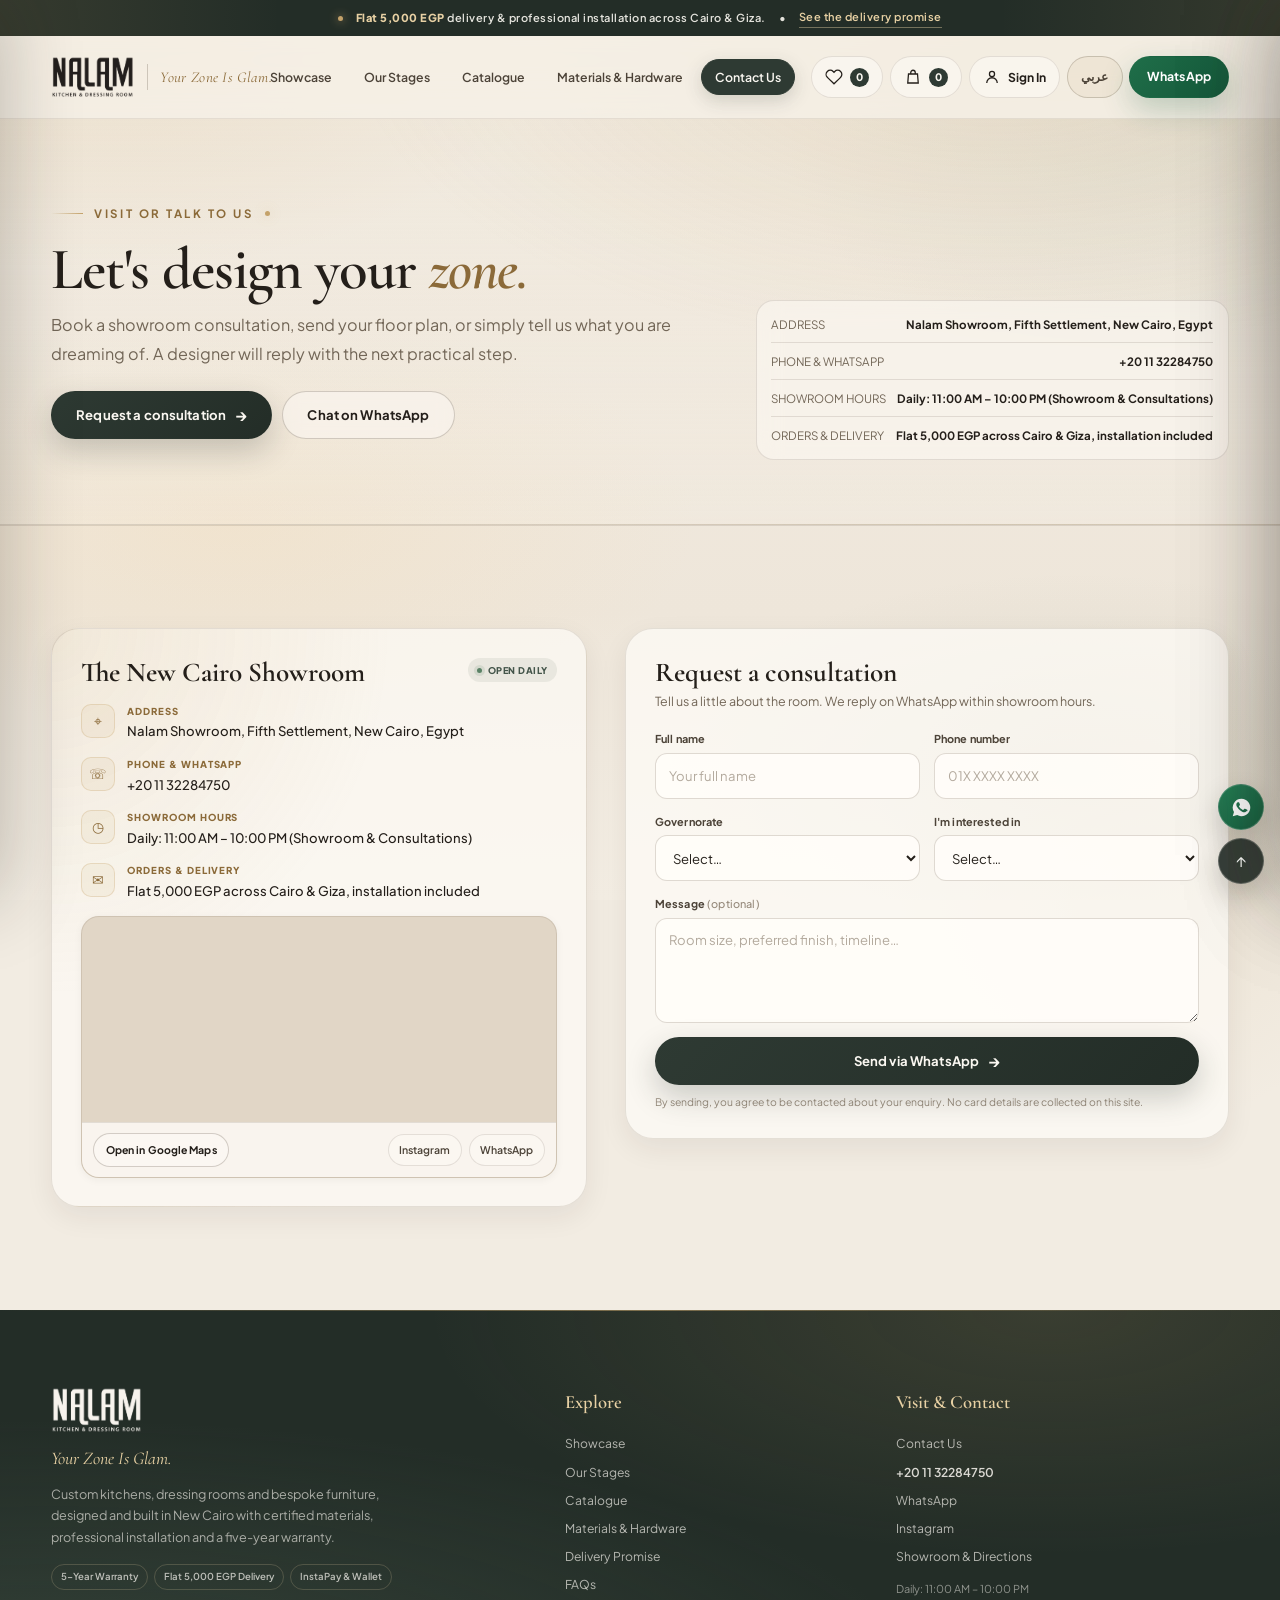
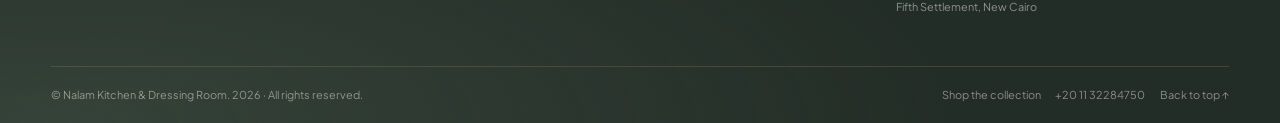
==== contact.html @ b8d56fd1 "Last Sync: 2026-11-21 04:11 (Mobile)" ====
<!DOCTYPE html>
<html lang="en" dir="ltr">
<head>
  <meta charset="UTF-8">
  <meta name="viewport" content="width=device-width, initial-scale=1.0">
  <title>Contact &amp; Showroom Consultation — Nalam New Cairo</title>
  <meta name="description" content="Visit the Nalam New Cairo showroom in Fifth Settlement or book a kitchen, dressing room and bespoke furniture consultation. Call, message on WhatsApp, or send your floor plan.">
  <meta name="robots" content="index, follow">
  <meta name="theme-color" content="#F2ECE2">
  <link rel="canonical" href="https://mody13255.github.io/Nalam-website/">
  <link rel="icon" type="image/png" href="assets/logo.png">
  <link rel="apple-touch-icon" href="assets/logo.png">
  <link rel="preconnect" href="https://fonts.googleapis.com">
  <link rel="preconnect" href="https://fonts.gstatic.com" crossorigin>
  <link href="https://fonts.googleapis.com/css2?family=Amiri:wght@400;700&family=Cairo:wght@400;500;600;700;800&family=Cormorant+Garamond:ital,wght@0,500;0,600;0,700;1,400;1,500;1,600&family=Plus+Jakarta+Sans:wght@400;500;600;700;800&display=swap" rel="stylesheet">
  <link rel="stylesheet" href="css/style.css">

  <meta property="og:type" content="website">
  <meta property="og:site_name" content="Nalam Kitchen &amp; Dressing Room">
  <meta property="og:locale" content="en_US">
  <meta property="og:locale:alternate" content="ar_EG">
  <meta property="og:title" content="Contact Nalam — New Cairo Showroom &amp; Consultations">
  <meta property="og:description" content="Book a private material consultation, see certified finishes in person, or send your dimensions on WhatsApp. Nalam, Fifth Settlement, New Cairo.">
  <meta property="og:url" content="https://mody13255.github.io/Nalam-website/">
  <meta property="og:image" content="https://mody13255.github.io/Nalam-website/assets/og-nalam.jpg">
  <meta property="og:image:secure_url" content="https://mody13255.github.io/Nalam-website/assets/og-nalam.jpg">
  <meta property="og:image:width" content="1200">
  <meta property="og:image:height" content="630">
  <meta property="og:image:alt" content="Nalam completed sage green kitchen with marble island and warm lighting in New Cairo">
  <meta property="og:phone_number" content="+20 11 32284750">
  <meta name="twitter:card" content="summary_large_image">
  <meta name="twitter:title" content="Contact Nalam — New Cairo Showroom">
  <meta name="twitter:description" content="Bespoke kitchens, dressing rooms and custom furniture. Visit our Fifth Settlement showroom or talk to a designer on WhatsApp.">
  <meta name="twitter:image" content="https://mody13255.github.io/Nalam-website/assets/og-nalam.jpg">
  <meta name="twitter:image:alt" content="Nalam completed sage green kitchen with marble island and warm lighting">

  <script>
    !function(f,b,e,v,n,t,s){if(f.fbq)return;n=f.fbq=function(){n.callMethod?n.callMethod.apply(n,arguments):n.queue.push(arguments)};if(!f._fbq)f._fbq=n;n.push=n;n.loaded=!0;n.version='2.0';n.queue=[];t=b.createElement(e);t.async=!0;t.src=v;s=b.getElementsByTagName(e)[0];s.parentNode.insertBefore(t,s)}(window,document,'script','https://connect.facebook.net/en_US/fbevents.js');
    window.NALAM_META_PIXEL_ID = 'YOUR_PIXEL_ID_HERE';
    window.NALAM_PIXEL_READY = false;
    if (window.NALAM_META_PIXEL_ID && window.NALAM_META_PIXEL_ID !== 'YOUR_PIXEL_ID_HERE') {
      fbq('init', window.NALAM_META_PIXEL_ID);
      fbq('track', 'PageView');
      window.NALAM_PIXEL_READY = true;
    }
  </script>

  <script type="application/ld+json">
  {
    "@context": "https://schema.org",
    "@type": "ContactPage",
    "name": "Contact Nalam Kitchen & Dressing Room",
    "url": "https://mody13255.github.io/Nalam-website/contact.html",
    "mainEntity": {
      "@type": "FurnitureStore",
      "name": "Nalam Kitchen & Dressing Room",
      "alternateName": "نالام",
      "image": "https://mody13255.github.io/Nalam-website/assets/og-nalam.jpg",
      "telephone": "+201132284750",
      "priceRange": "EGP 7,800 – EGP 189,000",
      "address": {
        "@type": "PostalAddress",
        "addressLocality": "New Cairo",
        "addressRegion": "Cairo Governorate",
        "addressCountry": "EG"
      },
      "openingHoursSpecification": {
        "@type": "OpeningHoursSpecification",
        "dayOfWeek": ["Monday", "Tuesday", "Wednesday", "Thursday", "Friday", "Saturday", "Sunday"],
        "opens": "11:00",
        "closes": "22:00"
      }
    }
  }
  </script>
</head>
<body data-page="contact"
      data-title-ar="تواصل مع نالام — معرض القاهرة الجديدة والاستشارات"
      data-description-ar="زر معرض نالام في التجمع الخامس بالقاهرة الجديدة أو احجز استشارة مطابخ ودريسينج روم وأثاث مخصص. اتصل أو راسلنا على واتساب أو أرسل مخططك."
      data-description-en="Visit the Nalam New Cairo showroom in Fifth Settlement or book a kitchen, dressing room and bespoke furniture consultation. Call, message on WhatsApp, or send your floor plan.">

  <a class="skip-link" href="#main">Skip to content</a>

  <header class="site-header" id="top">
    <div class="announcement">
      <div class="container announcement-inner">
        <span class="announcement-dot" aria-hidden="true"></span>
        <span data-i18n="announcement_text"><strong>Flat 5,000 EGP</strong> delivery &amp; professional installation across Cairo &amp; Giza.</span>
        <span class="desktop-only" aria-hidden="true">•</span>
        <a href="index.html#delivery" class="announcement-link" data-i18n="announcement_link">See the delivery promise</a>
      </div>
    </div>
    <div class="container header-inner">
      <div class="header-start">
        <button type="button" class="menu-btn" id="mobileMenuBtn" aria-label="Open menu" aria-expanded="false" aria-controls="mobileDrawer">
          <span aria-hidden="true">☰</span>
        </button>
        <a href="index.html" class="brand-lockup" aria-label="Nalam home">
          <img src="assets/logo.png" alt="Nalam — Kitchen &amp; Dressing Room" class="brand-logo" width="433" height="220">
          <span class="brand-divider" aria-hidden="true"></span>
          <span class="brand-slogan">Your Zone Is Glam.</span>
        </a>
      </div>

      <nav aria-label="Primary navigation">
        <ul class="nav-links">
          <li><a href="index.html#showcase" data-nav="showcase" data-i18n="nav_showcase">Showcase</a></li>
          <li><a href="index.html#stages" data-nav="stages" data-i18n="nav_stages">Our Stages</a></li>
          <li><a href="index.html#catalogue" data-nav="catalogue" data-i18n="nav_catalogue">Catalogue</a></li>
          <li><a href="index.html#materials" data-nav="materials" data-i18n="nav_materials">Materials &amp; Hardware</a></li>
          <li><a href="#contact" class="active" data-nav="contact" data-i18n="nav_contact">Contact Us</a></li>
        </ul>
      </nav>

      <div class="header-actions">
        <button type="button" class="icon-btn" data-open-wishlist aria-label="Open wishlist">
          <svg class="icon" width="18" height="18" viewBox="0 0 24 24" fill="none" stroke="currentColor" stroke-width="1.7" aria-hidden="true"><path d="M20.8 4.6a5.5 5.5 0 0 0-7.8 0L12 5.7l-1.1-1.1a5.5 5.5 0 0 0-7.8 7.8l1.1 1.1L12 21l7.8-7.5 1.1-1.1a5.5 5.5 0 0 0-.1-7.8Z"/></svg>
          <span class="badge-count" data-wish-badge>0</span>
        </button>
        <button type="button" class="icon-btn" data-open-cart aria-label="Open shopping cart">
          <svg class="icon" width="18" height="18" viewBox="0 0 24 24" fill="none" stroke="currentColor" stroke-width="1.7" aria-hidden="true"><path d="M6 8h12l1 12H5L6 8Z"/><path d="M9 8V6a3 3 0 0 1 6 0v2"/></svg>
          <span class="badge-count" data-cart-badge>0</span>
        </button>
        <button type="button" class="icon-btn" data-open-auth aria-label="Open account">
          <svg class="icon" width="18" height="18" viewBox="0 0 24 24" fill="none" stroke="currentColor" stroke-width="1.7" aria-hidden="true"><circle cx="12" cy="8" r="3.4"/><path d="M5 20a7 7 0 0 1 14 0"/></svg>
          <span class="icon-btn-label" data-account-label>Sign In</span>
        </button>
        <button type="button" class="lang-toggle" data-lang-toggle aria-label="Switch language">
          <span data-i18n="lang_btn">عربي</span>
        </button>
        <a href="https://wa.me/201132284750" target="_blank" rel="noopener noreferrer" class="btn btn-wa header-wa" data-i18n="nav_wa">WhatsApp</a>
      </div>
    </div>
  </header>

  <div class="mobile-drawer-backdrop" id="mobileDrawerBackdrop"></div>
  <aside class="mobile-drawer" id="mobileDrawer" aria-label="Mobile navigation" aria-hidden="true">
    <div class="mobile-drawer-head">
      <img src="assets/logo.png" alt="Nalam" width="433" height="220">
      <button type="button" class="drawer-close" id="mobileDrawerCloseBtn" aria-label="Close menu">&times;</button>
    </div>
    <nav aria-label="Mobile primary navigation">
      <ul class="mobile-drawer-links">
        <li><a href="index.html#showcase" data-i18n="nav_showcase">Showcase</a></li>
        <li><a href="index.html#stages" data-i18n="nav_stages">Our Stages</a></li>
        <li><a href="index.html#catalogue" data-i18n="nav_catalogue">Catalogue</a></li>
        <li><a href="index.html#materials" data-i18n="nav_materials">Materials &amp; Hardware</a></li>
        <li><a href="index.html#delivery" data-i18n="nav_delivery">Delivery Promise</a></li>
        <li><a href="#contact" data-i18n="nav_contact">Contact Us</a></li>
      </ul>
    </nav>
    <div class="mobile-drawer-actions">
      <button type="button" class="btn btn-outline btn-block" data-open-auth>
        <span data-account-label>Sign In</span>
      </button>
      <button type="button" class="btn btn-outline btn-block" data-open-wishlist>
        <span data-i18n="nav_wishlist">Wishlist</span>
      </button>
      <a href="https://wa.me/201132284750" target="_blank" rel="noopener noreferrer" class="btn btn-wa btn-block" data-i18n="nav_wa">WhatsApp</a>
    </div>
    <div class="mobile-drawer-meta">
      <a href="tel:+201132284750" dir="ltr">+20 11 32284750</a>
      <span data-config-hours>Daily: 11:00 AM – 10:00 PM (Showroom &amp; Consultations)</span>
    </div>
  </aside>

  <main id="main">
    <section class="page-hero">
      <div class="container page-hero-grid">
        <div class="reveal">
          <div class="eyebrow" data-i18n="contact_eyebrow">VISIT OR TALK TO US</div>
          <h1 class="section-title" data-i18n="contact_title">Let's design your <em>zone.</em></h1>
          <p class="section-lead" data-i18n="contact_lead">Book a showroom consultation, send your floor plan, or simply tell us what you are dreaming of. A designer will reply with the next practical step.</p>
          <div class="hero-actions" style="margin-top: 1.4rem;">
            <a href="#contact-form" class="btn btn-primary">
              <span data-i18n="contact_form_title">Request a consultation</span>
              <span class="arrow" aria-hidden="true">→</span>
            </a>
            <a href="https://wa.me/201132284750" target="_blank" rel="noopener noreferrer" class="btn btn-outline" data-i18n="btn_wa_direct">Chat on WhatsApp</a>
          </div>
        </div>
        <div class="page-hero-meta reveal">
          <div class="page-hero-meta-item">
            <span data-i18n="showroom_address_label">ADDRESS</span>
            <strong data-i18n="showroom_address">Nalam Showroom, Fifth Settlement, New Cairo, Egypt</strong>
          </div>
          <div class="page-hero-meta-item">
            <span data-i18n="showroom_phone_label">PHONE &amp; WHATSAPP</span>
            <a href="tel:+201132284750" dir="ltr">+20 11 32284750</a>
          </div>
          <div class="page-hero-meta-item">
            <span data-i18n="showroom_hours_label">SHOWROOM HOURS</span>
            <strong data-i18n="showroom_hours">Daily: 11:00 AM – 10:00 PM (Showroom &amp; Consultations)</strong>
          </div>
          <div class="page-hero-meta-item">
            <span data-i18n="showroom_orders_label">ORDERS &amp; DELIVERY</span>
            <strong data-i18n="showroom_orders">Flat 5,000 EGP across Cairo &amp; Giza, installation included</strong>
          </div>
        </div>
      </div>
    </section>

    <section class="contact-section section-pad" id="contact">
      <div class="container">
        <div class="contact-grid">
          <div class="showroom-card reveal">
            <div class="showroom-top">
              <h3 data-i18n="showroom_title">The New Cairo Showroom</h3>
              <span class="showroom-open" data-i18n="showroom_open">Open daily</span>
            </div>
            <div class="showroom-item">
              <div class="showroom-icon" aria-hidden="true">⌖</div>
              <div>
                <h4 data-i18n="showroom_address_label">ADDRESS</h4>
                <p data-i18n="showroom_address">Nalam Showroom, Fifth Settlement, New Cairo, Egypt</p>
              </div>
            </div>
            <div class="showroom-item">
              <div class="showroom-icon" aria-hidden="true">☏</div>
              <div>
                <h4 data-i18n="showroom_phone_label">PHONE &amp; WHATSAPP</h4>
                <p><a href="tel:+201132284750" dir="ltr">+20 11 32284750</a></p>
              </div>
            </div>
            <div class="showroom-item">
              <div class="showroom-icon" aria-hidden="true">◷</div>
              <div>
                <h4 data-i18n="showroom_hours_label">SHOWROOM HOURS</h4>
                <p data-i18n="showroom_hours">Daily: 11:00 AM – 10:00 PM (Showroom &amp; Consultations)</p>
              </div>
            </div>
            <div class="showroom-item">
              <div class="showroom-icon" aria-hidden="true">✉</div>
              <div>
                <h4 data-i18n="showroom_orders_label">ORDERS &amp; DELIVERY</h4>
                <p data-i18n="showroom_orders">Flat 5,000 EGP across Cairo &amp; Giza, installation included</p>
              </div>
            </div>
            <div class="map-box">
              <iframe src="https://maps.google.com/maps?q=New%20Cairo,%20Cairo%20Governorate,%20Egypt&t=&amp;z=13&amp;ie=UTF8&amp;iwloc=&amp;output=embed" title="Nalam showroom location in New Cairo" loading="lazy" referrerpolicy="no-referrer-when-downgrade"></iframe>
              <div class="map-bar">
                <a href="https://maps.app.goo.gl/vt4eZUMmj4ZkwLQM6" target="_blank" rel="noopener noreferrer" class="btn btn-outline btn-sm" data-i18n="showroom_map_cta">Open in Google Maps</a>
                <div class="showroom-socials">
                  <a class="social-chip" href="https://www.instagram.com/nalam.kitchen.dressingroom/" target="_blank" rel="noopener noreferrer">Instagram</a>
                  <a class="social-chip" href="https://wa.me/201132284750" target="_blank" rel="noopener noreferrer">WhatsApp</a>
                </div>
              </div>
            </div>
          </div>

          <form class="contact-form reveal" id="contactForm" novalidate>
            <div class="contact-form-head" id="contact-form">
              <h3 data-i18n="contact_form_title">Request a consultation</h3>
              <p data-i18n="contact_form_sub">Tell us a little about the room. We reply on WhatsApp within showroom hours.</p>
            </div>
            <div class="form-grid">
              <div class="form-field">
                <label for="contactName" data-i18n="form_name">Full name</label>
                <input type="text" id="contactName" name="name" autocomplete="name" placeholder="Your full name" required>
                <span class="field-error" data-error-for="contactName"></span>
              </div>
              <div class="form-field">
                <label for="contactPhone" data-i18n="form_phone">Phone number</label>
                <input type="tel" id="contactPhone" name="phone" autocomplete="tel" inputmode="tel" placeholder="01X XXXX XXXX" dir="ltr" required>
                <span class="field-error" data-error-for="contactPhone"></span>
              </div>
              <div class="form-field">
                <label for="contactGov" data-i18n="form_governorate">Governorate</label>
                <select id="contactGov" name="governorate" required>
                  <option value="" data-i18n="form_select">Select…</option>
                  <option value="Cairo" data-i18n="gov_cairo">Cairo</option>
                  <option value="Giza" data-i18n="gov_giza">Giza</option>
                </select>
                <span class="field-error" data-error-for="contactGov"></span>
              </div>
              <div class="form-field">
                <label for="contactInterest" data-i18n="form_interest">I'm interested in</label>
                <select id="contactInterest" name="interest" required>
                  <option value="" data-i18n="form_select">Select…</option>
                  <option value="Kitchen" data-i18n="interest_kitchen">Kitchen</option>
                  <option value="Dressing room" data-i18n="interest_dressing">Dressing room</option>
                  <option value="Bedroom" data-i18n="interest_bedroom">Bedroom</option>
                  <option value="Full home" data-i18n="interest_full">Full home</option>
                  <option value="Other" data-i18n="interest_other">Other</option>
                </select>
                <span class="field-error" data-error-for="contactInterest"></span>
              </div>
              <div class="form-field full">
                <label for="contactMessage" data-i18n="form_message">Message <span>(optional)</span></label>
                <textarea id="contactMessage" name="message" placeholder="Room size, preferred finish, timeline…"></textarea>
              </div>
            </div>
            <button type="submit" class="btn btn-primary btn-block" style="margin-top: 0.9rem;">
              <span data-i18n="form_submit">Send via WhatsApp</span>
              <span class="arrow" aria-hidden="true">→</span>
            </button>
            <p class="form-note" style="margin-top: 0.55rem;" data-i18n="form_note">By sending, you agree to be contacted about your enquiry. No card details are collected on this site.</p>
            <div class="form-success" id="contactSuccess" role="status" data-i18n="form_success">Thank you — your message is ready in WhatsApp. Send it and our team will reply shortly.</div>
          </form>
        </div>
      </div>
    </section>
  </main>

  <footer class="site-footer">
    <div class="container footer-grid">
      <div class="footer-brand">
        <img src="assets/logo-light.png" alt="Nalam — Kitchen &amp; Dressing Room" class="footer-logo" width="433" height="220">
        <p class="footer-slogan">Your Zone Is Glam.</p>
        <p class="footer-desc" data-i18n="footer_desc">Custom kitchens, dressing rooms and bespoke furniture, designed and built in New Cairo with certified materials, professional installation and a five-year warranty.</p>
        <div class="footer-badges">
          <span class="footer-badge" data-i18n="footer_badge_1">5-Year Warranty</span>
          <span class="footer-badge" data-i18n="footer_badge_2">Flat 5,000 EGP Delivery</span>
          <span class="footer-badge" data-i18n="footer_badge_3">InstaPay &amp; Wallet</span>
        </div>
      </div>

      <div class="footer-col">
        <h4 data-i18n="footer_explore">Explore</h4>
        <div class="footer-links">
          <a href="index.html#showcase" data-i18n="nav_showcase">Showcase</a>
          <a href="index.html#stages" data-i18n="nav_stages">Our Stages</a>
          <a href="index.html#catalogue" data-i18n="nav_catalogue">Catalogue</a>
          <a href="index.html#materials" data-i18n="nav_materials">Materials &amp; Hardware</a>
          <a href="index.html#delivery" data-i18n="nav_delivery">Delivery Promise</a>
          <a href="index.html#faq" data-i18n="footer_faq">FAQs</a>
        </div>
      </div>

      <div class="footer-col">
        <h4 data-i18n="footer_visit">Visit &amp; Contact</h4>
        <div class="footer-links">
          <a href="#contact" data-i18n="nav_contact">Contact Us</a>
          <a href="tel:+201132284750" dir="ltr" class="tel-link">+20 11 32284750</a>
          <a href="https://wa.me/201132284750" target="_blank" rel="noopener noreferrer">WhatsApp</a>
          <a href="https://www.instagram.com/nalam.kitchen.dressingroom/" target="_blank" rel="noopener noreferrer">Instagram</a>
          <a href="contact.html" data-i18n="footer_showroom_page">Showroom &amp; Directions</a>
        </div>
        <p class="footer-hours" data-i18n="footer_hours">Daily: 11:00 AM – 10:00 PM<br>Fifth Settlement, New Cairo</p>
      </div>
    </div>
    <div class="container footer-bottom">
      <span>© <span data-i18n="footer_copyright_prefix">Nalam Kitchen &amp; Dressing Room.</span> <span id="footerYear">2026</span> · <span data-i18n="footer_copyright_suffix">All rights reserved.</span></span>
      <div class="footer-bottom-links">
        <a href="index.html#catalogue" data-i18n="footer_shop">Shop the collection</a>
        <a href="tel:+201132284750" dir="ltr">+20 11 32284750</a>
        <a href="#top" data-i18n="footer_back_top">Back to top ↑</a>
      </div>
    </div>
  </footer>

  <div class="side-drawer-backdrop" id="cartBackdrop" data-close-cart></div>
  <aside class="side-drawer" id="cartDrawer" role="dialog" aria-modal="true" aria-labelledby="cartDrawerTitle" aria-hidden="true">
    <div class="drawer-head">
      <div class="drawer-title-wrap">
        <div class="drawer-eyebrow" data-i18n="cart_eyebrow">YOUR SELECTION</div>
        <h3 id="cartDrawerTitle" data-i18n="cart_title">Shopping cart</h3>
        <span class="drawer-head-meta" id="cartHeadMeta">0 items · Cairo &amp; Giza delivery</span>
      </div>
      <button type="button" class="drawer-close" data-close-cart aria-label="Close cart">&times;</button>
    </div>

    <div class="drawer-scroll">
      <div class="drawer-section" id="cartItemsSection">
        <div class="drawer-section-head">
          <h4 data-i18n="cart_items_heading">YOUR PIECES</h4>
          <span id="cartItemsCount">0 items</span>
        </div>
        <div class="cart-items" id="cartItems"></div>
      </div>

      <div class="empty-state" id="cartEmptyState" hidden>
        <div class="empty-icon" aria-hidden="true">◇</div>
        <h4 data-i18n="cart_empty_title">Your cart is still empty.</h4>
        <p data-i18n="cart_empty_desc">Browse the collection and add a piece to begin. Delivery stays a flat 5,000 EGP whenever you are ready.</p>
        <button type="button" class="btn btn-primary btn-sm" data-close-cart data-scroll-catalogue data-i18n="cart_empty_cta">Explore the catalogue</button>
      </div>

      <form class="checkout-form" id="checkoutForm" novalidate hidden>
        <div class="checkout-block">
          <div class="checkout-step-head">
            <h4><span aria-hidden="true">1</span><span data-i18n="checkout_step_details">Delivery details</span></h4>
            <small data-i18n="checkout_required">All fields required</small>
          </div>
          <div class="checkout-fields">
            <div class="checkout-field full">
              <label for="checkoutName" data-i18n="checkout_name">Customer name</label>
              <input type="text" id="checkoutName" name="customerName" autocomplete="name" placeholder="Full name" required>
              <span class="field-error" data-error-for="checkoutName"></span>
            </div>
            <div class="checkout-field">
              <label for="checkoutPhone" data-i18n="checkout_phone">Phone number</label>
              <input type="tel" id="checkoutPhone" name="customerPhone" autocomplete="tel" inputmode="tel" placeholder="01X XXXX XXXX" dir="ltr" required>
              <span class="field-error" data-error-for="checkoutPhone"></span>
            </div>
            <div class="checkout-field">
              <label for="checkoutGov" data-i18n="checkout_gov">Governorate</label>
              <select id="checkoutGov" name="governorate" required>
                <option value="" data-i18n="form_select">Select…</option>
                <option value="Cairo" data-i18n="gov_cairo">Cairo</option>
                <option value="Giza" data-i18n="gov_giza">Giza</option>
              </select>
              <span class="field-error" data-error-for="checkoutGov"></span>
            </div>
            <div class="checkout-field">
              <label for="checkoutFloor" data-i18n="checkout_floor">Floor number <span>(installation logistics)</span></label>
              <select id="checkoutFloor" name="floor" required>
                <option value="" data-i18n="form_select">Select…</option>
                <option value="0">Ground</option>
                <option value="1">1</option>
                <option value="2">2</option>
                <option value="3">3</option>
                <option value="4">4</option>
                <option value="5">5</option>
                <option value="6">6</option>
                <option value="7">7</option>
                <option value="8">8</option>
                <option value="9">9</option>
                <option value="10">10</option>
                <option value="11">11</option>
                <option value="12">12</option>
              </select>
              <span class="field-error" data-error-for="checkoutFloor"></span>
            </div>
          </div>
          <div class="checkout-account-note" id="checkoutAccountNote">
            <span data-i18n="checkout_account_required">An account is required to confirm your order. Your cart is saved and resumes after sign-in.</span>
          </div>
        </div>

        <div class="checkout-block">
          <div class="checkout-step-head">
            <h4><span aria-hidden="true">2</span><span data-i18n="checkout_step_payment">Payment method</span></h4>
            <small data-i18n="checkout_no_card">No card details collected</small>
          </div>
          <div class="payment-options" role="radiogroup" aria-label="Payment method">
            <label class="payment-option">
              <input type="radio" name="paymentMethod" value="InstaPay" required>
              <span class="payment-card">
                <span class="payment-card-icon" aria-hidden="true">iP</span>
                <span>
                  <strong>InstaPay</strong>
                  <small data-i18n="payment_instapay_sub">Transfer to our InstaPay handle</small>
                </span>
              </span>
            </label>
            <label class="payment-option">
              <input type="radio" name="paymentMethod" value="Mobile Wallet" required>
              <span class="payment-card">
                <span class="payment-card-icon" aria-hidden="true">₪</span>
                <span>
                  <strong data-i18n="payment_wallet">Mobile Wallet</strong>
                  <small data-i18n="payment_wallet_sub">Send to our wallet number</small>
                </span>
              </span>
            </label>
          </div>
          <div class="instapay-box" id="paymentDetailsBox">
            <div class="instapay-row">
              <span data-i18n="payment_details_label">Payment details</span>
              <button type="button" class="copy-btn" data-copy-target="paymentDetailValue" data-i18n="copy">Copy</button>
            </div>
            <code id="paymentDetailValue">nalam@instapay</code>
            <p class="instapay-note" id="paymentDetailNote" data-i18n="payment_instapay_note">Send the total, then share the receipt on WhatsApp. We confirm your production slot the same day.</p>
          </div>
          <span class="field-error" data-error-for="paymentMethod"></span>
        </div>
      </form>
    </div>

    <div class="drawer-footer" id="cartFooter">
      <div class="flat-rate-badge" id="flatRateBadge">
        <span><strong data-i18n="delivery_badge_strong">Flat-Rate Delivery:</strong> <span data-i18n="delivery_badge_text">Same 5,000 EGP fee whether you order 1 item or a full room.</span></span>
      </div>
      <div class="summary-rows">
        <div class="summary-row"><span data-i18n="summary_items">Items</span><strong id="summaryItems">0 EGP</strong></div>
        <div class="summary-row"><span data-i18n="summary_delivery">Delivery</span><strong id="summaryDelivery">0 EGP</strong></div>
        <div class="summary-row total"><span data-i18n="summary_total">Total</span><span id="summaryTotal">0 EGP</span></div>
      </div>
      <p class="checkout-note" id="deliveryPromiseNote" data-i18n="delivery_note">Flat-rate 5,000 EGP delivery &amp; professional installation across anywhere in Cairo &amp; Giza (up to 2nd floor) applies to any order size, whether single pieces or full rooms.</p>
      <div class="checkout-success" id="checkoutSuccess" role="status"></div>
      <button type="button" class="btn btn-wa drawer-cta" id="confirmOrderBtn" hidden>
        <span data-i18n="checkout_confirm">Confirm Order &amp; Send via WhatsApp</span>
        <span class="arrow" aria-hidden="true">→</span>
      </button>
      <p class="secure-line" data-i18n="checkout_secure">Secure summary · payment confirmed by our team on WhatsApp</p>
    </div>
  </aside>

  <div class="side-drawer-backdrop" id="wishlistBackdrop" data-close-wishlist></div>
  <aside class="side-drawer" id="wishlistDrawer" role="dialog" aria-modal="true" aria-labelledby="wishlistDrawerTitle" aria-hidden="true">
    <div class="drawer-head">
      <div class="drawer-title-wrap">
        <div class="drawer-eyebrow" data-i18n="wishlist_eyebrow">SAVED FOR LATER</div>
        <h3 id="wishlistDrawerTitle" data-i18n="wishlist_title">Wishlist</h3>
        <span class="drawer-head-meta" id="wishlistHeadMeta">0 saved pieces</span>
      </div>
      <button type="button" class="drawer-close" data-close-wishlist aria-label="Close wishlist">&times;</button>
    </div>
    <div class="drawer-scroll">
      <div class="wishlist-items" id="wishlistItems"></div>
      <div class="empty-state" id="wishlistEmptyState" hidden>
        <div class="empty-icon" aria-hidden="true">♡</div>
        <h4 data-i18n="wishlist_empty_title">Nothing saved yet.</h4>
        <p data-i18n="wishlist_empty_desc">Tap the heart on any piece to keep it here while you decide.</p>
        <button type="button" class="btn btn-primary btn-sm" data-close-wishlist data-scroll-catalogue data-i18n="wishlist_empty_cta">Browse the collection</button>
      </div>
    </div>
    <div class="drawer-footer">
      <p class="checkout-note" data-i18n="wishlist_note">Saved pieces stay on this device. Add a piece to your cart whenever you are ready.</p>
      <button type="button" class="btn btn-primary drawer-cta" data-close-wishlist data-scroll-catalogue data-i18n="wishlist_cta">Continue browsing</button>
    </div>
  </aside>

  <div class="modal-backdrop" id="authModalBackdrop">
    <div class="auth-panel" role="dialog" aria-modal="true" aria-labelledby="authTitle">
      <button type="button" class="modal-close" data-close-auth aria-label="Close account window">&times;</button>
      <div class="auth-visual">
        <img src="assets/room-furnished.jpg" alt="Completed Nalam kitchen" class="auth-visual-bg" width="1280" height="720" loading="lazy">
        <div class="auth-visual-content">
          <img src="assets/logo-light.png" alt="Nalam" class="auth-visual-logo" width="433" height="220">
          <div>
            <h3 data-i18n="auth_visual_title">Your home, considered.</h3>
            <p data-i18n="auth_visual_desc">One account for your orders, delivery details and warranty record — kept quietly on this device.</p>
            <div class="auth-benefits">
              <span class="auth-benefit" data-i18n="auth_benefit_1">Resume your cart exactly where you left it</span>
              <span class="auth-benefit" data-i18n="auth_benefit_2">Keep your delivery and floor details ready</span>
              <span class="auth-benefit" data-i18n="auth_benefit_3">Access your order history and warranty record</span>
            </div>
          </div>
        </div>
      </div>

      <div class="auth-content">
        <div class="auth-mobile-logo"><img src="assets/logo.png" alt="Nalam" width="433" height="220"></div>

        <div id="authForms">
          <div class="auth-heading">
            <h2 id="authTitle" data-i18n="auth_title">Welcome back.</h2>
            <p id="authSubtitle" data-i18n="auth_subtitle">Sign in to confirm your order and keep your details in one place.</p>
          </div>
          <div class="auth-tabs" role="tablist" aria-label="Account access">
            <button type="button" class="auth-tab active" id="signInTab" role="tab" aria-selected="true" aria-controls="signInForm" data-auth-tab="signin" data-i18n="auth_tab_signin">Sign In</button>
            <button type="button" class="auth-tab" id="signUpTab" role="tab" aria-selected="false" aria-controls="signUpForm" data-auth-tab="signup" data-i18n="auth_tab_signup">Create Account</button>
          </div>
          <div class="auth-banner" id="authBanner" role="status"></div>

          <form class="auth-form" id="signInForm" novalidate>
            <div class="form-field full">
              <label for="signInEmail" data-i18n="auth_email">Email address</label>
              <input type="email" id="signInEmail" name="email" autocomplete="email" placeholder="you@example.com" required>
              <span class="field-error" data-error-for="signInEmail"></span>
            </div>
            <div class="form-field full">
              <label for="signInPassword" data-i18n="auth_password">Password</label>
              <div class="input-wrap">
                <input type="password" id="signInPassword" name="password" autocomplete="current-password" placeholder="Your password" required>
                <button type="button" class="toggle-pass" data-toggle-password="signInPassword" aria-label="Show password">Show</button>
              </div>
              <span class="field-error" data-error-for="signInPassword"></span>
            </div>
            <button type="submit" class="btn btn-primary btn-block full" data-i18n="auth_signin_cta">Sign In &amp; Continue</button>
            <p class="auth-footnote full" data-i18n="auth_footnote">This showroom website keeps accounts locally on your device. Your password is hashed before storage; never reuse a sensitive password.</p>
            <div class="auth-support">
              <span data-i18n="auth_support">Need help with your account?</span>
              <a href="https://wa.me/201132284750" target="_blank" rel="noopener noreferrer">WhatsApp</a>
            </div>
          </form>

          <form class="auth-form" id="signUpForm" novalidate hidden>
            <div class="form-field full">
              <label for="signUpName" data-i18n="auth_name">Full name</label>
              <input type="text" id="signUpName" name="name" autocomplete="name" placeholder="Your full name" required>
              <span class="field-error" data-error-for="signUpName"></span>
            </div>
            <div class="form-field">
              <label for="signUpPhone" data-i18n="auth_phone">Phone number</label>
              <input type="tel" id="signUpPhone" name="phone" autocomplete="tel" inputmode="tel" placeholder="01X XXXX XXXX" dir="ltr" required>
              <span class="field-error" data-error-for="signUpPhone"></span>
            </div>
            <div class="form-field">
              <label for="signUpGov" data-i18n="auth_gov">Governorate</label>
              <select id="signUpGov" name="governorate" required>
                <option value="" data-i18n="form_select">Select…</option>
                <option value="Cairo" data-i18n="gov_cairo">Cairo</option>
                <option value="Giza" data-i18n="gov_giza">Giza</option>
              </select>
              <span class="field-error" data-error-for="signUpGov"></span>
            </div>
            <div class="form-field full">
              <label for="signUpEmail" data-i18n="auth_email">Email address</label>
              <input type="email" id="signUpEmail" name="email" autocomplete="email" placeholder="you@example.com" required>
              <span class="field-error" data-error-for="signUpEmail"></span>
            </div>
            <div class="form-field">
              <label for="signUpPassword" data-i18n="auth_password">Password</label>
              <div class="input-wrap">
                <input type="password" id="signUpPassword" name="password" autocomplete="new-password" placeholder="At least 8 characters" required minlength="8">
                <button type="button" class="toggle-pass" data-toggle-password="signUpPassword" aria-label="Show password">Show</button>
              </div>
              <div class="password-meter"><span id="passwordMeter"></span></div>
              <span class="field-error" data-error-for="signUpPassword"></span>
            </div>
            <div class="form-field">
              <label for="signUpConfirm" data-i18n="auth_confirm">Confirm password</label>
              <div class="input-wrap">
                <input type="password" id="signUpConfirm" name="confirm" autocomplete="new-password" placeholder="Repeat password" required>
                <button type="button" class="toggle-pass" data-toggle-password="signUpConfirm" aria-label="Show password">Show</button>
              </div>
              <span class="field-error" data-error-for="signUpConfirm"></span>
            </div>
            <button type="submit" class="btn btn-gold btn-block full" data-i18n="auth_signup_cta">Create Account</button>
            <p class="auth-footnote full" data-i18n="auth_signup_note">By creating an account you agree to be contacted about your orders and consultations. No card details are stored.</p>
            <div class="auth-support">
              <span data-i18n="auth_support">Need help with your account?</span>
              <a href="tel:+201132284750" dir="ltr">+20 11 32284750</a>
            </div>
          </form>
        </div>

        <div id="profilePanel" hidden>
          <div class="profile-head">
            <div class="profile-avatar" id="profileAvatar" aria-hidden="true">N</div>
            <div>
              <h3 id="profileName">Nalam Customer</h3>
              <span id="profileEmail">you@example.com</span>
            </div>
          </div>
          <div class="profile-stats">
            <div class="profile-stat"><strong id="profileOrdersCount">0</strong><span data-i18n="profile_stat_orders">Orders</span></div>
            <div class="profile-stat"><strong id="profileWishCount">0</strong><span data-i18n="profile_stat_wishlist">Wishlist</span></div>
            <div class="profile-stat"><strong id="profileCartCount">0</strong><span data-i18n="profile_stat_cart">In cart</span></div>
          </div>
          <div class="profile-orders">
            <h4 data-i18n="profile_recent_orders">Recent orders</h4>
            <div id="profileOrdersList"></div>
          </div>
          <div class="profile-actions">
            <button type="button" class="btn btn-primary" data-open-cart data-close-auth data-i18n="profile_view_cart">View cart</button>
            <button type="button" class="btn btn-outline" data-open-wishlist data-close-auth data-i18n="profile_view_wishlist">Wishlist</button>
            <button type="button" class="btn btn-ghost" id="signOutBtn" data-i18n="profile_signout">Sign Out</button>
          </div>
        </div>
      </div>
    </div>
  </div>

  <div class="toast" id="toast" role="status" aria-live="polite"></div>

  <div class="floating-actions">
    <a class="float-btn float-wa" href="https://wa.me/201132284750" target="_blank" rel="noopener noreferrer" aria-label="Chat with Nalam on WhatsApp">
      <svg width="21" height="21" viewBox="0 0 24 24" fill="currentColor" aria-hidden="true"><path d="M12 2a10 10 0 0 0-8.6 15.1L2 22l5.1-1.3A10 10 0 1 0 12 2Zm5.3 14.2c-.2.6-1.2 1.2-1.7 1.2-.5.1-1 .1-1.6-.1-.4-.2-1-.4-1.7-.8-3-1.4-4.9-4.5-5-4.7-.1-.2-1.2-1.6-1.2-3 0-1.5.8-2.2 1.1-2.5.3-.3.6-.4.8-.4h.6c.2 0 .5-.1.7.5l.9 2.2c.1.2.1.4 0 .6l-.4.6-.5.5c-.1.2-.3.3-.1.6.2.3.8 1.4 1.8 2.3 1.3 1.1 2.3 1.5 2.6 1.6.3.1.5.1.7-.1l1-1.2c.2-.3.4-.2.7-.1l2.1 1c.3.2.5.2.6.4.1.1.1.8-.2 1.4Z"/></svg>
    </a>
    <button type="button" class="float-btn float-top" id="backToTop" aria-label="Back to top">↑</button>
  </div>

  <script src="js/products.js"></script>
  <script src="js/main.js"></script>
</body>
</html>
---- css/style.css ----
/* ==========================================================================
   NALAM — Pebble & Glow
   Custom kitchens, dressing rooms and bespoke furniture
   ========================================================================== */

:root {
  --pebble-50: #FAF7F1;
  --pebble-100: #F3EDE3;
  --pebble-150: #ECE4D7;
  --pebble-200: #E1D6C6;
  --pebble-300: #CFC0AB;
  --pebble-400: #B7A58D;
  --pebble-500: #9A8670;
  --pebble-600: #7A6753;
  --pebble-700: #5B4D3D;
  --pebble-800: #3B3228;
  --pebble-900: #241F1A;

  --sage-900: #232D27;
  --sage-800: #2E3A33;
  --sage-700: #44554A;
  --sage-600: #566B5C;
  --sage-500: #6C8271;
  --sage-200: #C7D2C8;
  --sage-100: #E4EAE4;

  --champagne: #C4A26A;
  --champagne-light: #E8D1A4;
  --champagne-dark: #8B6A39;

  --ink: #241F1A;
  --ink-soft: #4C4338;
  --ink-muted: #726657;
  --ink-faint: #968A7B;

  --surface: rgba(253, 250, 245, 0.78);
  --surface-solid: #FCF9F4;
  --surface-deep: rgba(236, 228, 215, 0.72);
  --line: rgba(74, 60, 45, 0.13);
  --line-strong: rgba(74, 60, 45, 0.23);
  --line-light: rgba(255, 251, 244, 0.16);

  --glow-warm: rgba(205, 166, 102, 0.34);
  --glow-sage: rgba(95, 119, 100, 0.22);
  --glow-cream: rgba(255, 240, 210, 0.55);

  --shadow-xs: 0 2px 8px rgba(45, 35, 24, 0.05);
  --shadow-sm: 0 10px 28px rgba(45, 35, 24, 0.07);
  --shadow-md: 0 20px 50px rgba(45, 35, 24, 0.1);
  --shadow-lg: 0 34px 80px rgba(45, 35, 24, 0.14);
  --shadow-glow: 0 24px 70px rgba(173, 135, 76, 0.22);

  --radius-xs: 8px;
  --radius-sm: 12px;
  --radius-md: 18px;
  --radius-lg: 28px;
  --radius-xl: 38px;
  --radius-pill: 999px;

  --font-serif: 'Cormorant Garamond', Georgia, 'Times New Roman', serif;
  --font-sans: 'Plus Jakarta Sans', -apple-system, BlinkMacSystemFont, 'Segoe UI', sans-serif;
  --font-ar: 'Cairo', 'Tajawal', sans-serif;
  --font-ar-serif: 'Amiri', 'Cairo', serif;

  --announcement-h: 36px;
  --nav-h: 82px;
  --header-h: calc(var(--announcement-h) + var(--nav-h));

  --ease: cubic-bezier(0.22, 1, 0.36, 1);
  --ease-soft: cubic-bezier(0.4, 0, 0.2, 1);
  --transition: 0.35s var(--ease);
}

*,
*::before,
*::after {
  box-sizing: border-box;
  margin: 0;
  padding: 0;
}

[hidden] {
  display: none !important;
}

html {
  scroll-behavior: smooth;
  scroll-padding-top: calc(var(--header-h) + 18px);
  font-size: 16px;
  background: var(--pebble-100);
  color: var(--ink);
  -webkit-text-size-adjust: 100%;
}

body {
  font-family: var(--font-sans);
  color: var(--ink);
  line-height: 1.65;
  overflow-x: hidden;
  -webkit-font-smoothing: antialiased;
  text-rendering: optimizeLegibility;
  background-color: #F2ECE2;
  background-image:
    radial-gradient(ellipse 55% 40% at 8% 4%, rgba(225, 199, 158, 0.5), transparent 65%),
    radial-gradient(ellipse 45% 38% at 92% 16%, rgba(118, 143, 122, 0.16), transparent 68%),
    radial-gradient(ellipse 52% 34% at 18% 58%, rgba(244, 219, 179, 0.32), transparent 70%),
    radial-gradient(ellipse 46% 32% at 84% 86%, rgba(112, 133, 114, 0.13), transparent 70%),
    linear-gradient(180deg, #F6F1E8 0%, #F1EADF 35%, #EEE6DA 68%, #F4EEE4 100%);
  background-attachment: fixed;
}

html[dir="rtl"] body {
  font-family: var(--font-ar);
}

html[dir="rtl"] h1,
html[dir="rtl"] h2,
html[dir="rtl"] h3,
html[dir="rtl"] h4,
html[dir="rtl"] .serif {
  font-family: var(--font-ar-serif);
  letter-spacing: 0;
}

::selection {
  background: var(--sage-700);
  color: var(--pebble-50);
}

img,
video,
svg {
  max-width: 100%;
  display: block;
}

img {
  color: transparent;
}

a {
  color: inherit;
  text-decoration: none;
}

button,
input,
select,
textarea {
  font: inherit;
  color: inherit;
}

button {
  background: none;
  border: 0;
}

ul,
ol {
  list-style: none;
}

:focus-visible {
  outline: 3px solid rgba(86, 107, 92, 0.62);
  outline-offset: 3px;
  border-radius: 4px;
}

.sr-only {
  position: absolute !important;
  width: 1px;
  height: 1px;
  padding: 0;
  margin: -1px;
  overflow: hidden;
  clip: rect(0, 0, 0, 0);
  white-space: nowrap;
  border: 0;
}

.skip-link {
  position: fixed;
  top: 12px;
  inset-inline-start: 16px;
  z-index: 3000;
  padding: 0.7rem 1.2rem;
  border-radius: var(--radius-pill);
  background: var(--sage-900);
  color: var(--pebble-50);
  font-size: 0.84rem;
  font-weight: 700;
  transform: translateY(-160%);
  transition: transform var(--transition);
}

.skip-link:focus {
  transform: translateY(0);
}

.container {
  width: min(1280px, 92%);
  margin-inline: auto;
}

.container.narrow {
  width: min(1020px, 92%);
}

#main {
  position: relative;
  z-index: 1;
}

.site-footer {
  position: relative;
  z-index: 1;
}

.section-pad {
  padding-block: clamp(4.5rem, 8vw, 8rem);
}

.section-tight {
  padding-block: clamp(2.5rem, 5vw, 4.5rem);
}

.serif {
  font-family: var(--font-serif);
}

.eyebrow {
  display: inline-flex;
  align-items: center;
  gap: 0.7rem;
  margin-bottom: 1rem;
  color: var(--champagne-dark);
  font-size: 0.72rem;
  font-weight: 700;
  letter-spacing: 0.22em;
  text-transform: uppercase;
}

.eyebrow::before {
  content: '';
  width: 32px;
  height: 1px;
  background: linear-gradient(90deg, transparent, var(--champagne));
}

.eyebrow::after {
  content: '';
  width: 5px;
  height: 5px;
  border-radius: 50%;
  background: var(--champagne);
  box-shadow: 0 0 12px var(--glow-warm);
}

html[dir="rtl"] .eyebrow {
  letter-spacing: 0.03em;
  font-size: 0.82rem;
  text-transform: none;
}

.section-header {
  max-width: 690px;
  margin-bottom: clamp(2.4rem, 4vw, 3.6rem);
}

.section-header.centered {
  margin-inline: auto;
  text-align: center;
}

.section-header.centered .eyebrow {
  justify-content: center;
}

.section-title {
  font-family: var(--font-serif);
  font-size: clamp(2.3rem, 4.6vw, 4rem);
  font-weight: 600;
  line-height: 1.04;
  letter-spacing: -0.02em;
  color: var(--ink);
  margin-bottom: 0.9rem;
  text-wrap: balance;
}

.section-title em {
  color: var(--champagne-dark);
  font-style: italic;
}

.section-lead {
  max-width: 620px;
  color: var(--ink-muted);
  font-size: 1.01rem;
  line-height: 1.78;
}

.section-header.centered .section-lead {
  margin-inline: auto;
}

.section-kicker {
  font-size: 0.8rem;
  color: var(--ink-muted);
}

/* ==========================================================================
   Buttons and shared controls
   ========================================================================== */
.btn {
  position: relative;
  display: inline-flex;
  align-items: center;
  justify-content: center;
  gap: 0.55rem;
  min-height: 48px;
  padding: 0.78rem 1.5rem;
  border: 1px solid transparent;
  border-radius: var(--radius-pill);
  font-size: 0.82rem;
  font-weight: 700;
  letter-spacing: 0.01em;
  line-height: 1.1;
  cursor: pointer;
  overflow: hidden;
  isolation: isolate;
  transition: transform var(--transition), box-shadow var(--transition), background var(--transition), border-color var(--transition), color var(--transition);
  white-space: nowrap;
}

.btn::after {
  content: '';
  position: absolute;
  inset: 0;
  z-index: -1;
  background: linear-gradient(115deg, transparent 20%, rgba(255, 255, 255, 0.26) 48%, transparent 72%);
  transform: translateX(-130%);
  transition: transform 0.8s var(--ease);
}

.btn:hover::after {
  transform: translateX(130%);
}

.btn:hover {
  transform: translateY(-2px);
}

.btn:active {
  transform: translateY(0) scale(0.985);
}

.btn-primary {
  background: linear-gradient(135deg, var(--sage-800) 0%, var(--sage-900) 100%);
  color: var(--pebble-50);
  box-shadow: 0 12px 30px rgba(35, 45, 39, 0.22);
}

.btn-primary:hover {
  box-shadow: 0 18px 40px rgba(35, 45, 39, 0.3), 0 0 30px rgba(196, 162, 106, 0.14);
}

.btn-gold {
  background: linear-gradient(135deg, var(--champagne-light) 0%, var(--champagne) 48%, #B08C55 100%);
  color: #2A241C;
  box-shadow: 0 12px 30px rgba(173, 135, 76, 0.28);
}

.btn-gold:hover {
  box-shadow: 0 18px 42px rgba(173, 135, 76, 0.38);
}

.btn-outline {
  background: rgba(253, 250, 245, 0.52);
  border-color: var(--line-strong);
  color: var(--ink);
  backdrop-filter: blur(8px);
}

.btn-outline:hover {
  border-color: var(--champagne);
  background: rgba(255, 252, 247, 0.88);
  box-shadow: 0 12px 30px rgba(173, 135, 76, 0.14);
}

.btn-ghost {
  background: transparent;
  color: var(--ink-soft);
  border-color: transparent;
}

.btn-ghost:hover {
  background: rgba(255, 252, 247, 0.62);
}

.btn-wa {
  background: linear-gradient(135deg, #1F6E49 0%, #15583A 100%);
  color: #FFFFFF;
  box-shadow: 0 12px 30px rgba(21, 88, 58, 0.24);
}

.btn-wa:hover {
  background: linear-gradient(135deg, #258057 0%, #176141 100%);
  box-shadow: 0 18px 40px rgba(21, 88, 58, 0.32);
}

.btn-sm {
  min-height: 40px;
  padding: 0.55rem 1rem;
  font-size: 0.76rem;
}

.btn-block {
  width: 100%;
}

.btn[disabled],
.btn.is-disabled {
  opacity: 0.48;
  cursor: not-allowed;
  transform: none !important;
  box-shadow: none !important;
}

.btn[disabled]::after,
.btn.is-disabled::after {
  display: none;
}

.btn .arrow {
  font-size: 1rem;
  line-height: 1;
  transition: transform var(--transition);
}

.btn:hover .arrow {
  transform: translateX(3px);
}

html[dir="rtl"] .btn:hover .arrow {
  transform: translateX(-3px);
}

.icon-btn {
  position: relative;
  display: inline-flex;
  align-items: center;
  justify-content: center;
  gap: 0.4rem;
  height: 42px;
  min-width: 42px;
  padding: 0 0.85rem;
  border-radius: var(--radius-pill);
  border: 1px solid var(--line);
  background: rgba(253, 250, 245, 0.62);
  color: var(--ink);
  font-size: 0.76rem;
  font-weight: 700;
  cursor: pointer;
  transition: var(--transition);
}

.icon-btn:hover {
  border-color: var(--champagne);
  background: var(--surface-solid);
  box-shadow: var(--shadow-xs);
  transform: translateY(-1px);
}

.icon-btn .icon {
  font-size: 1rem;
  line-height: 1;
}

.badge-count {
  display: inline-flex;
  align-items: center;
  justify-content: center;
  min-width: 19px;
  height: 19px;
  padding: 0 5px;
  border-radius: var(--radius-pill);
  background: var(--sage-800);
  color: var(--pebble-50);
  font-size: 0.65rem;
  font-weight: 800;
  line-height: 1;
  transition: background var(--transition);
}

.badge-count.has-items {
  background: linear-gradient(135deg, var(--champagne-dark), var(--champagne));
  color: #231D16;
}

.badge-count.bump {
  animation: badgePop 0.45s var(--ease);
}

@keyframes badgePop {
  0% { transform: scale(1); }
  45% { transform: scale(1.38); }
  100% { transform: scale(1); }
}

/* ==========================================================================
   Header, announcement bar and navigation
   ========================================================================== */
.site-header {
  position: fixed;
  inset-inline: 0;
  top: 0;
  z-index: 1000;
  background: rgba(246, 241, 232, 0.82);
  border-bottom: 1px solid rgba(111, 94, 74, 0.12);
  backdrop-filter: blur(22px) saturate(130%);
  -webkit-backdrop-filter: blur(22px) saturate(130%);
  transition: box-shadow var(--transition), background var(--transition);
}

.site-header.is-scrolled {
  background: rgba(248, 244, 236, 0.94);
  box-shadow: 0 14px 40px rgba(45, 35, 24, 0.09);
}

.announcement {
  height: var(--announcement-h);
  background:
    linear-gradient(90deg, rgba(196, 162, 106, 0.12), transparent 22%, transparent 78%, rgba(196, 162, 106, 0.12)),
    var(--sage-900);
  color: rgba(250, 247, 241, 0.9);
}

.announcement-inner {
  height: 100%;
  display: flex;
  align-items: center;
  justify-content: center;
  gap: 0.8rem;
  font-size: 0.69rem;
  font-weight: 600;
  letter-spacing: 0.045em;
  text-align: center;
}

.announcement strong {
  color: var(--champagne-light);
  font-weight: 800;
}

.announcement-dot {
  width: 5px;
  height: 5px;
  border-radius: 50%;
  background: var(--champagne);
  box-shadow: 0 0 10px var(--champagne);
  flex-shrink: 0;
}

.announcement-link {
  color: var(--champagne-light);
  border-bottom: 1px solid rgba(232, 209, 164, 0.42);
  padding-bottom: 1px;
}

.announcement-link:hover {
  color: #FFFFFF;
}

.header-inner {
  height: var(--nav-h);
  display: flex;
  align-items: center;
  justify-content: space-between;
  gap: 1rem;
}

.header-start {
  display: flex;
  align-items: center;
  gap: 0.7rem;
  min-width: 0;
}

.brand-lockup {
  display: flex;
  align-items: center;
  gap: 0.8rem;
  flex-shrink: 0;
}

.brand-logo {
  height: 42px;
  width: auto;
  object-fit: contain;
}

.brand-divider {
  width: 1px;
  height: 26px;
  background: var(--line-strong);
}

.brand-slogan {
  font-family: var(--font-serif);
  font-style: italic;
  font-size: 0.94rem;
  letter-spacing: 0.02em;
  color: var(--champagne-dark);
  white-space: nowrap;
}

.nav-links {
  display: flex;
  align-items: center;
  gap: 0.28rem;
}

.nav-links a {
  display: inline-flex;
  align-items: center;
  min-height: 36px;
  padding: 0.42rem 0.8rem;
  border: 1px solid transparent;
  border-radius: var(--radius-pill);
  color: var(--ink-soft);
  font-size: 0.77rem;
  font-weight: 600;
  white-space: nowrap;
  transition: var(--transition);
}

.nav-links a:hover {
  color: var(--ink);
  background: rgba(255, 252, 247, 0.64);
  border-color: var(--line);
  transform: translateY(-1px);
}

.nav-links a.active {
  background: var(--sage-800);
  border-color: var(--sage-800);
  color: var(--pebble-50);
  box-shadow: 0 6px 18px rgba(46, 58, 51, 0.18);
}

.header-actions {
  display: flex;
  align-items: center;
  gap: 0.4rem;
  flex-shrink: 0;
}

.lang-toggle {
  display: inline-flex;
  align-items: center;
  justify-content: center;
  height: 42px;
  padding: 0 0.85rem;
  border-radius: var(--radius-pill);
  border: 1px solid var(--line-strong);
  background: rgba(196, 162, 106, 0.1);
  color: var(--ink-soft);
  font-size: 0.75rem;
  font-weight: 800;
  cursor: pointer;
  transition: var(--transition);
}

.lang-toggle:hover {
  border-color: var(--champagne);
  background: rgba(196, 162, 106, 0.18);
}

.header-wa {
  min-height: 42px;
  padding: 0.55rem 1.05rem;
  font-size: 0.77rem;
}

.menu-btn {
  display: none;
  width: 42px;
  height: 42px;
  align-items: center;
  justify-content: center;
  border: 1px solid var(--line-strong);
  border-radius: 50%;
  background: rgba(253, 250, 245, 0.64);
  color: var(--ink);
  font-size: 1.1rem;
  cursor: pointer;
  transition: var(--transition);
}

.menu-btn:hover {
  background: var(--surface-solid);
  border-color: var(--champagne);
}

/* Mobile drawer */
.mobile-drawer-backdrop {
  position: fixed;
  inset: 0;
  z-index: 1080;
  background: rgba(24, 20, 16, 0.52);
  backdrop-filter: blur(6px);
  opacity: 0;
  pointer-events: none;
  transition: opacity 0.3s ease;
}

.mobile-drawer-backdrop.open {
  opacity: 1;
  pointer-events: auto;
}

.mobile-drawer {
  position: fixed;
  top: 0;
  inset-inline-start: 0;
  bottom: 0;
  z-index: 1090;
  width: min(350px, 88vw);
  padding: 1.25rem 1.3rem 2rem;
  background:
    radial-gradient(ellipse at 15% 0%, rgba(196, 162, 106, 0.22), transparent 55%),
    linear-gradient(180deg, #F8F3EA 0%, #EDE4D6 100%);
  border-inline-end: 1px solid var(--line-strong);
  box-shadow: 24px 0 70px rgba(35, 28, 20, 0.24);
  display: flex;
  flex-direction: column;
  gap: 1.15rem;
  overflow-y: auto;
  transform: translateX(-105%);
  transition: transform 0.38s var(--ease);
}

html[dir="rtl"] .mobile-drawer {
  transform: translateX(105%);
}

.mobile-drawer.open {
  transform: translateX(0);
}

.mobile-drawer-head {
  display: flex;
  align-items: center;
  justify-content: space-between;
  padding-bottom: 0.9rem;
  border-bottom: 1px solid var(--line);
}

.mobile-drawer-head img {
  height: 36px;
  width: auto;
}

.mobile-drawer-links {
  display: flex;
  flex-direction: column;
  gap: 0.4rem;
}

.mobile-drawer-links a {
  display: flex;
  align-items: center;
  justify-content: space-between;
  padding: 0.75rem 0.9rem;
  border: 1px solid var(--line);
  border-radius: var(--radius-sm);
  background: rgba(253, 250, 245, 0.68);
  font-size: 0.9rem;
  font-weight: 600;
  color: var(--ink);
  transition: var(--transition);
}

.mobile-drawer-links a::after {
  content: '→';
  color: var(--champagne-dark);
  font-size: 0.9rem;
}

html[dir="rtl"] .mobile-drawer-links a::after {
  content: '←';
}

.mobile-drawer-links a:hover,
.mobile-drawer-links a.active {
  border-color: var(--champagne);
  background: var(--surface-solid);
}

.mobile-drawer-actions {
  display: flex;
  flex-direction: column;
  gap: 0.55rem;
  margin-top: auto;
  padding-top: 1rem;
  border-top: 1px solid var(--line);
}

.mobile-drawer-meta {
  display: flex;
  flex-direction: column;
  gap: 0.35rem;
  font-size: 0.78rem;
  color: var(--ink-muted);
}

.mobile-drawer-meta a {
  color: var(--ink);
  font-weight: 600;
}

.drawer-close {
  width: 40px;
  height: 40px;
  border: 1px solid var(--line-strong);
  border-radius: 50%;
  background: rgba(253, 250, 245, 0.7);
  color: var(--ink);
  font-size: 1.35rem;
  line-height: 1;
  cursor: pointer;
  display: grid;
  place-items: center;
  transition: var(--transition);
}

.drawer-close:hover {
  background: var(--sage-800);
  border-color: var(--sage-800);
  color: var(--pebble-50);
  transform: rotate(90deg);
}

/* ==========================================================================
   Hero — split scroll story
   ========================================================================== */
.hero-scroll-track {
  position: relative;
  height: 360vh;
}

.hero-sticky {
  position: sticky;
  top: 0;
  min-height: 100vh;
  min-height: 100svh;
  display: flex;
  align-items: center;
  padding-top: calc(var(--header-h) + 2.4rem);
  padding-bottom: 2.6rem;
  overflow: hidden;
}

.hero-sticky::before {
  content: '';
  position: absolute;
  top: 18%;
  inset-inline-end: -10%;
  width: 54vw;
  height: 54vw;
  max-width: 760px;
  max-height: 760px;
  border-radius: 50%;
  background: radial-gradient(circle, rgba(196, 162, 106, 0.25), rgba(196, 162, 106, 0.06) 42%, transparent 68%);
  filter: blur(18px);
  animation: driftGlow 14s ease-in-out infinite alternate;
  pointer-events: none;
}

.hero-sticky::after {
  content: '';
  position: absolute;
  bottom: -18%;
  inset-inline-start: -12%;
  width: 46vw;
  height: 46vw;
  max-width: 640px;
  max-height: 640px;
  border-radius: 50%;
  background: radial-gradient(circle, rgba(86, 107, 92, 0.18), transparent 66%);
  filter: blur(22px);
  animation: driftGlow 18s ease-in-out infinite alternate-reverse;
  pointer-events: none;
}

@keyframes driftGlow {
  from { transform: translate3d(0, -2%, 0) scale(1); }
  to { transform: translate3d(-3%, 4%, 0) scale(1.08); }
}

.hero-shell {
  position: relative;
  z-index: 2;
  width: min(1280px, 92%);
  margin-inline: auto;
}

.hero-grid {
  display: grid;
  grid-template-columns: minmax(0, 0.92fr) minmax(0, 1.08fr);
  gap: clamp(2rem, 5vw, 5.5rem);
  align-items: center;
}

.hero-copy {
  max-width: 560px;
}

.hero-title {
  font-family: var(--font-serif);
  font-size: clamp(3rem, 5.8vw, 5.8rem);
  font-weight: 600;
  line-height: 0.91;
  letter-spacing: -0.035em;
  color: var(--ink);
  margin-bottom: 1rem;
  text-wrap: balance;
}

.hero-title em {
  display: block;
  color: var(--champagne-dark);
  font-style: italic;
  font-weight: 500;
  background: linear-gradient(110deg, var(--champagne-dark) 5%, #9A7B47 38%, #D9BC86 62%, var(--champagne-dark) 95%);
  -webkit-background-clip: text;
  background-clip: text;
  -webkit-text-fill-color: transparent;
}

.hero-lead {
  max-width: 470px;
  color: var(--ink-muted);
  font-size: 0.95rem;
  line-height: 1.8;
  margin-bottom: 1.45rem;
}

.hero-chapters {
  position: relative;
  min-height: 132px;
  margin-bottom: 1.35rem;
  border-inline-start: 1px solid var(--line-strong);
  padding-inline-start: 1.05rem;
}

.hero-chapter {
  position: absolute;
  inset: 0;
  display: flex;
  gap: 0.85rem;
  opacity: 0;
  visibility: hidden;
  transform: translateY(12px);
  transition: opacity 0.45s var(--ease), transform 0.45s var(--ease), visibility 0.45s;
}

.hero-chapter.active {
  opacity: 1;
  visibility: visible;
  transform: translateY(0);
}

.chapter-index {
  flex-shrink: 0;
  width: 34px;
  height: 34px;
  display: grid;
  place-items: center;
  border: 1px solid var(--line-strong);
  border-radius: 50%;
  background: rgba(253, 250, 245, 0.56);
  color: var(--champagne-dark);
  font-family: var(--font-serif);
  font-size: 0.92rem;
  font-weight: 700;
  line-height: 1;
}

.hero-chapter.active .chapter-index {
  background: var(--sage-800);
  border-color: var(--sage-800);
  color: var(--champagne-light);
  box-shadow: 0 0 0 5px rgba(86, 107, 92, 0.1);
}

.chapter-body h2 {
  font-family: var(--font-serif);
  font-size: 1.38rem;
  font-weight: 700;
  line-height: 1.2;
  color: var(--ink);
  margin-bottom: 0.3rem;
}

.chapter-body p {
  max-width: 390px;
  color: var(--ink-muted);
  font-size: 0.83rem;
  line-height: 1.65;
}

.hero-actions {
  display: flex;
  flex-wrap: wrap;
  gap: 0.65rem;
  margin-bottom: 1.3rem;
}

.trust-chips {
  display: flex;
  flex-wrap: wrap;
  gap: 0.5rem 0.8rem;
}

.trust-chip {
  display: inline-flex;
  align-items: center;
  gap: 0.4rem;
  font-size: 0.7rem;
  font-weight: 600;
  color: var(--ink-muted);
  letter-spacing: 0.015em;
}

.trust-chip::before {
  content: '';
  width: 6px;
  height: 6px;
  border-radius: 50%;
  background: var(--champagne);
  box-shadow: 0 0 0 3px rgba(196, 162, 106, 0.12);
}

.hero-media {
  position: relative;
  min-width: 0;
}

.hero-media::before {
  content: '';
  position: absolute;
  inset: -7% -5% -7% -5%;
  border: 1px solid rgba(196, 162, 106, 0.25);
  border-radius: calc(var(--radius-xl) + 12px);
  transform: rotate(1.6deg);
  pointer-events: none;
}

.room-stage-frame {
  position: relative;
  aspect-ratio: 16 / 9;
  border-radius: var(--radius-xl);
  overflow: hidden;
  background: #E5DAC9;
  border: 1px solid rgba(255, 252, 246, 0.68);
  box-shadow:
    0 38px 90px rgba(44, 34, 23, 0.24),
    0 0 0 1px rgba(196, 162, 106, 0.12),
    0 0 70px rgba(196, 162, 106, 0.12);
  isolation: isolate;
}

.room-stage-frame::after {
  content: '';
  position: absolute;
  inset: 0;
  z-index: 8;
  pointer-events: none;
  background:
    linear-gradient(180deg, rgba(26, 22, 17, 0.24) 0%, transparent 22%, transparent 64%, rgba(26, 22, 17, 0.46) 100%);
}

.room-layer {
  position: absolute;
  inset: 0;
  width: 100%;
  height: 100%;
  object-fit: cover;
  opacity: 0;
  transform: scale(1.025);
  transition: opacity 0.72s var(--ease), transform 0.95s var(--ease);
  will-change: opacity, transform;
}

.room-layer.base-layer {
  opacity: 1;
  transform: scale(1);
}

.room-layer.visible {
  opacity: 1;
  transform: scale(1);
}

.room-layer[data-stage="1"] { z-index: 2; }
.room-layer[data-stage="2"] { z-index: 3; }
.room-layer[data-stage="3"] { z-index: 4; }
.room-layer[data-stage="4"] { z-index: 5; }
.room-layer[data-stage="5"] { z-index: 6; }

.stage-badge,
.stage-location {
  position: absolute;
  top: 1rem;
  z-index: 10;
  display: inline-flex;
  align-items: center;
  gap: 0.42rem;
  padding: 0.4rem 0.72rem;
  border: 1px solid rgba(255, 251, 244, 0.2);
  border-radius: var(--radius-pill);
  background: rgba(28, 24, 19, 0.52);
  color: rgba(255, 251, 244, 0.92);
  font-size: 0.64rem;
  font-weight: 700;
  letter-spacing: 0.08em;
  text-transform: uppercase;
  backdrop-filter: blur(10px);
}

.stage-badge {
  inset-inline-start: 1rem;
}

.stage-badge::before {
  content: '';
  width: 6px;
  height: 6px;
  border-radius: 50%;
  background: var(--champagne-light);
  box-shadow: 0 0 10px var(--champagne);
  animation: livePulse 2.2s ease-in-out infinite;
}

@keyframes livePulse {
  0%, 100% { opacity: 0.45; transform: scale(0.8); }
  50% { opacity: 1; transform: scale(1.15); }
}

.stage-location {
  inset-inline-end: 1rem;
  letter-spacing: 0.04em;
  text-transform: none;
  font-weight: 600;
}

.stage-caption {
  position: absolute;
  inset-inline: 1rem;
  bottom: 1.45rem;
  z-index: 10;
  display: flex;
  align-items: flex-end;
  justify-content: space-between;
  gap: 1rem;
  color: #FFFDF9;
}

.stage-caption-kicker {
  display: block;
  font-size: 0.6rem;
  font-weight: 700;
  letter-spacing: 0.18em;
  text-transform: uppercase;
  color: rgba(232, 209, 164, 0.9);
  margin-bottom: 0.2rem;
}

.stage-caption-title {
  display: block;
  font-family: var(--font-serif);
  font-size: clamp(1.05rem, 1.8vw, 1.45rem);
  font-weight: 600;
  line-height: 1.15;
  text-shadow: 0 2px 15px rgba(0, 0, 0, 0.28);
}

.stage-counter {
  font-family: var(--font-serif);
  font-size: 1.05rem;
  letter-spacing: 0.06em;
  color: var(--champagne-light);
  white-space: nowrap;
}

.stage-progress {
  position: absolute;
  inset-inline: 0;
  bottom: 0;
  z-index: 11;
  height: 4px;
  background: rgba(255, 251, 244, 0.18);
}

.stage-progress-fill {
  height: 100%;
  width: 0;
  background: linear-gradient(90deg, var(--champagne-dark), var(--champagne), var(--champagne-light));
  box-shadow: 0 0 16px rgba(232, 209, 164, 0.65);
  transition: width 0.14s linear;
}

.hero-stage-dots {
  position: absolute;
  top: 50%;
  inset-inline-start: -2.15rem;
  transform: translateY(-50%);
  z-index: 12;
  display: flex;
  flex-direction: column;
  gap: 0.55rem;
}

.stage-dot {
  position: relative;
  width: 8px;
  height: 8px;
  border-radius: 50%;
  border: 1px solid rgba(91, 77, 61, 0.35);
  background: rgba(253, 250, 245, 0.7);
  cursor: pointer;
  transition: var(--transition);
}

.stage-dot::after {
  content: '';
  position: absolute;
  inset: -7px;
  border-radius: 50%;
}

.stage-dot:hover {
  border-color: var(--champagne-dark);
  transform: scale(1.2);
}

.stage-dot.active {
  background: var(--champagne-dark);
  border-color: var(--champagne-dark);
  box-shadow: 0 0 0 4px rgba(196, 162, 106, 0.18), 0 0 16px rgba(196, 162, 106, 0.42);
}

.hero-scroll-cue {
  position: absolute;
  bottom: 1.25rem;
  inset-inline-start: 50%;
  z-index: 3;
  transform: translateX(-50%);
  display: inline-flex;
  align-items: center;
  gap: 0.55rem;
  color: var(--ink-muted);
  font-size: 0.66rem;
  font-weight: 600;
  letter-spacing: 0.1em;
  text-transform: uppercase;
  white-space: nowrap;
}

html[dir="rtl"] .hero-scroll-cue {
  transform: translateX(50%);
}

.hero-scroll-cue::before {
  content: '';
  width: 30px;
  height: 1px;
  background: linear-gradient(90deg, transparent, var(--champagne));
  animation: cueSlide 2s ease-in-out infinite;
}

@keyframes cueSlide {
  0%, 100% { transform: scaleX(0.5); opacity: 0.4; }
  50% { transform: scaleX(1); opacity: 1; }
}

/* ==========================================================================
   Trust strip
   ========================================================================== */
.trust-strip {
  position: relative;
  z-index: 3;
  margin-top: -1px;
  border-block: 1px solid var(--line);
  background: rgba(253, 250, 245, 0.62);
  backdrop-filter: blur(14px);
}

.trust-strip-inner {
  display: grid;
  grid-template-columns: repeat(4, 1fr);
  gap: 0;
}

.trust-item {
  display: flex;
  align-items: center;
  gap: 0.85rem;
  padding: 1.3rem 1.5rem;
  border-inline-end: 1px solid var(--line);
}

.trust-item:first-child {
  border-inline-start: 1px solid var(--line);
}

.trust-icon {
  width: 38px;
  height: 38px;
  flex-shrink: 0;
  display: grid;
  place-items: center;
  border-radius: 50%;
  border: 1px solid rgba(196, 162, 106, 0.34);
  background: radial-gradient(circle at 35% 30%, #FBF4E7, rgba(196, 162, 106, 0.16));
  color: var(--champagne-dark);
  font-family: var(--font-serif);
  font-size: 1rem;
  font-weight: 700;
  box-shadow: inset 0 1px 0 rgba(255, 255, 255, 0.8);
}

.trust-copy {
  display: flex;
  flex-direction: column;
  gap: 0.1rem;
  min-width: 0;
}

.trust-copy strong {
  font-size: 0.8rem;
  font-weight: 800;
  color: var(--ink);
  line-height: 1.3;
}

.trust-copy span {
  font-size: 0.68rem;
  color: var(--ink-muted);
  line-height: 1.4;
}

/* ==========================================================================
   Craft process with sticky imagery
   ========================================================================== */
.process-section {
  position: relative;
  overflow: hidden;
}

.process-section::before {
  content: '';
  position: absolute;
  top: 10%;
  inset-inline-start: -14%;
  width: 46vw;
  height: 46vw;
  max-width: 620px;
  max-height: 620px;
  border-radius: 50%;
  background: radial-gradient(circle, rgba(196, 162, 106, 0.16), transparent 66%);
  pointer-events: none;
}

.process-layout {
  position: relative;
  display: grid;
  grid-template-columns: 0.94fr 1.06fr;
  gap: clamp(2rem, 6vw, 6rem);
  align-items: start;
}

.process-visual {
  position: sticky;
  top: calc(var(--header-h) + 2rem);
  min-width: 0;
}

.process-visual-frame {
  position: relative;
  aspect-ratio: 4 / 5;
  max-height: 76vh;
  border-radius: var(--radius-xl);
  overflow: hidden;
  background: #DED2C0;
  border: 1px solid rgba(255, 252, 246, 0.65);
  box-shadow: var(--shadow-lg), 0 0 60px rgba(196, 162, 106, 0.1);
}

.process-visual-frame::after {
  content: '';
  position: absolute;
  inset: 0;
  background: linear-gradient(180deg, transparent 52%, rgba(28, 23, 18, 0.65) 100%);
  pointer-events: none;
}

.process-image {
  position: absolute;
  inset: 0;
  width: 100%;
  height: 100%;
  object-fit: cover;
  opacity: 0;
  transform: scale(1.04);
  transition: opacity 0.65s var(--ease), transform 0.9s var(--ease);
}

.process-image.active {
  opacity: 1;
  transform: scale(1);
}

.process-visual-badge {
  position: absolute;
  top: 1rem;
  inset-inline-start: 1rem;
  z-index: 3;
  padding: 0.38rem 0.72rem;
  border-radius: var(--radius-pill);
  border: 1px solid rgba(255, 251, 244, 0.2);
  background: rgba(28, 24, 19, 0.52);
  color: var(--champagne-light);
  font-size: 0.64rem;
  font-weight: 700;
  letter-spacing: 0.1em;
  text-transform: uppercase;
  backdrop-filter: blur(8px);
}

.process-visual-caption {
  position: absolute;
  inset-inline: 1.15rem;
  bottom: 1.2rem;
  z-index: 3;
  color: #FFFDF9;
}

.process-visual-caption strong {
  display: block;
  font-family: var(--font-serif);
  font-size: 1.4rem;
  font-weight: 600;
  line-height: 1.2;
}

.process-visual-caption span {
  font-size: 0.72rem;
  color: rgba(255, 251, 244, 0.7);
}

.process-steps {
  display: flex;
  flex-direction: column;
}

.process-step {
  min-height: 48vh;
  padding: 2rem 0;
  display: flex;
  flex-direction: column;
  justify-content: center;
  border-bottom: 1px solid var(--line);
  transition: opacity 0.4s ease;
}

.process-step:last-child {
  border-bottom: 0;
}

.step-number {
  display: inline-flex;
  align-items: center;
  gap: 0.65rem;
  font-size: 0.68rem;
  font-weight: 800;
  letter-spacing: 0.18em;
  text-transform: uppercase;
  color: var(--champagne-dark);
  margin-bottom: 0.85rem;
}

.step-number::after {
  content: '';
  width: 28px;
  height: 1px;
  background: var(--line-strong);
}

.process-step h3 {
  font-family: var(--font-serif);
  font-size: clamp(1.8rem, 2.8vw, 2.7rem);
  font-weight: 650;
  line-height: 1.08;
  color: var(--ink);
  margin-bottom: 0.65rem;
}

.process-step p {
  max-width: 480px;
  color: var(--ink-muted);
  font-size: 0.94rem;
  line-height: 1.8;
}

.step-tags {
  display: flex;
  flex-wrap: wrap;
  gap: 0.4rem;
  margin-top: 1.05rem;
}

.step-tag {
  padding: 0.28rem 0.66rem;
  border: 1px solid rgba(196, 162, 106, 0.26);
  border-radius: var(--radius-pill);
  background: rgba(196, 162, 106, 0.08);
  color: var(--champagne-dark);
  font-size: 0.68rem;
  font-weight: 700;
}

.spotlight {
  position: relative;
  margin-top: clamp(3rem, 6vw, 5.5rem);
  display: grid;
  grid-template-columns: 0.82fr 1.18fr;
  gap: clamp(1.8rem, 4vw, 4rem);
  align-items: center;
  padding: clamp(1.5rem, 4vw, 3.2rem);
  border-radius: var(--radius-xl);
  background:
    radial-gradient(ellipse at 88% 12%, rgba(196, 162, 106, 0.18), transparent 44%),
    radial-gradient(ellipse at 10% 88%, rgba(86, 107, 92, 0.28), transparent 52%),
    var(--sage-900);
  color: var(--pebble-50);
  box-shadow: 0 40px 90px rgba(30, 36, 31, 0.26);
  overflow: hidden;
}

.spotlight::before {
  content: '';
  position: absolute;
  inset: 0;
  border: 1px solid rgba(232, 209, 164, 0.16);
  border-radius: inherit;
  pointer-events: none;
}

.spotlight-video-wrap {
  position: relative;
  width: 100%;
  max-width: 320px;
  aspect-ratio: 9 / 14;
  max-height: 470px;
  margin-inline: auto;
  border-radius: var(--radius-lg);
  overflow: hidden;
  border: 1px solid rgba(232, 209, 164, 0.28);
  background: #16120F;
  box-shadow: 0 25px 60px rgba(0, 0, 0, 0.3);
}

.spotlight-video-wrap::after {
  content: '';
  position: absolute;
  inset: 0;
  box-shadow: inset 0 0 50px rgba(0, 0, 0, 0.2);
  pointer-events: none;
}

.spotlight-video-wrap video {
  width: 100%;
  height: 100%;
  object-fit: cover;
}

.spotlight-content {
  position: relative;
  z-index: 2;
}

.spotlight-content .eyebrow {
  color: var(--champagne-light);
}

.spotlight-content .eyebrow::before {
  background: linear-gradient(90deg, transparent, var(--champagne-light));
}

.spotlight-content h3 {
  font-family: var(--font-serif);
  font-size: clamp(1.9rem, 3.2vw, 2.9rem);
  font-weight: 600;
  line-height: 1.08;
  color: #FFFDF9;
  margin-bottom: 0.9rem;
}

.spotlight-quote {
  color: rgba(250, 247, 241, 0.78);
  font-size: 0.92rem;
  line-height: 1.8;
  border-inline-start: 2px solid var(--champagne);
  padding-inline-start: 1rem;
  margin-bottom: 0.85rem;
}

.spotlight-credit {
  color: var(--champagne-light);
  font-size: 0.72rem;
  font-weight: 700;
  margin-bottom: 1.35rem;
}

.spotlight-photos {
  display: grid;
  grid-template-columns: 1fr 1fr;
  gap: 0.8rem;
}

.spotlight-photo {
  position: relative;
  aspect-ratio: 4 / 3;
  border-radius: var(--radius-sm);
  overflow: hidden;
  border: 1px solid rgba(232, 209, 164, 0.2);
  cursor: zoom-in;
}

.spotlight-photo img {
  width: 100%;
  height: 100%;
  object-fit: cover;
  transition: transform 0.65s var(--ease);
}

.spotlight-photo:hover img {
  transform: scale(1.06);
}

.spotlight-photo::after {
  content: 'View';
  position: absolute;
  inset-inline-end: 0.55rem;
  bottom: 0.55rem;
  padding: 0.18rem 0.5rem;
  border-radius: var(--radius-pill);
  background: rgba(28, 23, 18, 0.62);
  color: #FFFDF9;
  font-size: 0.6rem;
  font-weight: 700;
  letter-spacing: 0.04em;
  opacity: 0;
  transition: opacity var(--transition);
}

.spotlight-photo:hover::after {
  opacity: 1;
}

/* ==========================================================================
   Catalogue
   ========================================================================== */
.catalogue-section {
  position: relative;
}

.catalogue-section::before {
  content: '';
  position: absolute;
  top: 8%;
  inset-inline-end: -12%;
  width: 42vw;
  height: 42vw;
  max-width: 600px;
  max-height: 600px;
  border-radius: 50%;
  background: radial-gradient(circle, rgba(95, 119, 100, 0.13), transparent 68%);
  pointer-events: none;
}

.catalogue-toolbar {
  position: sticky;
  top: calc(var(--header-h) + 0.85rem);
  z-index: 40;
  display: flex;
  flex-wrap: wrap;
  align-items: center;
  justify-content: space-between;
  gap: 0.8rem;
  margin-bottom: 1.5rem;
  padding: 0.5rem;
  border: 1px solid rgba(111, 94, 74, 0.16);
  border-radius: var(--radius-pill);
  background: rgba(248, 244, 236, 0.86);
  backdrop-filter: blur(18px) saturate(130%);
  box-shadow: 0 12px 34px rgba(45, 35, 24, 0.07);
}

.filter-bar {
  display: flex;
  gap: 0.3rem;
  overflow-x: auto;
  scrollbar-width: none;
  max-width: 100%;
  padding: 0.1rem;
}

.filter-bar::-webkit-scrollbar {
  display: none;
}

.filter-tab {
  display: inline-flex;
  align-items: center;
  gap: 0.35rem;
  padding: 0.5rem 0.9rem;
  border: 1px solid transparent;
  border-radius: var(--radius-pill);
  color: var(--ink-muted);
  font-size: 0.74rem;
  font-weight: 700;
  white-space: nowrap;
  cursor: pointer;
  transition: var(--transition);
}

.filter-tab:hover {
  color: var(--ink);
  background: rgba(255, 252, 247, 0.8);
  border-color: var(--line);
}

.filter-tab.active {
  background: var(--sage-800);
  border-color: var(--sage-800);
  color: var(--pebble-50);
  box-shadow: 0 6px 18px rgba(46, 58, 51, 0.18);
}

.filter-count {
  font-size: 0.62rem;
  opacity: 0.62;
}

.catalogue-note {
  display: inline-flex;
  align-items: center;
  gap: 0.4rem;
  padding-inline-end: 0.8rem;
  color: var(--ink-muted);
  font-size: 0.68rem;
  font-weight: 600;
  white-space: nowrap;
}

.catalogue-note strong {
  color: var(--champagne-dark);
}

.catalogue-grid {
  display: grid;
  grid-template-columns: repeat(3, minmax(0, 1fr));
  gap: clamp(1rem, 2vw, 1.6rem);
}

.product-card {
  position: relative;
  display: flex;
  flex-direction: column;
  overflow: hidden;
  border: 1px solid rgba(111, 94, 74, 0.14);
  border-radius: var(--radius-lg);
  background: rgba(253, 250, 245, 0.82);
  box-shadow: var(--shadow-sm);
  transition: transform var(--transition), box-shadow var(--transition), border-color var(--transition);
}

.product-card::before {
  content: '';
  position: absolute;
  inset: 0;
  z-index: 0;
  border-radius: inherit;
  background: radial-gradient(circle at 50% 0%, rgba(196, 162, 106, 0.1), transparent 45%);
  opacity: 0;
  transition: opacity var(--transition);
  pointer-events: none;
}

.product-card:hover {
  transform: translateY(-7px);
  border-color: rgba(196, 162, 106, 0.55);
  box-shadow: var(--shadow-md), 0 0 45px rgba(196, 162, 106, 0.12);
}

.product-card:hover::before {
  opacity: 1;
}

.product-media {
  position: relative;
  aspect-ratio: 4 / 3;
  overflow: hidden;
  background:
    radial-gradient(circle at 30% 20%, rgba(255, 250, 240, 0.9), transparent 50%),
    linear-gradient(145deg, #E7DDCE 0%, #D7C8B2 100%);
  cursor: pointer;
  isolation: isolate;
}

.product-media::after {
  content: '';
  position: absolute;
  inset: 0;
  z-index: 2;
  background: linear-gradient(180deg, rgba(35, 29, 23, 0.02) 45%, rgba(35, 29, 23, 0.2) 100%);
  pointer-events: none;
}

.product-img {
  width: 100%;
  height: 100%;
  object-fit: cover;
  transition: transform 0.8s var(--ease), opacity 0.4s ease;
}

.product-card:hover .product-img {
  transform: scale(1.055);
}

.product-badges {
  position: absolute;
  top: 0.8rem;
  inset-inline-start: 0.8rem;
  z-index: 4;
  display: flex;
  flex-wrap: wrap;
  gap: 0.35rem;
}

.product-cat-badge,
.product-code-badge {
  display: inline-flex;
  align-items: center;
  padding: 0.28rem 0.62rem;
  border-radius: var(--radius-pill);
  background: rgba(250, 247, 241, 0.88);
  color: var(--ink-soft);
  font-size: 0.58rem;
  font-weight: 800;
  letter-spacing: 0.08em;
  text-transform: uppercase;
  backdrop-filter: blur(8px);
  border: 1px solid rgba(255, 252, 247, 0.5);
}

.product-code-badge {
  background: rgba(35, 29, 23, 0.48);
  color: rgba(250, 247, 241, 0.9);
  border-color: rgba(255, 251, 244, 0.16);
  letter-spacing: 0.04em;
}

.product-wish {
  position: absolute;
  top: 0.75rem;
  inset-inline-end: 0.75rem;
  z-index: 5;
  width: 38px;
  height: 38px;
  display: grid;
  place-items: center;
  border: 1px solid rgba(255, 252, 247, 0.55);
  border-radius: 50%;
  background: rgba(250, 247, 241, 0.82);
  color: var(--ink-soft);
  font-size: 1.05rem;
  cursor: pointer;
  backdrop-filter: blur(8px);
  transition: var(--transition);
}

.product-wish:hover {
  background: #FFFDF9;
  transform: scale(1.08);
  box-shadow: 0 8px 20px rgba(45, 35, 24, 0.14);
}

.product-wish.saved {
  background: var(--sage-800);
  border-color: var(--sage-800);
  color: var(--champagne-light);
}

.product-wish.pop {
  animation: heartPop 0.42s var(--ease);
}

@keyframes heartPop {
  0% { transform: scale(1); }
  40% { transform: scale(1.24); }
  100% { transform: scale(1); }
}

.product-angles {
  position: absolute;
  inset-inline-end: 0.8rem;
  bottom: 0.8rem;
  z-index: 4;
  padding: 0.22rem 0.56rem;
  border-radius: var(--radius-pill);
  background: rgba(35, 29, 23, 0.62);
  color: rgba(250, 247, 241, 0.9);
  font-size: 0.6rem;
  font-weight: 600;
  backdrop-filter: blur(8px);
}

.product-body {
  position: relative;
  z-index: 1;
  display: flex;
  flex-direction: column;
  flex: 1;
  padding: 1.15rem 1.2rem 1.25rem;
}

.product-category-line {
  display: flex;
  align-items: center;
  justify-content: space-between;
  gap: 0.5rem;
  margin-bottom: 0.35rem;
  color: var(--champagne-dark);
  font-size: 0.62rem;
  font-weight: 800;
  letter-spacing: 0.12em;
  text-transform: uppercase;
}

.product-category-line span:last-child {
  color: var(--ink-faint);
  letter-spacing: 0.04em;
  font-weight: 600;
}

.product-title {
  font-family: var(--font-serif);
  font-size: clamp(1.25rem, 1.8vw, 1.5rem);
  font-weight: 650;
  line-height: 1.15;
  color: var(--ink);
  margin-bottom: 0.3rem;
  cursor: pointer;
  transition: color var(--transition);
}

.product-title:hover {
  color: var(--champagne-dark);
}

.product-dims {
  color: var(--champagne-dark);
  font-size: 0.72rem;
  font-weight: 700;
  margin-bottom: 0.5rem;
}

.product-spec {
  display: -webkit-box;
  -webkit-line-clamp: 2;
  -webkit-box-orient: vertical;
  overflow: hidden;
  color: var(--ink-muted);
  font-size: 0.79rem;
  line-height: 1.62;
  flex: 1;
}

.product-footer {
  display: flex;
  align-items: flex-end;
  justify-content: space-between;
  gap: 0.65rem;
  margin-top: 0.9rem;
  padding-top: 0.8rem;
  border-top: 1px solid var(--line);
}

.product-price-label {
  display: block;
  color: var(--ink-faint);
  font-size: 0.58rem;
  font-weight: 700;
  letter-spacing: 0.1em;
  text-transform: uppercase;
}

.product-price-val {
  color: var(--ink);
  font-size: 1.12rem;
  font-weight: 800;
  letter-spacing: -0.01em;
}

.product-actions {
  display: flex;
  gap: 0.45rem;
  margin-top: 0.85rem;
}

.product-actions .btn {
  flex: 1;
  min-height: 38px;
  padding: 0.48rem 0.7rem;
  font-size: 0.7rem;
}

.product-actions .btn-wish {
  flex: 0 0 auto;
  min-width: 40px;
  padding-inline: 0.7rem;
}

.catalogue-footnote {
  display: flex;
  flex-wrap: wrap;
  align-items: center;
  justify-content: center;
  gap: 0.5rem 1.1rem;
  margin-top: 2.2rem;
  color: var(--ink-muted);
  font-size: 0.72rem;
  text-align: center;
}

.catalogue-footnote span {
  display: inline-flex;
  align-items: center;
  gap: 0.4rem;
}

.catalogue-footnote span::before {
  content: '';
  width: 4px;
  height: 4px;
  border-radius: 50%;
  background: var(--champagne);
}

/* ==========================================================================
   Materials and warranty
   ========================================================================== */
.materials-section {
  position: relative;
  border-block: 1px solid var(--line);
  background:
    radial-gradient(ellipse at 85% 10%, rgba(196, 162, 106, 0.12), transparent 46%),
    linear-gradient(180deg, rgba(236, 228, 215, 0.72) 0%, rgba(243, 237, 227, 0.58) 100%);
}

.materials-grid {
  display: grid;
  grid-template-columns: repeat(6, minmax(0, 1fr));
  gap: 0.9rem;
}

.material-card {
  position: relative;
  grid-column: span 2;
  display: flex;
  flex-direction: column;
  min-height: 205px;
  padding: 1.35rem;
  border: 1px solid rgba(111, 94, 74, 0.16);
  border-radius: var(--radius-lg);
  background:
    radial-gradient(ellipse at 100% 0%, rgba(196, 162, 106, 0.13), transparent 54%),
    rgba(253, 250, 245, 0.72);
  box-shadow: var(--shadow-xs);
  overflow: hidden;
  transition: transform var(--transition), box-shadow var(--transition), border-color var(--transition);
}

.material-card:nth-child(1),
.material-card:nth-child(2) {
  grid-column: span 3;
}

.material-card:hover {
  transform: translateY(-4px);
  border-color: rgba(196, 162, 106, 0.45);
  box-shadow: var(--shadow-sm);
}

.material-num {
  position: absolute;
  top: 0.55rem;
  inset-inline-end: 0.95rem;
  font-family: var(--font-serif);
  font-size: 3.7rem;
  font-weight: 600;
  line-height: 1;
  color: rgba(111, 94, 74, 0.07);
  pointer-events: none;
}

.material-scope {
  align-self: flex-start;
  margin-bottom: 0.8rem;
  padding: 0.22rem 0.6rem;
  border: 1px solid rgba(196, 162, 106, 0.3);
  border-radius: var(--radius-pill);
  background: rgba(196, 162, 106, 0.09);
  color: var(--champagne-dark);
  font-size: 0.58rem;
  font-weight: 800;
  letter-spacing: 0.09em;
  text-transform: uppercase;
}

.material-card h3 {
  position: relative;
  z-index: 1;
  font-family: var(--font-serif);
  font-size: 1.34rem;
  font-weight: 650;
  line-height: 1.15;
  color: var(--ink);
  margin-bottom: 0.45rem;
}

.material-card p {
  position: relative;
  z-index: 1;
  color: var(--ink-muted);
  font-size: 0.79rem;
  line-height: 1.65;
}

.warranty-strip {
  margin-top: 2rem;
  display: grid;
  grid-template-columns: repeat(3, 1fr);
  gap: 0;
  border-radius: var(--radius-lg);
  background:
    radial-gradient(ellipse at 15% 0%, rgba(196, 162, 106, 0.17), transparent 45%),
    var(--sage-900);
  color: var(--pebble-50);
  overflow: hidden;
  box-shadow: var(--shadow-md);
}

.warranty-item {
  padding: 1.35rem 1.5rem;
  border-inline-end: 1px solid rgba(232, 209, 164, 0.14);
}

.warranty-item:last-child {
  border-inline-end: 0;
}

.warranty-item strong {
  display: block;
  margin-bottom: 0.2rem;
  color: var(--champagne-light);
  font-family: var(--font-serif);
  font-size: 1.22rem;
  font-weight: 600;
}

.warranty-item span {
  color: rgba(250, 247, 241, 0.64);
  font-size: 0.72rem;
}

/* ==========================================================================
   Delivery promise
   ========================================================================== */
.delivery-section {
  position: relative;
}

.delivery-panel {
  position: relative;
  display: grid;
  grid-template-columns: 1.06fr 0.94fr;
  gap: clamp(1.8rem, 5vw, 4.5rem);
  align-items: center;
  padding: clamp(1.5rem, 5vw, 4rem);
  border-radius: var(--radius-xl);
  background:
    radial-gradient(ellipse at 88% 10%, rgba(196, 162, 106, 0.2), transparent 42%),
    radial-gradient(ellipse at 3% 95%, rgba(95, 119, 100, 0.35), transparent 52%),
    var(--sage-900);
  color: var(--pebble-50);
  overflow: hidden;
  box-shadow: 0 36px 90px rgba(30, 36, 31, 0.22);
}

.delivery-panel::before {
  content: '';
  position: absolute;
  inset: 0;
  border: 1px solid rgba(232, 209, 164, 0.19);
  border-radius: inherit;
  pointer-events: none;
}

.delivery-panel .eyebrow {
  color: var(--champagne-light);
}

.delivery-panel .eyebrow::before {
  background: linear-gradient(90deg, transparent, var(--champagne-light));
}

.delivery-panel h2 {
  font-family: var(--font-serif);
  font-size: clamp(2.1rem, 4vw, 3.5rem);
  font-weight: 600;
  line-height: 1.03;
  color: #FFFDF9;
  margin-bottom: 0.9rem;
  text-wrap: balance;
}

.delivery-panel h2 em {
  color: var(--champagne-light);
  font-style: italic;
}

.delivery-note {
  max-width: 560px;
  color: rgba(250, 247, 241, 0.7);
  font-size: 0.88rem;
  line-height: 1.8;
  margin-bottom: 1.3rem;
}

.delivery-list {
  display: grid;
  gap: 0.55rem;
  margin-bottom: 1.5rem;
}

.delivery-list li {
  display: flex;
  align-items: flex-start;
  gap: 0.55rem;
  color: rgba(250, 247, 241, 0.75);
  font-size: 0.8rem;
  line-height: 1.5;
}

.delivery-list li::before {
  content: '';
  flex-shrink: 0;
  width: 14px;
  height: 14px;
  margin-top: 0.14rem;
  border-radius: 50%;
  border: 1px solid rgba(232, 209, 164, 0.45);
  background:
    radial-gradient(circle at 50% 50%, var(--champagne) 0 2px, transparent 2.5px);
}

.delivery-card {
  position: relative;
  padding: 1.65rem;
  border: 1px solid rgba(232, 209, 164, 0.25);
  border-radius: var(--radius-lg);
  background: rgba(250, 247, 241, 0.07);
  backdrop-filter: blur(16px);
  box-shadow: inset 0 1px 0 rgba(255, 255, 255, 0.09);
}

.delivery-card-label {
  display: flex;
  align-items: center;
  justify-content: space-between;
  gap: 0.6rem;
  margin-bottom: 0.45rem;
  color: var(--champagne-light);
  font-size: 0.62rem;
  font-weight: 800;
  letter-spacing: 0.16em;
  text-transform: uppercase;
}

.delivery-card-label span {
  padding: 0.18rem 0.48rem;
  border-radius: var(--radius-pill);
  background: rgba(196, 162, 106, 0.18);
  font-size: 0.55rem;
  letter-spacing: 0.06em;
}

.delivery-price {
  display: flex;
  align-items: baseline;
  gap: 0.45rem;
  margin-bottom: 0.25rem;
  color: #FFFDF9;
  font-weight: 800;
}

.delivery-price strong {
  font-size: clamp(2.5rem, 5vw, 3.9rem);
  line-height: 1;
  letter-spacing: -0.05em;
}

.delivery-price span {
  color: var(--champagne-light);
  font-size: 0.9rem;
}

.delivery-card-sub {
  color: rgba(250, 247, 241, 0.58);
  font-size: 0.74rem;
  margin-bottom: 1.1rem;
}

.delivery-card-list {
  display: grid;
  gap: 0.5rem;
  padding-top: 0.95rem;
  border-top: 1px solid rgba(232, 209, 164, 0.16);
  margin-bottom: 1.2rem;
}

.delivery-card-list li {
  display: flex;
  align-items: center;
  justify-content: space-between;
  gap: 0.6rem;
  color: rgba(250, 247, 241, 0.7);
  font-size: 0.72rem;
}

.delivery-card-list li strong {
  color: var(--champagne-light);
  font-weight: 700;
}

.delivery-card .btn {
  width: 100%;
}

/* ==========================================================================
   FAQ
   ========================================================================== */
.faq-section {
  position: relative;
}

.faq-grid {
  display: grid;
  grid-template-columns: 0.72fr 1.28fr;
  gap: clamp(1.8rem, 5vw, 4.5rem);
  align-items: start;
}

.faq-intro {
  position: sticky;
  top: calc(var(--header-h) + 2rem);
}

.faq-intro .section-header {
  margin-bottom: 1.25rem;
}

.faq-contact {
  display: inline-flex;
  align-items: center;
  gap: 0.6rem;
  padding: 0.7rem 0.95rem;
  border: 1px solid var(--line-strong);
  border-radius: var(--radius-sm);
  background: rgba(253, 250, 245, 0.58);
  color: var(--ink-soft);
  font-size: 0.76rem;
  font-weight: 600;
}

.faq-contact strong {
  color: var(--ink);
}

.faq-list {
  display: flex;
  flex-direction: column;
  gap: 0.55rem;
}

.faq-item {
  border: 1px solid var(--line);
  border-radius: var(--radius-md);
  background: rgba(253, 250, 245, 0.7);
  overflow: hidden;
  transition: border-color var(--transition), background var(--transition), box-shadow var(--transition);
}

.faq-item[open] {
  border-color: rgba(196, 162, 106, 0.5);
  background: rgba(255, 252, 247, 0.9);
  box-shadow: var(--shadow-sm);
}

.faq-item summary {
  position: relative;
  display: flex;
  align-items: center;
  justify-content: space-between;
  gap: 1rem;
  padding: 1.05rem 1.2rem;
  color: var(--ink);
  font-size: 0.86rem;
  font-weight: 700;
  cursor: pointer;
  list-style: none;
}

.faq-item summary::-webkit-details-marker {
  display: none;
}

.faq-icon {
  position: relative;
  flex-shrink: 0;
  width: 22px;
  height: 22px;
  border: 1px solid var(--line-strong);
  border-radius: 50%;
  transition: transform 0.3s var(--ease), background var(--transition), border-color var(--transition);
}

.faq-icon::before,
.faq-icon::after {
  content: '';
  position: absolute;
  top: 50%;
  left: 50%;
  width: 8px;
  height: 1px;
  background: var(--champagne-dark);
  transform: translate(-50%, -50%);
}

.faq-icon::after {
  transform: translate(-50%, -50%) rotate(90deg);
}

.faq-item[open] .faq-icon {
  transform: rotate(45deg);
  background: var(--sage-800);
  border-color: var(--sage-800);
}

.faq-item[open] .faq-icon::before,
.faq-item[open] .faq-icon::after {
  background: var(--champagne-light);
}

.faq-answer {
  padding: 0 1.2rem 1.15rem;
  color: var(--ink-muted);
  font-size: 0.82rem;
  line-height: 1.75;
}

/* ==========================================================================
   Contact and showroom
   ========================================================================== */
.contact-section {
  position: relative;
  border-top: 1px solid var(--line);
}

.contact-section::before {
  content: '';
  position: absolute;
  top: 10%;
  inset-inline-end: -10%;
  width: 42vw;
  height: 42vw;
  max-width: 600px;
  max-height: 600px;
  border-radius: 50%;
  background: radial-gradient(circle, rgba(196, 162, 106, 0.13), transparent 68%);
  pointer-events: none;
}

.contact-grid {
  display: grid;
  grid-template-columns: 0.94fr 1.06fr;
  gap: clamp(1.4rem, 3vw, 2.6rem);
  align-items: start;
}

.showroom-card {
  position: relative;
  display: flex;
  flex-direction: column;
  gap: 1rem;
  padding: clamp(1.3rem, 2.5vw, 1.8rem);
  border: 1px solid rgba(111, 94, 74, 0.16);
  border-radius: var(--radius-lg);
  background:
    radial-gradient(ellipse at 0% 0%, rgba(196, 162, 106, 0.15), transparent 45%),
    rgba(253, 250, 245, 0.74);
  box-shadow: var(--shadow-sm);
}

.showroom-top {
  display: flex;
  align-items: flex-start;
  justify-content: space-between;
  gap: 1rem;
}

.showroom-top h3 {
  font-family: var(--font-serif);
  font-size: 1.7rem;
  font-weight: 650;
  line-height: 1.1;
}

.showroom-open {
  display: inline-flex;
  align-items: center;
  gap: 0.35rem;
  padding: 0.28rem 0.58rem;
  border-radius: var(--radius-pill);
  background: rgba(86, 107, 92, 0.1);
  color: var(--sage-700);
  font-size: 0.58rem;
  font-weight: 800;
  letter-spacing: 0.05em;
  text-transform: uppercase;
  white-space: nowrap;
}

.showroom-open::before {
  content: '';
  width: 5px;
  height: 5px;
  border-radius: 50%;
  background: #5B8266;
  box-shadow: 0 0 0 3px rgba(91, 130, 102, 0.14);
}

.showroom-item {
  display: flex;
  align-items: flex-start;
  gap: 0.75rem;
}

.showroom-icon {
  flex-shrink: 0;
  width: 34px;
  height: 34px;
  display: grid;
  place-items: center;
  border: 1px solid rgba(196, 162, 106, 0.28);
  border-radius: 10px;
  background: rgba(196, 162, 106, 0.09);
  color: var(--champagne-dark);
  font-size: 0.9rem;
}

.showroom-item h4 {
  margin-bottom: 0.1rem;
  color: var(--champagne-dark);
  font-size: 0.6rem;
  font-weight: 800;
  letter-spacing: 0.1em;
  text-transform: uppercase;
}

.showroom-item p,
.showroom-item a {
  color: var(--ink);
  font-size: 0.82rem;
  font-weight: 500;
  line-height: 1.5;
}

.showroom-item a:hover {
  color: var(--champagne-dark);
}

.map-box {
  border: 1px solid rgba(111, 94, 74, 0.16);
  border-radius: var(--radius-md);
  overflow: hidden;
  background: #E1D6C6;
  box-shadow: var(--shadow-xs);
}

.map-box iframe {
  display: block;
  width: 100%;
  height: 205px;
  border: 0;
  filter: saturate(0.82) contrast(0.94);
}

.map-bar {
  display: flex;
  flex-wrap: wrap;
  align-items: center;
  justify-content: space-between;
  gap: 0.45rem;
  padding: 0.6rem 0.7rem;
  border-top: 1px solid var(--line);
  background: rgba(253, 250, 245, 0.86);
}

.map-bar .btn {
  min-height: 34px;
  padding: 0.4rem 0.72rem;
  font-size: 0.66rem;
}

.showroom-socials {
  display: flex;
  gap: 0.45rem;
}

.social-chip {
  display: inline-flex;
  align-items: center;
  gap: 0.35rem;
  padding: 0.38rem 0.65rem;
  border: 1px solid var(--line);
  border-radius: var(--radius-pill);
  background: rgba(253, 250, 245, 0.55);
  color: var(--ink-soft);
  font-size: 0.66rem;
  font-weight: 600;
  transition: var(--transition);
}

.social-chip:hover {
  border-color: var(--champagne);
  background: var(--surface-solid);
}

.contact-form {
  position: relative;
  padding: clamp(1.3rem, 2.5vw, 1.8rem);
  border: 1px solid rgba(111, 94, 74, 0.16);
  border-radius: var(--radius-lg);
  background: rgba(253, 250, 245, 0.78);
  box-shadow: var(--shadow-sm);
}

.contact-form-head {
  margin-bottom: 1.15rem;
}

.contact-form-head h3 {
  font-family: var(--font-serif);
  font-size: 1.7rem;
  font-weight: 650;
  line-height: 1.1;
  margin-bottom: 0.2rem;
}

.contact-form-head p {
  color: var(--ink-muted);
  font-size: 0.78rem;
}

.form-grid {
  display: grid;
  grid-template-columns: 1fr 1fr;
  gap: 0.85rem;
}

.form-field {
  display: flex;
  flex-direction: column;
  gap: 0.3rem;
  min-width: 0;
}

.form-field.full {
  grid-column: 1 / -1;
}

.form-field label,
.checkout-field label {
  color: var(--ink-soft);
  font-size: 0.68rem;
  font-weight: 700;
  letter-spacing: 0.015em;
}

.form-field label span,
.checkout-field label span {
  color: var(--ink-faint);
  font-weight: 500;
}

.form-field input,
.form-field select,
.form-field textarea,
.checkout-field input,
.checkout-field select {
  width: 100%;
  min-height: 46px;
  padding: 0.68rem 0.8rem;
  border: 1px solid rgba(111, 94, 74, 0.22);
  border-radius: var(--radius-sm);
  background: rgba(255, 253, 249, 0.9);
  color: var(--ink);
  font-size: 0.82rem;
  transition: border-color var(--transition), box-shadow var(--transition), background var(--transition);
}

.form-field textarea {
  min-height: 105px;
  resize: vertical;
}

.form-field input::placeholder,
.form-field textarea::placeholder,
.checkout-field input::placeholder {
  color: var(--ink-faint);
  opacity: 0.72;
}

.form-field input:focus,
.form-field select:focus,
.form-field textarea:focus,
.checkout-field input:focus,
.checkout-field select:focus {
  outline: none;
  border-color: var(--champagne);
  background: #FFFFFF;
  box-shadow: 0 0 0 4px rgba(196, 162, 106, 0.13);
}

.form-field input.invalid,
.form-field select.invalid,
.form-field textarea.invalid,
.checkout-field input.invalid,
.checkout-field select.invalid {
  border-color: #A3483E;
  background: rgba(163, 72, 62, 0.04);
}

.field-error {
  display: none;
  color: #963E35;
  font-size: 0.65rem;
  line-height: 1.35;
}

.field-error.show {
  display: block;
}

.form-note {
  color: var(--ink-faint);
  font-size: 0.65rem;
  line-height: 1.5;
}

.form-success {
  display: none;
  align-items: flex-start;
  gap: 0.6rem;
  margin-top: 0.85rem;
  padding: 0.75rem 0.85rem;
  border: 1px solid rgba(86, 107, 92, 0.3);
  border-radius: var(--radius-sm);
  background: rgba(86, 107, 92, 0.08);
  color: var(--sage-700);
  font-size: 0.72rem;
  font-weight: 600;
}

.form-success.show {
  display: flex;
}

.form-success::before {
  content: '✓';
  flex-shrink: 0;
  width: 20px;
  height: 20px;
  display: grid;
  place-items: center;
  border-radius: 50%;
  background: var(--sage-700);
  color: #FFF;
  font-size: 0.66rem;
}

/* ==========================================================================
   Footer
   ========================================================================== */
.site-footer {
  position: relative;
  overflow: hidden;
  padding-top: clamp(3.2rem, 6vw, 5rem);
  background:
    radial-gradient(ellipse at 82% 0%, rgba(196, 162, 106, 0.14), transparent 42%),
    radial-gradient(ellipse at 4% 100%, rgba(86, 107, 92, 0.35), transparent 52%),
    var(--sage-900);
  color: var(--pebble-50);
}

.site-footer::before {
  content: '';
  position: absolute;
  top: 0;
  inset-inline: 0;
  height: 1px;
  background: linear-gradient(90deg, transparent, var(--champagne), transparent);
  opacity: 0.55;
}

.footer-grid {
  display: grid;
  grid-template-columns: 1.35fr 0.8fr 1fr;
  gap: clamp(1.8rem, 5vw, 4.5rem);
  padding-bottom: clamp(2.2rem, 4vw, 3.4rem);
}

.footer-logo {
  height: 46px;
  width: auto;
  margin-bottom: 0.7rem;
}

.footer-slogan {
  margin-bottom: 0.65rem;
  color: var(--champagne-light);
  font-family: var(--font-serif);
  font-style: italic;
  font-size: 1.12rem;
}

.footer-desc {
  max-width: 370px;
  color: rgba(250, 247, 241, 0.62);
  font-size: 0.79rem;
  line-height: 1.7;
}

.footer-badges {
  display: flex;
  flex-wrap: wrap;
  gap: 0.4rem;
  margin-top: 1rem;
}

.footer-badge {
  padding: 0.25rem 0.55rem;
  border: 1px solid rgba(232, 209, 164, 0.2);
  border-radius: var(--radius-pill);
  color: rgba(250, 247, 241, 0.7);
  font-size: 0.6rem;
  font-weight: 600;
}

.footer-col h4 {
  margin-bottom: 1rem;
  color: var(--champagne-light);
  font-family: var(--font-serif);
  font-size: 1.17rem;
  font-weight: 600;
}

.footer-links {
  display: flex;
  flex-direction: column;
  gap: 0.5rem;
}

.footer-links a {
  display: inline-flex;
  align-items: center;
  gap: 0.4rem;
  color: rgba(250, 247, 241, 0.68);
  font-size: 0.76rem;
  transition: color var(--transition), transform var(--transition);
}

.footer-links a:hover {
  color: var(--champagne-light);
  transform: translateX(3px);
}

html[dir="rtl"] .footer-links a:hover {
  transform: translateX(-3px);
}

.footer-links .tel-link {
  direction: ltr;
  unicode-bidi: embed;
  color: rgba(250, 247, 241, 0.85);
  font-weight: 600;
}

.footer-hours {
  margin-top: 0.9rem;
  color: rgba(250, 247, 241, 0.5);
  font-size: 0.68rem;
  line-height: 1.6;
}

.footer-bottom {
  display: flex;
  flex-wrap: wrap;
  align-items: center;
  justify-content: space-between;
  gap: 0.7rem;
  padding-block: 1.2rem;
  border-top: 1px solid rgba(232, 209, 164, 0.14);
  color: rgba(250, 247, 241, 0.48);
  font-size: 0.68rem;
}

.footer-bottom-links {
  display: flex;
  flex-wrap: wrap;
  align-items: center;
  gap: 0.9rem;
}

.footer-bottom-links a:hover {
  color: var(--champagne-light);
}

/* ==========================================================================
   Modals — product quick view and account
   ========================================================================== */
.modal-backdrop {
  position: fixed;
  inset: 0;
  z-index: 1200;
  display: none;
  align-items: center;
  justify-content: center;
  padding: 1.1rem;
  overflow-y: auto;
  background: rgba(24, 20, 16, 0.66);
  backdrop-filter: blur(10px);
  -webkit-backdrop-filter: blur(10px);
}

.modal-backdrop.open {
  display: flex;
  animation: backdropIn 0.25s ease both;
}

@keyframes backdropIn {
  from { opacity: 0; }
  to { opacity: 1; }
}

.modal-panel {
  position: relative;
  width: min(1080px, 100%);
  max-height: 92vh;
  max-height: 92svh;
  margin: auto;
  overflow-y: auto;
  border: 1px solid rgba(255, 252, 247, 0.62);
  border-radius: var(--radius-xl);
  background: var(--surface-solid);
  box-shadow: 0 44px 110px rgba(0, 0, 0, 0.34);
  animation: panelIn 0.42s var(--ease) both;
}

@keyframes panelIn {
  from { opacity: 0; transform: translateY(24px) scale(0.98); }
  to { opacity: 1; transform: translateY(0) scale(1); }
}

.modal-close {
  position: absolute;
  top: 0.9rem;
  inset-inline-end: 0.9rem;
  z-index: 30;
  width: 40px;
  height: 40px;
  display: grid;
  place-items: center;
  border: 1px solid rgba(111, 94, 74, 0.2);
  border-radius: 50%;
  background: rgba(250, 247, 241, 0.9);
  color: var(--ink);
  font-size: 1.25rem;
  line-height: 1;
  cursor: pointer;
  backdrop-filter: blur(8px);
  transition: var(--transition);
}

.modal-close:hover {
  background: var(--sage-800);
  border-color: var(--sage-800);
  color: var(--pebble-50);
  transform: rotate(90deg);
}

.product-modal-panel {
  display: grid;
  grid-template-columns: 1.04fr 0.96fr;
}

.product-gallery {
  display: flex;
  flex-direction: column;
  gap: 0.75rem;
  padding: 1.2rem;
  background:
    radial-gradient(ellipse at 15% 8%, rgba(196, 162, 106, 0.22), transparent 46%),
    linear-gradient(180deg, #EDE4D6 0%, #F7F1E7 100%);
}

.modal-main {
  position: relative;
  aspect-ratio: 4 / 3;
  overflow: hidden;
  border: 1px solid rgba(111, 94, 74, 0.16);
  border-radius: var(--radius-lg);
  background: #DED2C0;
  cursor: zoom-in;
}

.modal-main img {
  width: 100%;
  height: 100%;
  object-fit: cover;
  transition: transform 0.7s var(--ease);
}

.modal-main:hover img {
  transform: scale(1.025);
}

.modal-angle {
  position: absolute;
  inset-inline-start: 0.7rem;
  bottom: 0.7rem;
  z-index: 2;
  padding: 0.28rem 0.62rem;
  border-radius: var(--radius-pill);
  background: rgba(28, 24, 19, 0.68);
  color: #FFFDF9;
  font-size: 0.62rem;
  font-weight: 600;
  backdrop-filter: blur(6px);
}

.modal-thumbs {
  display: grid;
  grid-template-columns: repeat(4, 1fr);
  gap: 0.5rem;
}

.modal-thumb {
  position: relative;
  padding: 0;
  border: 2px solid transparent;
  border-radius: 10px;
  overflow: hidden;
  background: #E3D8C8;
  cursor: pointer;
  transition: var(--transition);
}

.modal-thumb img {
  width: 100%;
  aspect-ratio: 4 / 3;
  object-fit: cover;
}

.modal-thumb span {
  display: block;
  padding: 0.22rem 0.15rem;
  background: rgba(250, 247, 241, 0.92);
  color: var(--ink-muted);
  font-size: 0.53rem;
  font-weight: 600;
  line-height: 1.2;
  white-space: nowrap;
  overflow: hidden;
  text-overflow: ellipsis;
}

.modal-thumb.active {
  border-color: var(--champagne);
  box-shadow: 0 5px 16px rgba(196, 162, 106, 0.24);
}

.product-details {
  display: flex;
  flex-direction: column;
  gap: 0.8rem;
  padding: 1.7rem 1.6rem;
}

.modal-category {
  color: var(--champagne-dark);
  font-size: 0.62rem;
  font-weight: 800;
  letter-spacing: 0.14em;
  text-transform: uppercase;
}

.product-details h2 {
  padding-inline-end: 1.6rem;
  font-family: var(--font-serif);
  font-size: clamp(1.7rem, 3vw, 2.3rem);
  font-weight: 650;
  line-height: 1.08;
  color: var(--ink);
}

.modal-price-row {
  display: flex;
  align-items: baseline;
  justify-content: space-between;
  gap: 0.6rem;
  padding: 0.8rem 0.9rem;
  border: 1px solid rgba(196, 162, 106, 0.28);
  border-radius: var(--radius-sm);
  background: rgba(196, 162, 106, 0.09);
}

.modal-price-row span {
  color: var(--ink-muted);
  font-size: 0.68rem;
  font-weight: 600;
}

.modal-price {
  color: var(--ink);
  font-size: 1.42rem;
  font-weight: 800;
  letter-spacing: -0.02em;
}

.modal-actions {
  display: flex;
  align-items: stretch;
  gap: 0.5rem;
}

.qty-control {
  display: inline-flex;
  align-items: center;
  gap: 0.1rem;
  flex-shrink: 0;
  padding: 0.22rem;
  border: 1px solid var(--line-strong);
  border-radius: var(--radius-pill);
  background: rgba(255, 253, 249, 0.8);
}

.qty-btn {
  width: 30px;
  height: 30px;
  display: grid;
  place-items: center;
  border-radius: 50%;
  color: var(--ink-soft);
  font-size: 1rem;
  font-weight: 600;
  line-height: 1;
  cursor: pointer;
  transition: var(--transition);
}

.qty-btn:hover {
  background: var(--sage-800);
  color: var(--pebble-50);
}

.qty-value {
  min-width: 24px;
  text-align: center;
  color: var(--ink);
  font-size: 0.78rem;
  font-weight: 700;
}

.modal-actions .btn {
  flex: 1;
}

.modal-specs {
  display: flex;
  flex-direction: column;
  gap: 0.42rem;
  padding: 0.85rem 0;
  border-block: 1px solid var(--line);
}

.modal-specs li {
  display: grid;
  grid-template-columns: 92px minmax(0, 1fr);
  gap: 0.55rem;
  color: var(--ink-muted);
  font-size: 0.74rem;
  line-height: 1.55;
}

.modal-specs strong {
  color: var(--ink-soft);
  font-size: 0.66rem;
  font-weight: 800;
  letter-spacing: 0.02em;
}

.modal-delivery {
  display: flex;
  align-items: flex-start;
  gap: 0.55rem;
  padding: 0.65rem 0.7rem;
  border-radius: var(--radius-sm);
  background: rgba(86, 107, 92, 0.08);
  color: var(--sage-700);
  font-size: 0.68rem;
  line-height: 1.5;
}

.modal-delivery::before {
  content: '✦';
  flex-shrink: 0;
  color: var(--champagne-dark);
}

.modal-support {
  display: flex;
  flex-wrap: wrap;
  align-items: center;
  justify-content: space-between;
  gap: 0.5rem;
  color: var(--ink-muted);
  font-size: 0.68rem;
}

.modal-support a {
  color: var(--ink);
  font-weight: 700;
  border-bottom: 1px solid rgba(111, 94, 74, 0.28);
}

.modal-support a:hover {
  color: var(--champagne-dark);
}

/* Auth modal */
.auth-panel {
  position: relative;
  display: grid;
  grid-template-columns: 0.84fr 1.16fr;
  width: min(940px, 100%);
  max-height: 92vh;
  max-height: 92svh;
  margin: auto;
  overflow: hidden;
  border: 1px solid rgba(255, 252, 247, 0.62);
  border-radius: var(--radius-xl);
  background: var(--surface-solid);
  box-shadow: 0 44px 110px rgba(0, 0, 0, 0.34);
  animation: panelIn 0.42s var(--ease) both;
}

.auth-visual {
  position: relative;
  min-height: 600px;
  overflow: hidden;
  background: var(--sage-900);
}

.auth-visual-bg {
  position: absolute;
  inset: 0;
  width: 100%;
  height: 100%;
  object-fit: cover;
  opacity: 0.68;
}

.auth-visual::after {
  content: '';
  position: absolute;
  inset: 0;
  background:
    linear-gradient(180deg, rgba(22, 19, 15, 0.18) 0%, rgba(22, 19, 15, 0.26) 38%, rgba(22, 19, 15, 0.86) 100%),
    radial-gradient(ellipse at 85% 10%, rgba(196, 162, 106, 0.24), transparent 48%);
}

.auth-visual-content {
  position: absolute;
  inset: 0;
  z-index: 2;
  display: flex;
  flex-direction: column;
  justify-content: space-between;
  padding: 1.7rem;
  color: #FFFDF9;
}

.auth-visual-logo {
  height: 40px;
  width: auto;
}

.auth-visual-content h3 {
  margin-bottom: 0.5rem;
  font-family: var(--font-serif);
  font-size: 2.1rem;
  font-weight: 600;
  line-height: 1.05;
  color: #FFFDF9;
}

.auth-visual-content p {
  color: rgba(250, 247, 241, 0.68);
  font-size: 0.78rem;
  line-height: 1.65;
}

.auth-benefits {
  display: grid;
  gap: 0.55rem;
  margin-top: 1.1rem;
}

.auth-benefit {
  display: flex;
  align-items: flex-start;
  gap: 0.55rem;
  color: rgba(250, 247, 241, 0.72);
  font-size: 0.72rem;
  line-height: 1.45;
}

.auth-benefit::before {
  content: '✓';
  flex-shrink: 0;
  width: 17px;
  height: 17px;
  display: grid;
  place-items: center;
  border: 1px solid rgba(232, 209, 164, 0.36);
  border-radius: 50%;
  color: var(--champagne-light);
  font-size: 0.56rem;
}

.auth-content {
  position: relative;
  padding: 1.9rem 1.8rem;
  overflow-y: auto;
}

.auth-mobile-logo {
  display: none;
  margin-bottom: 0.9rem;
}

.auth-mobile-logo img {
  height: 34px;
  width: auto;
}

.auth-heading {
  margin-bottom: 1.1rem;
}

.auth-heading h2 {
  font-family: var(--font-serif);
  font-size: 1.95rem;
  font-weight: 650;
  line-height: 1.1;
  color: var(--ink);
  margin-bottom: 0.25rem;
}

.auth-heading p {
  color: var(--ink-muted);
  font-size: 0.78rem;
  line-height: 1.55;
}

.auth-tabs {
  display: grid;
  grid-template-columns: 1fr 1fr;
  gap: 0.25rem;
  margin-bottom: 1.15rem;
  padding: 0.25rem;
  border: 1px solid var(--line);
  border-radius: var(--radius-pill);
  background: rgba(236, 228, 215, 0.55);
}

.auth-tab {
  min-height: 38px;
  padding: 0.4rem 0.7rem;
  border-radius: var(--radius-pill);
  color: var(--ink-muted);
  font-size: 0.75rem;
  font-weight: 700;
  cursor: pointer;
  transition: var(--transition);
}

.auth-tab:hover {
  color: var(--ink);
}

.auth-tab.active {
  background: var(--sage-800);
  color: var(--pebble-50);
  box-shadow: 0 5px 15px rgba(46, 58, 51, 0.18);
}

.auth-banner {
  display: none;
  margin-bottom: 0.9rem;
  padding: 0.65rem 0.8rem;
  border: 1px solid rgba(196, 162, 106, 0.34);
  border-radius: var(--radius-sm);
  background: rgba(196, 162, 106, 0.09);
  color: var(--ink-soft);
  font-size: 0.72rem;
  line-height: 1.5;
}

.auth-banner.show {
  display: block;
}

.auth-banner.error {
  border-color: rgba(163, 72, 62, 0.32);
  background: rgba(163, 72, 62, 0.06);
  color: #8E3B33;
}

.auth-form {
  display: grid;
  grid-template-columns: 1fr 1fr;
  gap: 0.75rem;
}

.auth-form .full {
  grid-column: 1 / -1;
}

.input-wrap {
  position: relative;
}

.input-wrap input {
  padding-inline-end: 2.6rem;
}

.toggle-pass {
  position: absolute;
  top: 50%;
  inset-inline-end: 0.45rem;
  transform: translateY(-50%);
  width: 30px;
  height: 30px;
  display: grid;
  place-items: center;
  border-radius: 50%;
  color: var(--ink-muted);
  font-size: 0.72rem;
  cursor: pointer;
  transition: var(--transition);
}

.toggle-pass:hover {
  background: var(--pebble-150);
  color: var(--ink);
}

.form-field .password-meter {
  height: 4px;
  margin-top: 0.2rem;
  border-radius: var(--radius-pill);
  background: rgba(111, 94, 74, 0.1);
  overflow: hidden;
}

.password-meter span {
  display: block;
  width: 0;
  height: 100%;
  border-radius: inherit;
  background: #A3483E;
  transition: width 0.3s ease, background 0.3s ease;
}

.password-meter span.medium {
  background: var(--champagne);
}

.password-meter span.strong {
  background: var(--sage-500);
}

.auth-footnote {
  grid-column: 1 / -1;
  color: var(--ink-faint);
  font-size: 0.65rem;
  line-height: 1.55;
}

.auth-footnote a {
  color: var(--ink-soft);
  text-decoration: underline;
  text-underline-offset: 2px;
}

.auth-support {
  grid-column: 1 / -1;
  display: flex;
  align-items: center;
  justify-content: center;
  gap: 0.4rem;
  padding-top: 0.7rem;
  border-top: 1px solid var(--line);
  color: var(--ink-muted);
  font-size: 0.68rem;
  text-align: center;
}

.auth-support a {
  color: var(--ink);
  font-weight: 700;
}

.auth-support a:hover {
  color: var(--champagne-dark);
}

.profile-head {
  display: flex;
  align-items: center;
  gap: 0.8rem;
  margin-bottom: 1.1rem;
}

.profile-avatar {
  width: 52px;
  height: 52px;
  display: grid;
  place-items: center;
  border-radius: 50%;
  background: linear-gradient(135deg, var(--sage-700), var(--sage-900));
  color: var(--champagne-light);
  font-family: var(--font-serif);
  font-size: 1.4rem;
  font-weight: 700;
  box-shadow: 0 0 0 5px rgba(86, 107, 92, 0.08);
}

.profile-head h3 {
  font-family: var(--font-serif);
  font-size: 1.5rem;
  font-weight: 650;
  line-height: 1.1;
}

.profile-head span {
  color: var(--ink-muted);
  font-size: 0.7rem;
}

.profile-stats {
  display: grid;
  grid-template-columns: repeat(3, 1fr);
  gap: 0.45rem;
  margin-bottom: 1rem;
}

.profile-stat {
  padding: 0.65rem 0.5rem;
  border: 1px solid var(--line);
  border-radius: var(--radius-sm);
  background: rgba(236, 228, 215, 0.4);
  text-align: center;
}

.profile-stat strong {
  display: block;
  color: var(--ink);
  font-family: var(--font-serif);
  font-size: 1.3rem;
  line-height: 1;
}

.profile-stat span {
  color: var(--ink-muted);
  font-size: 0.58rem;
  font-weight: 600;
}

.profile-orders {
  margin-bottom: 1rem;
}

.profile-orders h4 {
  margin-bottom: 0.4rem;
  color: var(--ink-soft);
  font-size: 0.68rem;
  font-weight: 800;
  letter-spacing: 0.06em;
  text-transform: uppercase;
}

.order-mini {
  display: flex;
  align-items: center;
  justify-content: space-between;
  gap: 0.6rem;
  padding: 0.5rem 0.6rem;
  border-bottom: 1px solid var(--line);
  font-size: 0.68rem;
}

.order-mini:last-child {
  border-bottom: 0;
}

.order-mini strong {
  color: var(--ink);
  font-weight: 700;
}

.order-mini span {
  color: var(--ink-muted);
}

.profile-empty {
  padding: 0.6rem;
  border: 1px dashed var(--line-strong);
  border-radius: var(--radius-sm);
  color: var(--ink-faint);
  font-size: 0.68rem;
  text-align: center;
}

.profile-actions {
  display: flex;
  gap: 0.5rem;
}

.profile-actions .btn {
  flex: 1;
}

/* ==========================================================================
   Cart, wishlist and checkout drawer
   ========================================================================== */
.side-drawer-backdrop {
  position: fixed;
  inset: 0;
  z-index: 1150;
  background: rgba(24, 20, 16, 0.56);
  backdrop-filter: blur(7px);
  opacity: 0;
  pointer-events: none;
  transition: opacity 0.3s ease;
}

.side-drawer-backdrop.open {
  opacity: 1;
  pointer-events: auto;
}

.side-drawer {
  position: fixed;
  top: 0;
  inset-inline-end: 0;
  bottom: 0;
  z-index: 1160;
  display: flex;
  flex-direction: column;
  width: min(560px, 100vw);
  border-inline-start: 1px solid rgba(111, 94, 74, 0.17);
  background:
    radial-gradient(ellipse at 100% 0%, rgba(196, 162, 106, 0.15), transparent 34%),
    linear-gradient(180deg, #FAF6EF 0%, #F1E9DD 100%);
  box-shadow: -30px 0 90px rgba(35, 28, 20, 0.26);
  transform: translateX(105%);
  transition: transform 0.42s var(--ease);
}

html[dir="rtl"] .side-drawer {
  transform: translateX(-105%);
}

.side-drawer.open {
  transform: translateX(0);
}

.drawer-head {
  flex-shrink: 0;
  display: flex;
  align-items: flex-start;
  justify-content: space-between;
  gap: 1rem;
  padding: 1.15rem 1.3rem 0.95rem;
  border-bottom: 1px solid var(--line);
  background: rgba(250, 247, 241, 0.62);
  backdrop-filter: blur(14px);
}

.drawer-title-wrap {
  min-width: 0;
}

.drawer-eyebrow {
  display: flex;
  align-items: center;
  gap: 0.4rem;
  margin-bottom: 0.15rem;
  color: var(--champagne-dark);
  font-size: 0.58rem;
  font-weight: 800;
  letter-spacing: 0.14em;
  text-transform: uppercase;
}

.drawer-eyebrow::before {
  content: '';
  width: 16px;
  height: 1px;
  background: var(--champagne);
}

.drawer-head h3 {
  font-family: var(--font-serif);
  font-size: 1.65rem;
  font-weight: 650;
  line-height: 1.1;
  color: var(--ink);
}

.drawer-head-meta {
  color: var(--ink-muted);
  font-size: 0.66rem;
}

.drawer-scroll {
  flex: 1;
  min-height: 0;
  overflow-y: auto;
  overscroll-behavior: contain;
  padding: 1rem 1.3rem 1.3rem;
}

.drawer-section {
  margin-bottom: 1rem;
}

.drawer-section-head {
  display: flex;
  align-items: center;
  justify-content: space-between;
  gap: 0.6rem;
  margin-bottom: 0.55rem;
}

.drawer-section-head h4 {
  color: var(--ink-soft);
  font-size: 0.64rem;
  font-weight: 800;
  letter-spacing: 0.1em;
  text-transform: uppercase;
}

.drawer-section-head span {
  color: var(--ink-faint);
  font-size: 0.62rem;
}

.cart-items {
  display: flex;
  flex-direction: column;
  gap: 0.55rem;
}

.drawer-item {
  display: grid;
  grid-template-columns: 78px minmax(0, 1fr);
  gap: 0.75rem;
  padding: 0.65rem;
  border: 1px solid rgba(111, 94, 74, 0.13);
  border-radius: var(--radius-md);
  background: rgba(255, 253, 249, 0.78);
  box-shadow: 0 4px 14px rgba(45, 35, 24, 0.03);
  transition: border-color var(--transition), box-shadow var(--transition);
}

.drawer-item:hover {
  border-color: rgba(196, 162, 106, 0.35);
  box-shadow: var(--shadow-xs);
}

.drawer-item-img {
  width: 78px;
  height: 78px;
  border-radius: 10px;
  overflow: hidden;
  background: #E3D8C8;
}

.drawer-item-img img {
  width: 100%;
  height: 100%;
  object-fit: cover;
}

.drawer-item-main {
  min-width: 0;
  display: flex;
  flex-direction: column;
  gap: 0.2rem;
}

.drawer-item-title {
  display: -webkit-box;
  -webkit-line-clamp: 2;
  -webkit-box-orient: vertical;
  overflow: hidden;
  color: var(--ink);
  font-family: var(--font-serif);
  font-size: 1.02rem;
  font-weight: 650;
  line-height: 1.15;
}

.drawer-item-meta {
  color: var(--ink-muted);
  font-size: 0.62rem;
}

.drawer-item-price {
  color: var(--champagne-dark);
  font-size: 0.76rem;
  font-weight: 800;
}

.drawer-item-controls {
  display: flex;
  align-items: center;
  justify-content: space-between;
  gap: 0.5rem;
  margin-top: 0.3rem;
}

.drawer-item-controls .qty-control {
  padding: 0.1rem;
}

.drawer-item-controls .qty-btn {
  width: 25px;
  height: 25px;
  font-size: 0.85rem;
}

.remove-link {
  color: #8E3B33;
  font-size: 0.62rem;
  font-weight: 700;
  text-decoration: underline;
  text-underline-offset: 2px;
  cursor: pointer;
}

.remove-link:hover {
  color: #6F2B25;
}

.empty-state {
  display: flex;
  flex-direction: column;
  align-items: center;
  justify-content: center;
  gap: 0.55rem;
  padding: 2.5rem 1.2rem;
  text-align: center;
}

.empty-icon {
  width: 66px;
  height: 66px;
  display: grid;
  place-items: center;
  border: 1px solid rgba(196, 162, 106, 0.32);
  border-radius: 50%;
  background: radial-gradient(circle at 35% 28%, #FFFDF9, rgba(196, 162, 106, 0.14));
  color: var(--champagne-dark);
  font-size: 1.4rem;
  box-shadow: 0 0 0 9px rgba(196, 162, 106, 0.06);
}

.empty-state h4 {
  font-family: var(--font-serif);
  font-size: 1.3rem;
  font-weight: 650;
  color: var(--ink);
}

.empty-state p {
  max-width: 300px;
  color: var(--ink-muted);
  font-size: 0.76rem;
  line-height: 1.6;
}

.empty-state .btn {
  margin-top: 0.3rem;
}

/* Checkout form */
.checkout-form {
  display: flex;
  flex-direction: column;
  gap: 0.7rem;
}

.checkout-block {
  padding: 0.9rem;
  border: 1px solid rgba(111, 94, 74, 0.13);
  border-radius: var(--radius-md);
  background: rgba(255, 253, 249, 0.64);
}

.checkout-step-head {
  display: flex;
  align-items: center;
  justify-content: space-between;
  gap: 0.6rem;
  margin-bottom: 0.65rem;
}

.checkout-step-head h4 {
  display: flex;
  align-items: center;
  gap: 0.45rem;
  color: var(--ink);
  font-size: 0.72rem;
  font-weight: 800;
}

.checkout-step-head h4 span {
  width: 20px;
  height: 20px;
  display: grid;
  place-items: center;
  border: 1px solid rgba(196, 162, 106, 0.34);
  border-radius: 50%;
  color: var(--champagne-dark);
  font-family: var(--font-serif);
  font-size: 0.62rem;
}

.checkout-step-head small {
  color: var(--ink-faint);
  font-size: 0.58rem;
}

.checkout-fields {
  display: grid;
  grid-template-columns: 1fr 1fr;
  gap: 0.55rem;
}

.checkout-field {
  display: flex;
  flex-direction: column;
  gap: 0.22rem;
  min-width: 0;
}

.checkout-field.full {
  grid-column: 1 / -1;
}

.checkout-field input,
.checkout-field select {
  min-height: 42px;
  padding: 0.55rem 0.65rem;
  font-size: 0.76rem;
  border-radius: 10px;
}

.checkout-field label {
  font-size: 0.62rem;
}

.checkout-field .field-error {
  font-size: 0.58rem;
}

.checkout-account-note {
  display: flex;
  align-items: flex-start;
  gap: 0.5rem;
  margin-top: 0.55rem;
  padding: 0.5rem 0.6rem;
  border-radius: 8px;
  background: rgba(86, 107, 92, 0.07);
  color: var(--sage-700);
  font-size: 0.61rem;
  line-height: 1.5;
}

.checkout-account-note.is-guest {
  background: rgba(196, 162, 106, 0.09);
  color: var(--pebble-700);
}

.checkout-account-note::before {
  content: '◈';
  color: var(--champagne-dark);
  flex-shrink: 0;
}

.payment-options {
  display: grid;
  grid-template-columns: 1fr 1fr;
  gap: 0.45rem;
}

.payment-option {
  position: relative;
  cursor: pointer;
}

.payment-option input {
  position: absolute;
  opacity: 0;
  pointer-events: none;
}

.payment-card {
  display: flex;
  align-items: flex-start;
  gap: 0.5rem;
  height: 100%;
  padding: 0.65rem;
  border: 1px solid rgba(111, 94, 74, 0.17);
  border-radius: 10px;
  background: rgba(255, 253, 249, 0.8);
  transition: var(--transition);
}

.payment-option:hover .payment-card {
  border-color: rgba(196, 162, 106, 0.45);
}

.payment-option input:checked + .payment-card {
  border-color: var(--sage-700);
  background: rgba(86, 107, 92, 0.08);
  box-shadow: 0 0 0 2px rgba(86, 107, 92, 0.08);
}

.payment-option input:focus-visible + .payment-card {
  outline: 3px solid rgba(86, 107, 92, 0.45);
  outline-offset: 2px;
}

.payment-card-icon {
  flex-shrink: 0;
  width: 27px;
  height: 27px;
  display: grid;
  place-items: center;
  border-radius: 7px;
  background: rgba(196, 162, 106, 0.14);
  color: var(--champagne-dark);
  font-size: 0.72rem;
  font-weight: 800;
}

.payment-card strong {
  display: block;
  color: var(--ink);
  font-size: 0.68rem;
  font-weight: 800;
  line-height: 1.25;
}

.payment-card small {
  display: block;
  color: var(--ink-muted);
  font-size: 0.55rem;
  line-height: 1.35;
}

.instapay-box {
  margin-top: 0.55rem;
  padding: 0.55rem 0.65rem;
  border: 1px dashed rgba(196, 162, 106, 0.45);
  border-radius: 9px;
  background: rgba(196, 162, 106, 0.06);
}

.instapay-row {
  display: flex;
  align-items: center;
  justify-content: space-between;
  gap: 0.5rem;
}

.instapay-row code {
  color: var(--ink);
  font-family: var(--font-sans);
  font-size: 0.7rem;
  font-weight: 700;
}

.copy-btn {
  padding: 0.22rem 0.5rem;
  border: 1px solid rgba(139, 106, 57, 0.35);
  border-radius: 6px;
  color: var(--champagne-dark);
  font-size: 0.6rem;
  font-weight: 700;
  cursor: pointer;
  transition: var(--transition);
}

.copy-btn:hover {
  background: var(--champagne-dark);
  color: #FFF;
}

.instapay-note {
  margin-top: 0.3rem;
  color: var(--ink-muted);
  font-size: 0.56rem;
  line-height: 1.4;
}

.drawer-footer {
  flex-shrink: 0;
  padding: 0.9rem 1.3rem 1.05rem;
  border-top: 1px solid var(--line);
  background: rgba(250, 247, 241, 0.9);
  backdrop-filter: blur(16px);
  box-shadow: 0 -12px 35px rgba(45, 35, 24, 0.05);
}

.flat-rate-badge {
  display: none;
  align-items: flex-start;
  gap: 0.45rem;
  margin-bottom: 0.55rem;
  padding: 0.5rem 0.6rem;
  border: 1px solid rgba(196, 162, 106, 0.36);
  border-radius: 9px;
  background:
    linear-gradient(110deg, rgba(196, 162, 106, 0.14), rgba(255, 251, 244, 0.55));
  color: var(--pebble-700);
  font-size: 0.6rem;
  line-height: 1.45;
}

.flat-rate-badge.show {
  display: flex;
  animation: badgeGlowIn 0.4s var(--ease) both;
}

.flat-rate-badge::before {
  content: '✦';
  color: var(--champagne-dark);
  flex-shrink: 0;
}

.flat-rate-badge strong {
  color: var(--ink);
  font-weight: 800;
}

@keyframes badgeGlowIn {
  from { opacity: 0; transform: translateY(5px); }
  to { opacity: 1; transform: translateY(0); }
}

.summary-rows {
  display: flex;
  flex-direction: column;
  gap: 0.22rem;
  margin-bottom: 0.5rem;
}

.summary-row {
  display: flex;
  align-items: center;
  justify-content: space-between;
  gap: 1rem;
  color: var(--ink-muted);
  font-size: 0.68rem;
}

.summary-row strong {
  color: var(--ink-soft);
  font-size: 0.7rem;
  font-weight: 700;
  white-space: nowrap;
}

.summary-row.total {
  margin-top: 0.2rem;
  padding-top: 0.5rem;
  border-top: 1px solid var(--line);
  color: var(--ink);
  font-size: 0.8rem;
  font-weight: 700;
}

.summary-row.total span:last-child {
  color: var(--ink);
  font-size: 1.14rem;
  font-weight: 800;
  letter-spacing: -0.02em;
}

.checkout-note {
  margin-bottom: 0.55rem;
  color: var(--ink-faint);
  font-size: 0.56rem;
  line-height: 1.5;
}

.checkout-note strong {
  color: var(--champagne-dark);
}

.drawer-cta {
  width: 100%;
  min-height: 47px;
  font-size: 0.77rem;
}

.secure-line {
  display: flex;
  align-items: center;
  justify-content: center;
  gap: 0.35rem;
  margin-top: 0.4rem;
  color: var(--ink-faint);
  font-size: 0.55rem;
  text-align: center;
}

.secure-line::before {
  content: '⌁';
  color: var(--sage-500);
}

.checkout-success {
  display: none;
  align-items: flex-start;
  gap: 0.5rem;
  margin-bottom: 0.55rem;
  padding: 0.65rem;
  border: 1px solid rgba(86, 107, 92, 0.3);
  border-radius: 9px;
  background: rgba(86, 107, 92, 0.08);
  color: var(--sage-700);
  font-size: 0.62rem;
  line-height: 1.5;
}

.checkout-success.show {
  display: flex;
  animation: badgeGlowIn 0.4s var(--ease) both;
}

.checkout-success::before {
  content: '✓';
  flex-shrink: 0;
  width: 18px;
  height: 18px;
  display: grid;
  place-items: center;
  border-radius: 50%;
  background: var(--sage-700);
  color: #FFF;
  font-size: 0.58rem;
}

.drawer-footer.is-empty .checkout-form,
.drawer-footer.is-empty .flat-rate-badge,
.drawer-footer.is-empty .secure-line {
  display: none;
}

.drawer-footer.is-empty .checkout-note {
  margin-bottom: 0;
}

/* Wishlist drawer */
.wishlist-items {
  display: flex;
  flex-direction: column;
  gap: 0.55rem;
}

/* ==========================================================================
   Zoom, toast, floating actions
   ========================================================================== */
.zoom-modal {
  position: fixed;
  inset: 0;
  z-index: 1300;
  display: none;
  align-items: center;
  justify-content: center;
  padding: 1.3rem;
  background: rgba(18, 15, 12, 0.92);
  backdrop-filter: blur(8px);
}

.zoom-modal.open {
  display: flex;
  animation: backdropIn 0.25s ease both;
}

.zoom-inner {
  position: relative;
  max-width: min(1100px, 94vw);
  max-height: 92vh;
}

.zoom-inner img {
  max-height: 88vh;
  max-width: 92vw;
  border-radius: var(--radius-md);
  box-shadow: 0 30px 90px rgba(0, 0, 0, 0.5);
  object-fit: contain;
}

.zoom-close {
  position: absolute;
  top: -0.8rem;
  inset-inline-end: -0.8rem;
  z-index: 2;
  width: 38px;
  height: 38px;
  display: grid;
  place-items: center;
  border: 1px solid rgba(255, 251, 244, 0.3);
  border-radius: 50%;
  background: rgba(35, 29, 23, 0.9);
  color: #FFF;
  font-size: 1.2rem;
  cursor: pointer;
}

.zoom-close:hover {
  background: var(--champagne-dark);
}

.toast {
  position: fixed;
  bottom: 5.4rem;
  inset-inline-start: 50%;
  z-index: 1400;
  display: flex;
  align-items: center;
  gap: 0.55rem;
  max-width: min(440px, 92vw);
  padding: 0.7rem 1rem;
  border: 1px solid rgba(232, 209, 164, 0.3);
  border-radius: var(--radius-pill);
  background: rgba(35, 45, 39, 0.96);
  color: var(--pebble-50);
  font-size: 0.72rem;
  font-weight: 600;
  text-align: center;
  box-shadow: 0 18px 50px rgba(0, 0, 0, 0.28);
  transform: translate(-50%, 16px);
  opacity: 0;
  pointer-events: none;
  transition: opacity 0.3s ease, transform 0.3s var(--ease);
  backdrop-filter: blur(12px);
}

html[dir="rtl"] .toast {
  transform: translate(50%, 16px);
}

.toast::before {
  content: '✦';
  color: var(--champagne-light);
  flex-shrink: 0;
}

.toast.show {
  opacity: 1;
  transform: translate(-50%, 0);
}

html[dir="rtl"] .toast.show {
  transform: translate(50%, 0);
}

.floating-actions {
  position: fixed;
  inset-inline-end: 1rem;
  bottom: 1rem;
  z-index: 900;
  display: flex;
  flex-direction: column;
  align-items: flex-end;
  gap: 0.5rem;
}

.float-btn {
  width: 46px;
  height: 46px;
  display: grid;
  place-items: center;
  border: 1px solid rgba(255, 251, 244, 0.22);
  border-radius: 50%;
  color: #FFF;
  font-size: 1rem;
  cursor: pointer;
  box-shadow: 0 12px 28px rgba(35, 28, 20, 0.2);
  transition: transform var(--transition), box-shadow var(--transition), opacity var(--transition);
}

.float-btn:hover {
  transform: translateY(-3px) scale(1.04);
  box-shadow: 0 18px 36px rgba(35, 28, 20, 0.28);
}

.float-wa {
  background: linear-gradient(135deg, #258057, #176141);
  border-color: rgba(255, 255, 255, 0.18);
  font-size: 1.12rem;
}

.float-top {
  background: rgba(35, 45, 39, 0.9);
  opacity: 0;
  pointer-events: none;
}

.float-top.show {
  opacity: 1;
  pointer-events: auto;
}

/* ==========================================================================
   Reveal animation primitives
   ========================================================================== */
.reveal {
  opacity: 0;
  transform: translateY(26px);
  transition: opacity 0.75s var(--ease), transform 0.75s var(--ease);
  transition-delay: var(--reveal-delay, 0ms);
}

.reveal.is-visible {
  opacity: 1;
  transform: translateY(0);
}

.reveal-scale {
  transform: translateY(26px) scale(0.975);
}

.reveal-scale.is-visible {
  transform: translateY(0) scale(1);
}

img[loading="lazy"] {
  content-visibility: auto;
}

/* ==========================================================================
   Contact page hero
   ========================================================================== */
.page-hero {
  position: relative;
  padding-top: calc(var(--header-h) + clamp(3rem, 6vw, 5rem));
  padding-bottom: clamp(2.4rem, 5vw, 4rem);
  border-bottom: 1px solid var(--line);
  background:
    radial-gradient(ellipse at 78% 8%, rgba(196, 162, 106, 0.18), transparent 46%),
    linear-gradient(180deg, rgba(236, 228, 215, 0.58) 0%, rgba(246, 241, 232, 0.18) 100%);
}

.page-hero-grid {
  display: grid;
  grid-template-columns: 1.15fr 0.85fr;
  gap: clamp(1.8rem, 5vw, 4.5rem);
  align-items: end;
}

.page-hero .section-title {
  max-width: 720px;
  margin-bottom: 0.7rem;
}

.page-hero .section-lead {
  max-width: 620px;
}

.page-hero-meta {
  display: grid;
  gap: 0.55rem;
  padding: 0.9rem;
  border: 1px solid var(--line);
  border-radius: var(--radius-md);
  background: rgba(253, 250, 245, 0.55);
  backdrop-filter: blur(12px);
}

.page-hero-meta-item {
  display: flex;
  align-items: center;
  justify-content: space-between;
  gap: 0.7rem;
  padding-bottom: 0.5rem;
  border-bottom: 1px solid var(--line);
  font-size: 0.72rem;
}

.page-hero-meta-item:last-child {
  padding-bottom: 0;
  border-bottom: 0;
}

.page-hero-meta-item span {
  color: var(--ink-muted);
}

.page-hero-meta-item strong,
.page-hero-meta-item a {
  color: var(--ink);
  font-weight: 700;
}

/* ==========================================================================
   Responsive layout
   ========================================================================== */
@media (max-width: 1240px) {
  .brand-slogan,
  .brand-divider {
    display: none;
  }

  .header-actions {
    gap: 0.3rem;
  }

  .header-wa {
    padding-inline: 0.85rem;
  }

  .hero-stage-dots {
    inset-inline-start: -1.45rem;
  }
}

@media (max-width: 1150px) {
  .nav-links {
    display: none;
  }

  .menu-btn {
    display: inline-flex;
  }

  .header-wa {
    display: none;
  }

  .header-inner {
    gap: 0.6rem;
  }

  .hero-grid {
    gap: 2.4rem;
  }

  .materials-grid {
    grid-template-columns: repeat(3, minmax(0, 1fr));
  }

  .material-card,
  .material-card:nth-child(1),
  .material-card:nth-child(2) {
    grid-column: span 1;
  }

  .footer-grid {
    grid-template-columns: 1.2fr 0.8fr 1fr;
    gap: 2rem;
  }
}

@media (max-width: 1024px) {
  :root {
    --announcement-h: 34px;
    --nav-h: 70px;
  }

  .announcement-inner {
    font-size: 0.64rem;
    gap: 0.5rem;
  }

  .brand-logo {
    height: 38px;
  }

  .header-actions .icon-btn-label {
    display: none;
  }

  .hero-scroll-track {
    height: 305vh;
  }

  .hero-sticky {
    padding-top: calc(var(--header-h) + 1.1rem);
    padding-bottom: 1.2rem;
  }

  .hero-grid {
    grid-template-columns: 1fr;
    gap: 1.05rem;
  }

  .hero-media {
    order: -1;
    width: 100%;
    max-width: 700px;
    margin-inline: auto;
  }

  .hero-media::before {
    inset: -5% -3%;
  }

  .hero-copy {
    max-width: 700px;
    width: 100%;
    margin-inline: auto;
  }

  .hero-title {
    font-size: clamp(2.4rem, 7vw, 3.8rem);
    margin-bottom: 0.5rem;
  }

  .hero-lead {
    display: none;
  }

  .hero-eyebrow {
    margin-bottom: 0.55rem;
  }

  .hero-chapters {
    min-height: 102px;
    margin-bottom: 0.85rem;
  }

  .chapter-body h2 {
    font-size: 1.2rem;
  }

  .chapter-body p {
    font-size: 0.76rem;
    line-height: 1.55;
  }

  .hero-actions {
    margin-bottom: 0;
  }

  .trust-chips {
    display: none;
  }

  .hero-stage-dots,
  .hero-scroll-cue {
    display: none;
  }

  .stage-caption {
    bottom: 1rem;
  }

  .stage-badge,
  .stage-location {
    top: 0.75rem;
    font-size: 0.56rem;
    padding: 0.3rem 0.6rem;
  }

  .stage-badge {
    inset-inline-start: 0.75rem;
  }

  .stage-location {
    inset-inline-end: 0.75rem;
  }

  .trust-strip-inner {
    grid-template-columns: 1fr 1fr;
  }

  .trust-item {
    border-bottom: 1px solid var(--line);
  }

  .trust-item:nth-child(odd) {
    border-inline-start: 1px solid var(--line);
  }

  .trust-item:nth-child(even) {
    border-inline-end: 1px solid var(--line);
  }

  .trust-item:nth-child(3),
  .trust-item:nth-child(4) {
    border-bottom: 0;
  }

  .process-layout {
    grid-template-columns: 1fr;
    gap: 1.4rem;
  }

  .process-visual {
    position: relative;
    top: auto;
    width: 100%;
    max-width: 540px;
    margin-inline: auto;
  }

  .process-visual-frame {
    aspect-ratio: 16 / 11;
    max-height: none;
  }

  .process-image {
    object-position: center 35%;
  }

  .process-step {
    min-height: auto;
    padding: 1.5rem 0;
  }

  .process-step h3 {
    font-size: clamp(1.6rem, 4vw, 2.2rem);
  }

  .process-step p {
    font-size: 0.85rem;
  }

  .spotlight {
    grid-template-columns: 0.8fr 1.2fr;
  }

  .spotlight-video-wrap {
    max-width: 270px;
  }

  .catalogue-grid {
    grid-template-columns: repeat(2, minmax(0, 1fr));
  }

  .catalogue-toolbar {
    border-radius: var(--radius-md);
    padding: 0.45rem;
  }

  .catalogue-note {
    display: none;
  }

  .delivery-panel {
    grid-template-columns: 1fr;
  }

  .delivery-card {
    max-width: 560px;
  }

  .faq-grid {
    grid-template-columns: 1fr;
  }

  .faq-intro {
    position: static;
  }

  .contact-grid {
    grid-template-columns: 1fr;
  }

  .showroom-card {
    order: 1;
  }

  .contact-form {
    order: 0;
  }

  .footer-grid {
    grid-template-columns: 1fr 1fr;
  }

  .footer-brand {
    grid-column: 1 / -1;
  }

  .footer-desc {
    max-width: 560px;
  }

  .product-modal-panel {
    grid-template-columns: 1fr;
  }

  .product-gallery {
    padding: 0.9rem;
  }

  .modal-main {
    aspect-ratio: 16 / 10;
  }

  .product-details {
    padding: 1.35rem;
  }

  .auth-panel {
    grid-template-columns: 0.72fr 1.28fr;
  }

  .auth-visual {
    min-height: 540px;
  }

  .auth-visual-content h3 {
    font-size: 1.7rem;
  }

  .page-hero-grid {
    grid-template-columns: 1fr;
    align-items: start;
  }

  .page-hero-meta {
    max-width: 560px;
  }
}

@media (max-width: 860px) {
  .spotlight {
    grid-template-columns: 1fr;
  }

  .spotlight-video-wrap {
    max-width: 300px;
  }

  .spotlight-content {
    text-align: center;
  }

  .spotlight-content .eyebrow {
    justify-content: center;
  }

  .spotlight-quote {
    border-inline-start: 0;
    border-top: 1px solid rgba(232, 209, 164, 0.24);
    padding-inline-start: 0;
    padding-top: 0.8rem;
    max-width: 580px;
    margin-inline: auto;
  }

  .auth-panel {
    grid-template-columns: 1fr;
    width: min(600px, 100%);
  }

  .auth-visual {
    display: none;
  }

  .auth-content {
    padding: 1.7rem 1.5rem;
  }

  .auth-mobile-logo {
    display: block;
  }

  .warranty-strip {
    grid-template-columns: 1fr;
  }

  .warranty-item {
    border-inline-end: 0;
    border-bottom: 1px solid rgba(232, 209, 164, 0.14);
  }

  .warranty-item:last-child {
    border-bottom: 0;
  }

  .materials-grid {
    grid-template-columns: repeat(2, minmax(0, 1fr));
  }

  .material-card:nth-child(1),
  .material-card:nth-child(2) {
    grid-column: span 2;
  }

  .page-hero {
    padding-top: calc(var(--header-h) + 2.4rem);
  }
}

@media (max-width: 720px) {
  :root {
    --announcement-h: 32px;
  }

  .container {
    width: min(1280px, 93%);
  }

  .announcement-inner {
    font-size: 0.58rem;
    letter-spacing: 0.015em;
  }

  .announcement .desktop-only {
    display: none;
  }

  .brand-logo {
    height: 34px;
  }

  .header-actions {
    gap: 0.25rem;
  }

  .icon-btn {
    height: 38px;
    min-width: 38px;
    padding: 0 0.55rem;
  }

  .lang-toggle {
    height: 38px;
    padding: 0 0.65rem;
    font-size: 0.68rem;
  }

  .menu-btn {
    width: 38px;
    height: 38px;
    font-size: 1rem;
  }

  .header-start {
    gap: 0.35rem;
  }

  .hero-scroll-track {
    height: 285vh;
  }

  .hero-title {
    font-size: clamp(2.2rem, 9vw, 3rem);
  }

  .hero-chapters {
    min-height: 108px;
    padding-inline-start: 0.85rem;
  }

  .chapter-index {
    width: 30px;
    height: 30px;
    font-size: 0.82rem;
  }

  .chapter-body h2 {
    font-size: 1.1rem;
  }

  .chapter-body p {
    display: none;
  }

  .hero-actions {
    display: grid;
    grid-template-columns: 1fr 1fr;
    gap: 0.5rem;
  }

  .hero-actions .btn {
    min-height: 44px;
    padding: 0.55rem 0.55rem;
    font-size: 0.7rem;
  }

  .stage-caption-title {
    font-size: 1rem;
  }

  .stage-caption-kicker {
    font-size: 0.5rem;
  }

  .stage-counter {
    font-size: 0.86rem;
  }

  .trust-strip-inner {
    grid-template-columns: 1fr;
  }

  .trust-item {
    border-inline-start: 1px solid var(--line) !important;
    border-inline-end: 1px solid var(--line) !important;
    border-bottom: 1px solid var(--line) !important;
    padding: 0.9rem 1rem;
  }

  .trust-item:last-child {
    border-bottom: 0 !important;
  }

  .section-title {
    font-size: clamp(2rem, 8vw, 2.8rem);
  }

  .section-lead {
    font-size: 0.9rem;
    line-height: 1.7;
  }

  .process-visual-frame {
    aspect-ratio: 16 / 12;
  }

  .process-visual-caption strong {
    font-size: 1.2rem;
  }

  .spotlight {
    padding: 1.2rem;
  }

  .spotlight-content h3 {
    font-size: 2rem;
  }

  .catalogue-grid {
    grid-template-columns: 1fr;
    max-width: 460px;
    margin-inline: auto;
  }

  .catalogue-toolbar {
    top: calc(var(--header-h) + 0.5rem);
    margin-inline: -0.3rem;
  }

  .filter-tab {
    padding: 0.45rem 0.75rem;
    font-size: 0.68rem;
  }

  .materials-grid {
    grid-template-columns: 1fr;
  }

  .material-card,
  .material-card:nth-child(1),
  .material-card:nth-child(2) {
    grid-column: span 1;
    min-height: auto;
  }

  .delivery-panel {
    padding: 1.25rem;
  }

  .delivery-card {
    padding: 1.2rem;
  }

  .delivery-price strong {
    font-size: 2.7rem;
  }

  .delivery-note {
    font-size: 0.82rem;
  }

  .faq-item summary {
    padding: 0.9rem 1rem;
    font-size: 0.8rem;
  }

  .faq-answer {
    padding-inline: 1rem;
    font-size: 0.77rem;
  }

  .form-grid {
    grid-template-columns: 1fr;
  }

  .form-field.full {
    grid-column: auto;
  }

  .showroom-top {
    flex-direction: column;
    gap: 0.5rem;
  }

  .showroom-top h3 {
    font-size: 1.5rem;
  }

  .map-box iframe {
    height: 180px;
  }

  .footer-grid {
    grid-template-columns: 1fr;
    gap: 1.6rem;
  }

  .footer-brand {
    grid-column: auto;
  }

  .footer-bottom {
    flex-direction: column;
    align-items: flex-start;
  }

  .footer-bottom-links {
    gap: 0.7rem;
  }

  .modal-backdrop {
    padding: 0.55rem;
  }

  .modal-panel,
  .auth-panel {
    max-height: 94svh;
    border-radius: var(--radius-lg);
  }

  .modal-thumbs {
    gap: 0.35rem;
  }

  .modal-thumb span {
    display: none;
  }

  .product-details h2 {
    padding-inline-end: 0;
    font-size: 1.65rem;
  }

  .modal-price-row {
    flex-direction: column;
    align-items: flex-start;
    gap: 0.1rem;
  }

  .modal-actions {
    flex-wrap: wrap;
  }

  .modal-actions .qty-control {
    order: 2;
  }

  .modal-actions .btn {
    order: 1;
    flex-basis: 100%;
  }

  .modal-specs li {
    grid-template-columns: 80px minmax(0, 1fr);
  }

  .auth-form {
    grid-template-columns: 1fr;
  }

  .auth-form .full {
    grid-column: auto;
  }

  .auth-content {
    padding: 1.4rem 1.1rem;
  }

  .auth-heading h2 {
    font-size: 1.65rem;
  }

  .profile-head h3 {
    font-size: 1.3rem;
  }

  .side-drawer {
    width: 100vw;
  }

  .drawer-head {
    padding: 0.9rem 1rem 0.8rem;
  }

  .drawer-scroll {
    padding: 0.85rem 1rem 1rem;
  }

  .drawer-footer {
    padding: 0.75rem 1rem 0.9rem;
  }

  .drawer-head h3 {
    font-size: 1.45rem;
  }

  .checkout-fields {
    grid-template-columns: 1fr 1fr;
  }

  .floating-actions {
    inset-inline-end: 0.75rem;
    bottom: 0.75rem;
  }

  .float-btn {
    width: 43px;
    height: 43px;
  }

  .toast {
    bottom: 4.8rem;
  }

  .page-hero {
    padding-top: calc(var(--header-h) + 1.8rem);
    padding-bottom: 2rem;
  }
}

@media (max-width: 600px) {
  .header-actions [data-open-wishlist] {
    display: none;
  }

  .brand-logo {
    height: 31px;
  }

  .announcement-inner {
    font-size: 0.54rem;
  }

  .hero-title {
    font-size: clamp(2.05rem, 9.5vw, 2.65rem);
  }

  .hero-chapters {
    min-height: 94px;
  }

  .chapter-body h2 {
    font-size: 1.02rem;
  }

  .hero-actions {
    grid-template-columns: 1fr;
  }

  .hero-actions .btn {
    min-height: 42px;
  }

  .room-stage-frame {
    border-radius: var(--radius-lg);
  }

  .stage-location {
    display: none;
  }

  .stage-caption {
    inset-inline: 0.7rem;
    bottom: 0.8rem;
  }

  .stage-caption-title {
    font-size: 0.9rem;
  }

  .stage-counter {
    font-size: 0.75rem;
  }

  .product-wish {
    width: 35px;
    height: 35px;
  }

  .drawer-item {
    grid-template-columns: 66px minmax(0, 1fr);
    gap: 0.55rem;
  }

  .drawer-item-img {
    width: 66px;
    height: 66px;
  }

  .drawer-item-title {
    font-size: 0.94rem;
  }

  .drawer-item-price {
    font-size: 0.7rem;
  }

  .payment-options {
    grid-template-columns: 1fr;
  }

  .payment-card {
    align-items: center;
  }

  .payment-card small {
    font-size: 0.58rem;
  }

  .flat-rate-badge {
    font-size: 0.56rem;
  }

  .checkout-note {
    font-size: 0.53rem;
  }

  .contact-form,
  .showroom-card {
    padding: 1.05rem;
    border-radius: var(--radius-md);
  }

  .showroom-item p,
  .showroom-item a {
    font-size: 0.76rem;
  }

  .map-bar {
    flex-direction: column;
    align-items: stretch;
  }

  .map-bar .btn {
    width: 100%;
  }

  .footer-bottom-links {
    flex-direction: column;
    align-items: flex-start;
    gap: 0.4rem;
  }
}

@media (max-width: 430px) {
  .checkout-fields {
    grid-template-columns: 1fr;
  }

  .checkout-field.full {
    grid-column: auto;
  }

  .auth-tabs {
    grid-template-columns: 1fr;
  }

  .profile-stats {
    grid-template-columns: 1fr;
  }

  .profile-actions {
    flex-direction: column;
  }

  .modal-support {
    flex-direction: column;
    align-items: flex-start;
  }

  .cta-row {
    flex-direction: column;
    align-items: stretch;
  }

  .page-hero-meta-item {
    flex-direction: column;
    align-items: flex-start;
    gap: 0.1rem;
  }
}

@media (max-width: 1024px) and (max-height: 720px) {
  .hero-lead,
  .chapter-body p,
  .trust-chips {
    display: none;
  }

  .hero-chapters {
    min-height: 64px;
  }

  .hero-title {
    font-size: clamp(2rem, 6vw, 2.8rem);
  }

  .hero-grid {
    gap: 0.65rem;
  }

  .stage-caption {
    display: none;
  }
}

/* ==========================================================================
   RTL refinements
   ========================================================================== */
html[dir="rtl"] .eyebrow::before {
  background: linear-gradient(270deg, transparent, var(--champagne));
}

html[dir="rtl"] .btn .arrow {
  transform: scaleX(-1);
}

html[dir="rtl"] .footer-links a:hover {
  transform: translateX(-3px);
}

html[dir="rtl"] .hero-chapter {
  text-align: right;
}

html[dir="rtl"] .modal-specs li {
  text-align: right;
}

html[dir="rtl"] .checkout-step-head,
html[dir="rtl"] .drawer-section-head,
html[dir="rtl"] .summary-row,
html[dir="rtl"] .checkout-field {
  text-align: right;
}

html[dir="rtl"] .product-category-line,
html[dir="rtl"] .order-mini {
  text-align: right;
}

html[dir="rtl"] .stage-badge,
html[dir="rtl"] .stage-location {
  letter-spacing: 0;
}

html[dir="rtl"] .announcement-inner {
  letter-spacing: 0;
}

html[dir="rtl"] .auth-tabs {
  direction: rtl;
}

/* ==========================================================================
   Reduced motion
   ========================================================================== */
@media (prefers-reduced-motion: reduce) {
  html {
    scroll-behavior: auto;
  }

  *,
  *::before,
  *::after {
    animation-duration: 0.01ms !important;
    animation-iteration-count: 1 !important;
    transition-duration: 0.01ms !important;
    scroll-behavior: auto !important;
  }

  .reveal {
    opacity: 1;
    transform: none;
  }

  .hero-sticky::before,
  .hero-sticky::after {
    animation: none;
  }

  .room-layer,
  .process-image,
  .product-img {
    transition: none;
  }
}


/* ==========================================================================
   Current-step clarity and validation accents
   ========================================================================== */
.process-step.is-active h3 {
  color: var(--champagne-dark);
}

.payment-card.invalid {
  border-color: #A3483E;
  background: rgba(163, 72, 62, 0.045);
}
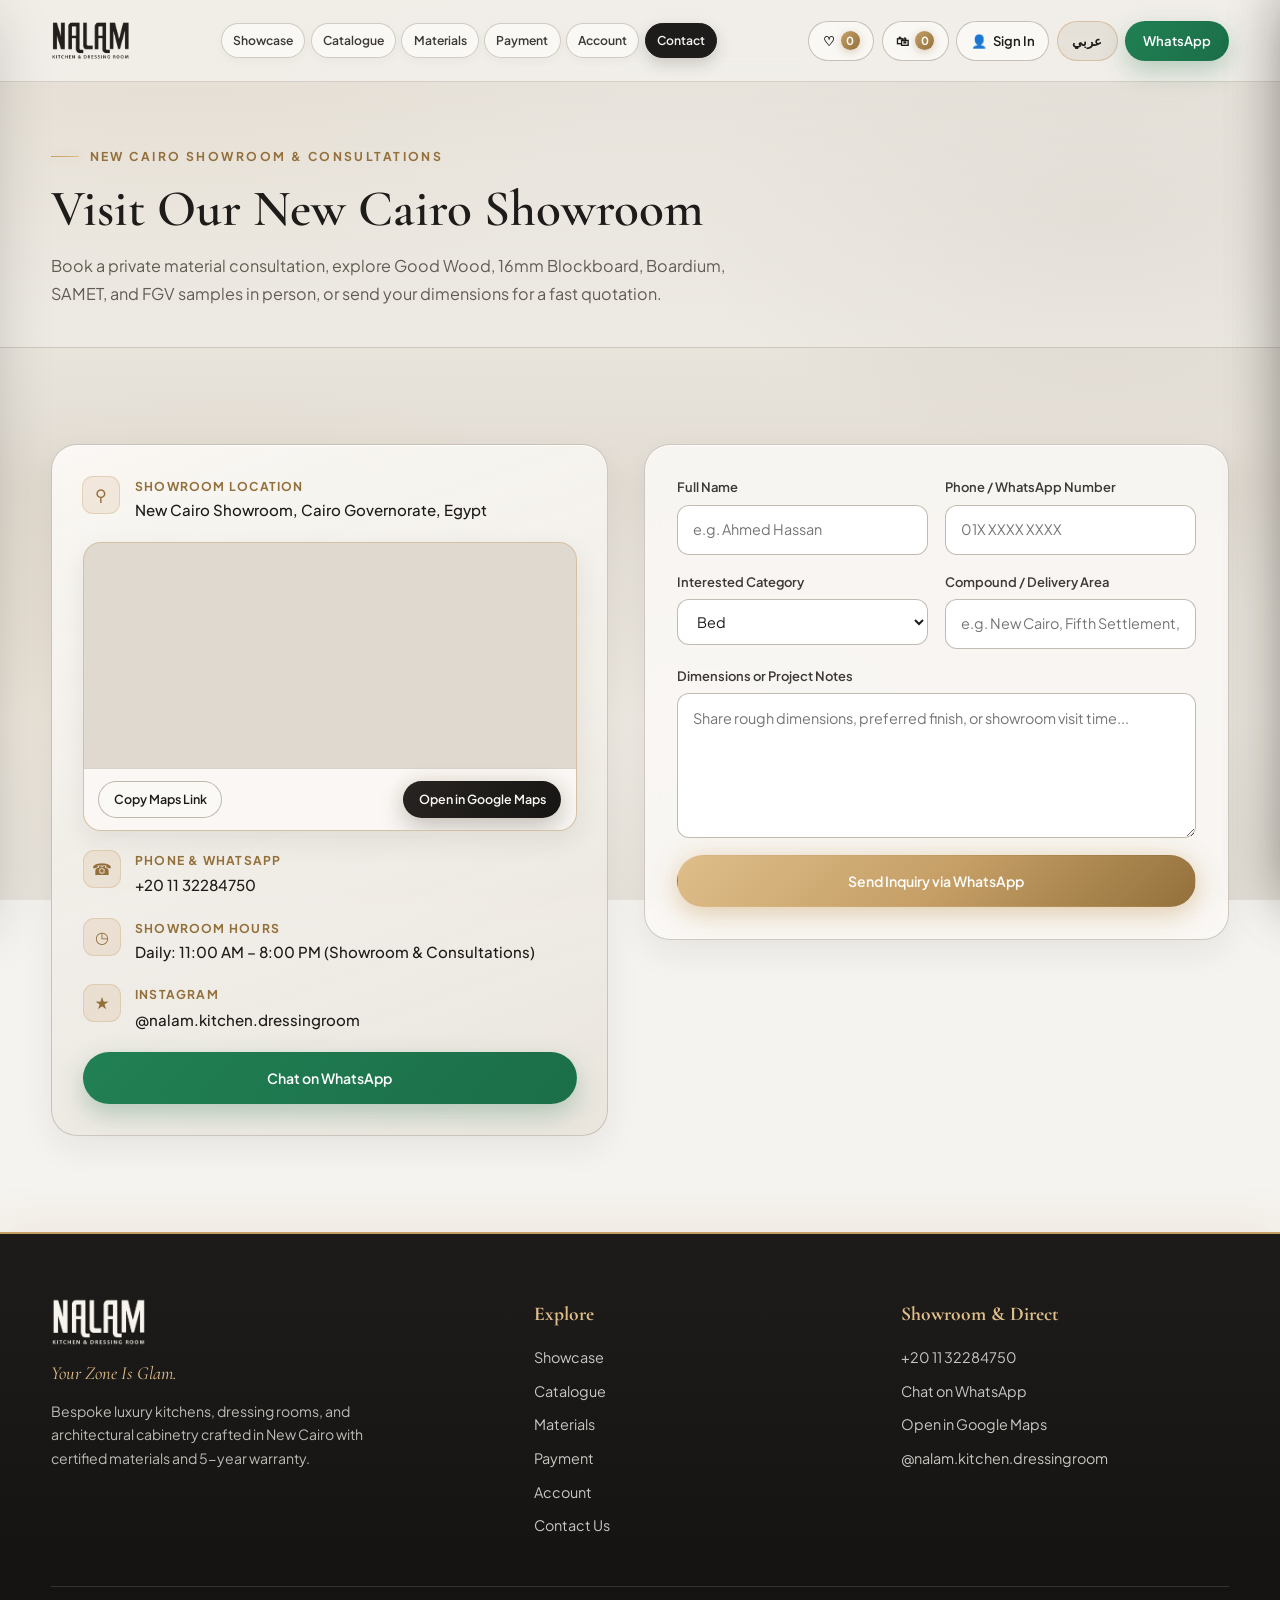
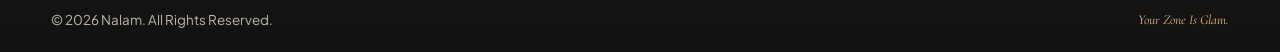
==== commit 4633f062: "e" ====
--- a/contact.html
+++ b/contact.html
@@ -4,656 +4,516 @@
   <meta charset="UTF-8">
   <meta name="viewport" content="width=device-width, initial-scale=1.0">
   <title>Contact &amp; Showroom Consultation — Nalam New Cairo</title>
-  <meta name="description" content="Visit the Nalam New Cairo showroom in Fifth Settlement or book a kitchen, dressing room and bespoke furniture consultation. Call, message on WhatsApp, or send your floor plan.">
-  <meta name="robots" content="index, follow">
-  <meta name="theme-color" content="#F2ECE2">
-  <link rel="canonical" href="https://mody13255.github.io/Nalam-website/">
-  <link rel="icon" type="image/png" href="assets/logo.png">
-  <link rel="apple-touch-icon" href="assets/logo.png">
+  <meta name="description" content="Visit the Nalam New Cairo showroom (Daily 11:00 AM – 8:00 PM) or book a kitchen, dressing room, or custom furniture consultation via WhatsApp.">
+  <meta property="og:type" content="website">
+  <meta property="og:site_name" content="Nalam — Kitchen &amp; Dressing Room">
+  <meta property="og:title" content="Contact &amp; Showroom Consultation — Nalam New Cairo">
+  <meta property="og:description" content="Visit our New Cairo showroom (11:00 AM – 8:00 PM) to inspect Good Wood, Boardium, SAMET, and FGV samples.">
+  <meta property="og:image" content="assets/room-furnished.jpg">
+  <meta property="og:url" content="https://nalam.eg/contact.html">
+  <meta name="twitter:card" content="summary_large_image">
   <link rel="preconnect" href="https://fonts.googleapis.com">
   <link rel="preconnect" href="https://fonts.gstatic.com" crossorigin>
-  <link href="https://fonts.googleapis.com/css2?family=Amiri:wght@400;700&family=Cairo:wght@400;500;600;700;800&family=Cormorant+Garamond:ital,wght@0,500;0,600;0,700;1,400;1,500;1,600&family=Plus+Jakarta+Sans:wght@400;500;600;700;800&display=swap" rel="stylesheet">
+  <link href="https://fonts.googleapis.com/css2?family=Amiri:wght@400;700&family=Cairo:wght@400;500;600;700&family=Cormorant+Garamond:ital,wght@0,500;0,600;0,700;1,400;1,600&family=Plus+Jakarta+Sans:wght@400;500;600;700&display=swap" rel="stylesheet">
   <link rel="stylesheet" href="css/style.css">
-
-  <meta property="og:type" content="website">
-  <meta property="og:site_name" content="Nalam Kitchen &amp; Dressing Room">
-  <meta property="og:locale" content="en_US">
-  <meta property="og:locale:alternate" content="ar_EG">
-  <meta property="og:title" content="Contact Nalam — New Cairo Showroom &amp; Consultations">
-  <meta property="og:description" content="Book a private material consultation, see certified finishes in person, or send your dimensions on WhatsApp. Nalam, Fifth Settlement, New Cairo.">
-  <meta property="og:url" content="https://mody13255.github.io/Nalam-website/">
-  <meta property="og:image" content="https://mody13255.github.io/Nalam-website/assets/og-nalam.jpg">
-  <meta property="og:image:secure_url" content="https://mody13255.github.io/Nalam-website/assets/og-nalam.jpg">
-  <meta property="og:image:width" content="1200">
-  <meta property="og:image:height" content="630">
-  <meta property="og:image:alt" content="Nalam completed sage green kitchen with marble island and warm lighting in New Cairo">
-  <meta property="og:phone_number" content="+20 11 32284750">
-  <meta name="twitter:card" content="summary_large_image">
-  <meta name="twitter:title" content="Contact Nalam — New Cairo Showroom">
-  <meta name="twitter:description" content="Bespoke kitchens, dressing rooms and custom furniture. Visit our Fifth Settlement showroom or talk to a designer on WhatsApp.">
-  <meta name="twitter:image" content="https://mody13255.github.io/Nalam-website/assets/og-nalam.jpg">
-  <meta name="twitter:image:alt" content="Nalam completed sage green kitchen with marble island and warm lighting">
-
+  <!-- Meta Pixel Code (Replace YOUR_PIXEL_ID_HERE with your live Meta Pixel ID) -->
   <script>
-    !function(f,b,e,v,n,t,s){if(f.fbq)return;n=f.fbq=function(){n.callMethod?n.callMethod.apply(n,arguments):n.queue.push(arguments)};if(!f._fbq)f._fbq=n;n.push=n;n.loaded=!0;n.version='2.0';n.queue=[];t=b.createElement(e);t.async=!0;t.src=v;s=b.getElementsByTagName(e)[0];s.parentNode.insertBefore(t,s)}(window,document,'script','https://connect.facebook.net/en_US/fbevents.js');
-    window.NALAM_META_PIXEL_ID = 'YOUR_PIXEL_ID_HERE';
-    window.NALAM_PIXEL_READY = false;
-    if (window.NALAM_META_PIXEL_ID && window.NALAM_META_PIXEL_ID !== 'YOUR_PIXEL_ID_HERE') {
-      fbq('init', window.NALAM_META_PIXEL_ID);
-      fbq('track', 'PageView');
-      window.NALAM_PIXEL_READY = true;
-    }
+    !function(f,b,e,v,n,t,s)
+    {if(f.fbq)return;n=f.fbq=function(){n.callMethod?
+    n.callMethod.apply(n,arguments):n.queue.push(arguments)};
+    if(!f._fbq)f._fbq=n;n.push=n;n.loaded=!0;n.version='2.0';
+    n.queue=[];t=b.createElement(e);t.async=!0;
+    t.src=v;s=b.getElementsByTagName(e)[0];
+    s.parentNode.insertBefore(t,s)}(window, document,'script',
+    'https://connect.facebook.net/en_US/fbevents.js');
+    // Replace 'YOUR_PIXEL_ID_HERE' below with your actual 15-16 digit Meta Pixel ID
+    fbq('init', 'YOUR_PIXEL_ID_HERE');
+    fbq('track', 'PageView');
   </script>
-
-  <script type="application/ld+json">
-  {
-    "@context": "https://schema.org",
-    "@type": "ContactPage",
-    "name": "Contact Nalam Kitchen & Dressing Room",
-    "url": "https://mody13255.github.io/Nalam-website/contact.html",
-    "mainEntity": {
-      "@type": "FurnitureStore",
-      "name": "Nalam Kitchen & Dressing Room",
-      "alternateName": "نالام",
-      "image": "https://mody13255.github.io/Nalam-website/assets/og-nalam.jpg",
-      "telephone": "+201132284750",
-      "priceRange": "EGP 7,800 – EGP 189,000",
-      "address": {
-        "@type": "PostalAddress",
-        "addressLocality": "New Cairo",
-        "addressRegion": "Cairo Governorate",
-        "addressCountry": "EG"
-      },
-      "openingHoursSpecification": {
-        "@type": "OpeningHoursSpecification",
-        "dayOfWeek": ["Monday", "Tuesday", "Wednesday", "Thursday", "Friday", "Saturday", "Sunday"],
-        "opens": "11:00",
-        "closes": "22:00"
-      }
-    }
-  }
-  </script>
+  <noscript>
+    <img height="1" width="1" style="display:none" alt=""
+         src="https://www.facebook.com/tr?id=YOUR_PIXEL_ID_HERE&amp;ev=PageView&amp;noscript=1">
+  </noscript>
+  <!-- End Meta Pixel Code -->
 </head>
-<body data-page="contact"
-      data-title-ar="تواصل مع نالام — معرض القاهرة الجديدة والاستشارات"
-      data-description-ar="زر معرض نالام في التجمع الخامس بالقاهرة الجديدة أو احجز استشارة مطابخ ودريسينج روم وأثاث مخصص. اتصل أو راسلنا على واتساب أو أرسل مخططك."
-      data-description-en="Visit the Nalam New Cairo showroom in Fifth Settlement or book a kitchen, dressing room and bespoke furniture consultation. Call, message on WhatsApp, or send your floor plan.">
-
-  <a class="skip-link" href="#main">Skip to content</a>
-
+<body>
+  <!-- Ambient Pebble & Champagne Floating Glow Layer -->
+  <div class="ambient-glow-canvas" aria-hidden="true">
+    <div class="glow-orb glow-orb-1"></div>
+    <div class="glow-orb glow-orb-2"></div>
+    <div class="glow-orb glow-orb-3"></div>
+  </div>
+  <!-- Sticky Pebble-Glass Header -->
   <header class="site-header" id="top">
-    <div class="announcement">
-      <div class="container announcement-inner">
-        <span class="announcement-dot" aria-hidden="true"></span>
-        <span data-i18n="announcement_text"><strong>Flat 5,000 EGP</strong> delivery &amp; professional installation across Cairo &amp; Giza.</span>
-        <span class="desktop-only" aria-hidden="true">•</span>
-        <a href="index.html#delivery" class="announcement-link" data-i18n="announcement_link">See the delivery promise</a>
-      </div>
-    </div>
     <div class="container header-inner">
-      <div class="header-start">
-        <button type="button" class="menu-btn" id="mobileMenuBtn" aria-label="Open menu" aria-expanded="false" aria-controls="mobileDrawer">
-          <span aria-hidden="true">☰</span>
-        </button>
-        <a href="index.html" class="brand-lockup" aria-label="Nalam home">
-          <img src="assets/logo.png" alt="Nalam — Kitchen &amp; Dressing Room" class="brand-logo" width="433" height="220">
+      <div style="display:flex;align-items:center;gap:0.65rem;">
+        <button type="button" class="menu-btn" id="mobileMenuBtn" aria-label="Open Menu" aria-expanded="false">&#9776;</button>
+        <a href="index.html" class="brand-lockup" aria-label="Nalam Home">
+          <img src="assets/logo.png" alt="Nalam — Kitchen &amp; Dressing Room" class="brand-logo">
           <span class="brand-divider" aria-hidden="true"></span>
           <span class="brand-slogan">Your Zone Is Glam.</span>
         </a>
       </div>
 
-      <nav aria-label="Primary navigation">
+      <nav aria-label="Primary Navigation">
         <ul class="nav-links">
-          <li><a href="index.html#showcase" data-nav="showcase" data-i18n="nav_showcase">Showcase</a></li>
-          <li><a href="index.html#stages" data-nav="stages" data-i18n="nav_stages">Our Stages</a></li>
-          <li><a href="index.html#catalogue" data-nav="catalogue" data-i18n="nav_catalogue">Catalogue</a></li>
-          <li><a href="index.html#materials" data-nav="materials" data-i18n="nav_materials">Materials &amp; Hardware</a></li>
-          <li><a href="#contact" class="active" data-nav="contact" data-i18n="nav_contact">Contact Us</a></li>
+          <li><a href="index.html#showcase" data-i18n="nav_showcase">Showcase</a></li>
+          <li><a href="index.html#catalogue" data-i18n="nav_catalogue">Catalogue</a></li>
+          <li><a href="index.html#materials" data-i18n="nav_materials">Materials &amp; Hardware</a></li>
+          <li><a href="payment.html" class="" data-i18n="nav_payment">Payment &amp; Tracking</a></li>
+          <li><a href="account.html" class="" data-i18n="nav_account">Account Hub</a></li>
+          <li><a href="#contact" class="active" data-i18n="nav_contact">Contact Us</a></li>
         </ul>
       </nav>
 
       <div class="header-actions">
-        <button type="button" class="icon-btn" data-open-wishlist aria-label="Open wishlist">
-          <svg class="icon" width="18" height="18" viewBox="0 0 24 24" fill="none" stroke="currentColor" stroke-width="1.7" aria-hidden="true"><path d="M20.8 4.6a5.5 5.5 0 0 0-7.8 0L12 5.7l-1.1-1.1a5.5 5.5 0 0 0-7.8 7.8l1.1 1.1L12 21l7.8-7.5 1.1-1.1a5.5 5.5 0 0 0-.1-7.8Z"/></svg>
+        <button type="button" class="btn-icon" data-open-wishlist aria-label="Wishlist">
+          <span>&#9825;</span>
           <span class="badge-count" data-wish-badge>0</span>
         </button>
-        <button type="button" class="icon-btn" data-open-cart aria-label="Open shopping cart">
-          <svg class="icon" width="18" height="18" viewBox="0 0 24 24" fill="none" stroke="currentColor" stroke-width="1.7" aria-hidden="true"><path d="M6 8h12l1 12H5L6 8Z"/><path d="M9 8V6a3 3 0 0 1 6 0v2"/></svg>
+        <button type="button" class="btn-icon" data-open-cart aria-label="Shopping Cart">
+          <span>&#128717;</span>
           <span class="badge-count" data-cart-badge>0</span>
         </button>
-        <button type="button" class="icon-btn" data-open-auth aria-label="Open account">
-          <svg class="icon" width="18" height="18" viewBox="0 0 24 24" fill="none" stroke="currentColor" stroke-width="1.7" aria-hidden="true"><circle cx="12" cy="8" r="3.4"/><path d="M5 20a7 7 0 0 1 14 0"/></svg>
-          <span class="icon-btn-label" data-account-label>Sign In</span>
+        <button type="button" class="btn-icon" data-open-auth aria-label="Account">
+          <span data-header-avatar>&#128100;</span>
+          <span class="btn-icon-label" data-account-label>Sign In</span>
         </button>
-        <button type="button" class="lang-toggle" data-lang-toggle aria-label="Switch language">
+        <button type="button" class="lang-toggle" data-lang-toggle aria-label="Switch Language">
           <span data-i18n="lang_btn">عربي</span>
         </button>
         <a href="https://wa.me/201132284750" target="_blank" rel="noopener noreferrer" class="btn btn-wa header-wa" data-i18n="nav_wa">WhatsApp</a>
       </div>
     </div>
+    <div class="page-scroll-bar" id="pageScrollBar"></div>
   </header>
 
+  <!-- Mobile Drawer -->
   <div class="mobile-drawer-backdrop" id="mobileDrawerBackdrop"></div>
-  <aside class="mobile-drawer" id="mobileDrawer" aria-label="Mobile navigation" aria-hidden="true">
+  <aside class="mobile-drawer" id="mobileDrawer" aria-label="Mobile Navigation">
     <div class="mobile-drawer-head">
-      <img src="assets/logo.png" alt="Nalam" width="433" height="220">
-      <button type="button" class="drawer-close" id="mobileDrawerCloseBtn" aria-label="Close menu">&times;</button>
-    </div>
-    <nav aria-label="Mobile primary navigation">
-      <ul class="mobile-drawer-links">
-        <li><a href="index.html#showcase" data-i18n="nav_showcase">Showcase</a></li>
-        <li><a href="index.html#stages" data-i18n="nav_stages">Our Stages</a></li>
-        <li><a href="index.html#catalogue" data-i18n="nav_catalogue">Catalogue</a></li>
-        <li><a href="index.html#materials" data-i18n="nav_materials">Materials &amp; Hardware</a></li>
-        <li><a href="index.html#delivery" data-i18n="nav_delivery">Delivery Promise</a></li>
-        <li><a href="#contact" data-i18n="nav_contact">Contact Us</a></li>
-      </ul>
-    </nav>
-    <div class="mobile-drawer-actions">
-      <button type="button" class="btn btn-outline btn-block" data-open-auth>
-        <span data-account-label>Sign In</span>
-      </button>
-      <button type="button" class="btn btn-outline btn-block" data-open-wishlist>
-        <span data-i18n="nav_wishlist">Wishlist</span>
-      </button>
-      <a href="https://wa.me/201132284750" target="_blank" rel="noopener noreferrer" class="btn btn-wa btn-block" data-i18n="nav_wa">WhatsApp</a>
-    </div>
-    <div class="mobile-drawer-meta">
-      <a href="tel:+201132284750" dir="ltr">+20 11 32284750</a>
-      <span data-config-hours>Daily: 11:00 AM – 10:00 PM (Showroom &amp; Consultations)</span>
-    </div>
+      <img src="assets/logo.png" alt="Nalam" style="height:34px;width:auto;">
+      <button type="button" class="drawer-close-btn" id="mobileDrawerCloseBtn" aria-label="Close Menu">&times;</button>
+    </div>
+    <ul>
+      <li><a href="index.html#showcase" data-i18n="nav_showcase">Showcase</a></li>
+      <li><a href="index.html#stages" data-i18n="nav_stages">Our Stages</a></li>
+      <li><a href="index.html#catalogue" data-i18n="nav_catalogue">Catalogue</a></li>
+      <li><a href="index.html#materials" data-i18n="nav_materials">Materials &amp; Hardware</a></li>
+      <li><a href="payment.html" data-i18n="nav_payment">Payment &amp; Tracking</a></li>
+      <li><a href="account.html" data-i18n="nav_account">Account Hub</a></li>
+      <li><a href="#contact" data-i18n="nav_contact">Contact Us</a></li>
+    </ul>
+    <button type="button" class="btn btn-outline" style="width:100%;" data-open-auth>
+      <span data-account-label>Sign In</span>
+    </button>
+    <a href="https://wa.me/201132284750" target="_blank" rel="noopener noreferrer" class="btn btn-wa" style="width:100%;" data-i18n="nav_wa">WhatsApp</a>
   </aside>
 
-  <main id="main">
-    <section class="page-hero">
-      <div class="container page-hero-grid">
-        <div class="reveal">
-          <div class="eyebrow" data-i18n="contact_eyebrow">VISIT OR TALK TO US</div>
-          <h1 class="section-title" data-i18n="contact_title">Let's design your <em>zone.</em></h1>
-          <p class="section-lead" data-i18n="contact_lead">Book a showroom consultation, send your floor plan, or simply tell us what you are dreaming of. A designer will reply with the next practical step.</p>
-          <div class="hero-actions" style="margin-top: 1.4rem;">
-            <a href="#contact-form" class="btn btn-primary">
-              <span data-i18n="contact_form_title">Request a consultation</span>
-              <span class="arrow" aria-hidden="true">→</span>
-            </a>
-            <a href="https://wa.me/201132284750" target="_blank" rel="noopener noreferrer" class="btn btn-outline" data-i18n="btn_wa_direct">Chat on WhatsApp</a>
-          </div>
-        </div>
-        <div class="page-hero-meta reveal">
-          <div class="page-hero-meta-item">
-            <span data-i18n="showroom_address_label">ADDRESS</span>
-            <strong data-i18n="showroom_address">Nalam Showroom, Fifth Settlement, New Cairo, Egypt</strong>
-          </div>
-          <div class="page-hero-meta-item">
-            <span data-i18n="showroom_phone_label">PHONE &amp; WHATSAPP</span>
-            <a href="tel:+201132284750" dir="ltr">+20 11 32284750</a>
-          </div>
-          <div class="page-hero-meta-item">
-            <span data-i18n="showroom_hours_label">SHOWROOM HOURS</span>
-            <strong data-i18n="showroom_hours">Daily: 11:00 AM – 10:00 PM (Showroom &amp; Consultations)</strong>
-          </div>
-          <div class="page-hero-meta-item">
-            <span data-i18n="showroom_orders_label">ORDERS &amp; DELIVERY</span>
-            <strong data-i18n="showroom_orders">Flat 5,000 EGP across Cairo &amp; Giza, installation included</strong>
-          </div>
-        </div>
-      </div>
-    </section>
-
-    <section class="contact-section section-pad" id="contact">
-      <div class="container">
-        <div class="contact-grid">
-          <div class="showroom-card reveal">
-            <div class="showroom-top">
-              <h3 data-i18n="showroom_title">The New Cairo Showroom</h3>
-              <span class="showroom-open" data-i18n="showroom_open">Open daily</span>
-            </div>
-            <div class="showroom-item">
-              <div class="showroom-icon" aria-hidden="true">⌖</div>
-              <div>
-                <h4 data-i18n="showroom_address_label">ADDRESS</h4>
-                <p data-i18n="showroom_address">Nalam Showroom, Fifth Settlement, New Cairo, Egypt</p>
+  <section class="page-hero">
+    <div class="container">
+      <div class="eyebrow" data-i18n="contact_eyebrow">NEW CAIRO SHOWROOM &amp; CONSULTATIONS</div>
+      <h1 class="section-title" data-i18n="contact_page_title">Visit Our New Cairo Showroom</h1>
+      <p class="section-subtitle" style="max-width:680px;" data-i18n="contact_page_sub">Book a private material consultation, explore Good Wood, 16mm Blockboard, Boardium, SAMET, and FGV samples in person, or send your dimensions for a fast quotation.</p>
+    </div>
+  </section>
+
+  <section id="contact" class="section-pad contact-section">
+    <div class="container">
+      <div class="contact-grid">
+        <div class="showroom-card" data-reveal>
+          <div class="showroom-item">
+            <div class="showroom-dot">&#9906;</div>
+            <div><h4 data-i18n="lbl_location">Showroom Location</h4><p data-config-address>New Cairo Showroom, Cairo Governorate, Egypt</p></div>
+          </div>
+          <div class="map-window-box">
+            <iframe title="Nalam New Cairo Showroom Map" src="https://maps.google.com/maps?q=New%20Cairo,%20Cairo%20Governorate,%20Egypt&t=&z=13&ie=UTF8&iwloc=&output=embed" loading="lazy" referrerpolicy="no-referrer-when-downgrade"></iframe>
+            <div class="map-window-bar">
+              <button type="button" class="btn btn-outline" data-copy-maps data-i18n="btn_copy_map">Copy Maps Link</button>
+              <a href="https://maps.app.goo.gl/vt4eZUMmj4ZkwLQM6" target="_blank" rel="noopener noreferrer" class="btn btn-primary" data-i18n="btn_maps">Open in Google Maps</a>
+            </div>
+          </div>
+          <div class="showroom-item">
+            <div class="showroom-dot">&#9742;</div>
+            <div><h4 data-i18n="lbl_phone">Phone &amp; WhatsApp</h4><a href="tel:+201132284750" dir="ltr">+20 11 32284750</a></div>
+          </div>
+          <div class="showroom-item">
+            <div class="showroom-dot">&#9719;</div>
+            <div><h4 data-i18n="lbl_hours">Showroom Hours</h4><p data-config-hours>Daily: 11:00 AM – 8:00 PM (Showroom &amp; Consultations)</p></div>
+          </div>
+          <div class="showroom-item">
+            <div class="showroom-dot">&#9733;</div>
+            <div><h4 data-i18n="lbl_social">Instagram</h4><a href="https://www.instagram.com/nalam.kitchen.dressingroom/" target="_blank" rel="noopener noreferrer">@nalam.kitchen.dressingroom</a></div>
+          </div>
+          <div class="showroom-actions">
+            <a href="https://wa.me/201132284750" target="_blank" rel="noopener noreferrer" class="btn btn-wa" style="width:100%;" data-i18n="btn_wa_direct">Chat on WhatsApp</a>
+          </div>
+        </div>
+
+        <form class="inquiry-form" data-wa-inquiry-form data-reveal style="--reveal-delay:120ms;">
+          <div class="form-group"><label for="cName" data-i18n="form_name">Full Name</label><input id="cName" name="name" type="text" required data-i18n-placeholder="form_name_ph" placeholder="e.g. Ahmed Hassan"></div>
+          <div class="form-group"><label for="cPhone" data-i18n="form_phone">Phone / WhatsApp Number</label><input id="cPhone" name="phone" type="tel" required dir="ltr" data-i18n-placeholder="form_phone_ph" placeholder="01X XXXX XXXX"></div>
+          <div class="form-group"><label for="cCat" data-i18n="form_category">Interested Category</label><select id="cCat" name="category" data-inquiry-cat-select></select></div>
+          <div class="form-group"><label for="cArea" data-i18n="form_area">Compound / Delivery Area</label><input id="cArea" name="area" type="text" required data-i18n-placeholder="form_area_ph" placeholder="e.g. New Cairo, Fifth Settlement, Rehab"></div>
+          <div class="form-group full"><label for="cNotes" data-i18n="form_notes">Dimensions or Project Notes</label><textarea id="cNotes" name="notes" rows="5" data-i18n-placeholder="form_notes_ph" placeholder="Share rough dimensions, preferred finish, or showroom visit time..."></textarea></div>
+          <div class="form-group full"><button type="submit" class="btn btn-gold" style="width:100%;" data-i18n="form_submit">Send Inquiry via WhatsApp</button></div>
+        </form>
+      </div>
+    </div>
+  </section>
+
+  <!-- Global Footer -->
+  <footer class="site-footer">
+    <div class="container">
+      <div class="footer-grid">
+        <div>
+          <img src="assets/logo-light.png" alt="Nalam — Kitchen &amp; Dressing Room" class="footer-logo" loading="lazy">
+          <div class="footer-slogan">Your Zone Is Glam.</div>
+          <p class="footer-desc" data-i18n="footer_desc">Bespoke luxury kitchens, dressing rooms, and architectural cabinetry crafted in New Cairo with certified materials and 5-year warranty.</p>
+        </div>
+
+        <div class="footer-col">
+          <h4 data-i18n="footer_nav_title">Explore</h4>
+          <ul class="footer-links">
+            <li><a href="index.html#showcase" data-i18n="nav_showcase">Showcase</a></li>
+            <li><a href="index.html#catalogue" data-i18n="nav_catalogue">Catalogue</a></li>
+            <li><a href="index.html#materials" data-i18n="nav_materials">Materials &amp; Hardware</a></li>
+            <li><a href="payment.html" data-i18n="nav_payment">Payment &amp; Tracking</a></li>
+            <li><a href="account.html" data-i18n="nav_account">Account Hub</a></li>
+            <li><a href="#contact" data-i18n="footer_contact_page">Contact Us</a></li>
+          </ul>
+        </div>
+
+        <div class="footer-col">
+          <h4 data-i18n="footer_contact_title">Showroom &amp; Direct</h4>
+          <ul class="footer-links">
+            <li><a href="tel:+201132284750" dir="ltr">+20 11 32284750</a></li>
+            <li><a href="https://wa.me/201132284750" target="_blank" rel="noopener noreferrer" data-i18n="btn_wa_direct">Chat on WhatsApp</a></li>
+            <li><a href="https://maps.app.goo.gl/vt4eZUMmj4ZkwLQM6" target="_blank" rel="noopener noreferrer" data-i18n="btn_maps">Open in Google Maps</a></li>
+            <li><a href="https://www.instagram.com/nalam.kitchen.dressingroom/" target="_blank" rel="noopener noreferrer">@nalam.kitchen.dressingroom</a></li>
+          </ul>
+        </div>
+      </div>
+
+      <div class="footer-bottom">
+        <span>© 2026 Nalam. All Rights Reserved.</span>
+        <span style="font-family:var(--font-serif);font-style:italic;color:var(--glow-light);">Your Zone Is Glam.</span>
+      </div>
+    </div>
+  </footer>
+  <!-- Professional Split Auth Modal (Clean Photo Left — Zero Stretched Logo — Mobile Scrollable) -->
+  <div class="modal-backdrop" id="authModal" role="dialog" aria-modal="true" aria-label="Nalam Account">
+    <div class="auth-panel auth-split">
+      <button type="button" class="modal-close" id="authCloseBtn" aria-label="Close">&times;</button>
+
+      <!-- Left Architectural Photo (No Logo Overlay) -->
+      <div class="auth-photo-col">
+        <img src="assets/room-furnished.jpg" alt="Nalam Bespoke Luxury Kitchen" loading="lazy">
+        <div class="auth-photo-caption">
+          <strong>Your Zone Is Glam.</strong>
+          <span>New Cairo Showroom • Daily 11:00 AM – 8:00 PM</span>
+        </div>
+      </div>
+
+      <!-- Right Scrollable Auth Form Column -->
+      <div class="auth-body-col">
+        <div class="auth-header">
+          <h3 data-i18n="auth_welcome">Welcome to Nalam</h3>
+          <div class="auth-perks">
+            <span class="auth-perk-pill" data-i18n="auth_perk_1">Saved Cart &amp; Wishlist</span>
+            <span class="auth-perk-pill" data-i18n="auth_perk_2">Payment &amp; Engineer Chat</span>
+            <span class="auth-perk-pill" data-i18n="auth_perk_3">Custom Avatar &amp; Profile</span>
+          </div>
+        </div>
+
+        <div class="auth-banner" id="authBanner"></div>
+        <div class="auth-error-msg" id="authErrorMsg" role="alert"></div>
+
+        <div class="auth-tabs" id="authTabsWrap">
+          <button type="button" class="auth-tab active" data-auth-tab="signin" data-i18n="auth_signin_tab">Sign In</button>
+          <button type="button" class="auth-tab" data-auth-tab="signup" data-i18n="auth_signup_tab">Create Account</button>
+        </div>
+
+        <!-- Sign In Form -->
+        <form id="authSigninForm" class="auth-form">
+          <div class="form-group full">
+            <label for="siEmail" data-i18n="auth_email">Email Address *</label>
+            <input id="siEmail" type="email" required dir="ltr" autocomplete="email" placeholder="name@example.com">
+          </div>
+          <div class="form-group full">
+            <label for="siPass" data-i18n="auth_password">Password</label>
+            <div class="pass-input-wrap">
+              <input id="siPass" type="password" required minlength="4" autocomplete="current-password" placeholder="••••••">
+              <button type="button" class="pass-toggle-btn" data-pass-toggle="siPass" data-i18n="auth_show">Show</button>
+            </div>
+          </div>
+          <div class="form-group full auth-helper-row">
+            <a href="tel:+201132284750" dir="ltr" style="font-size:0.76rem;color:var(--stone-muted);">+20 11 32284750</a>
+            <button type="button" class="auth-link-btn" id="authForgotBtn" data-i18n="auth_forgot">Forgot password?</button>
+          </div>
+          <div class="form-group full">
+            <button type="submit" class="btn btn-primary" style="width:100%;" data-i18n="auth_signin_btn">Sign In to Nalam</button>
+          </div>
+        </form>
+
+        <!-- Create Account Form (First & Last Name Letters-Only, Email Verification, Other Gov, 4 Floors, Required Terms) -->
+        <form id="authSignupForm" class="auth-form" style="display:none;">
+          <div class="form-group">
+            <label for="suFirstName" data-i18n="auth_first_name">First Name *</label>
+            <input id="suFirstName" type="text" required autocomplete="given-name" placeholder="Ahmed">
+          </div>
+          <div class="form-group">
+            <label for="suLastName" data-i18n="auth_last_name">Last Name *</label>
+            <input id="suLastName" type="text" required autocomplete="family-name" placeholder="Hassan">
+          </div>
+          <div class="form-group full">
+            <label for="suEmail" data-i18n="auth_email">Email Address *</label>
+            <div class="email-verify-row">
+              <input id="suEmail" type="email" required dir="ltr" autocomplete="email" placeholder="name@example.com">
+              <button type="button" class="email-verify-btn" id="suSendVerifyBtn" data-i18n="auth_verify_btn">Verify Email</button>
+            </div>
+            <div class="verify-code-box" id="suVerifyBox">
+              <span class="verify-code-hint" id="suVerifyHint"></span>
+              <div class="email-verify-row">
+                <input id="suVerifyCode" type="text" inputmode="numeric" maxlength="6" dir="ltr" data-i18n-placeholder="auth_verify_code_ph" placeholder="Enter 6-digit code">
+                <button type="button" class="email-verify-btn" id="suConfirmVerifyBtn" data-i18n="auth_verify_confirm">Confirm Code</button>
               </div>
             </div>
-            <div class="showroom-item">
-              <div class="showroom-icon" aria-hidden="true">☏</div>
-              <div>
-                <h4 data-i18n="showroom_phone_label">PHONE &amp; WHATSAPP</h4>
-                <p><a href="tel:+201132284750" dir="ltr">+20 11 32284750</a></p>
+          </div>
+          <div class="form-group">
+            <label for="suPhone" data-i18n="auth_phone">Phone / WhatsApp *</label>
+            <input id="suPhone" type="tel" required dir="ltr" autocomplete="tel" placeholder="01X XXXX XXXX">
+          </div>
+          <div class="form-group">
+            <label for="suPass" data-i18n="auth_password">Password</label>
+            <div class="pass-input-wrap">
+              <input id="suPass" type="password" required minlength="4" autocomplete="new-password" placeholder="••••••">
+              <button type="button" class="pass-toggle-btn" data-pass-toggle="suPass" data-i18n="auth_show">Show</button>
+            </div>
+            <div class="pass-strength-track"><div class="pass-strength-fill" id="suPassStrength"></div></div>
+          </div>
+          <div class="form-group">
+            <label for="suGov" data-i18n="auth_gov">Governorate</label>
+            <select id="suGov">
+              <option value="Cairo" data-i18n="auth_gov_cairo">Cairo Governorate</option>
+              <option value="Giza" data-i18n="auth_gov_giza">Giza Governorate</option>
+              <option value="Other" data-i18n="auth_gov_other">Other</option>
+            </select>
+          </div>
+          <div class="form-group">
+            <label for="suFloor" data-i18n="auth_floor">Building Floor Level</label>
+            <select id="suFloor" data-floor-select></select>
+          </div>
+          <div class="form-group full">
+            <label for="suAddress" data-i18n="auth_address">Delivery Area / Street Address</label>
+            <input id="suAddress" type="text" required autocomplete="street-address">
+          </div>
+          <div class="form-group full">
+            <label class="terms-check-row">
+              <input type="checkbox" id="suTermsCheck" required>
+              <span><span data-i18n="auth_terms_prefix">I agree to Nalam’s </span><button type="button" class="terms-link-btn" data-open-terms data-i18n="auth_terms_link">Terms &amp; Services</button></span>
+            </label>
+          </div>
+          <div class="form-group full">
+            <button type="submit" class="btn btn-gold" style="width:100%;" data-i18n="auth_signup_btn">Create My Nalam Account</button>
+          </div>
+        </form>
+
+        <!-- Signed-In Quick Profile Form -->
+        <form id="authProfileForm" class="auth-form" style="display:none;">
+          <div class="profile-hero-card">
+            <div class="profile-avatar" id="profAvatar">NL</div>
+            <div class="profile-meta">
+              <h3 data-i18n="auth_profile_title">My Nalam Account</h3>
+              <p id="profEmailLabel"></p>
+            </div>
+          </div>
+          <div class="form-group">
+            <label for="profFirstName" data-i18n="auth_first_name">First Name *</label>
+            <input id="profFirstName" type="text" required>
+          </div>
+          <div class="form-group">
+            <label for="profLastName" data-i18n="auth_last_name">Last Name *</label>
+            <input id="profLastName" type="text" required>
+          </div>
+          <div class="form-group">
+            <label for="profPhone" data-i18n="auth_phone">Phone / WhatsApp *</label>
+            <input id="profPhone" type="tel" required dir="ltr">
+          </div>
+          <div class="form-group">
+            <label for="profGov" data-i18n="auth_gov">Governorate</label>
+            <select id="profGov">
+              <option value="Cairo" data-i18n="auth_gov_cairo">Cairo Governorate</option>
+              <option value="Giza" data-i18n="auth_gov_giza">Giza Governorate</option>
+              <option value="Other" data-i18n="auth_gov_other">Other</option>
+            </select>
+          </div>
+          <div class="form-group full">
+            <label for="profFloor" data-i18n="auth_floor">Building Floor Level</label>
+            <select id="profFloor" data-floor-select></select>
+          </div>
+          <div class="form-group full">
+            <label for="profAddress" data-i18n="auth_address">Delivery Area / Street Address</label>
+            <input id="profAddress" type="text" required>
+          </div>
+          <div class="form-group full" style="display:flex;gap:0.55rem;flex-wrap:wrap;">
+            <button type="submit" class="btn btn-primary" style="flex:1;" data-i18n="auth_save_profile">Save Account Details</button>
+            <a href="account.html" class="btn btn-gold" style="flex:1;" data-i18n="auth_open_hub">Open Full Account Hub</a>
+          </div>
+          <div class="form-group full">
+            <button type="button" class="btn btn-outline" id="authSignoutBtn" style="width:100%;" data-i18n="auth_signout_btn">Sign Out</button>
+          </div>
+        </form>
+      </div>
+    </div>
+  </div>
+
+  <!-- Terms & Services Modal -->
+  <div class="modal-backdrop" id="termsModal" role="dialog" aria-modal="true" aria-label="Nalam Terms and Services">
+    <div class="terms-panel">
+      <button type="button" class="modal-close" id="termsCloseBtn" aria-label="Close">&times;</button>
+      <div class="eyebrow">NALAM ONLINE STORE POLICIES</div>
+      <h2 class="section-title" style="font-size:1.95rem;margin-bottom:0.35rem;">Terms &amp; Services</h2>
+      <p style="font-size:0.86rem;color:var(--stone-muted);">Please review Nalam’s online ordering, pricing, and warranty terms before creating your account.</p>
+
+      <div class="terms-list">
+        <div class="terms-item">
+          <h4>1. Custom Orders &amp; Specifications</h4>
+          <p>All Nalam kitchens, dressing rooms, and bespoke furniture units are crafted to approved dimensions, materials, and finishes. Final site measurements are confirmed by Nalam engineers prior to factory production.</p>
+        </div>
+        <div class="terms-item">
+          <h4>2. Pricing, Payments &amp; Verification</h4>
+          <p>Orders placed via InstaPay or Mobile Wallet are confirmed once Nalam’s finance team verifies actual receipt of funds. Flat-rate 5,000 EGP delivery &amp; installation covers Cairo &amp; Giza up to the 2nd floor; higher floors are calculated upon confirmation.</p>
+        </div>
+        <div class="terms-item highlight">
+          <h4>3. Technical Errors, Pricing Glitches &amp; System Misuse</h4>
+          <p>Nalam reserves the right to cancel, refuse, or correct any order placed due to typographical errors, pricing inaccuracies, software bugs, or unintended technical malfunctions on the website. The company assumes no responsibility or liability for orders resulting from the exploitation or abuse of website bugs, glitches, or unauthorized system errors.</p>
+        </div>
+        <div class="terms-item">
+          <h4>4. 5-Year Warranty &amp; After-Sales Support</h4>
+          <p>Eligible Nalam cabinetry and motion hardware (Turkish SAMET hinges &amp; Italian FGV runners) are covered by our 5-year structural and hardware warranty against manufacturing defects, with maintenance available on request.</p>
+        </div>
+        <div class="terms-item">
+          <h4>5. Account Security &amp; Privacy</h4>
+          <p>You are responsible for providing accurate personal and delivery details. Customer contact and order information is used solely for quotation, delivery coordination, and after-sales follow-up.</p>
+        </div>
+      </div>
+
+      <div style="display:flex;gap:0.65rem;margin-top:1.2rem;justify-content:flex-end;">
+        <button type="button" class="btn btn-gold" id="termsAcceptBtn">I Understand &amp; Agree</button>
+      </div>
+    </div>
+  </div>
+
+  <!-- Slide-Over Professional Checkout Cart & Wishlist Drawers -->
+  <div class="side-drawer-backdrop" id="sideDrawerBackdrop"></div>
+
+  <aside class="side-drawer" id="cartDrawer" aria-label="Shopping Cart">
+    <div class="side-drawer-head">
+      <h3 data-i18n="cart_title">Your Shopping Cart</h3>
+      <button type="button" class="drawer-close-btn" data-close-side-drawer aria-label="Close">&times;</button>
+    </div>
+    <div class="checkout-trust-bar" data-i18n="cart_trust">5-Year Warranty • Flat-Rate Cairo &amp; Giza Delivery • Direct WhatsApp Confirmation</div>
+
+    <div class="side-drawer-scroll">
+      <div class="side-drawer-body" id="cartDrawerBody"></div>
+
+      <div class="side-drawer-foot" id="cartDrawerFoot">
+        <div class="flat-rate-badge" id="cartFlatRateBadge" style="display:none;"></div>
+        <div class="delivery-empty-note" id="cartEmptyDeliveryNote" style="display:none;"></div>
+
+        <!-- Cleanly Contained Customer, Delivery & Payment Cards -->
+        <div id="cartCheckoutFormWrap" style="display:none;flex-direction:column;gap:0.75rem;">
+          <div class="checkout-card-box">
+            <div class="checkout-section-title" data-i18n="checkout_details_title">Customer &amp; Delivery Details</div>
+            <div class="checkout-form-grid">
+              <div class="checkout-field">
+                <label for="checkoutName" data-i18n="checkout_name_lbl">Customer Name *</label>
+                <input id="checkoutName" type="text" required data-i18n-placeholder="checkout_name_ph" placeholder="Full Name">
               </div>
-            </div>
-            <div class="showroom-item">
-              <div class="showroom-icon" aria-hidden="true">◷</div>
-              <div>
-                <h4 data-i18n="showroom_hours_label">SHOWROOM HOURS</h4>
-                <p data-i18n="showroom_hours">Daily: 11:00 AM – 10:00 PM (Showroom &amp; Consultations)</p>
+              <div class="checkout-field">
+                <label for="checkoutPhone" data-i18n="checkout_phone_lbl">Phone / WhatsApp *</label>
+                <input id="checkoutPhone" type="tel" required dir="ltr" data-i18n-placeholder="checkout_phone_ph" placeholder="01X XXXX XXXX">
               </div>
-            </div>
-            <div class="showroom-item">
-              <div class="showroom-icon" aria-hidden="true">✉</div>
-              <div>
-                <h4 data-i18n="showroom_orders_label">ORDERS &amp; DELIVERY</h4>
-                <p data-i18n="showroom_orders">Flat 5,000 EGP across Cairo &amp; Giza, installation included</p>
+              <div class="checkout-field">
+                <label for="checkoutGov" data-i18n="checkout_gov_lbl">Governorate *</label>
+                <select id="checkoutGov" required>
+                  <option value="Cairo" data-i18n="auth_gov_cairo">Cairo Governorate</option>
+                  <option value="Giza" data-i18n="auth_gov_giza">Giza Governorate</option>
+                  <option value="Other" data-i18n="auth_gov_other">Other</option>
+                </select>
               </div>
-            </div>
-            <div class="map-box">
-              <iframe src="https://maps.google.com/maps?q=New%20Cairo,%20Cairo%20Governorate,%20Egypt&t=&amp;z=13&amp;ie=UTF8&amp;iwloc=&amp;output=embed" title="Nalam showroom location in New Cairo" loading="lazy" referrerpolicy="no-referrer-when-downgrade"></iframe>
-              <div class="map-bar">
-                <a href="https://maps.app.goo.gl/vt4eZUMmj4ZkwLQM6" target="_blank" rel="noopener noreferrer" class="btn btn-outline btn-sm" data-i18n="showroom_map_cta">Open in Google Maps</a>
-                <div class="showroom-socials">
-                  <a class="social-chip" href="https://www.instagram.com/nalam.kitchen.dressingroom/" target="_blank" rel="noopener noreferrer">Instagram</a>
-                  <a class="social-chip" href="https://wa.me/201132284750" target="_blank" rel="noopener noreferrer">WhatsApp</a>
-                </div>
+              <div class="checkout-field">
+                <label for="checkoutFloor" data-i18n="checkout_floor_lbl">Floor Number *</label>
+                <select id="checkoutFloor" data-floor-select required></select>
               </div>
-            </div>
-          </div>
-
-          <form class="contact-form reveal" id="contactForm" novalidate>
-            <div class="contact-form-head" id="contact-form">
-              <h3 data-i18n="contact_form_title">Request a consultation</h3>
-              <p data-i18n="contact_form_sub">Tell us a little about the room. We reply on WhatsApp within showroom hours.</p>
-            </div>
-            <div class="form-grid">
-              <div class="form-field">
-                <label for="contactName" data-i18n="form_name">Full name</label>
-                <input type="text" id="contactName" name="name" autocomplete="name" placeholder="Your full name" required>
-                <span class="field-error" data-error-for="contactName"></span>
+              <div class="checkout-field full">
+                <label for="checkoutAddress" data-i18n="checkout_area_lbl">Compound / Street Address (Optional)</label>
+                <input id="checkoutAddress" type="text" data-i18n-placeholder="checkout_area_ph" placeholder="e.g. Fifth Settlement, Madinaty, Sheikh Zayed">
               </div>
-              <div class="form-field">
-                <label for="contactPhone" data-i18n="form_phone">Phone number</label>
-                <input type="tel" id="contactPhone" name="phone" autocomplete="tel" inputmode="tel" placeholder="01X XXXX XXXX" dir="ltr" required>
-                <span class="field-error" data-error-for="contactPhone"></span>
-              </div>
-              <div class="form-field">
-                <label for="contactGov" data-i18n="form_governorate">Governorate</label>
-                <select id="contactGov" name="governorate" required>
-                  <option value="" data-i18n="form_select">Select…</option>
-                  <option value="Cairo" data-i18n="gov_cairo">Cairo</option>
-                  <option value="Giza" data-i18n="gov_giza">Giza</option>
-                </select>
-                <span class="field-error" data-error-for="contactGov"></span>
-              </div>
-              <div class="form-field">
-                <label for="contactInterest" data-i18n="form_interest">I'm interested in</label>
-                <select id="contactInterest" name="interest" required>
-                  <option value="" data-i18n="form_select">Select…</option>
-                  <option value="Kitchen" data-i18n="interest_kitchen">Kitchen</option>
-                  <option value="Dressing room" data-i18n="interest_dressing">Dressing room</option>
-                  <option value="Bedroom" data-i18n="interest_bedroom">Bedroom</option>
-                  <option value="Full home" data-i18n="interest_full">Full home</option>
-                  <option value="Other" data-i18n="interest_other">Other</option>
-                </select>
-                <span class="field-error" data-error-for="contactInterest"></span>
-              </div>
-              <div class="form-field full">
-                <label for="contactMessage" data-i18n="form_message">Message <span>(optional)</span></label>
-                <textarea id="contactMessage" name="message" placeholder="Room size, preferred finish, timeline…"></textarea>
-              </div>
-            </div>
-            <button type="submit" class="btn btn-primary btn-block" style="margin-top: 0.9rem;">
-              <span data-i18n="form_submit">Send via WhatsApp</span>
-              <span class="arrow" aria-hidden="true">→</span>
-            </button>
-            <p class="form-note" style="margin-top: 0.55rem;" data-i18n="form_note">By sending, you agree to be contacted about your enquiry. No card details are collected on this site.</p>
-            <div class="form-success" id="contactSuccess" role="status" data-i18n="form_success">Thank you — your message is ready in WhatsApp. Send it and our team will reply shortly.</div>
-          </form>
-        </div>
-      </div>
-    </section>
-  </main>
-
-  <footer class="site-footer">
-    <div class="container footer-grid">
-      <div class="footer-brand">
-        <img src="assets/logo-light.png" alt="Nalam — Kitchen &amp; Dressing Room" class="footer-logo" width="433" height="220">
-        <p class="footer-slogan">Your Zone Is Glam.</p>
-        <p class="footer-desc" data-i18n="footer_desc">Custom kitchens, dressing rooms and bespoke furniture, designed and built in New Cairo with certified materials, professional installation and a five-year warranty.</p>
-        <div class="footer-badges">
-          <span class="footer-badge" data-i18n="footer_badge_1">5-Year Warranty</span>
-          <span class="footer-badge" data-i18n="footer_badge_2">Flat 5,000 EGP Delivery</span>
-          <span class="footer-badge" data-i18n="footer_badge_3">InstaPay &amp; Wallet</span>
-        </div>
-      </div>
-
-      <div class="footer-col">
-        <h4 data-i18n="footer_explore">Explore</h4>
-        <div class="footer-links">
-          <a href="index.html#showcase" data-i18n="nav_showcase">Showcase</a>
-          <a href="index.html#stages" data-i18n="nav_stages">Our Stages</a>
-          <a href="index.html#catalogue" data-i18n="nav_catalogue">Catalogue</a>
-          <a href="index.html#materials" data-i18n="nav_materials">Materials &amp; Hardware</a>
-          <a href="index.html#delivery" data-i18n="nav_delivery">Delivery Promise</a>
-          <a href="index.html#faq" data-i18n="footer_faq">FAQs</a>
-        </div>
-      </div>
-
-      <div class="footer-col">
-        <h4 data-i18n="footer_visit">Visit &amp; Contact</h4>
-        <div class="footer-links">
-          <a href="#contact" data-i18n="nav_contact">Contact Us</a>
-          <a href="tel:+201132284750" dir="ltr" class="tel-link">+20 11 32284750</a>
-          <a href="https://wa.me/201132284750" target="_blank" rel="noopener noreferrer">WhatsApp</a>
-          <a href="https://www.instagram.com/nalam.kitchen.dressingroom/" target="_blank" rel="noopener noreferrer">Instagram</a>
-          <a href="contact.html" data-i18n="footer_showroom_page">Showroom &amp; Directions</a>
-        </div>
-        <p class="footer-hours" data-i18n="footer_hours">Daily: 11:00 AM – 10:00 PM<br>Fifth Settlement, New Cairo</p>
-      </div>
-    </div>
-    <div class="container footer-bottom">
-      <span>© <span data-i18n="footer_copyright_prefix">Nalam Kitchen &amp; Dressing Room.</span> <span id="footerYear">2026</span> · <span data-i18n="footer_copyright_suffix">All rights reserved.</span></span>
-      <div class="footer-bottom-links">
-        <a href="index.html#catalogue" data-i18n="footer_shop">Shop the collection</a>
-        <a href="tel:+201132284750" dir="ltr">+20 11 32284750</a>
-        <a href="#top" data-i18n="footer_back_top">Back to top ↑</a>
-      </div>
-    </div>
-  </footer>
-
-  <div class="side-drawer-backdrop" id="cartBackdrop" data-close-cart></div>
-  <aside class="side-drawer" id="cartDrawer" role="dialog" aria-modal="true" aria-labelledby="cartDrawerTitle" aria-hidden="true">
-    <div class="drawer-head">
-      <div class="drawer-title-wrap">
-        <div class="drawer-eyebrow" data-i18n="cart_eyebrow">YOUR SELECTION</div>
-        <h3 id="cartDrawerTitle" data-i18n="cart_title">Shopping cart</h3>
-        <span class="drawer-head-meta" id="cartHeadMeta">0 items · Cairo &amp; Giza delivery</span>
-      </div>
-      <button type="button" class="drawer-close" data-close-cart aria-label="Close cart">&times;</button>
-    </div>
-
-    <div class="drawer-scroll">
-      <div class="drawer-section" id="cartItemsSection">
-        <div class="drawer-section-head">
-          <h4 data-i18n="cart_items_heading">YOUR PIECES</h4>
-          <span id="cartItemsCount">0 items</span>
-        </div>
-        <div class="cart-items" id="cartItems"></div>
-      </div>
-
-      <div class="empty-state" id="cartEmptyState" hidden>
-        <div class="empty-icon" aria-hidden="true">◇</div>
-        <h4 data-i18n="cart_empty_title">Your cart is still empty.</h4>
-        <p data-i18n="cart_empty_desc">Browse the collection and add a piece to begin. Delivery stays a flat 5,000 EGP whenever you are ready.</p>
-        <button type="button" class="btn btn-primary btn-sm" data-close-cart data-scroll-catalogue data-i18n="cart_empty_cta">Explore the catalogue</button>
-      </div>
-
-      <form class="checkout-form" id="checkoutForm" novalidate hidden>
-        <div class="checkout-block">
-          <div class="checkout-step-head">
-            <h4><span aria-hidden="true">1</span><span data-i18n="checkout_step_details">Delivery details</span></h4>
-            <small data-i18n="checkout_required">All fields required</small>
-          </div>
-          <div class="checkout-fields">
-            <div class="checkout-field full">
-              <label for="checkoutName" data-i18n="checkout_name">Customer name</label>
-              <input type="text" id="checkoutName" name="customerName" autocomplete="name" placeholder="Full name" required>
-              <span class="field-error" data-error-for="checkoutName"></span>
-            </div>
-            <div class="checkout-field">
-              <label for="checkoutPhone" data-i18n="checkout_phone">Phone number</label>
-              <input type="tel" id="checkoutPhone" name="customerPhone" autocomplete="tel" inputmode="tel" placeholder="01X XXXX XXXX" dir="ltr" required>
-              <span class="field-error" data-error-for="checkoutPhone"></span>
-            </div>
-            <div class="checkout-field">
-              <label for="checkoutGov" data-i18n="checkout_gov">Governorate</label>
-              <select id="checkoutGov" name="governorate" required>
-                <option value="" data-i18n="form_select">Select…</option>
-                <option value="Cairo" data-i18n="gov_cairo">Cairo</option>
-                <option value="Giza" data-i18n="gov_giza">Giza</option>
-              </select>
-              <span class="field-error" data-error-for="checkoutGov"></span>
-            </div>
-            <div class="checkout-field">
-              <label for="checkoutFloor" data-i18n="checkout_floor">Floor number <span>(installation logistics)</span></label>
-              <select id="checkoutFloor" name="floor" required>
-                <option value="" data-i18n="form_select">Select…</option>
-                <option value="0">Ground</option>
-                <option value="1">1</option>
-                <option value="2">2</option>
-                <option value="3">3</option>
-                <option value="4">4</option>
-                <option value="5">5</option>
-                <option value="6">6</option>
-                <option value="7">7</option>
-                <option value="8">8</option>
-                <option value="9">9</option>
-                <option value="10">10</option>
-                <option value="11">11</option>
-                <option value="12">12</option>
-              </select>
-              <span class="field-error" data-error-for="checkoutFloor"></span>
-            </div>
-          </div>
-          <div class="checkout-account-note" id="checkoutAccountNote">
-            <span data-i18n="checkout_account_required">An account is required to confirm your order. Your cart is saved and resumes after sign-in.</span>
-          </div>
-        </div>
-
-        <div class="checkout-block">
-          <div class="checkout-step-head">
-            <h4><span aria-hidden="true">2</span><span data-i18n="checkout_step_payment">Payment method</span></h4>
-            <small data-i18n="checkout_no_card">No card details collected</small>
-          </div>
-          <div class="payment-options" role="radiogroup" aria-label="Payment method">
-            <label class="payment-option">
-              <input type="radio" name="paymentMethod" value="InstaPay" required>
-              <span class="payment-card">
-                <span class="payment-card-icon" aria-hidden="true">iP</span>
-                <span>
-                  <strong>InstaPay</strong>
-                  <small data-i18n="payment_instapay_sub">Transfer to our InstaPay handle</small>
-                </span>
-              </span>
-            </label>
-            <label class="payment-option">
-              <input type="radio" name="paymentMethod" value="Mobile Wallet" required>
-              <span class="payment-card">
-                <span class="payment-card-icon" aria-hidden="true">₪</span>
-                <span>
-                  <strong data-i18n="payment_wallet">Mobile Wallet</strong>
-                  <small data-i18n="payment_wallet_sub">Send to our wallet number</small>
-                </span>
-              </span>
-            </label>
-          </div>
-          <div class="instapay-box" id="paymentDetailsBox">
-            <div class="instapay-row">
-              <span data-i18n="payment_details_label">Payment details</span>
-              <button type="button" class="copy-btn" data-copy-target="paymentDetailValue" data-i18n="copy">Copy</button>
-            </div>
-            <code id="paymentDetailValue">nalam@instapay</code>
-            <p class="instapay-note" id="paymentDetailNote" data-i18n="payment_instapay_note">Send the total, then share the receipt on WhatsApp. We confirm your production slot the same day.</p>
-          </div>
-          <span class="field-error" data-error-for="paymentMethod"></span>
-        </div>
-      </form>
-    </div>
-
-    <div class="drawer-footer" id="cartFooter">
-      <div class="flat-rate-badge" id="flatRateBadge">
-        <span><strong data-i18n="delivery_badge_strong">Flat-Rate Delivery:</strong> <span data-i18n="delivery_badge_text">Same 5,000 EGP fee whether you order 1 item or a full room.</span></span>
-      </div>
-      <div class="summary-rows">
-        <div class="summary-row"><span data-i18n="summary_items">Items</span><strong id="summaryItems">0 EGP</strong></div>
-        <div class="summary-row"><span data-i18n="summary_delivery">Delivery</span><strong id="summaryDelivery">0 EGP</strong></div>
-        <div class="summary-row total"><span data-i18n="summary_total">Total</span><span id="summaryTotal">0 EGP</span></div>
-      </div>
-      <p class="checkout-note" id="deliveryPromiseNote" data-i18n="delivery_note">Flat-rate 5,000 EGP delivery &amp; professional installation across anywhere in Cairo &amp; Giza (up to 2nd floor) applies to any order size, whether single pieces or full rooms.</p>
-      <div class="checkout-success" id="checkoutSuccess" role="status"></div>
-      <button type="button" class="btn btn-wa drawer-cta" id="confirmOrderBtn" hidden>
-        <span data-i18n="checkout_confirm">Confirm Order &amp; Send via WhatsApp</span>
-        <span class="arrow" aria-hidden="true">→</span>
-      </button>
-      <p class="secure-line" data-i18n="checkout_secure">Secure summary · payment confirmed by our team on WhatsApp</p>
+            </div>
+          </div>
+
+          <div class="checkout-card-box">
+            <div class="checkout-section-title" data-i18n="checkout_pay_title">Payment Method *</div>
+            <div class="pay-method-grid">
+              <label class="pay-card-option selected">
+                <input type="radio" name="checkoutPayMethod" value="InstaPay" checked>
+                <strong data-i18n="pay_instapay_title">InstaPay</strong>
+                <span data-i18n="pay_instapay_sub">Instant Bank Transfer</span>
+              </label>
+              <label class="pay-card-option">
+                <input type="radio" name="checkoutPayMethod" value="Mobile Wallet">
+                <strong data-i18n="pay_wallet_title">Mobile Wallet</strong>
+                <span data-i18n="pay_wallet_sub">Vodafone / Orange / Etisalat</span>
+              </label>
+            </div>
+            <div class="instapay-pill" id="checkoutInstapayBox">
+              <span><strong data-i18n="modal_instapay_lbl">InstaPay Address:</strong> <code id="checkoutInstapayHandle">nalam@instapay</code></span>
+              <button type="button" class="copy-btn" id="copyCheckoutInstapayBtn" data-i18n="modal_copy">Copy</button>
+            </div>
+          </div>
+
+          <div class="checkout-error-msg" id="checkoutErrorMsg" role="alert"></div>
+        </div>
+
+        <div class="order-summary-card">
+          <div class="summary-row">
+            <span data-i18n="subtotal_lbl">Items Subtotal</span>
+            <strong id="cartSubtotalVal">0 EGP</strong>
+          </div>
+          <div class="summary-row">
+            <span id="cartDeliveryLbl" data-i18n="delivery_lbl">Delivery</span>
+            <strong id="cartDeliveryBaseVal">0 EGP</strong>
+          </div>
+          <div class="summary-row" id="cartFloorRow" style="display:none;">
+            <span data-i18n="delivery_floor_lbl">Higher Floor Delivery Fee</span>
+            <strong id="cartFloorFeeVal">Included (Up to 2nd Floor)</strong>
+          </div>
+          <div class="summary-row total">
+            <span data-i18n="grand_total_lbl">Estimated Total</span>
+            <span id="cartGrandTotalVal">0 EGP</span>
+          </div>
+        </div>
+
+        <button type="button" class="btn btn-wa" id="cartCheckoutBtn" style="width:100%;display:none;" data-i18n="checkout_btn">Confirm Order &amp; Send via WhatsApp</button>
+        <a href="payment.html" class="btn btn-outline" id="cartPayHubLink" style="width:100%;display:none;" data-i18n="checkout_open_pay_hub">Open Payment &amp; Tracking Page</a>
+      </div>
     </div>
   </aside>
 
-  <div class="side-drawer-backdrop" id="wishlistBackdrop" data-close-wishlist></div>
-  <aside class="side-drawer" id="wishlistDrawer" role="dialog" aria-modal="true" aria-labelledby="wishlistDrawerTitle" aria-hidden="true">
-    <div class="drawer-head">
-      <div class="drawer-title-wrap">
-        <div class="drawer-eyebrow" data-i18n="wishlist_eyebrow">SAVED FOR LATER</div>
-        <h3 id="wishlistDrawerTitle" data-i18n="wishlist_title">Wishlist</h3>
-        <span class="drawer-head-meta" id="wishlistHeadMeta">0 saved pieces</span>
-      </div>
-      <button type="button" class="drawer-close" data-close-wishlist aria-label="Close wishlist">&times;</button>
-    </div>
-    <div class="drawer-scroll">
-      <div class="wishlist-items" id="wishlistItems"></div>
-      <div class="empty-state" id="wishlistEmptyState" hidden>
-        <div class="empty-icon" aria-hidden="true">♡</div>
-        <h4 data-i18n="wishlist_empty_title">Nothing saved yet.</h4>
-        <p data-i18n="wishlist_empty_desc">Tap the heart on any piece to keep it here while you decide.</p>
-        <button type="button" class="btn btn-primary btn-sm" data-close-wishlist data-scroll-catalogue data-i18n="wishlist_empty_cta">Browse the collection</button>
-      </div>
-    </div>
-    <div class="drawer-footer">
-      <p class="checkout-note" data-i18n="wishlist_note">Saved pieces stay on this device. Add a piece to your cart whenever you are ready.</p>
-      <button type="button" class="btn btn-primary drawer-cta" data-close-wishlist data-scroll-catalogue data-i18n="wishlist_cta">Continue browsing</button>
+  <aside class="side-drawer" id="wishlistDrawer" aria-label="Wishlist">
+    <div class="side-drawer-head">
+      <h3 data-i18n="wish_title">Your Wishlist</h3>
+      <button type="button" class="drawer-close-btn" data-close-side-drawer aria-label="Close">&times;</button>
+    </div>
+    <div class="side-drawer-scroll">
+      <div class="side-drawer-body" id="wishlistDrawerBody"></div>
     </div>
   </aside>
 
-  <div class="modal-backdrop" id="authModalBackdrop">
-    <div class="auth-panel" role="dialog" aria-modal="true" aria-labelledby="authTitle">
-      <button type="button" class="modal-close" data-close-auth aria-label="Close account window">&times;</button>
-      <div class="auth-visual">
-        <img src="assets/room-furnished.jpg" alt="Completed Nalam kitchen" class="auth-visual-bg" width="1280" height="720" loading="lazy">
-        <div class="auth-visual-content">
-          <img src="assets/logo-light.png" alt="Nalam" class="auth-visual-logo" width="433" height="220">
-          <div>
-            <h3 data-i18n="auth_visual_title">Your home, considered.</h3>
-            <p data-i18n="auth_visual_desc">One account for your orders, delivery details and warranty record — kept quietly on this device.</p>
-            <div class="auth-benefits">
-              <span class="auth-benefit" data-i18n="auth_benefit_1">Resume your cart exactly where you left it</span>
-              <span class="auth-benefit" data-i18n="auth_benefit_2">Keep your delivery and floor details ready</span>
-              <span class="auth-benefit" data-i18n="auth_benefit_3">Access your order history and warranty record</span>
-            </div>
-          </div>
-        </div>
-      </div>
-
-      <div class="auth-content">
-        <div class="auth-mobile-logo"><img src="assets/logo.png" alt="Nalam" width="433" height="220"></div>
-
-        <div id="authForms">
-          <div class="auth-heading">
-            <h2 id="authTitle" data-i18n="auth_title">Welcome back.</h2>
-            <p id="authSubtitle" data-i18n="auth_subtitle">Sign in to confirm your order and keep your details in one place.</p>
-          </div>
-          <div class="auth-tabs" role="tablist" aria-label="Account access">
-            <button type="button" class="auth-tab active" id="signInTab" role="tab" aria-selected="true" aria-controls="signInForm" data-auth-tab="signin" data-i18n="auth_tab_signin">Sign In</button>
-            <button type="button" class="auth-tab" id="signUpTab" role="tab" aria-selected="false" aria-controls="signUpForm" data-auth-tab="signup" data-i18n="auth_tab_signup">Create Account</button>
-          </div>
-          <div class="auth-banner" id="authBanner" role="status"></div>
-
-          <form class="auth-form" id="signInForm" novalidate>
-            <div class="form-field full">
-              <label for="signInEmail" data-i18n="auth_email">Email address</label>
-              <input type="email" id="signInEmail" name="email" autocomplete="email" placeholder="you@example.com" required>
-              <span class="field-error" data-error-for="signInEmail"></span>
-            </div>
-            <div class="form-field full">
-              <label for="signInPassword" data-i18n="auth_password">Password</label>
-              <div class="input-wrap">
-                <input type="password" id="signInPassword" name="password" autocomplete="current-password" placeholder="Your password" required>
-                <button type="button" class="toggle-pass" data-toggle-password="signInPassword" aria-label="Show password">Show</button>
-              </div>
-              <span class="field-error" data-error-for="signInPassword"></span>
-            </div>
-            <button type="submit" class="btn btn-primary btn-block full" data-i18n="auth_signin_cta">Sign In &amp; Continue</button>
-            <p class="auth-footnote full" data-i18n="auth_footnote">This showroom website keeps accounts locally on your device. Your password is hashed before storage; never reuse a sensitive password.</p>
-            <div class="auth-support">
-              <span data-i18n="auth_support">Need help with your account?</span>
-              <a href="https://wa.me/201132284750" target="_blank" rel="noopener noreferrer">WhatsApp</a>
-            </div>
-          </form>
-
-          <form class="auth-form" id="signUpForm" novalidate hidden>
-            <div class="form-field full">
-              <label for="signUpName" data-i18n="auth_name">Full name</label>
-              <input type="text" id="signUpName" name="name" autocomplete="name" placeholder="Your full name" required>
-              <span class="field-error" data-error-for="signUpName"></span>
-            </div>
-            <div class="form-field">
-              <label for="signUpPhone" data-i18n="auth_phone">Phone number</label>
-              <input type="tel" id="signUpPhone" name="phone" autocomplete="tel" inputmode="tel" placeholder="01X XXXX XXXX" dir="ltr" required>
-              <span class="field-error" data-error-for="signUpPhone"></span>
-            </div>
-            <div class="form-field">
-              <label for="signUpGov" data-i18n="auth_gov">Governorate</label>
-              <select id="signUpGov" name="governorate" required>
-                <option value="" data-i18n="form_select">Select…</option>
-                <option value="Cairo" data-i18n="gov_cairo">Cairo</option>
-                <option value="Giza" data-i18n="gov_giza">Giza</option>
-              </select>
-              <span class="field-error" data-error-for="signUpGov"></span>
-            </div>
-            <div class="form-field full">
-              <label for="signUpEmail" data-i18n="auth_email">Email address</label>
-              <input type="email" id="signUpEmail" name="email" autocomplete="email" placeholder="you@example.com" required>
-              <span class="field-error" data-error-for="signUpEmail"></span>
-            </div>
-            <div class="form-field">
-              <label for="signUpPassword" data-i18n="auth_password">Password</label>
-              <div class="input-wrap">
-                <input type="password" id="signUpPassword" name="password" autocomplete="new-password" placeholder="At least 8 characters" required minlength="8">
-                <button type="button" class="toggle-pass" data-toggle-password="signUpPassword" aria-label="Show password">Show</button>
-              </div>
-              <div class="password-meter"><span id="passwordMeter"></span></div>
-              <span class="field-error" data-error-for="signUpPassword"></span>
-            </div>
-            <div class="form-field">
-              <label for="signUpConfirm" data-i18n="auth_confirm">Confirm password</label>
-              <div class="input-wrap">
-                <input type="password" id="signUpConfirm" name="confirm" autocomplete="new-password" placeholder="Repeat password" required>
-                <button type="button" class="toggle-pass" data-toggle-password="signUpConfirm" aria-label="Show password">Show</button>
-              </div>
-              <span class="field-error" data-error-for="signUpConfirm"></span>
-            </div>
-            <button type="submit" class="btn btn-gold btn-block full" data-i18n="auth_signup_cta">Create Account</button>
-            <p class="auth-footnote full" data-i18n="auth_signup_note">By creating an account you agree to be contacted about your orders and consultations. No card details are stored.</p>
-            <div class="auth-support">
-              <span data-i18n="auth_support">Need help with your account?</span>
-              <a href="tel:+201132284750" dir="ltr">+20 11 32284750</a>
-            </div>
-          </form>
-        </div>
-
-        <div id="profilePanel" hidden>
-          <div class="profile-head">
-            <div class="profile-avatar" id="profileAvatar" aria-hidden="true">N</div>
-            <div>
-              <h3 id="profileName">Nalam Customer</h3>
-              <span id="profileEmail">you@example.com</span>
-            </div>
-          </div>
-          <div class="profile-stats">
-            <div class="profile-stat"><strong id="profileOrdersCount">0</strong><span data-i18n="profile_stat_orders">Orders</span></div>
-            <div class="profile-stat"><strong id="profileWishCount">0</strong><span data-i18n="profile_stat_wishlist">Wishlist</span></div>
-            <div class="profile-stat"><strong id="profileCartCount">0</strong><span data-i18n="profile_stat_cart">In cart</span></div>
-          </div>
-          <div class="profile-orders">
-            <h4 data-i18n="profile_recent_orders">Recent orders</h4>
-            <div id="profileOrdersList"></div>
-          </div>
-          <div class="profile-actions">
-            <button type="button" class="btn btn-primary" data-open-cart data-close-auth data-i18n="profile_view_cart">View cart</button>
-            <button type="button" class="btn btn-outline" data-open-wishlist data-close-auth data-i18n="profile_view_wishlist">Wishlist</button>
-            <button type="button" class="btn btn-ghost" id="signOutBtn" data-i18n="profile_signout">Sign Out</button>
-          </div>
-        </div>
-      </div>
-    </div>
-  </div>
-
-  <div class="toast" id="toast" role="status" aria-live="polite"></div>
-
-  <div class="floating-actions">
-    <a class="float-btn float-wa" href="https://wa.me/201132284750" target="_blank" rel="noopener noreferrer" aria-label="Chat with Nalam on WhatsApp">
-      <svg width="21" height="21" viewBox="0 0 24 24" fill="currentColor" aria-hidden="true"><path d="M12 2a10 10 0 0 0-8.6 15.1L2 22l5.1-1.3A10 10 0 1 0 12 2Zm5.3 14.2c-.2.6-1.2 1.2-1.7 1.2-.5.1-1 .1-1.6-.1-.4-.2-1-.4-1.7-.8-3-1.4-4.9-4.5-5-4.7-.1-.2-1.2-1.6-1.2-3 0-1.5.8-2.2 1.1-2.5.3-.3.6-.4.8-.4h.6c.2 0 .5-.1.7.5l.9 2.2c.1.2.1.4 0 .6l-.4.6-.5.5c-.1.2-.3.3-.1.6.2.3.8 1.4 1.8 2.3 1.3 1.1 2.3 1.5 2.6 1.6.3.1.5.1.7-.1l1-1.2c.2-.3.4-.2.7-.1l2.1 1c.3.2.5.2.6.4.1.1.1.8-.2 1.4Z"/></svg>
-    </a>
-    <button type="button" class="float-btn float-top" id="backToTop" aria-label="Back to top">↑</button>
-  </div>
-
+  <!-- Toast Notification -->
+  <div class="toast" id="nalamToast" role="status" aria-live="polite"></div>
   <script src="js/products.js"></script>
   <script src="js/main.js"></script>
 </body>
--- a/css/style.css
+++ b/css/style.css
@@ -1,113 +1,146 @@
 /* ==========================================================================
-   NALAM — Pebble & Glow
-   Custom kitchens, dressing rooms and bespoke furniture
+   NALAM — Luxury Custom Furniture, Kitchens & Dressing Rooms
+   Warm Pebble & Champagne Glow Architectural Storefront (EN / AR RTL Ready)
    ========================================================================== */
 
 :root {
-  --pebble-50: #FAF7F1;
-  --pebble-100: #F3EDE3;
-  --pebble-150: #ECE4D7;
-  --pebble-200: #E1D6C6;
-  --pebble-300: #CFC0AB;
-  --pebble-400: #B7A58D;
-  --pebble-500: #9A8670;
-  --pebble-600: #7A6753;
-  --pebble-700: #5B4D3D;
-  --pebble-800: #3B3228;
-  --pebble-900: #241F1A;
-
-  --sage-900: #232D27;
-  --sage-800: #2E3A33;
-  --sage-700: #44554A;
-  --sage-600: #566B5C;
-  --sage-500: #6C8271;
-  --sage-200: #C7D2C8;
-  --sage-100: #E4EAE4;
-
-  --champagne: #C4A26A;
-  --champagne-light: #E8D1A4;
-  --champagne-dark: #8B6A39;
-
-  --ink: #241F1A;
-  --ink-soft: #4C4338;
-  --ink-muted: #726657;
-  --ink-faint: #968A7B;
-
-  --surface: rgba(253, 250, 245, 0.78);
-  --surface-solid: #FCF9F4;
-  --surface-deep: rgba(236, 228, 215, 0.72);
-  --line: rgba(74, 60, 45, 0.13);
-  --line-strong: rgba(74, 60, 45, 0.23);
-  --line-light: rgba(255, 251, 244, 0.16);
-
-  --glow-warm: rgba(205, 166, 102, 0.34);
-  --glow-sage: rgba(95, 119, 100, 0.22);
-  --glow-cream: rgba(255, 240, 210, 0.55);
-
-  --shadow-xs: 0 2px 8px rgba(45, 35, 24, 0.05);
-  --shadow-sm: 0 10px 28px rgba(45, 35, 24, 0.07);
-  --shadow-md: 0 20px 50px rgba(45, 35, 24, 0.1);
-  --shadow-lg: 0 34px 80px rgba(45, 35, 24, 0.14);
-  --shadow-glow: 0 24px 70px rgba(173, 135, 76, 0.22);
-
-  --radius-xs: 8px;
+  /* Pebble Architectural Palette */
+  --pebble-lightest: #F5F3EF;
+  --pebble-cream: #ECE8E1;
+  --pebble-base: #DFD9D0;
+  --pebble-mid: #CFC8BC;
+  --pebble-deep: #B5ACA0;
+  --pebble-card: rgba(251, 249, 246, 0.86);
+  --pebble-card-solid: #FBF9F6;
+  --pebble-glass: rgba(244, 241, 236, 0.84);
+
+  /* Ink & Contrast */
+  --charcoal: #1E1C1A;
+  --charcoal-soft: #3D3935;
+  --stone-muted: #625C54;
+
+  /* Champagne Ambient Glow Accents */
+  --glow-gold: #C49E65;
+  --glow-light: #DFBE8A;
+  --glow-dark: #93703B;
+  --glow-aura: rgba(196, 158, 101, 0.30);
+  --glow-aura-soft: rgba(196, 158, 101, 0.14);
+  --wa-green: #1B6E48;
+  --wa-green-hover: #145838;
+  --danger: #B33A3A;
+
+  /* Legacy aliases for seamless compatibility */
+  --bg-cream: var(--pebble-lightest);
+  --bg-card: var(--pebble-card-solid);
+  --espresso: var(--charcoal);
+  --espresso-soft: var(--charcoal-soft);
+  --espresso-muted: var(--stone-muted);
+  --gold: var(--glow-gold);
+  --gold-light: var(--glow-light);
+  --gold-dark: var(--glow-dark);
+  --taupe: var(--pebble-deep);
+
+  /* Elevation & Glows */
+  --shadow-card: 0 12px 34px rgba(30, 28, 26, 0.065), 0 1px 0 rgba(255, 255, 255, 0.8) inset;
+  --shadow-hover: 0 24px 56px rgba(30, 28, 26, 0.13), 0 0 32px rgba(196, 158, 101, 0.22);
+  --shadow-glow: 0 0 42px rgba(196, 158, 101, 0.26), 0 20px 55px rgba(30, 28, 26, 0.14);
+
   --radius-sm: 12px;
   --radius-md: 18px;
-  --radius-lg: 28px;
-  --radius-xl: 38px;
-  --radius-pill: 999px;
+  --radius-lg: 26px;
 
   --font-serif: 'Cormorant Garamond', Georgia, 'Times New Roman', serif;
   --font-sans: 'Plus Jakarta Sans', -apple-system, BlinkMacSystemFont, 'Segoe UI', sans-serif;
   --font-ar: 'Cairo', 'Tajawal', sans-serif;
   --font-ar-serif: 'Amiri', 'Cairo', serif;
-
-  --announcement-h: 36px;
-  --nav-h: 82px;
-  --header-h: calc(var(--announcement-h) + var(--nav-h));
-
-  --ease: cubic-bezier(0.22, 1, 0.36, 1);
-  --ease-soft: cubic-bezier(0.4, 0, 0.2, 1);
-  --transition: 0.35s var(--ease);
-}
-
-*,
-*::before,
-*::after {
+  --header-h: 82px;
+  --transition: 0.38s cubic-bezier(0.22, 1, 0.36, 1);
+}
+
+*, *::before, *::after {
   box-sizing: border-box;
   margin: 0;
   padding: 0;
 }
 
-[hidden] {
-  display: none !important;
-}
-
 html {
   scroll-behavior: smooth;
-  scroll-padding-top: calc(var(--header-h) + 18px);
   font-size: 16px;
-  background: var(--pebble-100);
-  color: var(--ink);
-  -webkit-text-size-adjust: 100%;
+  background: var(--pebble-lightest);
+  color: var(--charcoal);
 }
 
 body {
+  position: relative;
   font-family: var(--font-sans);
-  color: var(--ink);
+  background:
+    radial-gradient(ellipse 60% 45% at 14% 8%, rgba(223, 190, 138, 0.22) 0%, transparent 58%),
+    radial-gradient(ellipse 55% 45% at 86% 24%, rgba(181, 172, 160, 0.28) 0%, transparent 58%),
+    radial-gradient(ellipse 60% 50% at 18% 72%, rgba(196, 158, 101, 0.15) 0%, transparent 58%),
+    radial-gradient(ellipse 50% 40% at 82% 88%, rgba(207, 200, 188, 0.32) 0%, transparent 60%),
+    linear-gradient(180deg, #F5F3EF 0%, #ECE8E1 26%, #E3DDD4 54%, #EEEAE3 80%, #E7E2DA 100%);
+  background-attachment: fixed;
+  color: var(--charcoal);
   line-height: 1.65;
-  overflow-x: hidden;
+  overflow-x: clip;
   -webkit-font-smoothing: antialiased;
-  text-rendering: optimizeLegibility;
-  background-color: #F2ECE2;
-  background-image:
-    radial-gradient(ellipse 55% 40% at 8% 4%, rgba(225, 199, 158, 0.5), transparent 65%),
-    radial-gradient(ellipse 45% 38% at 92% 16%, rgba(118, 143, 122, 0.16), transparent 68%),
-    radial-gradient(ellipse 52% 34% at 18% 58%, rgba(244, 219, 179, 0.32), transparent 70%),
-    radial-gradient(ellipse 46% 32% at 84% 86%, rgba(112, 133, 114, 0.13), transparent 70%),
-    linear-gradient(180deg, #F6F1E8 0%, #F1EADF 35%, #EEE6DA 68%, #F4EEE4 100%);
-  background-attachment: fixed;
-}
+}
+
+/* Floating Ambient Pebble-Champagne Glow Orbs */
+.ambient-glow-canvas {
+  position: fixed;
+  inset: 0;
+  pointer-events: none;
+  z-index: -1;
+  overflow: hidden;
+}
+
+.glow-orb {
+  position: absolute;
+  border-radius: 50%;
+  filter: blur(85px);
+  opacity: 0.48;
+  will-change: transform;
+}
+
+.glow-orb-1 {
+  width: 440px;
+  height: 440px;
+  top: -120px;
+  inset-inline-start: -100px;
+  background: radial-gradient(circle, rgba(223, 190, 138, 0.55) 0%, transparent 72%);
+  animation: floatOrbA 18s ease-in-out infinite;
+}
+
+.glow-orb-2 {
+  width: 520px;
+  height: 520px;
+  top: 38%;
+  inset-inline-end: -160px;
+  background: radial-gradient(circle, rgba(196, 158, 101, 0.35) 0%, transparent 70%);
+  animation: floatOrbB 22s ease-in-out infinite;
+}
+
+.glow-orb-3 {
+  width: 380px;
+  height: 380px;
+  bottom: -100px;
+  inset-inline-start: 22%;
+  background: radial-gradient(circle, rgba(181, 172, 160, 0.45) 0%, transparent 70%);
+  animation: floatOrbA 25s ease-in-out infinite reverse;
+}
+
+@keyframes floatOrbA {
+  0%, 100% { transform: translate3d(0, 0, 0) scale(1); }
+  50% { transform: translate3d(32px, 26px, 0) scale(1.08); }
+}
+
+@keyframes floatOrbB {
+  0%, 100% { transform: translate3d(0, 0, 0) scale(1); }
+  50% { transform: translate3d(-36px, -28px, 0) scale(1.06); }
+}
+
+
 
 html[dir="rtl"] body {
   font-family: var(--font-ar);
@@ -116,26 +149,14 @@
 html[dir="rtl"] h1,
 html[dir="rtl"] h2,
 html[dir="rtl"] h3,
-html[dir="rtl"] h4,
 html[dir="rtl"] .serif {
   font-family: var(--font-ar-serif);
   letter-spacing: 0;
 }
 
-::selection {
-  background: var(--sage-700);
-  color: var(--pebble-50);
-}
-
-img,
-video,
-svg {
+img, video {
   max-width: 100%;
   display: block;
-}
-
-img {
-  color: transparent;
 }
 
 a {
@@ -143,129 +164,62 @@
   text-decoration: none;
 }
 
-button,
-input,
-select,
-textarea {
+button, input, select, textarea {
   font: inherit;
   color: inherit;
 }
 
-button {
-  background: none;
-  border: 0;
-}
-
-ul,
-ol {
-  list-style: none;
-}
-
-:focus-visible {
-  outline: 3px solid rgba(86, 107, 92, 0.62);
-  outline-offset: 3px;
-  border-radius: 4px;
-}
-
-.sr-only {
-  position: absolute !important;
-  width: 1px;
-  height: 1px;
-  padding: 0;
-  margin: -1px;
-  overflow: hidden;
-  clip: rect(0, 0, 0, 0);
-  white-space: nowrap;
-  border: 0;
-}
-
-.skip-link {
-  position: fixed;
-  top: 12px;
-  inset-inline-start: 16px;
-  z-index: 3000;
-  padding: 0.7rem 1.2rem;
-  border-radius: var(--radius-pill);
-  background: var(--sage-900);
-  color: var(--pebble-50);
-  font-size: 0.84rem;
-  font-weight: 700;
-  transform: translateY(-160%);
-  transition: transform var(--transition);
-}
-
-.skip-link:focus {
-  transform: translateY(0);
-}
-
 .container {
-  width: min(1280px, 92%);
+  width: min(1260px, 92%);
   margin-inline: auto;
-}
-
-.container.narrow {
-  width: min(1020px, 92%);
-}
-
-#main {
-  position: relative;
-  z-index: 1;
-}
-
-.site-footer {
-  position: relative;
-  z-index: 1;
-}
-
-.section-pad {
-  padding-block: clamp(4.5rem, 8vw, 8rem);
-}
-
-.section-tight {
-  padding-block: clamp(2.5rem, 5vw, 4.5rem);
 }
 
 .serif {
   font-family: var(--font-serif);
 }
 
+/* Scroll Reveal Animations */
+[data-reveal] {
+  opacity: 0;
+  transform: translateY(28px);
+  transition: opacity 0.72s cubic-bezier(0.22, 1, 0.36, 1), transform 0.72s cubic-bezier(0.22, 1, 0.36, 1);
+  transition-delay: var(--reveal-delay, 0ms);
+}
+
+[data-reveal].revealed {
+  opacity: 1;
+  transform: translateY(0);
+}
+
 .eyebrow {
   display: inline-flex;
   align-items: center;
-  gap: 0.7rem;
-  margin-bottom: 1rem;
-  color: var(--champagne-dark);
-  font-size: 0.72rem;
+  gap: 0.65rem;
+  font-size: 0.76rem;
   font-weight: 700;
-  letter-spacing: 0.22em;
+  letter-spacing: 0.2em;
   text-transform: uppercase;
+  color: var(--glow-dark);
+  margin-bottom: 0.85rem;
+}
+
+html[dir="rtl"] .eyebrow {
+  letter-spacing: 0.03em;
+  text-transform: none;
+  font-size: 0.88rem;
 }
 
 .eyebrow::before {
   content: '';
-  width: 32px;
-  height: 1px;
-  background: linear-gradient(90deg, transparent, var(--champagne));
-}
-
-.eyebrow::after {
-  content: '';
-  width: 5px;
-  height: 5px;
-  border-radius: 50%;
-  background: var(--champagne);
-  box-shadow: 0 0 12px var(--glow-warm);
-}
-
-html[dir="rtl"] .eyebrow {
-  letter-spacing: 0.03em;
-  font-size: 0.82rem;
-  text-transform: none;
+  width: 28px;
+  height: 1.5px;
+  background: linear-gradient(90deg, var(--glow-gold), var(--glow-light));
+  box-shadow: 0 0 8px var(--glow-aura);
 }
 
 .section-header {
-  max-width: 690px;
-  margin-bottom: clamp(2.4rem, 4vw, 3.6rem);
+  max-width: 720px;
+  margin-bottom: 2.75rem;
 }
 
 .section-header.centered {
@@ -277,74 +231,68 @@
   justify-content: center;
 }
 
+.section-header.centered .eyebrow::after {
+  content: '';
+  width: 28px;
+  height: 1.5px;
+  background: linear-gradient(90deg, var(--glow-light), var(--glow-gold));
+  box-shadow: 0 0 8px var(--glow-aura);
+}
+
 .section-title {
   font-family: var(--font-serif);
-  font-size: clamp(2.3rem, 4.6vw, 4rem);
+  font-size: clamp(2rem, 4vw, 3.25rem);
   font-weight: 600;
-  line-height: 1.04;
-  letter-spacing: -0.02em;
-  color: var(--ink);
-  margin-bottom: 0.9rem;
-  text-wrap: balance;
-}
-
-.section-title em {
-  color: var(--champagne-dark);
-  font-style: italic;
-}
-
-.section-lead {
-  max-width: 620px;
-  color: var(--ink-muted);
+  line-height: 1.14;
+  color: var(--charcoal);
+  margin-bottom: 0.85rem;
+}
+
+.section-subtitle {
   font-size: 1.01rem;
-  line-height: 1.78;
-}
-
-.section-header.centered .section-lead {
-  margin-inline: auto;
-}
-
-.section-kicker {
-  font-size: 0.8rem;
-  color: var(--ink-muted);
+  color: var(--stone-muted);
+  line-height: 1.72;
+}
+
+.section-pad {
+  padding-block: clamp(4.2rem, 7.5vw, 6.8rem);
 }
 
 /* ==========================================================================
-   Buttons and shared controls
+   Buttons with Luminous Sheen & Glow Hover
    ========================================================================== */
 .btn {
   position: relative;
+  overflow: hidden;
   display: inline-flex;
   align-items: center;
   justify-content: center;
-  gap: 0.55rem;
-  min-height: 48px;
-  padding: 0.78rem 1.5rem;
+  gap: 0.5rem;
+  padding: 0.84rem 1.48rem;
+  border-radius: 999px;
+  font-size: 0.88rem;
+  font-weight: 600;
   border: 1px solid transparent;
-  border-radius: var(--radius-pill);
-  font-size: 0.82rem;
-  font-weight: 700;
-  letter-spacing: 0.01em;
-  line-height: 1.1;
   cursor: pointer;
-  overflow: hidden;
-  isolation: isolate;
-  transition: transform var(--transition), box-shadow var(--transition), background var(--transition), border-color var(--transition), color var(--transition);
+  transition: transform var(--transition), background var(--transition), border-color var(--transition), box-shadow var(--transition), color var(--transition);
   white-space: nowrap;
 }
 
 .btn::after {
   content: '';
   position: absolute;
-  inset: 0;
-  z-index: -1;
-  background: linear-gradient(115deg, transparent 20%, rgba(255, 255, 255, 0.26) 48%, transparent 72%);
-  transform: translateX(-130%);
-  transition: transform 0.8s var(--ease);
+  top: 0;
+  left: -120%;
+  width: 70%;
+  height: 100%;
+  background: linear-gradient(105deg, transparent 20%, rgba(255, 255, 255, 0.34) 50%, transparent 80%);
+  transform: skewX(-20deg);
+  transition: left 0.65s ease;
+  pointer-events: none;
 }
 
 .btn:hover::after {
-  transform: translateX(130%);
+  left: 150%;
 }
 
 .btn:hover {
@@ -352,250 +300,154 @@
 }
 
 .btn:active {
-  transform: translateY(0) scale(0.985);
+  transform: translateY(0);
 }
 
 .btn-primary {
-  background: linear-gradient(135deg, var(--sage-800) 0%, var(--sage-900) 100%);
-  color: var(--pebble-50);
-  box-shadow: 0 12px 30px rgba(35, 45, 39, 0.22);
+  background: linear-gradient(135deg, #272421 0%, #171513 100%);
+  color: #FAF8F4;
+  box-shadow: 0 10px 26px rgba(30, 28, 26, 0.22), 0 0 18px rgba(196, 158, 101, 0.18);
 }
 
 .btn-primary:hover {
-  box-shadow: 0 18px 40px rgba(35, 45, 39, 0.3), 0 0 30px rgba(196, 162, 106, 0.14);
+  background: linear-gradient(135deg, #35312D 0%, #1F1D1B 100%);
+  box-shadow: 0 14px 32px rgba(30, 28, 26, 0.26), 0 0 26px rgba(196, 158, 101, 0.34);
 }
 
 .btn-gold {
-  background: linear-gradient(135deg, var(--champagne-light) 0%, var(--champagne) 48%, #B08C55 100%);
-  color: #2A241C;
-  box-shadow: 0 12px 30px rgba(173, 135, 76, 0.28);
+  background: linear-gradient(135deg, var(--glow-light) 0%, var(--glow-gold) 52%, var(--glow-dark) 100%);
+  color: #FFFDF9;
+  box-shadow: 0 10px 28px rgba(196, 158, 101, 0.35), 0 0 22px rgba(223, 190, 138, 0.3);
 }
 
 .btn-gold:hover {
-  box-shadow: 0 18px 42px rgba(173, 135, 76, 0.38);
+  box-shadow: 0 14px 36px rgba(196, 158, 101, 0.48), 0 0 32px rgba(223, 190, 138, 0.45);
 }
 
 .btn-outline {
-  background: rgba(253, 250, 245, 0.52);
-  border-color: var(--line-strong);
-  color: var(--ink);
+  background: rgba(251, 249, 246, 0.8);
   backdrop-filter: blur(8px);
+  border-color: rgba(181, 172, 160, 0.85);
+  color: var(--charcoal);
 }
 
 .btn-outline:hover {
-  border-color: var(--champagne);
-  background: rgba(255, 252, 247, 0.88);
-  box-shadow: 0 12px 30px rgba(173, 135, 76, 0.14);
-}
-
-.btn-ghost {
-  background: transparent;
-  color: var(--ink-soft);
-  border-color: transparent;
-}
-
-.btn-ghost:hover {
-  background: rgba(255, 252, 247, 0.62);
+  border-color: var(--glow-gold);
+  background: rgba(255, 253, 249, 0.96);
+  box-shadow: 0 8px 22px rgba(196, 158, 101, 0.2);
 }
 
 .btn-wa {
-  background: linear-gradient(135deg, #1F6E49 0%, #15583A 100%);
+  background: linear-gradient(135deg, #218054 0%, var(--wa-green) 100%);
   color: #FFFFFF;
-  box-shadow: 0 12px 30px rgba(21, 88, 58, 0.24);
+  box-shadow: 0 10px 26px rgba(27, 110, 72, 0.28);
 }
 
 .btn-wa:hover {
-  background: linear-gradient(135deg, #258057 0%, #176141 100%);
-  box-shadow: 0 18px 40px rgba(21, 88, 58, 0.32);
-}
-
-.btn-sm {
-  min-height: 40px;
-  padding: 0.55rem 1rem;
-  font-size: 0.76rem;
-}
-
-.btn-block {
-  width: 100%;
-}
-
-.btn[disabled],
-.btn.is-disabled {
-  opacity: 0.48;
-  cursor: not-allowed;
-  transform: none !important;
-  box-shadow: none !important;
-}
-
-.btn[disabled]::after,
-.btn.is-disabled::after {
-  display: none;
-}
-
-.btn .arrow {
-  font-size: 1rem;
-  line-height: 1;
-  transition: transform var(--transition);
-}
-
-.btn:hover .arrow {
-  transform: translateX(3px);
-}
-
-html[dir="rtl"] .btn:hover .arrow {
-  transform: translateX(-3px);
-}
-
-.icon-btn {
+  background: linear-gradient(135deg, #25915F 0%, var(--wa-green-hover) 100%);
+  box-shadow: 0 14px 34px rgba(27, 110, 72, 0.38), 0 0 24px rgba(37, 145, 95, 0.28);
+}
+
+.btn-icon {
   position: relative;
   display: inline-flex;
   align-items: center;
   justify-content: center;
-  gap: 0.4rem;
-  height: 42px;
-  min-width: 42px;
+  gap: 0.38rem;
+  height: 40px;
   padding: 0 0.85rem;
-  border-radius: var(--radius-pill);
-  border: 1px solid var(--line);
-  background: rgba(253, 250, 245, 0.62);
-  color: var(--ink);
-  font-size: 0.76rem;
-  font-weight: 700;
+  border-radius: 999px;
+  background: rgba(251, 249, 246, 0.88);
+  border: 1px solid rgba(181, 172, 160, 0.72);
+  color: var(--charcoal);
+  font-size: 0.82rem;
+  font-weight: 600;
   cursor: pointer;
   transition: var(--transition);
 }
 
-.icon-btn:hover {
-  border-color: var(--champagne);
-  background: var(--surface-solid);
-  box-shadow: var(--shadow-xs);
+.btn-icon:hover {
+  border-color: var(--glow-gold);
+  background: #FFFDFB;
+  box-shadow: 0 6px 18px rgba(196, 158, 101, 0.22);
   transform: translateY(-1px);
 }
 
-.icon-btn .icon {
-  font-size: 1rem;
-  line-height: 1;
-}
-
 .badge-count {
-  display: inline-flex;
-  align-items: center;
-  justify-content: center;
   min-width: 19px;
   height: 19px;
   padding: 0 5px;
-  border-radius: var(--radius-pill);
-  background: var(--sage-800);
-  color: var(--pebble-50);
-  font-size: 0.65rem;
-  font-weight: 800;
-  line-height: 1;
-  transition: background var(--transition);
-}
-
-.badge-count.has-items {
-  background: linear-gradient(135deg, var(--champagne-dark), var(--champagne));
-  color: #231D16;
-}
-
-.badge-count.bump {
-  animation: badgePop 0.45s var(--ease);
+  border-radius: 999px;
+  background: linear-gradient(135deg, var(--glow-gold), var(--glow-dark));
+  color: #FFFDF9;
+  font-size: 0.7rem;
+  font-weight: 700;
+  display: inline-flex;
+  align-items: center;
+  justify-content: center;
+  box-shadow: 0 2px 8px rgba(147, 112, 59, 0.35);
+  transition: transform 0.25s ease;
+}
+
+.badge-count.pop {
+  animation: badgePop 0.45s cubic-bezier(0.34, 1.56, 0.64, 1);
 }
 
 @keyframes badgePop {
   0% { transform: scale(1); }
-  45% { transform: scale(1.38); }
+  50% { transform: scale(1.42); }
   100% { transform: scale(1); }
 }
 
 /* ==========================================================================
-   Header, announcement bar and navigation
+   Sticky Pebble-Glass Header + Page Scroll Progress Line
    ========================================================================== */
 .site-header {
   position: fixed;
   inset-inline: 0;
   top: 0;
-  z-index: 1000;
-  background: rgba(246, 241, 232, 0.82);
-  border-bottom: 1px solid rgba(111, 94, 74, 0.12);
-  backdrop-filter: blur(22px) saturate(130%);
-  -webkit-backdrop-filter: blur(22px) saturate(130%);
+  z-index: 900;
+  height: var(--header-h);
+  background: var(--pebble-glass);
+  backdrop-filter: blur(20px);
+  -webkit-backdrop-filter: blur(20px);
+  border-bottom: 1px solid rgba(181, 172, 160, 0.48);
   transition: box-shadow var(--transition), background var(--transition);
 }
 
-.site-header.is-scrolled {
-  background: rgba(248, 244, 236, 0.94);
-  box-shadow: 0 14px 40px rgba(45, 35, 24, 0.09);
-}
-
-.announcement {
-  height: var(--announcement-h);
-  background:
-    linear-gradient(90deg, rgba(196, 162, 106, 0.12), transparent 22%, transparent 78%, rgba(196, 162, 106, 0.12)),
-    var(--sage-900);
-  color: rgba(250, 247, 241, 0.9);
-}
-
-.announcement-inner {
+.site-header.scrolled {
+  background: rgba(244, 241, 236, 0.95);
+  box-shadow: 0 12px 34px rgba(30, 28, 26, 0.09), 0 1px 18px rgba(196, 158, 101, 0.14);
+}
+
+.page-scroll-bar {
+  position: absolute;
+  bottom: -1px;
+  inset-inline-start: 0;
+  height: 2px;
+  width: 0%;
+  background: linear-gradient(90deg, var(--glow-gold), var(--glow-light), var(--glow-gold));
+  box-shadow: 0 0 10px var(--glow-aura);
+  transition: width 0.1s linear;
+}
+
+.header-inner {
   height: 100%;
   display: flex;
   align-items: center;
-  justify-content: center;
-  gap: 0.8rem;
-  font-size: 0.69rem;
-  font-weight: 600;
-  letter-spacing: 0.045em;
-  text-align: center;
-}
-
-.announcement strong {
-  color: var(--champagne-light);
-  font-weight: 800;
-}
-
-.announcement-dot {
-  width: 5px;
-  height: 5px;
-  border-radius: 50%;
-  background: var(--champagne);
-  box-shadow: 0 0 10px var(--champagne);
+  justify-content: space-between;
+  gap: 0.9rem;
+}
+
+.brand-lockup {
+  display: flex;
+  align-items: center;
+  gap: 0.75rem;
   flex-shrink: 0;
 }
 
-.announcement-link {
-  color: var(--champagne-light);
-  border-bottom: 1px solid rgba(232, 209, 164, 0.42);
-  padding-bottom: 1px;
-}
-
-.announcement-link:hover {
-  color: #FFFFFF;
-}
-
-.header-inner {
-  height: var(--nav-h);
-  display: flex;
-  align-items: center;
-  justify-content: space-between;
-  gap: 1rem;
-}
-
-.header-start {
-  display: flex;
-  align-items: center;
-  gap: 0.7rem;
-  min-width: 0;
-}
-
-.brand-lockup {
-  display: flex;
-  align-items: center;
-  gap: 0.8rem;
-  flex-shrink: 0;
-}
-
 .brand-logo {
-  height: 42px;
+  height: 40px;
   width: auto;
   object-fit: contain;
 }
@@ -603,56 +455,59 @@
 .brand-divider {
   width: 1px;
   height: 26px;
-  background: var(--line-strong);
+  background: var(--pebble-deep);
 }
 
 .brand-slogan {
   font-family: var(--font-serif);
   font-style: italic;
   font-size: 0.94rem;
+  color: var(--glow-dark);
   letter-spacing: 0.02em;
-  color: var(--champagne-dark);
-  white-space: nowrap;
+  line-height: 1.2;
 }
 
 .nav-links {
   display: flex;
   align-items: center;
-  gap: 0.28rem;
+  gap: 0.45rem;
+  list-style: none;
 }
 
 .nav-links a {
   display: inline-flex;
   align-items: center;
-  min-height: 36px;
-  padding: 0.42rem 0.8rem;
-  border: 1px solid transparent;
-  border-radius: var(--radius-pill);
-  color: var(--ink-soft);
-  font-size: 0.77rem;
+  padding: 0.44rem 0.88rem;
+  border-radius: 999px;
+  background: rgba(251, 249, 246, 0.85);
+  border: 1px solid rgba(181, 172, 160, 0.58);
+  box-shadow: 0 3px 10px rgba(30, 28, 26, 0.04);
+  font-size: 0.79rem;
   font-weight: 600;
+  color: var(--charcoal-soft);
+  transition: var(--transition);
   white-space: nowrap;
-  transition: var(--transition);
 }
 
 .nav-links a:hover {
-  color: var(--ink);
-  background: rgba(255, 252, 247, 0.64);
-  border-color: var(--line);
+  background: rgba(196, 158, 101, 0.14);
+  border-color: var(--glow-gold);
+  color: var(--charcoal);
   transform: translateY(-1px);
+  box-shadow: 0 6px 18px rgba(196, 158, 101, 0.22);
 }
 
 .nav-links a.active {
-  background: var(--sage-800);
-  border-color: var(--sage-800);
-  color: var(--pebble-50);
-  box-shadow: 0 6px 18px rgba(46, 58, 51, 0.18);
+  background: var(--charcoal);
+  border-color: var(--charcoal);
+  color: var(--pebble-lightest);
+  box-shadow: 0 6px 16px rgba(30, 28, 26, 0.18);
 }
 
 .header-actions {
   display: flex;
   align-items: center;
-  gap: 0.4rem;
+  gap: 0.45rem;
   flex-shrink: 0;
 }
 
@@ -660,59 +515,54 @@
   display: inline-flex;
   align-items: center;
   justify-content: center;
-  height: 42px;
-  padding: 0 0.85rem;
-  border-radius: var(--radius-pill);
-  border: 1px solid var(--line-strong);
-  background: rgba(196, 162, 106, 0.1);
-  color: var(--ink-soft);
-  font-size: 0.75rem;
-  font-weight: 800;
+  height: 40px;
+  padding: 0 0.92rem;
+  border-radius: 999px;
+  background: rgba(207, 200, 188, 0.34);
+  border: 1px solid rgba(196, 158, 101, 0.48);
+  font-size: 0.82rem;
+  font-weight: 700;
+  color: var(--charcoal);
   cursor: pointer;
   transition: var(--transition);
 }
 
 .lang-toggle:hover {
-  border-color: var(--champagne);
-  background: rgba(196, 162, 106, 0.18);
+  background: rgba(196, 158, 101, 0.22);
+  border-color: var(--glow-gold);
+  box-shadow: 0 4px 14px rgba(196, 158, 101, 0.2);
 }
 
 .header-wa {
-  min-height: 42px;
-  padding: 0.55rem 1.05rem;
-  font-size: 0.77rem;
+  padding: 0.54rem 1.05rem;
+  font-size: 0.82rem;
+  height: 40px;
 }
 
 .menu-btn {
   display: none;
-  width: 42px;
-  height: 42px;
+  background: rgba(251, 249, 246, 0.9);
+  border: 1px solid var(--pebble-deep);
+  border-radius: 10px;
+  width: 40px;
+  height: 40px;
   align-items: center;
   justify-content: center;
-  border: 1px solid var(--line-strong);
-  border-radius: 50%;
-  background: rgba(253, 250, 245, 0.64);
-  color: var(--ink);
-  font-size: 1.1rem;
   cursor: pointer;
-  transition: var(--transition);
-}
-
-.menu-btn:hover {
-  background: var(--surface-solid);
-  border-color: var(--champagne);
-}
-
-/* Mobile drawer */
+  color: var(--charcoal);
+  font-size: 1.15rem;
+}
+
+/* Mobile Drawer */
 .mobile-drawer-backdrop {
   position: fixed;
   inset: 0;
-  z-index: 1080;
-  background: rgba(24, 20, 16, 0.52);
-  backdrop-filter: blur(6px);
+  z-index: 940;
+  background: rgba(20, 18, 16, 0.5);
+  backdrop-filter: blur(5px);
   opacity: 0;
   pointer-events: none;
-  transition: opacity 0.3s ease;
+  transition: opacity 0.28s ease;
 }
 
 .mobile-drawer-backdrop.open {
@@ -725,20 +575,18 @@
   top: 0;
   inset-inline-start: 0;
   bottom: 0;
-  z-index: 1090;
-  width: min(350px, 88vw);
-  padding: 1.25rem 1.3rem 2rem;
-  background:
-    radial-gradient(ellipse at 15% 0%, rgba(196, 162, 106, 0.22), transparent 55%),
-    linear-gradient(180deg, #F8F3EA 0%, #EDE4D6 100%);
-  border-inline-end: 1px solid var(--line-strong);
-  box-shadow: 24px 0 70px rgba(35, 28, 20, 0.24);
+  width: min(320px, 84vw);
+  z-index: 950;
+  background: linear-gradient(180deg, #F5F3EF 0%, #E5DFD6 100%);
+  border-inline-end: 1px solid rgba(181, 172, 160, 0.65);
+  padding: 1.25rem 1.4rem 2rem;
+  box-shadow: 0 20px 60px rgba(30, 28, 26, 0.28);
+  transform: translateX(-105%);
+  transition: transform 0.34s cubic-bezier(0.22, 1, 0.36, 1);
   display: flex;
   flex-direction: column;
-  gap: 1.15rem;
+  gap: 1.2rem;
   overflow-y: auto;
-  transform: translateX(-105%);
-  transition: transform 0.38s var(--ease);
 }
 
 html[dir="rtl"] .mobile-drawer {
@@ -754,79 +602,16 @@
   align-items: center;
   justify-content: space-between;
   padding-bottom: 0.9rem;
-  border-bottom: 1px solid var(--line);
-}
-
-.mobile-drawer-head img {
-  height: 36px;
-  width: auto;
-}
-
-.mobile-drawer-links {
-  display: flex;
-  flex-direction: column;
-  gap: 0.4rem;
-}
-
-.mobile-drawer-links a {
-  display: flex;
-  align-items: center;
-  justify-content: space-between;
-  padding: 0.75rem 0.9rem;
-  border: 1px solid var(--line);
-  border-radius: var(--radius-sm);
-  background: rgba(253, 250, 245, 0.68);
-  font-size: 0.9rem;
-  font-weight: 600;
-  color: var(--ink);
-  transition: var(--transition);
-}
-
-.mobile-drawer-links a::after {
-  content: '→';
-  color: var(--champagne-dark);
-  font-size: 0.9rem;
-}
-
-html[dir="rtl"] .mobile-drawer-links a::after {
-  content: '←';
-}
-
-.mobile-drawer-links a:hover,
-.mobile-drawer-links a.active {
-  border-color: var(--champagne);
-  background: var(--surface-solid);
-}
-
-.mobile-drawer-actions {
-  display: flex;
-  flex-direction: column;
-  gap: 0.55rem;
-  margin-top: auto;
-  padding-top: 1rem;
-  border-top: 1px solid var(--line);
-}
-
-.mobile-drawer-meta {
-  display: flex;
-  flex-direction: column;
-  gap: 0.35rem;
-  font-size: 0.78rem;
-  color: var(--ink-muted);
-}
-
-.mobile-drawer-meta a {
-  color: var(--ink);
-  font-weight: 600;
-}
-
-.drawer-close {
-  width: 40px;
-  height: 40px;
-  border: 1px solid var(--line-strong);
+  border-bottom: 1px solid rgba(181, 172, 160, 0.55);
+}
+
+.drawer-close-btn {
+  width: 38px;
+  height: 38px;
   border-radius: 50%;
-  background: rgba(253, 250, 245, 0.7);
-  color: var(--ink);
+  border: 1px solid rgba(181, 172, 160, 0.8);
+  background: rgba(251, 249, 246, 0.95);
+  color: var(--charcoal);
   font-size: 1.35rem;
   line-height: 1;
   cursor: pointer;
@@ -835,251 +620,248 @@
   transition: var(--transition);
 }
 
-.drawer-close:hover {
-  background: var(--sage-800);
-  border-color: var(--sage-800);
-  color: var(--pebble-50);
-  transform: rotate(90deg);
+.drawer-close-btn:hover {
+  background: var(--charcoal);
+  color: var(--pebble-lightest);
+}
+
+.mobile-drawer ul {
+  list-style: none;
+  display: flex;
+  flex-direction: column;
+  gap: 0.6rem;
+}
+
+.mobile-drawer ul a {
+  display: block;
+  padding: 0.72rem 1rem;
+  border-radius: 12px;
+  background: rgba(251, 249, 246, 0.86);
+  border: 1px solid rgba(181, 172, 160, 0.55);
+  font-size: 0.96rem;
+  font-weight: 600;
+  color: var(--charcoal);
+  transition: var(--transition);
+}
+
+.mobile-drawer ul a:hover {
+  border-color: var(--glow-gold);
+  background: #FFFDFB;
 }
 
 /* ==========================================================================
-   Hero — split scroll story
+   SIDE-BY-SIDE SPLIT SCROLL-REVEAL KITCHEN HERO
+   Left: Dynamic Editorial Stage Narrative | Right: 6-Stage Sticky Kitchen Assembly
    ========================================================================== */
 .hero-scroll-track {
   position: relative;
-  height: 360vh;
+  height: 340vh;
 }
 
 .hero-sticky {
   position: sticky;
   top: 0;
-  min-height: 100vh;
-  min-height: 100svh;
-  display: flex;
-  align-items: center;
-  padding-top: calc(var(--header-h) + 2.4rem);
-  padding-bottom: 2.6rem;
+  height: 100vh;
+  padding-top: var(--header-h);
+  display: flex;
+  align-items: center;
   overflow: hidden;
 }
 
-.hero-sticky::before {
+.hero-split-grid {
+  width: min(1320px, 93%);
+  margin-inline: auto;
+  display: grid;
+  grid-template-columns: minmax(320px, 0.86fr) minmax(0, 1.24fr);
+  gap: clamp(1.5rem, 3.2vw, 3.2rem);
+  align-items: center;
+}
+
+/* Editorial Side Column */
+.hero-narrative-col {
+  display: flex;
+  flex-direction: column;
+  gap: 1.15rem;
+  min-width: 0;
+}
+
+.hero-title {
+  font-family: var(--font-serif);
+  font-size: clamp(2.15rem, 3.8vw, 3.55rem);
+  font-weight: 600;
+  line-height: 1.07;
+  color: var(--charcoal);
+}
+
+.hero-title em {
+  color: var(--glow-dark);
+  font-style: italic;
+  background: linear-gradient(120deg, var(--glow-dark) 0%, var(--glow-gold) 55%, var(--glow-dark) 100%);
+  -webkit-background-clip: text;
+  background-clip: text;
+}
+
+/* Dynamic Stage Story Card */
+.stage-story-card {
+  position: relative;
+  padding: 1.35rem 1.45rem;
+  border-radius: var(--radius-md);
+  background: rgba(251, 249, 246, 0.84);
+  backdrop-filter: blur(18px);
+  -webkit-backdrop-filter: blur(18px);
+  border: 1px solid rgba(196, 158, 101, 0.42);
+  box-shadow: 0 14px 36px rgba(30, 28, 26, 0.08), 0 0 28px rgba(196, 158, 101, 0.15);
+  display: flex;
+  flex-direction: column;
+  gap: 0.62rem;
+  transition: transform 0.35s ease, box-shadow 0.35s ease;
+}
+
+.stage-story-top {
+  display: flex;
+  align-items: center;
+  justify-content: space-between;
+  gap: 0.75rem;
+}
+
+.stage-step-pill {
+  display: inline-flex;
+  align-items: center;
+  gap: 0.45rem;
+  padding: 0.24rem 0.72rem;
+  border-radius: 999px;
+  background: linear-gradient(135deg, rgba(196, 158, 101, 0.22), rgba(223, 190, 138, 0.14));
+  border: 1px solid rgba(196, 158, 101, 0.45);
+  font-size: 0.72rem;
+  font-weight: 700;
+  letter-spacing: 0.1em;
+  text-transform: uppercase;
+  color: var(--glow-dark);
+}
+
+.stage-counter-num {
+  font-family: var(--font-serif);
+  font-size: 1.08rem;
+  font-weight: 700;
+  color: var(--glow-dark);
+}
+
+.stage-story-title {
+  font-family: var(--font-serif);
+  font-size: clamp(1.38rem, 2vw, 1.72rem);
+  font-weight: 600;
+  color: var(--charcoal);
+  line-height: 1.2;
+  transition: opacity 0.28s ease, transform 0.28s ease;
+}
+
+.stage-story-desc {
+  font-size: 0.91rem;
+  color: var(--stone-muted);
+  line-height: 1.65;
+  transition: opacity 0.28s ease;
+}
+
+.stage-story-highlights {
+  display: flex;
+  flex-wrap: wrap;
+  gap: 0.42rem;
+  padding-top: 0.2rem;
+}
+
+.stage-highlight-chip {
+  font-size: 0.72rem;
+  font-weight: 600;
+  padding: 0.24rem 0.64rem;
+  border-radius: 999px;
+  background: rgba(223, 217, 208, 0.55);
+  border: 1px solid rgba(181, 172, 160, 0.55);
+  color: var(--charcoal-soft);
+}
+
+/* Interactive 6-Stage Stepper Dots */
+.stage-stepper {
+  display: flex;
+  align-items: center;
+  gap: 0.45rem;
+}
+
+.stage-dot-btn {
+  height: 7px;
+  flex: 1;
+  border-radius: 999px;
+  border: 0;
+  background: rgba(181, 172, 160, 0.48);
+  cursor: pointer;
+  transition: background var(--transition), box-shadow var(--transition), transform var(--transition);
+}
+
+.stage-dot-btn.passed {
+  background: rgba(196, 158, 101, 0.58);
+}
+
+.stage-dot-btn.active {
+  background: linear-gradient(90deg, var(--glow-gold), var(--glow-light));
+  box-shadow: 0 0 12px var(--glow-aura);
+  transform: scaleY(1.25);
+}
+
+.hero-cta-row {
+  display: flex;
+  flex-wrap: wrap;
+  gap: 0.65rem;
+  align-items: center;
+}
+
+.scroll-cue {
+  display: inline-flex;
+  align-items: center;
+  gap: 0.58rem;
+  font-size: 0.8rem;
+  font-weight: 600;
+  color: var(--stone-muted);
+}
+
+.scroll-cue-line {
+  width: 26px;
+  height: 2px;
+  background: linear-gradient(90deg, var(--glow-gold), var(--glow-light));
+  box-shadow: 0 0 8px var(--glow-aura);
+  animation: pulseLine 1.8s infinite ease-in-out;
+}
+
+@keyframes pulseLine {
+  0%, 100% { opacity: 0.4; transform: scaleX(0.7); }
+  50% { opacity: 1; transform: scaleX(1.15); }
+}
+
+/* Visual Side Column */
+.hero-visual-col {
+  position: relative;
+  min-width: 0;
+}
+
+.hero-visual-col::before {
   content: '';
   position: absolute;
-  top: 18%;
-  inset-inline-end: -10%;
-  width: 54vw;
-  height: 54vw;
-  max-width: 760px;
-  max-height: 760px;
-  border-radius: 50%;
-  background: radial-gradient(circle, rgba(196, 162, 106, 0.25), rgba(196, 162, 106, 0.06) 42%, transparent 68%);
-  filter: blur(18px);
-  animation: driftGlow 14s ease-in-out infinite alternate;
-  pointer-events: none;
-}
-
-.hero-sticky::after {
-  content: '';
-  position: absolute;
-  bottom: -18%;
-  inset-inline-start: -12%;
-  width: 46vw;
-  height: 46vw;
-  max-width: 640px;
-  max-height: 640px;
-  border-radius: 50%;
-  background: radial-gradient(circle, rgba(86, 107, 92, 0.18), transparent 66%);
+  inset: -14px;
+  border-radius: calc(var(--radius-lg) + 10px);
+  background: radial-gradient(circle at 50% 50%, rgba(223, 190, 138, 0.38) 0%, rgba(196, 158, 101, 0.12) 48%, transparent 74%);
   filter: blur(22px);
-  animation: driftGlow 18s ease-in-out infinite alternate-reverse;
-  pointer-events: none;
-}
-
-@keyframes driftGlow {
-  from { transform: translate3d(0, -2%, 0) scale(1); }
-  to { transform: translate3d(-3%, 4%, 0) scale(1.08); }
-}
-
-.hero-shell {
-  position: relative;
-  z-index: 2;
-  width: min(1280px, 92%);
-  margin-inline: auto;
-}
-
-.hero-grid {
-  display: grid;
-  grid-template-columns: minmax(0, 0.92fr) minmax(0, 1.08fr);
-  gap: clamp(2rem, 5vw, 5.5rem);
-  align-items: center;
-}
-
-.hero-copy {
-  max-width: 560px;
-}
-
-.hero-title {
-  font-family: var(--font-serif);
-  font-size: clamp(3rem, 5.8vw, 5.8rem);
-  font-weight: 600;
-  line-height: 0.91;
-  letter-spacing: -0.035em;
-  color: var(--ink);
-  margin-bottom: 1rem;
-  text-wrap: balance;
-}
-
-.hero-title em {
-  display: block;
-  color: var(--champagne-dark);
-  font-style: italic;
-  font-weight: 500;
-  background: linear-gradient(110deg, var(--champagne-dark) 5%, #9A7B47 38%, #D9BC86 62%, var(--champagne-dark) 95%);
-  -webkit-background-clip: text;
-  background-clip: text;
-  -webkit-text-fill-color: transparent;
-}
-
-.hero-lead {
-  max-width: 470px;
-  color: var(--ink-muted);
-  font-size: 0.95rem;
-  line-height: 1.8;
-  margin-bottom: 1.45rem;
-}
-
-.hero-chapters {
-  position: relative;
-  min-height: 132px;
-  margin-bottom: 1.35rem;
-  border-inline-start: 1px solid var(--line-strong);
-  padding-inline-start: 1.05rem;
-}
-
-.hero-chapter {
-  position: absolute;
-  inset: 0;
-  display: flex;
-  gap: 0.85rem;
-  opacity: 0;
-  visibility: hidden;
-  transform: translateY(12px);
-  transition: opacity 0.45s var(--ease), transform 0.45s var(--ease), visibility 0.45s;
-}
-
-.hero-chapter.active {
-  opacity: 1;
-  visibility: visible;
-  transform: translateY(0);
-}
-
-.chapter-index {
-  flex-shrink: 0;
-  width: 34px;
-  height: 34px;
-  display: grid;
-  place-items: center;
-  border: 1px solid var(--line-strong);
-  border-radius: 50%;
-  background: rgba(253, 250, 245, 0.56);
-  color: var(--champagne-dark);
-  font-family: var(--font-serif);
-  font-size: 0.92rem;
-  font-weight: 700;
-  line-height: 1;
-}
-
-.hero-chapter.active .chapter-index {
-  background: var(--sage-800);
-  border-color: var(--sage-800);
-  color: var(--champagne-light);
-  box-shadow: 0 0 0 5px rgba(86, 107, 92, 0.1);
-}
-
-.chapter-body h2 {
-  font-family: var(--font-serif);
-  font-size: 1.38rem;
-  font-weight: 700;
-  line-height: 1.2;
-  color: var(--ink);
-  margin-bottom: 0.3rem;
-}
-
-.chapter-body p {
-  max-width: 390px;
-  color: var(--ink-muted);
-  font-size: 0.83rem;
-  line-height: 1.65;
-}
-
-.hero-actions {
-  display: flex;
-  flex-wrap: wrap;
-  gap: 0.65rem;
-  margin-bottom: 1.3rem;
-}
-
-.trust-chips {
-  display: flex;
-  flex-wrap: wrap;
-  gap: 0.5rem 0.8rem;
-}
-
-.trust-chip {
-  display: inline-flex;
-  align-items: center;
-  gap: 0.4rem;
-  font-size: 0.7rem;
-  font-weight: 600;
-  color: var(--ink-muted);
-  letter-spacing: 0.015em;
-}
-
-.trust-chip::before {
-  content: '';
-  width: 6px;
-  height: 6px;
-  border-radius: 50%;
-  background: var(--champagne);
-  box-shadow: 0 0 0 3px rgba(196, 162, 106, 0.12);
-}
-
-.hero-media {
-  position: relative;
-  min-width: 0;
-}
-
-.hero-media::before {
-  content: '';
-  position: absolute;
-  inset: -7% -5% -7% -5%;
-  border: 1px solid rgba(196, 162, 106, 0.25);
-  border-radius: calc(var(--radius-xl) + 12px);
-  transform: rotate(1.6deg);
+  z-index: -1;
   pointer-events: none;
 }
 
 .room-stage-frame {
   position: relative;
-  aspect-ratio: 16 / 9;
-  border-radius: var(--radius-xl);
+  width: 100%;
+  max-height: 74vh;
+  aspect-ratio: 16 / 10;
+  border-radius: var(--radius-lg);
   overflow: hidden;
-  background: #E5DAC9;
-  border: 1px solid rgba(255, 252, 246, 0.68);
-  box-shadow:
-    0 38px 90px rgba(44, 34, 23, 0.24),
-    0 0 0 1px rgba(196, 162, 106, 0.12),
-    0 0 70px rgba(196, 162, 106, 0.12);
-  isolation: isolate;
-}
-
-.room-stage-frame::after {
-  content: '';
-  position: absolute;
-  inset: 0;
-  z-index: 8;
-  pointer-events: none;
-  background:
-    linear-gradient(180deg, rgba(26, 22, 17, 0.24) 0%, transparent 22%, transparent 64%, rgba(26, 22, 17, 0.46) 100%);
+  background: var(--pebble-base);
+  box-shadow: var(--shadow-glow);
+  border: 1.5px solid rgba(255, 255, 255, 0.78);
 }
 
 .room-layer {
@@ -1089,19 +871,20 @@
   height: 100%;
   object-fit: cover;
   opacity: 0;
-  transform: scale(1.025);
-  transition: opacity 0.72s var(--ease), transform 0.95s var(--ease);
+  transform: translateY(22px) scale(1.018);
+  transition: opacity 0.6s cubic-bezier(0.22, 1, 0.36, 1), transform 0.72s cubic-bezier(0.22, 1, 0.36, 1);
   will-change: opacity, transform;
 }
 
 .room-layer.base-layer {
   opacity: 1;
-  transform: scale(1);
+  transform: none;
+  z-index: 1;
 }
 
 .room-layer.visible {
   opacity: 1;
-  transform: scale(1);
+  transform: translateY(0) scale(1);
 }
 
 .room-layer[data-stage="1"] { z-index: 2; }
@@ -1110,475 +893,171 @@
 .room-layer[data-stage="4"] { z-index: 5; }
 .room-layer[data-stage="5"] { z-index: 6; }
 
-.stage-badge,
-.stage-location {
+.stage-visual-badge {
   position: absolute;
   top: 1rem;
-  z-index: 10;
-  display: inline-flex;
-  align-items: center;
-  gap: 0.42rem;
-  padding: 0.4rem 0.72rem;
-  border: 1px solid rgba(255, 251, 244, 0.2);
-  border-radius: var(--radius-pill);
-  background: rgba(28, 24, 19, 0.52);
-  color: rgba(255, 251, 244, 0.92);
-  font-size: 0.64rem;
-  font-weight: 700;
-  letter-spacing: 0.08em;
-  text-transform: uppercase;
+  inset-inline-start: 1rem;
+  z-index: 12;
+  padding: 0.36rem 0.85rem;
+  border-radius: 999px;
+  background: rgba(30, 28, 26, 0.72);
   backdrop-filter: blur(10px);
-}
-
-.stage-badge {
-  inset-inline-start: 1rem;
-}
-
-.stage-badge::before {
-  content: '';
-  width: 6px;
-  height: 6px;
-  border-radius: 50%;
-  background: var(--champagne-light);
-  box-shadow: 0 0 10px var(--champagne);
-  animation: livePulse 2.2s ease-in-out infinite;
-}
-
-@keyframes livePulse {
-  0%, 100% { opacity: 0.45; transform: scale(0.8); }
-  50% { opacity: 1; transform: scale(1.15); }
-}
-
-.stage-location {
-  inset-inline-end: 1rem;
+  border: 1px solid rgba(223, 190, 138, 0.45);
+  color: #FAF8F4;
+  font-size: 0.76rem;
+  font-weight: 600;
   letter-spacing: 0.04em;
-  text-transform: none;
-  font-weight: 600;
-}
-
-.stage-caption {
-  position: absolute;
-  inset-inline: 1rem;
-  bottom: 1.45rem;
-  z-index: 10;
-  display: flex;
-  align-items: flex-end;
-  justify-content: space-between;
-  gap: 1rem;
-  color: #FFFDF9;
-}
-
-.stage-caption-kicker {
-  display: block;
-  font-size: 0.6rem;
-  font-weight: 700;
-  letter-spacing: 0.18em;
-  text-transform: uppercase;
-  color: rgba(232, 209, 164, 0.9);
-  margin-bottom: 0.2rem;
-}
-
-.stage-caption-title {
-  display: block;
-  font-family: var(--font-serif);
-  font-size: clamp(1.05rem, 1.8vw, 1.45rem);
-  font-weight: 600;
-  line-height: 1.15;
-  text-shadow: 0 2px 15px rgba(0, 0, 0, 0.28);
-}
-
-.stage-counter {
-  font-family: var(--font-serif);
-  font-size: 1.05rem;
-  letter-spacing: 0.06em;
-  color: var(--champagne-light);
-  white-space: nowrap;
-}
-
-.stage-progress {
+  box-shadow: 0 8px 20px rgba(0, 0, 0, 0.22);
+}
+
+.stage-progress-bar {
   position: absolute;
   inset-inline: 0;
   bottom: 0;
-  z-index: 11;
-  height: 4px;
-  background: rgba(255, 251, 244, 0.18);
+  height: 5px;
+  background: rgba(245, 243, 239, 0.32);
+  z-index: 12;
 }
 
 .stage-progress-fill {
   height: 100%;
-  width: 0;
-  background: linear-gradient(90deg, var(--champagne-dark), var(--champagne), var(--champagne-light));
-  box-shadow: 0 0 16px rgba(232, 209, 164, 0.65);
+  width: 0%;
+  background: linear-gradient(90deg, var(--glow-gold) 0%, var(--glow-light) 100%);
+  box-shadow: 0 0 12px var(--glow-aura);
   transition: width 0.14s linear;
 }
 
-.hero-stage-dots {
-  position: absolute;
-  top: 50%;
-  inset-inline-start: -2.15rem;
-  transform: translateY(-50%);
-  z-index: 12;
+/* ==========================================================================
+   3-Stage Craftsmanship Journey & Real Project Spotlight
+   ========================================================================== */
+.stages-section {
+  background: linear-gradient(180deg, rgba(223, 217, 208, 0.52) 0%, rgba(245, 243, 239, 0.5) 100%);
+  border-top: 1px solid rgba(181, 172, 160, 0.45);
+}
+
+.journey-grid {
+  display: grid;
+  grid-template-columns: repeat(3, 1fr);
+  gap: 1.75rem;
+}
+
+.journey-card {
+  background: var(--pebble-card);
+  backdrop-filter: blur(14px);
+  border-radius: var(--radius-lg);
+  overflow: hidden;
+  border: 1px solid rgba(181, 172, 160, 0.52);
+  box-shadow: var(--shadow-card);
+  transition: transform var(--transition), box-shadow var(--transition), border-color var(--transition);
   display: flex;
   flex-direction: column;
-  gap: 0.55rem;
-}
-
-.stage-dot {
+}
+
+.journey-card:hover {
+  transform: translateY(-7px);
+  border-color: rgba(196, 158, 101, 0.72);
+  box-shadow: var(--shadow-hover);
+}
+
+.journey-img-wrap {
   position: relative;
-  width: 8px;
-  height: 8px;
-  border-radius: 50%;
-  border: 1px solid rgba(91, 77, 61, 0.35);
-  background: rgba(253, 250, 245, 0.7);
+  aspect-ratio: 2 / 3;
+  overflow: hidden;
+  background: var(--pebble-base);
   cursor: pointer;
-  transition: var(--transition);
-}
-
-.stage-dot::after {
-  content: '';
-  position: absolute;
-  inset: -7px;
-  border-radius: 50%;
-}
-
-.stage-dot:hover {
-  border-color: var(--champagne-dark);
-  transform: scale(1.2);
-}
-
-.stage-dot.active {
-  background: var(--champagne-dark);
-  border-color: var(--champagne-dark);
-  box-shadow: 0 0 0 4px rgba(196, 162, 106, 0.18), 0 0 16px rgba(196, 162, 106, 0.42);
-}
-
-.hero-scroll-cue {
-  position: absolute;
-  bottom: 1.25rem;
-  inset-inline-start: 50%;
-  z-index: 3;
-  transform: translateX(-50%);
-  display: inline-flex;
-  align-items: center;
-  gap: 0.55rem;
-  color: var(--ink-muted);
-  font-size: 0.66rem;
-  font-weight: 600;
-  letter-spacing: 0.1em;
-  text-transform: uppercase;
-  white-space: nowrap;
-}
-
-html[dir="rtl"] .hero-scroll-cue {
-  transform: translateX(50%);
-}
-
-.hero-scroll-cue::before {
-  content: '';
-  width: 30px;
-  height: 1px;
-  background: linear-gradient(90deg, transparent, var(--champagne));
-  animation: cueSlide 2s ease-in-out infinite;
-}
-
-@keyframes cueSlide {
-  0%, 100% { transform: scaleX(0.5); opacity: 0.4; }
-  50% { transform: scaleX(1); opacity: 1; }
-}
-
-/* ==========================================================================
-   Trust strip
-   ========================================================================== */
-.trust-strip {
-  position: relative;
-  z-index: 3;
-  margin-top: -1px;
-  border-block: 1px solid var(--line);
-  background: rgba(253, 250, 245, 0.62);
-  backdrop-filter: blur(14px);
-}
-
-.trust-strip-inner {
-  display: grid;
-  grid-template-columns: repeat(4, 1fr);
-  gap: 0;
-}
-
-.trust-item {
-  display: flex;
-  align-items: center;
-  gap: 0.85rem;
-  padding: 1.3rem 1.5rem;
-  border-inline-end: 1px solid var(--line);
-}
-
-.trust-item:first-child {
-  border-inline-start: 1px solid var(--line);
-}
-
-.trust-icon {
-  width: 38px;
-  height: 38px;
-  flex-shrink: 0;
-  display: grid;
-  place-items: center;
-  border-radius: 50%;
-  border: 1px solid rgba(196, 162, 106, 0.34);
-  background: radial-gradient(circle at 35% 30%, #FBF4E7, rgba(196, 162, 106, 0.16));
-  color: var(--champagne-dark);
-  font-family: var(--font-serif);
-  font-size: 1rem;
-  font-weight: 700;
-  box-shadow: inset 0 1px 0 rgba(255, 255, 255, 0.8);
-}
-
-.trust-copy {
-  display: flex;
-  flex-direction: column;
-  gap: 0.1rem;
-  min-width: 0;
-}
-
-.trust-copy strong {
-  font-size: 0.8rem;
-  font-weight: 800;
-  color: var(--ink);
-  line-height: 1.3;
-}
-
-.trust-copy span {
-  font-size: 0.68rem;
-  color: var(--ink-muted);
-  line-height: 1.4;
-}
-
-/* ==========================================================================
-   Craft process with sticky imagery
-   ========================================================================== */
-.process-section {
-  position: relative;
-  overflow: hidden;
-}
-
-.process-section::before {
-  content: '';
-  position: absolute;
-  top: 10%;
-  inset-inline-start: -14%;
-  width: 46vw;
-  height: 46vw;
-  max-width: 620px;
-  max-height: 620px;
-  border-radius: 50%;
-  background: radial-gradient(circle, rgba(196, 162, 106, 0.16), transparent 66%);
-  pointer-events: none;
-}
-
-.process-layout {
-  position: relative;
-  display: grid;
-  grid-template-columns: 0.94fr 1.06fr;
-  gap: clamp(2rem, 6vw, 6rem);
-  align-items: start;
-}
-
-.process-visual {
-  position: sticky;
-  top: calc(var(--header-h) + 2rem);
-  min-width: 0;
-}
-
-.process-visual-frame {
-  position: relative;
-  aspect-ratio: 4 / 5;
-  max-height: 76vh;
-  border-radius: var(--radius-xl);
-  overflow: hidden;
-  background: #DED2C0;
-  border: 1px solid rgba(255, 252, 246, 0.65);
-  box-shadow: var(--shadow-lg), 0 0 60px rgba(196, 162, 106, 0.1);
-}
-
-.process-visual-frame::after {
-  content: '';
-  position: absolute;
-  inset: 0;
-  background: linear-gradient(180deg, transparent 52%, rgba(28, 23, 18, 0.65) 100%);
-  pointer-events: none;
-}
-
-.process-image {
-  position: absolute;
-  inset: 0;
+}
+
+.journey-img-wrap img {
   width: 100%;
   height: 100%;
   object-fit: cover;
-  opacity: 0;
-  transform: scale(1.04);
-  transition: opacity 0.65s var(--ease), transform 0.9s var(--ease);
-}
-
-.process-image.active {
-  opacity: 1;
-  transform: scale(1);
-}
-
-.process-visual-badge {
+  transition: transform 0.65s cubic-bezier(0.22, 1, 0.36, 1);
+}
+
+.journey-card:hover .journey-img-wrap img {
+  transform: scale(1.045);
+}
+
+.journey-num {
   position: absolute;
   top: 1rem;
   inset-inline-start: 1rem;
-  z-index: 3;
-  padding: 0.38rem 0.72rem;
-  border-radius: var(--radius-pill);
-  border: 1px solid rgba(255, 251, 244, 0.2);
-  background: rgba(28, 24, 19, 0.52);
-  color: var(--champagne-light);
-  font-size: 0.64rem;
-  font-weight: 700;
-  letter-spacing: 0.1em;
-  text-transform: uppercase;
+  background: rgba(30, 28, 26, 0.8);
+  color: var(--glow-light);
+  border: 1px solid rgba(223, 190, 138, 0.38);
+  font-family: var(--font-serif);
+  font-size: 1.15rem;
+  font-weight: 600;
+  padding: 0.3rem 0.78rem;
+  border-radius: 999px;
   backdrop-filter: blur(8px);
 }
 
-.process-visual-caption {
-  position: absolute;
-  inset-inline: 1.15rem;
-  bottom: 1.2rem;
-  z-index: 3;
-  color: #FFFDF9;
-}
-
-.process-visual-caption strong {
-  display: block;
+.journey-body {
+  padding: 1.45rem;
+  display: flex;
+  flex-direction: column;
+  gap: 0.5rem;
+  flex: 1;
+}
+
+.journey-body h3 {
   font-family: var(--font-serif);
-  font-size: 1.4rem;
+  font-size: 1.54rem;
+  color: var(--charcoal);
+}
+
+.journey-body p {
+  font-size: 0.9rem;
+  color: var(--stone-muted);
+}
+
+.journey-tags {
+  display: flex;
+  flex-wrap: wrap;
+  gap: 0.45rem;
+  margin-top: auto;
+  padding-top: 0.75rem;
+}
+
+.journey-tag {
+  font-size: 0.73rem;
   font-weight: 600;
-  line-height: 1.2;
-}
-
-.process-visual-caption span {
-  font-size: 0.72rem;
-  color: rgba(255, 251, 244, 0.7);
-}
-
-.process-steps {
-  display: flex;
-  flex-direction: column;
-}
-
-.process-step {
-  min-height: 48vh;
-  padding: 2rem 0;
-  display: flex;
-  flex-direction: column;
-  justify-content: center;
-  border-bottom: 1px solid var(--line);
-  transition: opacity 0.4s ease;
-}
-
-.process-step:last-child {
-  border-bottom: 0;
-}
-
-.step-number {
-  display: inline-flex;
-  align-items: center;
-  gap: 0.65rem;
-  font-size: 0.68rem;
-  font-weight: 800;
-  letter-spacing: 0.18em;
-  text-transform: uppercase;
-  color: var(--champagne-dark);
-  margin-bottom: 0.85rem;
-}
-
-.step-number::after {
-  content: '';
-  width: 28px;
-  height: 1px;
-  background: var(--line-strong);
-}
-
-.process-step h3 {
-  font-family: var(--font-serif);
-  font-size: clamp(1.8rem, 2.8vw, 2.7rem);
-  font-weight: 650;
-  line-height: 1.08;
-  color: var(--ink);
-  margin-bottom: 0.65rem;
-}
-
-.process-step p {
-  max-width: 480px;
-  color: var(--ink-muted);
-  font-size: 0.94rem;
-  line-height: 1.8;
-}
-
-.step-tags {
-  display: flex;
-  flex-wrap: wrap;
-  gap: 0.4rem;
-  margin-top: 1.05rem;
-}
-
-.step-tag {
-  padding: 0.28rem 0.66rem;
-  border: 1px solid rgba(196, 162, 106, 0.26);
-  border-radius: var(--radius-pill);
-  background: rgba(196, 162, 106, 0.08);
-  color: var(--champagne-dark);
-  font-size: 0.68rem;
-  font-weight: 700;
-}
-
-.spotlight {
+  padding: 0.28rem 0.68rem;
+  border-radius: 999px;
+  background: rgba(196, 158, 101, 0.14);
+  border: 1px solid rgba(196, 158, 101, 0.3);
+  color: var(--glow-dark);
+}
+
+/* Real Kitchen Spotlight */
+.spotlight-box {
   position: relative;
-  margin-top: clamp(3rem, 6vw, 5.5rem);
+  margin-top: 3.75rem;
+  background: linear-gradient(135deg, #211F1D 0%, #171513 100%);
+  color: var(--pebble-lightest);
+  border-radius: var(--radius-lg);
+  border: 1px solid rgba(196, 158, 101, 0.32);
+  padding: clamp(1.75rem, 4vw, 3rem);
   display: grid;
-  grid-template-columns: 0.82fr 1.18fr;
-  gap: clamp(1.8rem, 4vw, 4rem);
-  align-items: center;
-  padding: clamp(1.5rem, 4vw, 3.2rem);
-  border-radius: var(--radius-xl);
-  background:
-    radial-gradient(ellipse at 88% 12%, rgba(196, 162, 106, 0.18), transparent 44%),
-    radial-gradient(ellipse at 10% 88%, rgba(86, 107, 92, 0.28), transparent 52%),
-    var(--sage-900);
-  color: var(--pebble-50);
-  box-shadow: 0 40px 90px rgba(30, 36, 31, 0.26);
+  grid-template-columns: 0.95fr 1.25fr;
+  gap: 2.25rem;
+  align-items: center;
+  box-shadow: 0 26px 65px rgba(20, 18, 16, 0.28), 0 0 42px rgba(196, 158, 101, 0.14);
   overflow: hidden;
 }
 
-.spotlight::before {
-  content: '';
-  position: absolute;
-  inset: 0;
-  border: 1px solid rgba(232, 209, 164, 0.16);
-  border-radius: inherit;
-  pointer-events: none;
-}
-
 .spotlight-video-wrap {
-  position: relative;
+  border-radius: var(--radius-md);
+  overflow: hidden;
+  background: #12100F;
+  border: 1px solid rgba(196, 158, 101, 0.42);
+  box-shadow: 0 0 28px rgba(196, 158, 101, 0.18);
+  aspect-ratio: 9 / 14;
+  max-height: 490px;
+  margin-inline: auto;
   width: 100%;
-  max-width: 320px;
-  aspect-ratio: 9 / 14;
-  max-height: 470px;
-  margin-inline: auto;
-  border-radius: var(--radius-lg);
-  overflow: hidden;
-  border: 1px solid rgba(232, 209, 164, 0.28);
-  background: #16120F;
-  box-shadow: 0 25px 60px rgba(0, 0, 0, 0.3);
-}
-
-.spotlight-video-wrap::after {
-  content: '';
-  position: absolute;
-  inset: 0;
-  box-shadow: inset 0 0 50px rgba(0, 0, 0, 0.2);
-  pointer-events: none;
+  max-width: 330px;
 }
 
 .spotlight-video-wrap video {
@@ -1587,2111 +1066,790 @@
   object-fit: cover;
 }
 
-.spotlight-content {
-  position: relative;
-  z-index: 2;
-}
-
 .spotlight-content .eyebrow {
-  color: var(--champagne-light);
-}
-
-.spotlight-content .eyebrow::before {
-  background: linear-gradient(90deg, transparent, var(--champagne-light));
+  color: var(--glow-light);
 }
 
 .spotlight-content h3 {
   font-family: var(--font-serif);
-  font-size: clamp(1.9rem, 3.2vw, 2.9rem);
-  font-weight: 600;
-  line-height: 1.08;
+  font-size: clamp(1.8rem, 3vw, 2.55rem);
+  margin-bottom: 0.85rem;
   color: #FFFDF9;
-  margin-bottom: 0.9rem;
 }
 
 .spotlight-quote {
-  color: rgba(250, 247, 241, 0.78);
-  font-size: 0.92rem;
-  line-height: 1.8;
-  border-inline-start: 2px solid var(--champagne);
-  padding-inline-start: 1rem;
-  margin-bottom: 0.85rem;
-}
-
-.spotlight-credit {
-  color: var(--champagne-light);
-  font-size: 0.72rem;
-  font-weight: 700;
+  font-size: 0.98rem;
+  color: rgba(245, 243, 239, 0.88);
+  border-inline-start: 2px solid var(--glow-gold);
+  padding-inline-start: 1.15rem;
   margin-bottom: 1.35rem;
+  line-height: 1.75;
 }
 
 .spotlight-photos {
   display: grid;
   grid-template-columns: 1fr 1fr;
-  gap: 0.8rem;
-}
-
-.spotlight-photo {
+  gap: 1rem;
+}
+
+.spotlight-photos img {
+  width: 100%;
+  aspect-ratio: 4 / 3;
+  object-fit: cover;
+  border-radius: var(--radius-sm);
+  border: 1px solid rgba(196, 158, 101, 0.34);
+  cursor: pointer;
+  transition: transform var(--transition), box-shadow var(--transition);
+}
+
+.spotlight-photos img:hover {
+  transform: scale(1.035);
+  box-shadow: 0 10px 26px rgba(196, 158, 101, 0.25);
+}
+
+/* ==========================================================================
+   Interactive 9-Category Sales Catalogue
+   ========================================================================== */
+.catalogue-section {
+  background: transparent;
+}
+
+.filter-bar {
+  display: flex;
+  flex-wrap: wrap;
+  gap: 0.55rem;
+  margin-bottom: 2.25rem;
+}
+
+.filter-tab {
+  padding: 0.6rem 1.18rem;
+  border-radius: 999px;
+  background: rgba(251, 249, 246, 0.86);
+  backdrop-filter: blur(8px);
+  border: 1px solid rgba(181, 172, 160, 0.65);
+  color: var(--charcoal-soft);
+  font-size: 0.85rem;
+  font-weight: 600;
+  cursor: pointer;
+  transition: var(--transition);
+  display: inline-flex;
+  align-items: center;
+  gap: 0.4rem;
+}
+
+.filter-tab:hover {
+  border-color: var(--glow-gold);
+  color: var(--charcoal);
+  box-shadow: 0 6px 18px rgba(196, 158, 101, 0.18);
+  transform: translateY(-1px);
+}
+
+.filter-tab.active {
+  background: var(--charcoal);
+  border-color: var(--charcoal);
+  color: var(--pebble-lightest);
+  box-shadow: 0 8px 22px rgba(30, 28, 26, 0.18), 0 0 16px rgba(196, 158, 101, 0.2);
+}
+
+.filter-count {
+  font-size: 0.72rem;
+  opacity: 0.72;
+}
+
+.catalogue-grid {
+  display: grid;
+  grid-template-columns: repeat(3, 1fr);
+  gap: 1.75rem;
+}
+
+.product-card {
+  background: var(--pebble-card);
+  backdrop-filter: blur(14px);
+  border-radius: var(--radius-md);
+  overflow: hidden;
+  border: 1px solid rgba(181, 172, 160, 0.52);
+  box-shadow: var(--shadow-card);
+  display: flex;
+  flex-direction: column;
+  transition: transform var(--transition), box-shadow var(--transition), border-color var(--transition);
+  animation: cardFadeIn 0.45s cubic-bezier(0.22, 1, 0.36, 1) both;
+}
+
+@keyframes cardFadeIn {
+  from { opacity: 0; transform: translateY(16px); }
+  to { opacity: 1; transform: translateY(0); }
+}
+
+.product-card:hover {
+  transform: translateY(-7px);
+  box-shadow: var(--shadow-hover);
+  border-color: var(--glow-gold);
+}
+
+.product-media {
   position: relative;
   aspect-ratio: 4 / 3;
-  border-radius: var(--radius-sm);
+  background: linear-gradient(135deg, #EAE5DD 0%, #DCD5CA 100%);
   overflow: hidden;
-  border: 1px solid rgba(232, 209, 164, 0.2);
-  cursor: zoom-in;
-}
-
-.spotlight-photo img {
+  cursor: pointer;
+}
+
+.product-media img {
   width: 100%;
   height: 100%;
   object-fit: cover;
-  transition: transform 0.65s var(--ease);
-}
-
-.spotlight-photo:hover img {
-  transform: scale(1.06);
-}
-
-.spotlight-photo::after {
-  content: 'View';
+  transition: transform 0.6s cubic-bezier(0.22, 1, 0.36, 1);
+}
+
+.product-card:hover .product-media img {
+  transform: scale(1.05);
+}
+
+.product-cat-badge {
   position: absolute;
-  inset-inline-end: 0.55rem;
-  bottom: 0.55rem;
-  padding: 0.18rem 0.5rem;
-  border-radius: var(--radius-pill);
-  background: rgba(28, 23, 18, 0.62);
-  color: #FFFDF9;
-  font-size: 0.6rem;
+  top: 0.85rem;
+  inset-inline-start: 0.85rem;
+  padding: 0.3rem 0.76rem;
+  border-radius: 999px;
+  background: rgba(245, 243, 239, 0.92);
+  backdrop-filter: blur(8px);
+  border: 1px solid rgba(181, 172, 160, 0.45);
+  color: var(--charcoal);
+  font-size: 0.72rem;
   font-weight: 700;
   letter-spacing: 0.04em;
-  opacity: 0;
-  transition: opacity var(--transition);
-}
-
-.spotlight-photo:hover::after {
-  opacity: 1;
-}
-
-/* ==========================================================================
-   Catalogue
-   ========================================================================== */
-.catalogue-section {
-  position: relative;
-}
-
-.catalogue-section::before {
-  content: '';
-  position: absolute;
-  top: 8%;
-  inset-inline-end: -12%;
-  width: 42vw;
-  height: 42vw;
-  max-width: 600px;
-  max-height: 600px;
-  border-radius: 50%;
-  background: radial-gradient(circle, rgba(95, 119, 100, 0.13), transparent 68%);
-  pointer-events: none;
-}
-
-.catalogue-toolbar {
-  position: sticky;
-  top: calc(var(--header-h) + 0.85rem);
-  z-index: 40;
-  display: flex;
-  flex-wrap: wrap;
-  align-items: center;
-  justify-content: space-between;
-  gap: 0.8rem;
-  margin-bottom: 1.5rem;
-  padding: 0.5rem;
-  border: 1px solid rgba(111, 94, 74, 0.16);
-  border-radius: var(--radius-pill);
-  background: rgba(248, 244, 236, 0.86);
-  backdrop-filter: blur(18px) saturate(130%);
-  box-shadow: 0 12px 34px rgba(45, 35, 24, 0.07);
-}
-
-.filter-bar {
-  display: flex;
-  gap: 0.3rem;
-  overflow-x: auto;
-  scrollbar-width: none;
-  max-width: 100%;
-  padding: 0.1rem;
-}
-
-.filter-bar::-webkit-scrollbar {
-  display: none;
-}
-
-.filter-tab {
-  display: inline-flex;
-  align-items: center;
-  gap: 0.35rem;
-  padding: 0.5rem 0.9rem;
-  border: 1px solid transparent;
-  border-radius: var(--radius-pill);
-  color: var(--ink-muted);
-  font-size: 0.74rem;
-  font-weight: 700;
-  white-space: nowrap;
-  cursor: pointer;
-  transition: var(--transition);
-}
-
-.filter-tab:hover {
-  color: var(--ink);
-  background: rgba(255, 252, 247, 0.8);
-  border-color: var(--line);
-}
-
-.filter-tab.active {
-  background: var(--sage-800);
-  border-color: var(--sage-800);
-  color: var(--pebble-50);
-  box-shadow: 0 6px 18px rgba(46, 58, 51, 0.18);
-}
-
-.filter-count {
-  font-size: 0.62rem;
-  opacity: 0.62;
-}
-
-.catalogue-note {
-  display: inline-flex;
-  align-items: center;
-  gap: 0.4rem;
-  padding-inline-end: 0.8rem;
-  color: var(--ink-muted);
-  font-size: 0.68rem;
-  font-weight: 600;
-  white-space: nowrap;
-}
-
-.catalogue-note strong {
-  color: var(--champagne-dark);
-}
-
-.catalogue-grid {
-  display: grid;
-  grid-template-columns: repeat(3, minmax(0, 1fr));
-  gap: clamp(1rem, 2vw, 1.6rem);
-}
-
-.product-card {
-  position: relative;
-  display: flex;
-  flex-direction: column;
-  overflow: hidden;
-  border: 1px solid rgba(111, 94, 74, 0.14);
-  border-radius: var(--radius-lg);
-  background: rgba(253, 250, 245, 0.82);
-  box-shadow: var(--shadow-sm);
-  transition: transform var(--transition), box-shadow var(--transition), border-color var(--transition);
-}
-
-.product-card::before {
-  content: '';
-  position: absolute;
-  inset: 0;
-  z-index: 0;
-  border-radius: inherit;
-  background: radial-gradient(circle at 50% 0%, rgba(196, 162, 106, 0.1), transparent 45%);
-  opacity: 0;
-  transition: opacity var(--transition);
-  pointer-events: none;
-}
-
-.product-card:hover {
-  transform: translateY(-7px);
-  border-color: rgba(196, 162, 106, 0.55);
-  box-shadow: var(--shadow-md), 0 0 45px rgba(196, 162, 106, 0.12);
-}
-
-.product-card:hover::before {
-  opacity: 1;
-}
-
-.product-media {
-  position: relative;
-  aspect-ratio: 4 / 3;
-  overflow: hidden;
-  background:
-    radial-gradient(circle at 30% 20%, rgba(255, 250, 240, 0.9), transparent 50%),
-    linear-gradient(145deg, #E7DDCE 0%, #D7C8B2 100%);
-  cursor: pointer;
-  isolation: isolate;
-}
-
-.product-media::after {
-  content: '';
-  position: absolute;
-  inset: 0;
-  z-index: 2;
-  background: linear-gradient(180deg, rgba(35, 29, 23, 0.02) 45%, rgba(35, 29, 23, 0.2) 100%);
-  pointer-events: none;
-}
-
-.product-img {
-  width: 100%;
-  height: 100%;
-  object-fit: cover;
-  transition: transform 0.8s var(--ease), opacity 0.4s ease;
-}
-
-.product-card:hover .product-img {
-  transform: scale(1.055);
-}
-
-.product-badges {
+  text-transform: uppercase;
+}
+
+.product-wish-fab {
   position: absolute;
   top: 0.8rem;
-  inset-inline-start: 0.8rem;
-  z-index: 4;
-  display: flex;
-  flex-wrap: wrap;
-  gap: 0.35rem;
-}
-
-.product-cat-badge,
-.product-code-badge {
-  display: inline-flex;
-  align-items: center;
-  padding: 0.28rem 0.62rem;
-  border-radius: var(--radius-pill);
-  background: rgba(250, 247, 241, 0.88);
-  color: var(--ink-soft);
-  font-size: 0.58rem;
-  font-weight: 800;
-  letter-spacing: 0.08em;
-  text-transform: uppercase;
-  backdrop-filter: blur(8px);
-  border: 1px solid rgba(255, 252, 247, 0.5);
-}
-
-.product-code-badge {
-  background: rgba(35, 29, 23, 0.48);
-  color: rgba(250, 247, 241, 0.9);
-  border-color: rgba(255, 251, 244, 0.16);
-  letter-spacing: 0.04em;
-}
-
-.product-wish {
-  position: absolute;
-  top: 0.75rem;
-  inset-inline-end: 0.75rem;
-  z-index: 5;
+  inset-inline-end: 0.8rem;
   width: 38px;
   height: 38px;
+  border-radius: 50%;
+  border: 1px solid rgba(181, 172, 160, 0.75);
+  background: rgba(251, 249, 246, 0.94);
+  color: var(--charcoal-soft);
+  font-size: 1.08rem;
+  cursor: pointer;
   display: grid;
   place-items: center;
-  border: 1px solid rgba(255, 252, 247, 0.55);
-  border-radius: 50%;
-  background: rgba(250, 247, 241, 0.82);
-  color: var(--ink-soft);
-  font-size: 1.05rem;
+  transition: var(--transition);
+  z-index: 3;
+}
+
+.product-wish-fab:hover {
+  border-color: var(--glow-gold);
+  transform: scale(1.08);
+  box-shadow: 0 4px 14px rgba(196, 158, 101, 0.25);
+}
+
+.product-wish-fab.saved {
+  background: var(--danger);
+  border-color: var(--danger);
+  color: #FFFFFF;
+}
+
+.product-views-badge {
+  position: absolute;
+  bottom: 0.8rem;
+  inset-inline-end: 0.8rem;
+  padding: 0.26rem 0.68rem;
+  border-radius: 999px;
+  background: rgba(30, 28, 26, 0.76);
+  backdrop-filter: blur(6px);
+  color: #F5F3EF;
+  font-size: 0.72rem;
+  font-weight: 600;
+}
+
+.product-body {
+  padding: 1.32rem 1.38rem 1.42rem;
+  display: flex;
+  flex-direction: column;
+  gap: 0.55rem;
+  flex: 1;
+}
+
+.product-title {
+  font-family: var(--font-serif);
+  font-size: 1.42rem;
+  font-weight: 600;
+  color: var(--charcoal);
+  line-height: 1.24;
   cursor: pointer;
-  backdrop-filter: blur(8px);
-  transition: var(--transition);
-}
-
-.product-wish:hover {
-  background: #FFFDF9;
-  transform: scale(1.08);
-  box-shadow: 0 8px 20px rgba(45, 35, 24, 0.14);
-}
-
-.product-wish.saved {
-  background: var(--sage-800);
-  border-color: var(--sage-800);
-  color: var(--champagne-light);
-}
-
-.product-wish.pop {
-  animation: heartPop 0.42s var(--ease);
-}
-
-@keyframes heartPop {
-  0% { transform: scale(1); }
-  40% { transform: scale(1.24); }
-  100% { transform: scale(1); }
-}
-
-.product-angles {
-  position: absolute;
-  inset-inline-end: 0.8rem;
-  bottom: 0.8rem;
-  z-index: 4;
-  padding: 0.22rem 0.56rem;
-  border-radius: var(--radius-pill);
-  background: rgba(35, 29, 23, 0.62);
-  color: rgba(250, 247, 241, 0.9);
-  font-size: 0.6rem;
+  transition: color 0.2s ease;
+}
+
+.product-title:hover {
+  color: var(--glow-dark);
+}
+
+.product-dims {
+  font-size: 0.82rem;
+  color: var(--glow-dark);
   font-weight: 600;
-  backdrop-filter: blur(8px);
-}
-
-.product-body {
-  position: relative;
-  z-index: 1;
+}
+
+.product-spec {
+  font-size: 0.84rem;
+  color: var(--stone-muted);
+  line-height: 1.56;
+  flex: 1;
+}
+
+.product-footer {
+  display: flex;
+  align-items: center;
+  justify-content: space-between;
+  gap: 0.65rem;
+  padding-top: 0.85rem;
+  margin-top: 0.3rem;
+  border-top: 1px solid rgba(181, 172, 160, 0.42);
+}
+
+.product-price-label {
+  display: block;
+  font-size: 0.68rem;
+  text-transform: uppercase;
+  letter-spacing: 0.08em;
+  color: var(--stone-muted);
+}
+
+.product-price-val {
+  font-size: 1.14rem;
+  font-weight: 700;
+  color: var(--charcoal);
+}
+
+.product-card-actions {
+  display: flex;
+  gap: 0.48rem;
+  margin-top: 0.65rem;
+}
+
+.product-card-actions .btn {
+  flex: 1;
+  padding: 0.6rem 0.75rem;
+  font-size: 0.79rem;
+}
+
+/* ==========================================================================
+   Materials & Hardware Section
+   ========================================================================== */
+.materials-section {
+  background: linear-gradient(180deg, rgba(223, 217, 208, 0.68) 0%, rgba(236, 232, 225, 0.76) 100%);
+  border-block: 1px solid rgba(181, 172, 160, 0.5);
+}
+
+.materials-grid {
+  display: grid;
+  grid-template-columns: repeat(5, 1fr);
+  gap: 1.15rem;
+}
+
+.material-card {
+  background: var(--pebble-card);
+  backdrop-filter: blur(12px);
+  border: 1px solid rgba(181, 172, 160, 0.55);
+  border-radius: var(--radius-md);
+  padding: 1.45rem 1.25rem;
+  box-shadow: var(--shadow-card);
   display: flex;
   flex-direction: column;
-  flex: 1;
-  padding: 1.15rem 1.2rem 1.25rem;
-}
-
-.product-category-line {
-  display: flex;
+  gap: 0.6rem;
+  transition: transform var(--transition), box-shadow var(--transition), border-color var(--transition);
+}
+
+.material-card:hover {
+  transform: translateY(-5px);
+  border-color: var(--glow-gold);
+  box-shadow: var(--shadow-hover);
+}
+
+.material-scope-tag {
+  align-self: flex-start;
+  font-size: 0.68rem;
+  font-weight: 700;
+  text-transform: uppercase;
+  letter-spacing: 0.08em;
+  padding: 0.24rem 0.64rem;
+  border-radius: 999px;
+  background: rgba(196, 158, 101, 0.16);
+  color: var(--glow-dark);
+}
+
+.material-card h3 {
+  font-family: var(--font-serif);
+  font-size: 1.28rem;
+  color: var(--charcoal);
+  line-height: 1.2;
+}
+
+.material-card p {
+  font-size: 0.84rem;
+  color: var(--stone-muted);
+  line-height: 1.6;
+}
+
+.warranty-strip {
+  margin-top: 2.5rem;
+  background: linear-gradient(135deg, #211F1D 0%, #171513 100%);
+  color: var(--pebble-lightest);
+  border: 1px solid rgba(196, 158, 101, 0.32);
+  border-radius: var(--radius-md);
+  padding: 1.55rem 2rem;
+  display: grid;
+  grid-template-columns: repeat(3, 1fr);
+  gap: 1.5rem;
+  text-align: center;
+  box-shadow: 0 18px 42px rgba(20, 18, 16, 0.18), 0 0 28px rgba(196, 158, 101, 0.12);
+}
+
+.warranty-item strong {
+  display: block;
+  font-family: var(--font-serif);
+  font-size: 1.38rem;
+  color: var(--glow-light);
+  margin-bottom: 0.2rem;
+}
+
+.warranty-item span {
+  font-size: 0.84rem;
+  color: rgba(245, 243, 239, 0.78);
+}
+
+/* ==========================================================================
+   Contact & Showroom Section + Embedded Maps Window
+   ========================================================================== */
+.contact-section {
+  background: transparent;
+}
+
+.contact-grid {
+  display: grid;
+  grid-template-columns: 1fr 1.05fr;
+  gap: 2.25rem;
+  align-items: start;
+}
+
+.showroom-card {
+  background: linear-gradient(160deg, rgba(251, 249, 246, 0.94) 0%, rgba(232, 227, 219, 0.88) 100%);
+  backdrop-filter: blur(14px);
+  border: 1px solid rgba(181, 172, 160, 0.65);
+  border-radius: var(--radius-lg);
+  padding: 1.9rem;
+  box-shadow: var(--shadow-card);
+  display: flex;
+  flex-direction: column;
+  gap: 1.2rem;
+}
+
+.showroom-item {
+  display: flex;
+  gap: 0.9rem;
+  align-items: flex-start;
+}
+
+.showroom-dot {
+  width: 38px;
+  height: 38px;
+  border-radius: 11px;
+  background: rgba(196, 158, 101, 0.16);
+  border: 1px solid rgba(196, 158, 101, 0.3);
+  color: var(--glow-dark);
+  display: grid;
+  place-items: center;
+  flex-shrink: 0;
+}
+
+.showroom-item h4 {
+  font-size: 0.76rem;
+  text-transform: uppercase;
+  letter-spacing: 0.1em;
+  color: var(--glow-dark);
+  margin-bottom: 0.15rem;
+}
+
+.showroom-item p, .showroom-item a {
+  font-size: 0.94rem;
+  color: var(--charcoal);
+  font-weight: 500;
+}
+
+.showroom-item a:hover {
+  color: var(--glow-dark);
+  text-decoration: underline;
+}
+
+.map-window-box {
+  border-radius: var(--radius-md);
+  overflow: hidden;
+  border: 1px solid rgba(196, 158, 101, 0.42);
+  background: var(--pebble-base);
+  box-shadow: 0 10px 28px rgba(30, 28, 26, 0.08);
+}
+
+.map-window-box iframe {
+  width: 100%;
+  height: 225px;
+  border: 0;
+  display: block;
+}
+
+.map-window-bar {
+  display: flex;
+  flex-wrap: wrap;
   align-items: center;
   justify-content: space-between;
   gap: 0.5rem;
-  margin-bottom: 0.35rem;
-  color: var(--champagne-dark);
-  font-size: 0.62rem;
-  font-weight: 800;
-  letter-spacing: 0.12em;
-  text-transform: uppercase;
-}
-
-.product-category-line span:last-child {
-  color: var(--ink-faint);
-  letter-spacing: 0.04em;
-  font-weight: 600;
-}
-
-.product-title {
-  font-family: var(--font-serif);
-  font-size: clamp(1.25rem, 1.8vw, 1.5rem);
-  font-weight: 650;
-  line-height: 1.15;
-  color: var(--ink);
-  margin-bottom: 0.3rem;
-  cursor: pointer;
-  transition: color var(--transition);
-}
-
-.product-title:hover {
-  color: var(--champagne-dark);
-}
-
-.product-dims {
-  color: var(--champagne-dark);
-  font-size: 0.72rem;
-  font-weight: 700;
-  margin-bottom: 0.5rem;
-}
-
-.product-spec {
-  display: -webkit-box;
-  -webkit-line-clamp: 2;
-  -webkit-box-orient: vertical;
-  overflow: hidden;
-  color: var(--ink-muted);
-  font-size: 0.79rem;
-  line-height: 1.62;
-  flex: 1;
-}
-
-.product-footer {
-  display: flex;
-  align-items: flex-end;
-  justify-content: space-between;
+  padding: 0.72rem 0.92rem;
+  background: rgba(251, 249, 246, 0.96);
+  border-top: 1px solid rgba(181, 172, 160, 0.48);
+}
+
+.map-window-bar .btn {
+  padding: 0.46rem 0.9rem;
+  font-size: 0.78rem;
+}
+
+.showroom-actions {
+  display: flex;
+  flex-wrap: wrap;
   gap: 0.65rem;
-  margin-top: 0.9rem;
-  padding-top: 0.8rem;
-  border-top: 1px solid var(--line);
-}
-
-.product-price-label {
-  display: block;
-  color: var(--ink-faint);
-  font-size: 0.58rem;
-  font-weight: 700;
-  letter-spacing: 0.1em;
-  text-transform: uppercase;
-}
-
-.product-price-val {
-  color: var(--ink);
-  font-size: 1.12rem;
-  font-weight: 800;
-  letter-spacing: -0.01em;
-}
-
-.product-actions {
-  display: flex;
-  gap: 0.45rem;
-  margin-top: 0.85rem;
-}
-
-.product-actions .btn {
-  flex: 1;
-  min-height: 38px;
-  padding: 0.48rem 0.7rem;
-  font-size: 0.7rem;
-}
-
-.product-actions .btn-wish {
-  flex: 0 0 auto;
-  min-width: 40px;
-  padding-inline: 0.7rem;
-}
-
-.catalogue-footnote {
-  display: flex;
-  flex-wrap: wrap;
-  align-items: center;
-  justify-content: center;
-  gap: 0.5rem 1.1rem;
-  margin-top: 2.2rem;
-  color: var(--ink-muted);
-  font-size: 0.72rem;
-  text-align: center;
-}
-
-.catalogue-footnote span {
-  display: inline-flex;
-  align-items: center;
-  gap: 0.4rem;
-}
-
-.catalogue-footnote span::before {
-  content: '';
-  width: 4px;
-  height: 4px;
-  border-radius: 50%;
-  background: var(--champagne);
-}
-
-/* ==========================================================================
-   Materials and warranty
-   ========================================================================== */
-.materials-section {
-  position: relative;
-  border-block: 1px solid var(--line);
-  background:
-    radial-gradient(ellipse at 85% 10%, rgba(196, 162, 106, 0.12), transparent 46%),
-    linear-gradient(180deg, rgba(236, 228, 215, 0.72) 0%, rgba(243, 237, 227, 0.58) 100%);
-}
-
-.materials-grid {
-  display: grid;
-  grid-template-columns: repeat(6, minmax(0, 1fr));
-  gap: 0.9rem;
-}
-
-.material-card {
-  position: relative;
-  grid-column: span 2;
-  display: flex;
-  flex-direction: column;
-  min-height: 205px;
-  padding: 1.35rem;
-  border: 1px solid rgba(111, 94, 74, 0.16);
+}
+
+.inquiry-form {
+  background: var(--pebble-card);
+  backdrop-filter: blur(14px);
+  border: 1px solid rgba(181, 172, 160, 0.62);
   border-radius: var(--radius-lg);
-  background:
-    radial-gradient(ellipse at 100% 0%, rgba(196, 162, 106, 0.13), transparent 54%),
-    rgba(253, 250, 245, 0.72);
-  box-shadow: var(--shadow-xs);
-  overflow: hidden;
-  transition: transform var(--transition), box-shadow var(--transition), border-color var(--transition);
-}
-
-.material-card:nth-child(1),
-.material-card:nth-child(2) {
-  grid-column: span 3;
-}
-
-.material-card:hover {
-  transform: translateY(-4px);
-  border-color: rgba(196, 162, 106, 0.45);
-  box-shadow: var(--shadow-sm);
-}
-
-.material-num {
-  position: absolute;
-  top: 0.55rem;
-  inset-inline-end: 0.95rem;
-  font-family: var(--font-serif);
-  font-size: 3.7rem;
-  font-weight: 600;
-  line-height: 1;
-  color: rgba(111, 94, 74, 0.07);
-  pointer-events: none;
-}
-
-.material-scope {
-  align-self: flex-start;
-  margin-bottom: 0.8rem;
-  padding: 0.22rem 0.6rem;
-  border: 1px solid rgba(196, 162, 106, 0.3);
-  border-radius: var(--radius-pill);
-  background: rgba(196, 162, 106, 0.09);
-  color: var(--champagne-dark);
-  font-size: 0.58rem;
-  font-weight: 800;
-  letter-spacing: 0.09em;
-  text-transform: uppercase;
-}
-
-.material-card h3 {
-  position: relative;
-  z-index: 1;
-  font-family: var(--font-serif);
-  font-size: 1.34rem;
-  font-weight: 650;
-  line-height: 1.15;
-  color: var(--ink);
-  margin-bottom: 0.45rem;
-}
-
-.material-card p {
-  position: relative;
-  z-index: 1;
-  color: var(--ink-muted);
-  font-size: 0.79rem;
-  line-height: 1.65;
-}
-
-.warranty-strip {
-  margin-top: 2rem;
-  display: grid;
-  grid-template-columns: repeat(3, 1fr);
-  gap: 0;
-  border-radius: var(--radius-lg);
-  background:
-    radial-gradient(ellipse at 15% 0%, rgba(196, 162, 106, 0.17), transparent 45%),
-    var(--sage-900);
-  color: var(--pebble-50);
-  overflow: hidden;
-  box-shadow: var(--shadow-md);
-}
-
-.warranty-item {
-  padding: 1.35rem 1.5rem;
-  border-inline-end: 1px solid rgba(232, 209, 164, 0.14);
-}
-
-.warranty-item:last-child {
-  border-inline-end: 0;
-}
-
-.warranty-item strong {
-  display: block;
-  margin-bottom: 0.2rem;
-  color: var(--champagne-light);
-  font-family: var(--font-serif);
-  font-size: 1.22rem;
-  font-weight: 600;
-}
-
-.warranty-item span {
-  color: rgba(250, 247, 241, 0.64);
-  font-size: 0.72rem;
-}
-
-/* ==========================================================================
-   Delivery promise
-   ========================================================================== */
-.delivery-section {
-  position: relative;
-}
-
-.delivery-panel {
-  position: relative;
-  display: grid;
-  grid-template-columns: 1.06fr 0.94fr;
-  gap: clamp(1.8rem, 5vw, 4.5rem);
-  align-items: center;
-  padding: clamp(1.5rem, 5vw, 4rem);
-  border-radius: var(--radius-xl);
-  background:
-    radial-gradient(ellipse at 88% 10%, rgba(196, 162, 106, 0.2), transparent 42%),
-    radial-gradient(ellipse at 3% 95%, rgba(95, 119, 100, 0.35), transparent 52%),
-    var(--sage-900);
-  color: var(--pebble-50);
-  overflow: hidden;
-  box-shadow: 0 36px 90px rgba(30, 36, 31, 0.22);
-}
-
-.delivery-panel::before {
-  content: '';
-  position: absolute;
-  inset: 0;
-  border: 1px solid rgba(232, 209, 164, 0.19);
-  border-radius: inherit;
-  pointer-events: none;
-}
-
-.delivery-panel .eyebrow {
-  color: var(--champagne-light);
-}
-
-.delivery-panel .eyebrow::before {
-  background: linear-gradient(90deg, transparent, var(--champagne-light));
-}
-
-.delivery-panel h2 {
-  font-family: var(--font-serif);
-  font-size: clamp(2.1rem, 4vw, 3.5rem);
-  font-weight: 600;
-  line-height: 1.03;
-  color: #FFFDF9;
-  margin-bottom: 0.9rem;
-  text-wrap: balance;
-}
-
-.delivery-panel h2 em {
-  color: var(--champagne-light);
-  font-style: italic;
-}
-
-.delivery-note {
-  max-width: 560px;
-  color: rgba(250, 247, 241, 0.7);
-  font-size: 0.88rem;
-  line-height: 1.8;
-  margin-bottom: 1.3rem;
-}
-
-.delivery-list {
-  display: grid;
-  gap: 0.55rem;
-  margin-bottom: 1.5rem;
-}
-
-.delivery-list li {
-  display: flex;
-  align-items: flex-start;
-  gap: 0.55rem;
-  color: rgba(250, 247, 241, 0.75);
-  font-size: 0.8rem;
-  line-height: 1.5;
-}
-
-.delivery-list li::before {
-  content: '';
-  flex-shrink: 0;
-  width: 14px;
-  height: 14px;
-  margin-top: 0.14rem;
-  border-radius: 50%;
-  border: 1px solid rgba(232, 209, 164, 0.45);
-  background:
-    radial-gradient(circle at 50% 50%, var(--champagne) 0 2px, transparent 2.5px);
-}
-
-.delivery-card {
-  position: relative;
-  padding: 1.65rem;
-  border: 1px solid rgba(232, 209, 164, 0.25);
-  border-radius: var(--radius-lg);
-  background: rgba(250, 247, 241, 0.07);
-  backdrop-filter: blur(16px);
-  box-shadow: inset 0 1px 0 rgba(255, 255, 255, 0.09);
-}
-
-.delivery-card-label {
-  display: flex;
-  align-items: center;
-  justify-content: space-between;
-  gap: 0.6rem;
-  margin-bottom: 0.45rem;
-  color: var(--champagne-light);
-  font-size: 0.62rem;
-  font-weight: 800;
-  letter-spacing: 0.16em;
-  text-transform: uppercase;
-}
-
-.delivery-card-label span {
-  padding: 0.18rem 0.48rem;
-  border-radius: var(--radius-pill);
-  background: rgba(196, 162, 106, 0.18);
-  font-size: 0.55rem;
-  letter-spacing: 0.06em;
-}
-
-.delivery-price {
-  display: flex;
-  align-items: baseline;
-  gap: 0.45rem;
-  margin-bottom: 0.25rem;
-  color: #FFFDF9;
-  font-weight: 800;
-}
-
-.delivery-price strong {
-  font-size: clamp(2.5rem, 5vw, 3.9rem);
-  line-height: 1;
-  letter-spacing: -0.05em;
-}
-
-.delivery-price span {
-  color: var(--champagne-light);
-  font-size: 0.9rem;
-}
-
-.delivery-card-sub {
-  color: rgba(250, 247, 241, 0.58);
-  font-size: 0.74rem;
-  margin-bottom: 1.1rem;
-}
-
-.delivery-card-list {
-  display: grid;
-  gap: 0.5rem;
-  padding-top: 0.95rem;
-  border-top: 1px solid rgba(232, 209, 164, 0.16);
-  margin-bottom: 1.2rem;
-}
-
-.delivery-card-list li {
-  display: flex;
-  align-items: center;
-  justify-content: space-between;
-  gap: 0.6rem;
-  color: rgba(250, 247, 241, 0.7);
-  font-size: 0.72rem;
-}
-
-.delivery-card-list li strong {
-  color: var(--champagne-light);
-  font-weight: 700;
-}
-
-.delivery-card .btn {
-  width: 100%;
-}
-
-/* ==========================================================================
-   FAQ
-   ========================================================================== */
-.faq-section {
-  position: relative;
-}
-
-.faq-grid {
-  display: grid;
-  grid-template-columns: 0.72fr 1.28fr;
-  gap: clamp(1.8rem, 5vw, 4.5rem);
-  align-items: start;
-}
-
-.faq-intro {
-  position: sticky;
-  top: calc(var(--header-h) + 2rem);
-}
-
-.faq-intro .section-header {
-  margin-bottom: 1.25rem;
-}
-
-.faq-contact {
-  display: inline-flex;
-  align-items: center;
-  gap: 0.6rem;
-  padding: 0.7rem 0.95rem;
-  border: 1px solid var(--line-strong);
-  border-radius: var(--radius-sm);
-  background: rgba(253, 250, 245, 0.58);
-  color: var(--ink-soft);
-  font-size: 0.76rem;
-  font-weight: 600;
-}
-
-.faq-contact strong {
-  color: var(--ink);
-}
-
-.faq-list {
-  display: flex;
-  flex-direction: column;
-  gap: 0.55rem;
-}
-
-.faq-item {
-  border: 1px solid var(--line);
-  border-radius: var(--radius-md);
-  background: rgba(253, 250, 245, 0.7);
-  overflow: hidden;
-  transition: border-color var(--transition), background var(--transition), box-shadow var(--transition);
-}
-
-.faq-item[open] {
-  border-color: rgba(196, 162, 106, 0.5);
-  background: rgba(255, 252, 247, 0.9);
-  box-shadow: var(--shadow-sm);
-}
-
-.faq-item summary {
-  position: relative;
-  display: flex;
-  align-items: center;
-  justify-content: space-between;
-  gap: 1rem;
-  padding: 1.05rem 1.2rem;
-  color: var(--ink);
-  font-size: 0.86rem;
-  font-weight: 700;
-  cursor: pointer;
-  list-style: none;
-}
-
-.faq-item summary::-webkit-details-marker {
-  display: none;
-}
-
-.faq-icon {
-  position: relative;
-  flex-shrink: 0;
-  width: 22px;
-  height: 22px;
-  border: 1px solid var(--line-strong);
-  border-radius: 50%;
-  transition: transform 0.3s var(--ease), background var(--transition), border-color var(--transition);
-}
-
-.faq-icon::before,
-.faq-icon::after {
-  content: '';
-  position: absolute;
-  top: 50%;
-  left: 50%;
-  width: 8px;
-  height: 1px;
-  background: var(--champagne-dark);
-  transform: translate(-50%, -50%);
-}
-
-.faq-icon::after {
-  transform: translate(-50%, -50%) rotate(90deg);
-}
-
-.faq-item[open] .faq-icon {
-  transform: rotate(45deg);
-  background: var(--sage-800);
-  border-color: var(--sage-800);
-}
-
-.faq-item[open] .faq-icon::before,
-.faq-item[open] .faq-icon::after {
-  background: var(--champagne-light);
-}
-
-.faq-answer {
-  padding: 0 1.2rem 1.15rem;
-  color: var(--ink-muted);
-  font-size: 0.82rem;
-  line-height: 1.75;
-}
-
-/* ==========================================================================
-   Contact and showroom
-   ========================================================================== */
-.contact-section {
-  position: relative;
-  border-top: 1px solid var(--line);
-}
-
-.contact-section::before {
-  content: '';
-  position: absolute;
-  top: 10%;
-  inset-inline-end: -10%;
-  width: 42vw;
-  height: 42vw;
-  max-width: 600px;
-  max-height: 600px;
-  border-radius: 50%;
-  background: radial-gradient(circle, rgba(196, 162, 106, 0.13), transparent 68%);
-  pointer-events: none;
-}
-
-.contact-grid {
-  display: grid;
-  grid-template-columns: 0.94fr 1.06fr;
-  gap: clamp(1.4rem, 3vw, 2.6rem);
-  align-items: start;
-}
-
-.showroom-card {
-  position: relative;
-  display: flex;
-  flex-direction: column;
-  gap: 1rem;
-  padding: clamp(1.3rem, 2.5vw, 1.8rem);
-  border: 1px solid rgba(111, 94, 74, 0.16);
-  border-radius: var(--radius-lg);
-  background:
-    radial-gradient(ellipse at 0% 0%, rgba(196, 162, 106, 0.15), transparent 45%),
-    rgba(253, 250, 245, 0.74);
-  box-shadow: var(--shadow-sm);
-}
-
-.showroom-top {
-  display: flex;
-  align-items: flex-start;
-  justify-content: space-between;
-  gap: 1rem;
-}
-
-.showroom-top h3 {
-  font-family: var(--font-serif);
-  font-size: 1.7rem;
-  font-weight: 650;
-  line-height: 1.1;
-}
-
-.showroom-open {
-  display: inline-flex;
-  align-items: center;
-  gap: 0.35rem;
-  padding: 0.28rem 0.58rem;
-  border-radius: var(--radius-pill);
-  background: rgba(86, 107, 92, 0.1);
-  color: var(--sage-700);
-  font-size: 0.58rem;
-  font-weight: 800;
-  letter-spacing: 0.05em;
-  text-transform: uppercase;
-  white-space: nowrap;
-}
-
-.showroom-open::before {
-  content: '';
-  width: 5px;
-  height: 5px;
-  border-radius: 50%;
-  background: #5B8266;
-  box-shadow: 0 0 0 3px rgba(91, 130, 102, 0.14);
-}
-
-.showroom-item {
-  display: flex;
-  align-items: flex-start;
-  gap: 0.75rem;
-}
-
-.showroom-icon {
-  flex-shrink: 0;
-  width: 34px;
-  height: 34px;
-  display: grid;
-  place-items: center;
-  border: 1px solid rgba(196, 162, 106, 0.28);
-  border-radius: 10px;
-  background: rgba(196, 162, 106, 0.09);
-  color: var(--champagne-dark);
-  font-size: 0.9rem;
-}
-
-.showroom-item h4 {
-  margin-bottom: 0.1rem;
-  color: var(--champagne-dark);
-  font-size: 0.6rem;
-  font-weight: 800;
-  letter-spacing: 0.1em;
-  text-transform: uppercase;
-}
-
-.showroom-item p,
-.showroom-item a {
-  color: var(--ink);
-  font-size: 0.82rem;
-  font-weight: 500;
-  line-height: 1.5;
-}
-
-.showroom-item a:hover {
-  color: var(--champagne-dark);
-}
-
-.map-box {
-  border: 1px solid rgba(111, 94, 74, 0.16);
-  border-radius: var(--radius-md);
-  overflow: hidden;
-  background: #E1D6C6;
-  box-shadow: var(--shadow-xs);
-}
-
-.map-box iframe {
-  display: block;
-  width: 100%;
-  height: 205px;
-  border: 0;
-  filter: saturate(0.82) contrast(0.94);
-}
-
-.map-bar {
-  display: flex;
-  flex-wrap: wrap;
-  align-items: center;
-  justify-content: space-between;
-  gap: 0.45rem;
-  padding: 0.6rem 0.7rem;
-  border-top: 1px solid var(--line);
-  background: rgba(253, 250, 245, 0.86);
-}
-
-.map-bar .btn {
-  min-height: 34px;
-  padding: 0.4rem 0.72rem;
-  font-size: 0.66rem;
-}
-
-.showroom-socials {
-  display: flex;
-  gap: 0.45rem;
-}
-
-.social-chip {
-  display: inline-flex;
-  align-items: center;
-  gap: 0.35rem;
-  padding: 0.38rem 0.65rem;
-  border: 1px solid var(--line);
-  border-radius: var(--radius-pill);
-  background: rgba(253, 250, 245, 0.55);
-  color: var(--ink-soft);
-  font-size: 0.66rem;
-  font-weight: 600;
-  transition: var(--transition);
-}
-
-.social-chip:hover {
-  border-color: var(--champagne);
-  background: var(--surface-solid);
-}
-
-.contact-form {
-  position: relative;
-  padding: clamp(1.3rem, 2.5vw, 1.8rem);
-  border: 1px solid rgba(111, 94, 74, 0.16);
-  border-radius: var(--radius-lg);
-  background: rgba(253, 250, 245, 0.78);
-  box-shadow: var(--shadow-sm);
-}
-
-.contact-form-head {
-  margin-bottom: 1.15rem;
-}
-
-.contact-form-head h3 {
-  font-family: var(--font-serif);
-  font-size: 1.7rem;
-  font-weight: 650;
-  line-height: 1.1;
-  margin-bottom: 0.2rem;
-}
-
-.contact-form-head p {
-  color: var(--ink-muted);
-  font-size: 0.78rem;
-}
-
-.form-grid {
+  padding: 2rem;
+  box-shadow: var(--shadow-card);
   display: grid;
   grid-template-columns: 1fr 1fr;
-  gap: 0.85rem;
-}
-
-.form-field {
+  gap: 1.05rem;
+}
+
+.form-group {
   display: flex;
   flex-direction: column;
-  gap: 0.3rem;
-  min-width: 0;
-}
-
-.form-field.full {
+  gap: 0.38rem;
+}
+
+.form-group.full {
   grid-column: 1 / -1;
 }
 
-.form-field label,
-.checkout-field label {
-  color: var(--ink-soft);
-  font-size: 0.68rem;
-  font-weight: 700;
-  letter-spacing: 0.015em;
-}
-
-.form-field label span,
-.checkout-field label span {
-  color: var(--ink-faint);
-  font-weight: 500;
-}
-
-.form-field input,
-.form-field select,
-.form-field textarea,
-.checkout-field input,
-.checkout-field select {
-  width: 100%;
-  min-height: 46px;
-  padding: 0.68rem 0.8rem;
-  border: 1px solid rgba(111, 94, 74, 0.22);
+.form-group label {
+  font-size: 0.81rem;
+  font-weight: 600;
+  color: var(--charcoal-soft);
+}
+
+.form-group input,
+.form-group select,
+.form-group textarea {
+  padding: 0.76rem 0.94rem;
   border-radius: var(--radius-sm);
-  background: rgba(255, 253, 249, 0.9);
-  color: var(--ink);
-  font-size: 0.82rem;
-  transition: border-color var(--transition), box-shadow var(--transition), background var(--transition);
-}
-
-.form-field textarea {
-  min-height: 105px;
-  resize: vertical;
-}
-
-.form-field input::placeholder,
-.form-field textarea::placeholder,
-.checkout-field input::placeholder {
-  color: var(--ink-faint);
-  opacity: 0.72;
-}
-
-.form-field input:focus,
-.form-field select:focus,
-.form-field textarea:focus,
-.checkout-field input:focus,
-.checkout-field select:focus {
+  border: 1px solid rgba(181, 172, 160, 0.82);
+  background: #FFFFFF;
+  font-size: 0.9rem;
+  transition: border-color var(--transition), box-shadow var(--transition);
+}
+
+.form-group input:focus,
+.form-group select:focus,
+.form-group textarea:focus {
   outline: none;
-  border-color: var(--champagne);
-  background: #FFFFFF;
-  box-shadow: 0 0 0 4px rgba(196, 162, 106, 0.13);
-}
-
-.form-field input.invalid,
-.form-field select.invalid,
-.form-field textarea.invalid,
-.checkout-field input.invalid,
-.checkout-field select.invalid {
-  border-color: #A3483E;
-  background: rgba(163, 72, 62, 0.04);
-}
-
-.field-error {
-  display: none;
-  color: #963E35;
-  font-size: 0.65rem;
-  line-height: 1.35;
-}
-
-.field-error.show {
-  display: block;
-}
-
-.form-note {
-  color: var(--ink-faint);
-  font-size: 0.65rem;
-  line-height: 1.5;
-}
-
-.form-success {
-  display: none;
-  align-items: flex-start;
-  gap: 0.6rem;
-  margin-top: 0.85rem;
-  padding: 0.75rem 0.85rem;
-  border: 1px solid rgba(86, 107, 92, 0.3);
-  border-radius: var(--radius-sm);
-  background: rgba(86, 107, 92, 0.08);
-  color: var(--sage-700);
-  font-size: 0.72rem;
-  font-weight: 600;
-}
-
-.form-success.show {
-  display: flex;
-}
-
-.form-success::before {
-  content: '✓';
-  flex-shrink: 0;
-  width: 20px;
-  height: 20px;
-  display: grid;
-  place-items: center;
-  border-radius: 50%;
-  background: var(--sage-700);
-  color: #FFF;
-  font-size: 0.66rem;
+  border-color: var(--glow-gold);
+  box-shadow: 0 0 0 3.5px rgba(196, 158, 101, 0.2);
 }
 
 /* ==========================================================================
-   Footer
-   ========================================================================== */
-.site-footer {
-  position: relative;
-  overflow: hidden;
-  padding-top: clamp(3.2rem, 6vw, 5rem);
-  background:
-    radial-gradient(ellipse at 82% 0%, rgba(196, 162, 106, 0.14), transparent 42%),
-    radial-gradient(ellipse at 4% 100%, rgba(86, 107, 92, 0.35), transparent 52%),
-    var(--sage-900);
-  color: var(--pebble-50);
-}
-
-.site-footer::before {
-  content: '';
-  position: absolute;
-  top: 0;
-  inset-inline: 0;
-  height: 1px;
-  background: linear-gradient(90deg, transparent, var(--champagne), transparent);
-  opacity: 0.55;
-}
-
-.footer-grid {
-  display: grid;
-  grid-template-columns: 1.35fr 0.8fr 1fr;
-  gap: clamp(1.8rem, 5vw, 4.5rem);
-  padding-bottom: clamp(2.2rem, 4vw, 3.4rem);
-}
-
-.footer-logo {
-  height: 46px;
-  width: auto;
-  margin-bottom: 0.7rem;
-}
-
-.footer-slogan {
-  margin-bottom: 0.65rem;
-  color: var(--champagne-light);
-  font-family: var(--font-serif);
-  font-style: italic;
-  font-size: 1.12rem;
-}
-
-.footer-desc {
-  max-width: 370px;
-  color: rgba(250, 247, 241, 0.62);
-  font-size: 0.79rem;
-  line-height: 1.7;
-}
-
-.footer-badges {
-  display: flex;
-  flex-wrap: wrap;
-  gap: 0.4rem;
-  margin-top: 1rem;
-}
-
-.footer-badge {
-  padding: 0.25rem 0.55rem;
-  border: 1px solid rgba(232, 209, 164, 0.2);
-  border-radius: var(--radius-pill);
-  color: rgba(250, 247, 241, 0.7);
-  font-size: 0.6rem;
-  font-weight: 600;
-}
-
-.footer-col h4 {
-  margin-bottom: 1rem;
-  color: var(--champagne-light);
-  font-family: var(--font-serif);
-  font-size: 1.17rem;
-  font-weight: 600;
-}
-
-.footer-links {
-  display: flex;
-  flex-direction: column;
-  gap: 0.5rem;
-}
-
-.footer-links a {
-  display: inline-flex;
-  align-items: center;
-  gap: 0.4rem;
-  color: rgba(250, 247, 241, 0.68);
-  font-size: 0.76rem;
-  transition: color var(--transition), transform var(--transition);
-}
-
-.footer-links a:hover {
-  color: var(--champagne-light);
-  transform: translateX(3px);
-}
-
-html[dir="rtl"] .footer-links a:hover {
-  transform: translateX(-3px);
-}
-
-.footer-links .tel-link {
-  direction: ltr;
-  unicode-bidi: embed;
-  color: rgba(250, 247, 241, 0.85);
-  font-weight: 600;
-}
-
-.footer-hours {
-  margin-top: 0.9rem;
-  color: rgba(250, 247, 241, 0.5);
-  font-size: 0.68rem;
-  line-height: 1.6;
-}
-
-.footer-bottom {
-  display: flex;
-  flex-wrap: wrap;
-  align-items: center;
-  justify-content: space-between;
-  gap: 0.7rem;
-  padding-block: 1.2rem;
-  border-top: 1px solid rgba(232, 209, 164, 0.14);
-  color: rgba(250, 247, 241, 0.48);
-  font-size: 0.68rem;
-}
-
-.footer-bottom-links {
-  display: flex;
-  flex-wrap: wrap;
-  align-items: center;
-  gap: 0.9rem;
-}
-
-.footer-bottom-links a:hover {
-  color: var(--champagne-light);
-}
-
-/* ==========================================================================
-   Modals — product quick view and account
+   Modals (Product Multi-View & Professional Auth Modal)
    ========================================================================== */
 .modal-backdrop {
   position: fixed;
   inset: 0;
   z-index: 1200;
+  background: rgba(18, 16, 14, 0.72);
+  backdrop-filter: blur(10px);
   display: none;
   align-items: center;
   justify-content: center;
-  padding: 1.1rem;
+  padding: 1.2rem;
   overflow-y: auto;
-  background: rgba(24, 20, 16, 0.66);
-  backdrop-filter: blur(10px);
-  -webkit-backdrop-filter: blur(10px);
 }
 
 .modal-backdrop.open {
   display: flex;
-  animation: backdropIn 0.25s ease both;
-}
-
-@keyframes backdropIn {
+  animation: fadeBackdrop 0.25s ease;
+}
+
+@keyframes fadeBackdrop {
   from { opacity: 0; }
   to { opacity: 1; }
 }
 
 .modal-panel {
+  width: min(1050px, 100%);
+  max-height: 92vh;
+  overflow-y: auto;
+  background: var(--pebble-lightest);
+  border-radius: var(--radius-lg);
+  border: 1px solid rgba(196, 158, 101, 0.45);
+  box-shadow: 0 34px 86px rgba(0, 0, 0, 0.38), 0 0 40px rgba(196, 158, 101, 0.16);
   position: relative;
-  width: min(1080px, 100%);
+  display: grid;
+  grid-template-columns: 1.12fr 1fr;
+  animation: modalSpring 0.35s cubic-bezier(0.22, 1, 0.36, 1);
+}
+
+@keyframes modalSpring {
+  from { opacity: 0; transform: translateY(18px) scale(0.97); }
+  to { opacity: 1; transform: translateY(0) scale(1); }
+}
+
+.auth-panel {
+  width: min(550px, 100%);
   max-height: 92vh;
-  max-height: 92svh;
-  margin: auto;
   overflow-y: auto;
-  border: 1px solid rgba(255, 252, 247, 0.62);
-  border-radius: var(--radius-xl);
-  background: var(--surface-solid);
-  box-shadow: 0 44px 110px rgba(0, 0, 0, 0.34);
-  animation: panelIn 0.42s var(--ease) both;
-}
-
-@keyframes panelIn {
-  from { opacity: 0; transform: translateY(24px) scale(0.98); }
-  to { opacity: 1; transform: translateY(0) scale(1); }
+  background: linear-gradient(180deg, #FBF9F6 0%, #EAE5DD 100%);
+  border-radius: var(--radius-lg);
+  border: 1px solid rgba(196, 158, 101, 0.5);
+  box-shadow: 0 34px 86px rgba(0, 0, 0, 0.38), 0 0 42px rgba(196, 158, 101, 0.2);
+  position: relative;
+  padding: 2rem 1.9rem;
+  animation: modalSpring 0.35s cubic-bezier(0.22, 1, 0.36, 1);
+}
+
+.auth-header {
+  text-align: center;
+  margin-bottom: 1.15rem;
+}
+
+.auth-header img {
+  height: 38px;
+  margin-inline: auto;
+  margin-bottom: 0.45rem;
+}
+
+.auth-perks {
+  display: flex;
+  flex-wrap: wrap;
+  justify-content: center;
+  gap: 0.4rem;
+  margin-top: 0.5rem;
+}
+
+.auth-perk-pill {
+  font-size: 0.71rem;
+  font-weight: 600;
+  padding: 0.22rem 0.62rem;
+  border-radius: 999px;
+  background: rgba(196, 158, 101, 0.14);
+  border: 1px solid rgba(196, 158, 101, 0.32);
+  color: var(--glow-dark);
 }
 
 .modal-close {
   position: absolute;
-  top: 0.9rem;
-  inset-inline-end: 0.9rem;
-  z-index: 30;
-  width: 40px;
-  height: 40px;
+  top: 0.95rem;
+  inset-inline-end: 0.95rem;
+  z-index: 20;
+  width: 38px;
+  height: 38px;
+  border-radius: 50%;
+  border: 1px solid rgba(181, 172, 160, 0.75);
+  background: rgba(251, 249, 246, 0.96);
+  color: var(--charcoal);
+  font-size: 1.25rem;
+  cursor: pointer;
   display: grid;
   place-items: center;
-  border: 1px solid rgba(111, 94, 74, 0.2);
-  border-radius: 50%;
-  background: rgba(250, 247, 241, 0.9);
-  color: var(--ink);
-  font-size: 1.25rem;
-  line-height: 1;
-  cursor: pointer;
-  backdrop-filter: blur(8px);
   transition: var(--transition);
 }
 
 .modal-close:hover {
-  background: var(--sage-800);
-  border-color: var(--sage-800);
-  color: var(--pebble-50);
-  transform: rotate(90deg);
-}
-
-.product-modal-panel {
-  display: grid;
-  grid-template-columns: 1.04fr 0.96fr;
-}
-
-.product-gallery {
-  display: flex;
-  flex-direction: column;
-  gap: 0.75rem;
-  padding: 1.2rem;
-  background:
-    radial-gradient(ellipse at 15% 8%, rgba(196, 162, 106, 0.22), transparent 46%),
-    linear-gradient(180deg, #EDE4D6 0%, #F7F1E7 100%);
-}
-
-.modal-main {
-  position: relative;
-  aspect-ratio: 4 / 3;
-  overflow: hidden;
-  border: 1px solid rgba(111, 94, 74, 0.16);
-  border-radius: var(--radius-lg);
-  background: #DED2C0;
-  cursor: zoom-in;
-}
-
-.modal-main img {
-  width: 100%;
-  height: 100%;
-  object-fit: cover;
-  transition: transform 0.7s var(--ease);
-}
-
-.modal-main:hover img {
-  transform: scale(1.025);
-}
-
-.modal-angle {
-  position: absolute;
-  inset-inline-start: 0.7rem;
-  bottom: 0.7rem;
-  z-index: 2;
-  padding: 0.28rem 0.62rem;
-  border-radius: var(--radius-pill);
-  background: rgba(28, 24, 19, 0.68);
-  color: #FFFDF9;
-  font-size: 0.62rem;
-  font-weight: 600;
-  backdrop-filter: blur(6px);
-}
-
-.modal-thumbs {
-  display: grid;
-  grid-template-columns: repeat(4, 1fr);
-  gap: 0.5rem;
-}
-
-.modal-thumb {
-  position: relative;
-  padding: 0;
-  border: 2px solid transparent;
-  border-radius: 10px;
-  overflow: hidden;
-  background: #E3D8C8;
-  cursor: pointer;
-  transition: var(--transition);
-}
-
-.modal-thumb img {
-  width: 100%;
-  aspect-ratio: 4 / 3;
-  object-fit: cover;
-}
-
-.modal-thumb span {
-  display: block;
-  padding: 0.22rem 0.15rem;
-  background: rgba(250, 247, 241, 0.92);
-  color: var(--ink-muted);
-  font-size: 0.53rem;
-  font-weight: 600;
-  line-height: 1.2;
-  white-space: nowrap;
-  overflow: hidden;
-  text-overflow: ellipsis;
-}
-
-.modal-thumb.active {
-  border-color: var(--champagne);
-  box-shadow: 0 5px 16px rgba(196, 162, 106, 0.24);
-}
-
-.product-details {
-  display: flex;
-  flex-direction: column;
-  gap: 0.8rem;
-  padding: 1.7rem 1.6rem;
-}
-
-.modal-category {
-  color: var(--champagne-dark);
-  font-size: 0.62rem;
-  font-weight: 800;
-  letter-spacing: 0.14em;
-  text-transform: uppercase;
-}
-
-.product-details h2 {
-  padding-inline-end: 1.6rem;
-  font-family: var(--font-serif);
-  font-size: clamp(1.7rem, 3vw, 2.3rem);
-  font-weight: 650;
-  line-height: 1.08;
-  color: var(--ink);
-}
-
-.modal-price-row {
-  display: flex;
-  align-items: baseline;
-  justify-content: space-between;
-  gap: 0.6rem;
-  padding: 0.8rem 0.9rem;
-  border: 1px solid rgba(196, 162, 106, 0.28);
-  border-radius: var(--radius-sm);
-  background: rgba(196, 162, 106, 0.09);
-}
-
-.modal-price-row span {
-  color: var(--ink-muted);
-  font-size: 0.68rem;
-  font-weight: 600;
-}
-
-.modal-price {
-  color: var(--ink);
-  font-size: 1.42rem;
-  font-weight: 800;
-  letter-spacing: -0.02em;
-}
-
-.modal-actions {
-  display: flex;
-  align-items: stretch;
-  gap: 0.5rem;
-}
-
-.qty-control {
-  display: inline-flex;
-  align-items: center;
-  gap: 0.1rem;
-  flex-shrink: 0;
-  padding: 0.22rem;
-  border: 1px solid var(--line-strong);
-  border-radius: var(--radius-pill);
-  background: rgba(255, 253, 249, 0.8);
-}
-
-.qty-btn {
-  width: 30px;
-  height: 30px;
-  display: grid;
-  place-items: center;
-  border-radius: 50%;
-  color: var(--ink-soft);
-  font-size: 1rem;
-  font-weight: 600;
-  line-height: 1;
-  cursor: pointer;
-  transition: var(--transition);
-}
-
-.qty-btn:hover {
-  background: var(--sage-800);
-  color: var(--pebble-50);
-}
-
-.qty-value {
-  min-width: 24px;
-  text-align: center;
-  color: var(--ink);
-  font-size: 0.78rem;
-  font-weight: 700;
-}
-
-.modal-actions .btn {
-  flex: 1;
-}
-
-.modal-specs {
-  display: flex;
-  flex-direction: column;
-  gap: 0.42rem;
-  padding: 0.85rem 0;
-  border-block: 1px solid var(--line);
-}
-
-.modal-specs li {
-  display: grid;
-  grid-template-columns: 92px minmax(0, 1fr);
-  gap: 0.55rem;
-  color: var(--ink-muted);
-  font-size: 0.74rem;
-  line-height: 1.55;
-}
-
-.modal-specs strong {
-  color: var(--ink-soft);
-  font-size: 0.66rem;
-  font-weight: 800;
-  letter-spacing: 0.02em;
-}
-
-.modal-delivery {
-  display: flex;
-  align-items: flex-start;
-  gap: 0.55rem;
-  padding: 0.65rem 0.7rem;
-  border-radius: var(--radius-sm);
-  background: rgba(86, 107, 92, 0.08);
-  color: var(--sage-700);
-  font-size: 0.68rem;
-  line-height: 1.5;
-}
-
-.modal-delivery::before {
-  content: '✦';
-  flex-shrink: 0;
-  color: var(--champagne-dark);
-}
-
-.modal-support {
-  display: flex;
-  flex-wrap: wrap;
-  align-items: center;
-  justify-content: space-between;
-  gap: 0.5rem;
-  color: var(--ink-muted);
-  font-size: 0.68rem;
-}
-
-.modal-support a {
-  color: var(--ink);
-  font-weight: 700;
-  border-bottom: 1px solid rgba(111, 94, 74, 0.28);
-}
-
-.modal-support a:hover {
-  color: var(--champagne-dark);
-}
-
-/* Auth modal */
-.auth-panel {
-  position: relative;
-  display: grid;
-  grid-template-columns: 0.84fr 1.16fr;
-  width: min(940px, 100%);
-  max-height: 92vh;
-  max-height: 92svh;
-  margin: auto;
-  overflow: hidden;
-  border: 1px solid rgba(255, 252, 247, 0.62);
-  border-radius: var(--radius-xl);
-  background: var(--surface-solid);
-  box-shadow: 0 44px 110px rgba(0, 0, 0, 0.34);
-  animation: panelIn 0.42s var(--ease) both;
-}
-
-.auth-visual {
-  position: relative;
-  min-height: 600px;
-  overflow: hidden;
-  background: var(--sage-900);
-}
-
-.auth-visual-bg {
-  position: absolute;
-  inset: 0;
-  width: 100%;
-  height: 100%;
-  object-fit: cover;
-  opacity: 0.68;
-}
-
-.auth-visual::after {
-  content: '';
-  position: absolute;
-  inset: 0;
-  background:
-    linear-gradient(180deg, rgba(22, 19, 15, 0.18) 0%, rgba(22, 19, 15, 0.26) 38%, rgba(22, 19, 15, 0.86) 100%),
-    radial-gradient(ellipse at 85% 10%, rgba(196, 162, 106, 0.24), transparent 48%);
-}
-
-.auth-visual-content {
-  position: absolute;
-  inset: 0;
-  z-index: 2;
-  display: flex;
-  flex-direction: column;
-  justify-content: space-between;
-  padding: 1.7rem;
-  color: #FFFDF9;
-}
-
-.auth-visual-logo {
-  height: 40px;
-  width: auto;
-}
-
-.auth-visual-content h3 {
-  margin-bottom: 0.5rem;
-  font-family: var(--font-serif);
-  font-size: 2.1rem;
-  font-weight: 600;
-  line-height: 1.05;
-  color: #FFFDF9;
-}
-
-.auth-visual-content p {
-  color: rgba(250, 247, 241, 0.68);
-  font-size: 0.78rem;
-  line-height: 1.65;
-}
-
-.auth-benefits {
-  display: grid;
-  gap: 0.55rem;
-  margin-top: 1.1rem;
-}
-
-.auth-benefit {
-  display: flex;
-  align-items: flex-start;
-  gap: 0.55rem;
-  color: rgba(250, 247, 241, 0.72);
-  font-size: 0.72rem;
-  line-height: 1.45;
-}
-
-.auth-benefit::before {
-  content: '✓';
-  flex-shrink: 0;
-  width: 17px;
-  height: 17px;
-  display: grid;
-  place-items: center;
-  border: 1px solid rgba(232, 209, 164, 0.36);
-  border-radius: 50%;
-  color: var(--champagne-light);
-  font-size: 0.56rem;
-}
-
-.auth-content {
-  position: relative;
-  padding: 1.9rem 1.8rem;
-  overflow-y: auto;
-}
-
-.auth-mobile-logo {
-  display: none;
-  margin-bottom: 0.9rem;
-}
-
-.auth-mobile-logo img {
-  height: 34px;
-  width: auto;
-}
-
-.auth-heading {
-  margin-bottom: 1.1rem;
-}
-
-.auth-heading h2 {
-  font-family: var(--font-serif);
-  font-size: 1.95rem;
-  font-weight: 650;
-  line-height: 1.1;
-  color: var(--ink);
-  margin-bottom: 0.25rem;
-}
-
-.auth-heading p {
-  color: var(--ink-muted);
-  font-size: 0.78rem;
-  line-height: 1.55;
+  background: var(--charcoal);
+  color: var(--pebble-lightest);
 }
 
 .auth-tabs {
   display: grid;
   grid-template-columns: 1fr 1fr;
-  gap: 0.25rem;
-  margin-bottom: 1.15rem;
-  padding: 0.25rem;
-  border: 1px solid var(--line);
-  border-radius: var(--radius-pill);
-  background: rgba(236, 228, 215, 0.55);
+  gap: 0.45rem;
+  margin-bottom: 1.25rem;
+  padding: 0.32rem;
+  background: rgba(181, 172, 160, 0.25);
+  border-radius: 999px;
 }
 
 .auth-tab {
-  min-height: 38px;
-  padding: 0.4rem 0.7rem;
-  border-radius: var(--radius-pill);
-  color: var(--ink-muted);
-  font-size: 0.75rem;
+  padding: 0.6rem 1rem;
+  border-radius: 999px;
+  border: 0;
+  background: transparent;
+  font-size: 0.88rem;
   font-weight: 700;
+  color: var(--charcoal-soft);
   cursor: pointer;
   transition: var(--transition);
 }
 
-.auth-tab:hover {
-  color: var(--ink);
-}
-
 .auth-tab.active {
-  background: var(--sage-800);
-  color: var(--pebble-50);
-  box-shadow: 0 5px 15px rgba(46, 58, 51, 0.18);
+  background: var(--charcoal);
+  color: var(--pebble-lightest);
+  box-shadow: 0 6px 16px rgba(30, 28, 26, 0.18);
 }
 
 .auth-banner {
+  padding: 0.7rem 0.95rem;
+  border-radius: 11px;
+  background: rgba(196, 158, 101, 0.16);
+  border: 1px solid rgba(196, 158, 101, 0.48);
+  color: var(--charcoal);
+  font-size: 0.83rem;
+  margin-bottom: 1rem;
   display: none;
-  margin-bottom: 0.9rem;
-  padding: 0.65rem 0.8rem;
-  border: 1px solid rgba(196, 162, 106, 0.34);
-  border-radius: var(--radius-sm);
-  background: rgba(196, 162, 106, 0.09);
-  color: var(--ink-soft);
-  font-size: 0.72rem;
-  line-height: 1.5;
 }
 
 .auth-banner.show {
   display: block;
 }
 
-.auth-banner.error {
-  border-color: rgba(163, 72, 62, 0.32);
-  background: rgba(163, 72, 62, 0.06);
-  color: #8E3B33;
+.auth-error-msg {
+  padding: 0.65rem 0.9rem;
+  border-radius: 10px;
+  background: rgba(179, 58, 58, 0.1);
+  border: 1px solid rgba(179, 58, 58, 0.38);
+  color: var(--danger);
+  font-size: 0.82rem;
+  font-weight: 600;
+  margin-bottom: 0.85rem;
+  display: none;
+}
+
+.auth-error-msg.show {
+  display: block;
 }
 
 .auth-form {
   display: grid;
   grid-template-columns: 1fr 1fr;
-  gap: 0.75rem;
-}
-
-.auth-form .full {
+  gap: 0.88rem;
+}
+
+.pass-input-wrap {
+  position: relative;
+  display: flex;
+  align-items: center;
+}
+
+.pass-input-wrap input {
+  width: 100%;
+  padding-inline-end: 3.1rem;
+}
+
+.pass-toggle-btn {
+  position: absolute;
+  inset-inline-end: 0.6rem;
+  background: none;
+  border: 0;
+  font-size: 0.74rem;
+  font-weight: 700;
+  color: var(--glow-dark);
+  cursor: pointer;
+  padding: 0.25rem 0.4rem;
+}
+
+.pass-strength-track {
+  height: 4px;
+  border-radius: 999px;
+  background: rgba(181, 172, 160, 0.4);
+  overflow: hidden;
+  margin-top: 0.2rem;
+}
+
+.pass-strength-fill {
+  height: 100%;
+  width: 0%;
+  border-radius: 999px;
+  transition: width 0.25s ease, background 0.25s ease;
+}
+
+.auth-helper-row {
+  display: flex;
+  align-items: center;
+  justify-content: space-between;
+  font-size: 0.78rem;
+  color: var(--stone-muted);
+}
+
+.auth-link-btn {
+  background: none;
+  border: 0;
+  color: var(--glow-dark);
+  font-weight: 700;
+  cursor: pointer;
+  font-size: 0.8rem;
+}
+
+.auth-link-btn:hover {
+  text-decoration: underline;
+}
+
+.profile-hero-card {
   grid-column: 1 / -1;
-}
-
-.input-wrap {
-  position: relative;
-}
-
-.input-wrap input {
-  padding-inline-end: 2.6rem;
-}
-
-.toggle-pass {
-  position: absolute;
-  top: 50%;
-  inset-inline-end: 0.45rem;
-  transform: translateY(-50%);
-  width: 30px;
-  height: 30px;
+  display: flex;
+  align-items: center;
+  gap: 0.95rem;
+  padding: 1rem 1.1rem;
+  border-radius: var(--radius-md);
+  background: rgba(255, 253, 249, 0.9);
+  border: 1px solid rgba(196, 158, 101, 0.4);
+}
+
+.profile-avatar {
+  width: 48px;
+  height: 48px;
+  border-radius: 50%;
+  background: linear-gradient(135deg, var(--glow-gold), var(--glow-dark));
+  color: #FFFDF9;
+  font-family: var(--font-serif);
+  font-size: 1.35rem;
+  font-weight: 700;
   display: grid;
   place-items: center;
-  border-radius: 50%;
-  color: var(--ink-muted);
-  font-size: 0.72rem;
-  cursor: pointer;
-  transition: var(--transition);
-}
-
-.toggle-pass:hover {
-  background: var(--pebble-150);
-  color: var(--ink);
-}
-
-.form-field .password-meter {
-  height: 4px;
-  margin-top: 0.2rem;
-  border-radius: var(--radius-pill);
-  background: rgba(111, 94, 74, 0.1);
-  overflow: hidden;
-}
-
-.password-meter span {
-  display: block;
-  width: 0;
-  height: 100%;
-  border-radius: inherit;
-  background: #A3483E;
-  transition: width 0.3s ease, background 0.3s ease;
-}
-
-.password-meter span.medium {
-  background: var(--champagne);
-}
-
-.password-meter span.strong {
-  background: var(--sage-500);
-}
-
-.auth-footnote {
-  grid-column: 1 / -1;
-  color: var(--ink-faint);
-  font-size: 0.65rem;
-  line-height: 1.55;
-}
-
-.auth-footnote a {
-  color: var(--ink-soft);
-  text-decoration: underline;
-  text-underline-offset: 2px;
-}
-
-.auth-support {
-  grid-column: 1 / -1;
-  display: flex;
-  align-items: center;
-  justify-content: center;
-  gap: 0.4rem;
-  padding-top: 0.7rem;
-  border-top: 1px solid var(--line);
-  color: var(--ink-muted);
-  font-size: 0.68rem;
-  text-align: center;
-}
-
-.auth-support a {
-  color: var(--ink);
-  font-weight: 700;
-}
-
-.auth-support a:hover {
-  color: var(--champagne-dark);
-}
-
-.profile-head {
-  display: flex;
-  align-items: center;
-  gap: 0.8rem;
-  margin-bottom: 1.1rem;
-}
-
-.profile-avatar {
-  width: 52px;
-  height: 52px;
-  display: grid;
-  place-items: center;
-  border-radius: 50%;
-  background: linear-gradient(135deg, var(--sage-700), var(--sage-900));
-  color: var(--champagne-light);
+  flex-shrink: 0;
+  box-shadow: 0 6px 16px rgba(196, 158, 101, 0.35);
+}
+
+.profile-meta h3 {
   font-family: var(--font-serif);
   font-size: 1.4rem;
-  font-weight: 700;
-  box-shadow: 0 0 0 5px rgba(86, 107, 92, 0.08);
-}
-
-.profile-head h3 {
-  font-family: var(--font-serif);
-  font-size: 1.5rem;
-  font-weight: 650;
-  line-height: 1.1;
-}
-
-.profile-head span {
-  color: var(--ink-muted);
-  font-size: 0.7rem;
-}
-
-.profile-stats {
-  display: grid;
-  grid-template-columns: repeat(3, 1fr);
-  gap: 0.45rem;
-  margin-bottom: 1rem;
-}
-
-.profile-stat {
-  padding: 0.65rem 0.5rem;
-  border: 1px solid var(--line);
-  border-radius: var(--radius-sm);
-  background: rgba(236, 228, 215, 0.4);
-  text-align: center;
-}
-
-.profile-stat strong {
-  display: block;
-  color: var(--ink);
-  font-family: var(--font-serif);
-  font-size: 1.3rem;
-  line-height: 1;
-}
-
-.profile-stat span {
-  color: var(--ink-muted);
-  font-size: 0.58rem;
-  font-weight: 600;
-}
-
-.profile-orders {
-  margin-bottom: 1rem;
-}
-
-.profile-orders h4 {
-  margin-bottom: 0.4rem;
-  color: var(--ink-soft);
-  font-size: 0.68rem;
-  font-weight: 800;
-  letter-spacing: 0.06em;
-  text-transform: uppercase;
-}
-
-.order-mini {
-  display: flex;
-  align-items: center;
-  justify-content: space-between;
-  gap: 0.6rem;
-  padding: 0.5rem 0.6rem;
-  border-bottom: 1px solid var(--line);
-  font-size: 0.68rem;
-}
-
-.order-mini:last-child {
-  border-bottom: 0;
-}
-
-.order-mini strong {
-  color: var(--ink);
-  font-weight: 700;
-}
-
-.order-mini span {
-  color: var(--ink-muted);
-}
-
-.profile-empty {
-  padding: 0.6rem;
-  border: 1px dashed var(--line-strong);
-  border-radius: var(--radius-sm);
-  color: var(--ink-faint);
-  font-size: 0.68rem;
-  text-align: center;
-}
-
-.profile-actions {
-  display: flex;
-  gap: 0.5rem;
-}
-
-.profile-actions .btn {
-  flex: 1;
+  line-height: 1.15;
+}
+
+.profile-meta p {
+  font-size: 0.8rem;
+  color: var(--stone-muted);
 }
 
 /* ==========================================================================
-   Cart, wishlist and checkout drawer
+   Slide-Over Cart (Professional Checkout) & Wishlist Drawers
    ========================================================================== */
 .side-drawer-backdrop {
   position: fixed;
   inset: 0;
   z-index: 1150;
-  background: rgba(24, 20, 16, 0.56);
-  backdrop-filter: blur(7px);
+  background: rgba(18, 16, 14, 0.58);
+  backdrop-filter: blur(6px);
   opacity: 0;
   pointer-events: none;
-  transition: opacity 0.3s ease;
+  transition: opacity 0.28s ease;
 }
 
 .side-drawer-backdrop.open {
@@ -3704,17 +1862,15 @@
   top: 0;
   inset-inline-end: 0;
   bottom: 0;
+  width: min(490px, 95vw);
   z-index: 1160;
+  background: linear-gradient(180deg, #FBF9F6 0%, #EAE5DD 100%);
+  border-inline-start: 1px solid rgba(196, 158, 101, 0.45);
+  box-shadow: -18px 0 56px rgba(20, 18, 16, 0.28);
+  transform: translateX(105%);
+  transition: transform 0.36s cubic-bezier(0.22, 1, 0.36, 1);
   display: flex;
   flex-direction: column;
-  width: min(560px, 100vw);
-  border-inline-start: 1px solid rgba(111, 94, 74, 0.17);
-  background:
-    radial-gradient(ellipse at 100% 0%, rgba(196, 162, 106, 0.15), transparent 34%),
-    linear-gradient(180deg, #FAF6EF 0%, #F1E9DD 100%);
-  box-shadow: -30px 0 90px rgba(35, 28, 20, 0.26);
-  transform: translateX(105%);
-  transition: transform 0.42s var(--ease);
 }
 
 html[dir="rtl"] .side-drawer {
@@ -3725,1862 +1881,1343 @@
   transform: translateX(0);
 }
 
-.drawer-head {
-  flex-shrink: 0;
-  display: flex;
-  align-items: flex-start;
+.side-drawer-head {
+  padding: 1.15rem 1.35rem;
+  border-bottom: 1px solid rgba(181, 172, 160, 0.55);
+  display: flex;
+  align-items: center;
   justify-content: space-between;
-  gap: 1rem;
-  padding: 1.15rem 1.3rem 0.95rem;
-  border-bottom: 1px solid var(--line);
-  background: rgba(250, 247, 241, 0.62);
-  backdrop-filter: blur(14px);
-}
-
-.drawer-title-wrap {
-  min-width: 0;
-}
-
-.drawer-eyebrow {
-  display: flex;
-  align-items: center;
-  gap: 0.4rem;
+  background: rgba(251, 249, 246, 0.94);
+}
+
+.side-drawer-head h3 {
+  font-family: var(--font-serif);
+  font-size: 1.55rem;
+}
+
+.checkout-trust-bar {
+  display: flex;
+  align-items: center;
+  justify-content: center;
+  gap: 0.75rem;
+  flex-wrap: wrap;
+  padding: 0.52rem 1rem;
+  background: rgba(30, 28, 26, 0.94);
+  color: var(--glow-light);
+  font-size: 0.71rem;
+  font-weight: 600;
+  letter-spacing: 0.04em;
+}
+
+.side-drawer-scroll {
+  flex: 1;
+  overflow-y: auto;
+  display: flex;
+  flex-direction: column;
+}
+
+.side-drawer-body {
+  padding: 1.1rem 1.35rem;
+  display: flex;
+  flex-direction: column;
+  gap: 0.82rem;
+}
+
+.side-drawer-foot {
+  padding: 1.1rem 1.35rem 1.45rem;
+  border-top: 1px solid rgba(181, 172, 160, 0.55);
+  background: rgba(245, 243, 239, 0.92);
+  display: flex;
+  flex-direction: column;
+  gap: 0.82rem;
+}
+
+.flat-rate-badge {
+  padding: 0.68rem 0.9rem;
+  border-radius: 12px;
+  background: linear-gradient(135deg, rgba(196, 158, 101, 0.2) 0%, rgba(223, 190, 138, 0.14) 100%);
+  border: 1px solid rgba(196, 158, 101, 0.55);
+  color: var(--charcoal);
+  font-size: 0.79rem;
+  font-weight: 600;
+  line-height: 1.45;
+  box-shadow: 0 4px 16px rgba(196, 158, 101, 0.16);
+}
+
+.delivery-empty-note {
+  padding: 0.82rem 0.95rem;
+  border-radius: 12px;
+  background: rgba(255, 253, 249, 0.88);
+  border: 1px dashed rgba(196, 158, 101, 0.6);
+  color: var(--charcoal-soft);
+  font-size: 0.8rem;
+  line-height: 1.55;
+}
+
+.checkout-section-title {
+  font-size: 0.74rem;
+  font-weight: 700;
+  text-transform: uppercase;
+  letter-spacing: 0.1em;
+  color: var(--glow-dark);
   margin-bottom: 0.15rem;
-  color: var(--champagne-dark);
-  font-size: 0.58rem;
-  font-weight: 800;
-  letter-spacing: 0.14em;
-  text-transform: uppercase;
-}
-
-.drawer-eyebrow::before {
-  content: '';
-  width: 16px;
-  height: 1px;
-  background: var(--champagne);
-}
-
-.drawer-head h3 {
-  font-family: var(--font-serif);
-  font-size: 1.65rem;
-  font-weight: 650;
-  line-height: 1.1;
-  color: var(--ink);
-}
-
-.drawer-head-meta {
-  color: var(--ink-muted);
-  font-size: 0.66rem;
-}
-
-.drawer-scroll {
-  flex: 1;
-  min-height: 0;
-  overflow-y: auto;
-  overscroll-behavior: contain;
-  padding: 1rem 1.3rem 1.3rem;
-}
-
-.drawer-section {
-  margin-bottom: 1rem;
-}
-
-.drawer-section-head {
-  display: flex;
-  align-items: center;
-  justify-content: space-between;
-  gap: 0.6rem;
-  margin-bottom: 0.55rem;
-}
-
-.drawer-section-head h4 {
-  color: var(--ink-soft);
-  font-size: 0.64rem;
-  font-weight: 800;
-  letter-spacing: 0.1em;
-  text-transform: uppercase;
-}
-
-.drawer-section-head span {
-  color: var(--ink-faint);
-  font-size: 0.62rem;
-}
-
-.cart-items {
+}
+
+.checkout-form-grid {
+  display: grid;
+  grid-template-columns: 1fr 1fr;
+  gap: 0.62rem;
+}
+
+.checkout-field {
   display: flex;
   flex-direction: column;
+  gap: 0.24rem;
+}
+
+.checkout-field.full {
+  grid-column: 1 / -1;
+}
+
+.checkout-field label {
+  font-size: 0.73rem;
+  font-weight: 600;
+  color: var(--charcoal-soft);
+}
+
+.checkout-field input,
+.checkout-field select {
+  width: 100%;
+  padding: 0.58rem 0.76rem;
+  border-radius: 9px;
+  border: 1px solid rgba(181, 172, 160, 0.85);
+  background: #FFFFFF;
+  font-size: 0.84rem;
+  transition: border-color 0.25s ease, box-shadow 0.25s ease;
+}
+
+.checkout-field input:focus,
+.checkout-field select:focus {
+  outline: none;
+  border-color: var(--glow-gold);
+  box-shadow: 0 0 0 3px rgba(196, 158, 101, 0.18);
+}
+
+.checkout-field input.field-error,
+.checkout-field select.field-error {
+  border-color: var(--danger);
+  box-shadow: 0 0 0 3px rgba(179, 58, 58, 0.12);
+}
+
+/* Visual Payment Method Cards */
+.pay-method-grid {
+  display: grid;
+  grid-template-columns: 1fr 1fr;
   gap: 0.55rem;
+}
+
+.pay-card-option {
+  position: relative;
+  display: flex;
+  flex-direction: column;
+  gap: 0.18rem;
+  padding: 0.68rem 0.78rem;
+  border-radius: 11px;
+  border: 1.5px solid rgba(181, 172, 160, 0.72);
+  background: #FFFFFF;
+  cursor: pointer;
+  transition: var(--transition);
+}
+
+.pay-card-option input {
+  position: absolute;
+  opacity: 0;
+  pointer-events: none;
+}
+
+.pay-card-option strong {
+  font-size: 0.83rem;
+  color: var(--charcoal);
+}
+
+.pay-card-option span {
+  font-size: 0.7rem;
+  color: var(--stone-muted);
+  line-height: 1.3;
+}
+
+.pay-card-option.selected {
+  border-color: var(--glow-gold);
+  background: rgba(196, 158, 101, 0.1);
+  box-shadow: 0 0 0 2px rgba(196, 158, 101, 0.22);
+}
+
+.checkout-error-msg {
+  display: none;
+  padding: 0.55rem 0.78rem;
+  border-radius: 9px;
+  background: rgba(179, 58, 58, 0.1);
+  border: 1px solid rgba(179, 58, 58, 0.35);
+  color: var(--danger);
+  font-size: 0.78rem;
+  font-weight: 600;
+}
+
+.checkout-error-msg.show {
+  display: block;
+}
+
+.order-summary-card {
+  padding: 0.85rem 0.95rem;
+  border-radius: 12px;
+  background: rgba(255, 253, 249, 0.92);
+  border: 1px solid rgba(181, 172, 160, 0.58);
+  display: flex;
+  flex-direction: column;
+  gap: 0.46rem;
 }
 
 .drawer-item {
   display: grid;
-  grid-template-columns: 78px minmax(0, 1fr);
+  grid-template-columns: 74px 1fr;
+  gap: 0.85rem;
+  padding: 0.8rem;
+  border-radius: 13px;
+  background: rgba(255, 253, 249, 0.92);
+  border: 1px solid rgba(181, 172, 160, 0.52);
+  transition: border-color 0.25s ease;
+}
+
+.drawer-item:hover {
+  border-color: rgba(196, 158, 101, 0.65);
+}
+
+.drawer-item img {
+  width: 74px;
+  height: 64px;
+  object-fit: cover;
+  border-radius: 8px;
+}
+
+.drawer-item-title {
+  font-weight: 700;
+  font-size: 0.9rem;
+  color: var(--charcoal);
+}
+
+.drawer-item-dims {
+  font-size: 0.73rem;
+  color: var(--stone-muted);
+}
+
+.drawer-item-meta {
+  font-size: 0.82rem;
+  color: var(--glow-dark);
+  font-weight: 700;
+}
+
+.qty-row {
+  display: flex;
+  align-items: center;
+  justify-content: space-between;
+  margin-top: 0.42rem;
+  gap: 0.5rem;
+}
+
+.qty-controls {
+  display: inline-flex;
+  align-items: center;
+  gap: 0.42rem;
+}
+
+.qty-btn {
+  width: 26px;
+  height: 26px;
+  border-radius: 7px;
+  border: 1px solid rgba(181, 172, 160, 0.85);
+  background: var(--pebble-lightest);
+  cursor: pointer;
+  font-weight: 700;
+  transition: background 0.2s ease;
+}
+
+.qty-btn:hover {
+  background: var(--pebble-base);
+}
+
+.remove-link {
+  background: none;
+  border: 0;
+  color: var(--danger);
+  font-size: 0.76rem;
+  font-weight: 600;
+  cursor: pointer;
+}
+
+.summary-row {
+  display: flex;
+  justify-content: space-between;
   gap: 0.75rem;
-  padding: 0.65rem;
-  border: 1px solid rgba(111, 94, 74, 0.13);
+  font-size: 0.84rem;
+  color: var(--charcoal-soft);
+}
+
+.summary-row.total {
+  font-size: 1.06rem;
+  font-weight: 700;
+  color: var(--charcoal);
+  padding-top: 0.48rem;
+  margin-top: 0.12rem;
+  border-top: 1px solid rgba(181, 172, 160, 0.58);
+}
+
+.empty-state {
+  text-align: center;
+  padding: 2rem 1rem 1.2rem;
+  color: var(--stone-muted);
+  font-size: 0.92rem;
+}
+
+/* Product Modal Internals */
+.modal-gallery {
+  padding: 1.45rem;
+  background: linear-gradient(180deg, #E5DFD6 0%, #F5F3EF 100%);
+  display: flex;
+  flex-direction: column;
+  gap: 0.95rem;
+}
+
+.modal-main-img-wrap {
+  position: relative;
+  aspect-ratio: 4 / 3;
   border-radius: var(--radius-md);
-  background: rgba(255, 253, 249, 0.78);
-  box-shadow: 0 4px 14px rgba(45, 35, 24, 0.03);
-  transition: border-color var(--transition), box-shadow var(--transition);
-}
-
-.drawer-item:hover {
-  border-color: rgba(196, 162, 106, 0.35);
-  box-shadow: var(--shadow-xs);
-}
-
-.drawer-item-img {
-  width: 78px;
-  height: 78px;
-  border-radius: 10px;
   overflow: hidden;
-  background: #E3D8C8;
-}
-
-.drawer-item-img img {
+  background: var(--pebble-base);
+  border: 1px solid rgba(181, 172, 160, 0.55);
+}
+
+.modal-main-img-wrap img {
   width: 100%;
   height: 100%;
   object-fit: cover;
 }
 
-.drawer-item-main {
-  min-width: 0;
+.modal-angle-label {
+  position: absolute;
+  bottom: 0.75rem;
+  inset-inline-start: 0.75rem;
+  padding: 0.3rem 0.75rem;
+  border-radius: 999px;
+  background: rgba(30, 28, 26, 0.78);
+  color: #FFFDF9;
+  font-size: 0.75rem;
+  font-weight: 600;
+}
+
+.modal-thumbs {
+  display: grid;
+  grid-template-columns: repeat(4, 1fr);
+  gap: 0.6rem;
+}
+
+.modal-thumb {
+  border-radius: 10px;
+  overflow: hidden;
+  border: 2px solid transparent;
+  background: var(--pebble-base);
+  cursor: pointer;
+  padding: 0;
+  text-align: center;
+  transition: var(--transition);
+}
+
+.modal-thumb img {
+  width: 100%;
+  aspect-ratio: 4 / 3;
+  object-fit: cover;
+}
+
+.modal-thumb span {
+  display: block;
+  font-size: 0.67rem;
+  font-weight: 600;
+  padding: 0.28rem 0.2rem;
+  color: var(--charcoal-soft);
+  background: var(--pebble-card-solid);
+}
+
+.modal-thumb.active {
+  border-color: var(--glow-gold);
+  box-shadow: 0 6px 16px rgba(196, 158, 101, 0.28);
+}
+
+.modal-details {
+  padding: 1.7rem 1.65rem;
   display: flex;
   flex-direction: column;
-  gap: 0.2rem;
-}
-
-.drawer-item-title {
-  display: -webkit-box;
-  -webkit-line-clamp: 2;
-  -webkit-box-orient: vertical;
-  overflow: hidden;
-  color: var(--ink);
+  gap: 0.9rem;
+}
+
+.modal-details h2 {
   font-family: var(--font-serif);
-  font-size: 1.02rem;
-  font-weight: 650;
+  font-size: 1.85rem;
   line-height: 1.15;
 }
 
-.drawer-item-meta {
-  color: var(--ink-muted);
-  font-size: 0.62rem;
-}
-
-.drawer-item-price {
-  color: var(--champagne-dark);
-  font-size: 0.76rem;
-  font-weight: 800;
-}
-
-.drawer-item-controls {
+.modal-price-bar {
+  display: flex;
+  align-items: baseline;
+  justify-content: space-between;
+  padding: 0.8rem 1rem;
+  background: rgba(207, 200, 188, 0.28);
+  border-radius: var(--radius-sm);
+  border: 1px solid rgba(196, 158, 101, 0.4);
+}
+
+.modal-price-val {
+  font-size: 1.42rem;
+  font-weight: 700;
+  color: var(--charcoal);
+}
+
+.modal-specs-list {
+  list-style: none;
+  display: flex;
+  flex-direction: column;
+  gap: 0.42rem;
+  font-size: 0.86rem;
+  color: var(--charcoal-soft);
+}
+
+.modal-specs-list strong {
+  color: var(--charcoal);
+}
+
+.modal-action-row {
+  display: grid;
+  grid-template-columns: 1fr 1fr;
+  gap: 0.6rem;
+}
+
+.order-box {
+  padding: 1rem;
+  border-radius: var(--radius-md);
+  background: var(--pebble-card-solid);
+  border: 1px solid rgba(181, 172, 160, 0.6);
+  display: flex;
+  flex-direction: column;
+  gap: 0.65rem;
+}
+
+.order-box h4 {
+  font-size: 0.85rem;
+  font-weight: 700;
+  color: var(--glow-dark);
+}
+
+.instapay-pill {
   display: flex;
   align-items: center;
   justify-content: space-between;
   gap: 0.5rem;
-  margin-top: 0.3rem;
-}
-
-.drawer-item-controls .qty-control {
-  padding: 0.1rem;
-}
-
-.drawer-item-controls .qty-btn {
-  width: 25px;
-  height: 25px;
-  font-size: 0.85rem;
-}
-
-.remove-link {
-  color: #8E3B33;
-  font-size: 0.62rem;
+  padding: 0.48rem 0.74rem;
+  border-radius: 9px;
+  background: rgba(196, 158, 101, 0.14);
+  border: 1px solid rgba(196, 158, 101, 0.34);
+  font-size: 0.78rem;
+}
+
+.copy-btn {
+  padding: 0.24rem 0.62rem;
+  border-radius: 6px;
+  border: 1px solid var(--glow-gold);
+  background: transparent;
+  color: var(--glow-dark);
+  font-size: 0.72rem;
   font-weight: 700;
-  text-decoration: underline;
-  text-underline-offset: 2px;
   cursor: pointer;
-}
-
-.remove-link:hover {
-  color: #6F2B25;
-}
-
-.empty-state {
-  display: flex;
-  flex-direction: column;
-  align-items: center;
-  justify-content: center;
-  gap: 0.55rem;
-  padding: 2.5rem 1.2rem;
-  text-align: center;
-}
-
-.empty-icon {
-  width: 66px;
-  height: 66px;
-  display: grid;
-  place-items: center;
-  border: 1px solid rgba(196, 162, 106, 0.32);
-  border-radius: 50%;
-  background: radial-gradient(circle at 35% 28%, #FFFDF9, rgba(196, 162, 106, 0.14));
-  color: var(--champagne-dark);
-  font-size: 1.4rem;
-  box-shadow: 0 0 0 9px rgba(196, 162, 106, 0.06);
-}
-
-.empty-state h4 {
-  font-family: var(--font-serif);
-  font-size: 1.3rem;
-  font-weight: 650;
-  color: var(--ink);
-}
-
-.empty-state p {
-  max-width: 300px;
-  color: var(--ink-muted);
-  font-size: 0.76rem;
-  line-height: 1.6;
-}
-
-.empty-state .btn {
-  margin-top: 0.3rem;
-}
-
-/* Checkout form */
-.checkout-form {
-  display: flex;
-  flex-direction: column;
-  gap: 0.7rem;
-}
-
-.checkout-block {
-  padding: 0.9rem;
-  border: 1px solid rgba(111, 94, 74, 0.13);
-  border-radius: var(--radius-md);
-  background: rgba(255, 253, 249, 0.64);
-}
-
-.checkout-step-head {
-  display: flex;
-  align-items: center;
-  justify-content: space-between;
-  gap: 0.6rem;
-  margin-bottom: 0.65rem;
-}
-
-.checkout-step-head h4 {
-  display: flex;
-  align-items: center;
-  gap: 0.45rem;
-  color: var(--ink);
-  font-size: 0.72rem;
-  font-weight: 800;
-}
-
-.checkout-step-head h4 span {
-  width: 20px;
-  height: 20px;
-  display: grid;
-  place-items: center;
-  border: 1px solid rgba(196, 162, 106, 0.34);
-  border-radius: 50%;
-  color: var(--champagne-dark);
-  font-family: var(--font-serif);
-  font-size: 0.62rem;
-}
-
-.checkout-step-head small {
-  color: var(--ink-faint);
-  font-size: 0.58rem;
-}
-
-.checkout-fields {
+  transition: background 0.2s ease, color 0.2s ease;
+}
+
+.copy-btn:hover {
+  background: var(--glow-gold);
+  color: #FFFDF9;
+}
+
+.order-grid {
   display: grid;
   grid-template-columns: 1fr 1fr;
-  gap: 0.55rem;
-}
-
-.checkout-field {
-  display: flex;
-  flex-direction: column;
-  gap: 0.22rem;
-  min-width: 0;
-}
-
-.checkout-field.full {
+  gap: 0.58rem;
+}
+
+.order-grid input,
+.order-grid select {
+  padding: 0.58rem 0.75rem;
+  border-radius: 8px;
+  border: 1px solid rgba(181, 172, 160, 0.82);
+  background: #FFFFFF;
+  font-size: 0.84rem;
+}
+
+.order-grid .full {
   grid-column: 1 / -1;
 }
 
-.checkout-field input,
-.checkout-field select {
-  min-height: 42px;
-  padding: 0.55rem 0.65rem;
-  font-size: 0.76rem;
-  border-radius: 10px;
-}
-
-.checkout-field label {
-  font-size: 0.62rem;
-}
-
-.checkout-field .field-error {
-  font-size: 0.58rem;
-}
-
-.checkout-account-note {
-  display: flex;
-  align-items: flex-start;
-  gap: 0.5rem;
-  margin-top: 0.55rem;
-  padding: 0.5rem 0.6rem;
-  border-radius: 8px;
-  background: rgba(86, 107, 92, 0.07);
-  color: var(--sage-700);
-  font-size: 0.61rem;
-  line-height: 1.5;
-}
-
-.checkout-account-note.is-guest {
-  background: rgba(196, 162, 106, 0.09);
-  color: var(--pebble-700);
-}
-
-.checkout-account-note::before {
-  content: '◈';
-  color: var(--champagne-dark);
-  flex-shrink: 0;
-}
-
-.payment-options {
-  display: grid;
-  grid-template-columns: 1fr 1fr;
-  gap: 0.45rem;
-}
-
-.payment-option {
-  position: relative;
-  cursor: pointer;
-}
-
-.payment-option input {
-  position: absolute;
-  opacity: 0;
-  pointer-events: none;
-}
-
-.payment-card {
-  display: flex;
-  align-items: flex-start;
-  gap: 0.5rem;
-  height: 100%;
-  padding: 0.65rem;
-  border: 1px solid rgba(111, 94, 74, 0.17);
-  border-radius: 10px;
-  background: rgba(255, 253, 249, 0.8);
-  transition: var(--transition);
-}
-
-.payment-option:hover .payment-card {
-  border-color: rgba(196, 162, 106, 0.45);
-}
-
-.payment-option input:checked + .payment-card {
-  border-color: var(--sage-700);
-  background: rgba(86, 107, 92, 0.08);
-  box-shadow: 0 0 0 2px rgba(86, 107, 92, 0.08);
-}
-
-.payment-option input:focus-visible + .payment-card {
-  outline: 3px solid rgba(86, 107, 92, 0.45);
-  outline-offset: 2px;
-}
-
-.payment-card-icon {
-  flex-shrink: 0;
-  width: 27px;
-  height: 27px;
-  display: grid;
-  place-items: center;
-  border-radius: 7px;
-  background: rgba(196, 162, 106, 0.14);
-  color: var(--champagne-dark);
-  font-size: 0.72rem;
-  font-weight: 800;
-}
-
-.payment-card strong {
-  display: block;
-  color: var(--ink);
-  font-size: 0.68rem;
-  font-weight: 800;
-  line-height: 1.25;
-}
-
-.payment-card small {
-  display: block;
-  color: var(--ink-muted);
-  font-size: 0.55rem;
-  line-height: 1.35;
-}
-
-.instapay-box {
-  margin-top: 0.55rem;
-  padding: 0.55rem 0.65rem;
-  border: 1px dashed rgba(196, 162, 106, 0.45);
-  border-radius: 9px;
-  background: rgba(196, 162, 106, 0.06);
-}
-
-.instapay-row {
-  display: flex;
-  align-items: center;
-  justify-content: space-between;
-  gap: 0.5rem;
-}
-
-.instapay-row code {
-  color: var(--ink);
-  font-family: var(--font-sans);
-  font-size: 0.7rem;
-  font-weight: 700;
-}
-
-.copy-btn {
-  padding: 0.22rem 0.5rem;
-  border: 1px solid rgba(139, 106, 57, 0.35);
-  border-radius: 6px;
-  color: var(--champagne-dark);
-  font-size: 0.6rem;
-  font-weight: 700;
-  cursor: pointer;
-  transition: var(--transition);
-}
-
-.copy-btn:hover {
-  background: var(--champagne-dark);
-  color: #FFF;
-}
-
-.instapay-note {
-  margin-top: 0.3rem;
-  color: var(--ink-muted);
-  font-size: 0.56rem;
-  line-height: 1.4;
-}
-
-.drawer-footer {
-  flex-shrink: 0;
-  padding: 0.9rem 1.3rem 1.05rem;
-  border-top: 1px solid var(--line);
-  background: rgba(250, 247, 241, 0.9);
-  backdrop-filter: blur(16px);
-  box-shadow: 0 -12px 35px rgba(45, 35, 24, 0.05);
-}
-
-.flat-rate-badge {
-  display: none;
-  align-items: flex-start;
-  gap: 0.45rem;
-  margin-bottom: 0.55rem;
-  padding: 0.5rem 0.6rem;
-  border: 1px solid rgba(196, 162, 106, 0.36);
-  border-radius: 9px;
-  background:
-    linear-gradient(110deg, rgba(196, 162, 106, 0.14), rgba(255, 251, 244, 0.55));
-  color: var(--pebble-700);
-  font-size: 0.6rem;
-  line-height: 1.45;
-}
-
-.flat-rate-badge.show {
-  display: flex;
-  animation: badgeGlowIn 0.4s var(--ease) both;
-}
-
-.flat-rate-badge::before {
-  content: '✦';
-  color: var(--champagne-dark);
-  flex-shrink: 0;
-}
-
-.flat-rate-badge strong {
-  color: var(--ink);
-  font-weight: 800;
-}
-
-@keyframes badgeGlowIn {
-  from { opacity: 0; transform: translateY(5px); }
-  to { opacity: 1; transform: translateY(0); }
-}
-
-.summary-rows {
-  display: flex;
-  flex-direction: column;
-  gap: 0.22rem;
-  margin-bottom: 0.5rem;
-}
-
-.summary-row {
-  display: flex;
-  align-items: center;
-  justify-content: space-between;
-  gap: 1rem;
-  color: var(--ink-muted);
-  font-size: 0.68rem;
-}
-
-.summary-row strong {
-  color: var(--ink-soft);
-  font-size: 0.7rem;
-  font-weight: 700;
-  white-space: nowrap;
-}
-
-.summary-row.total {
-  margin-top: 0.2rem;
-  padding-top: 0.5rem;
-  border-top: 1px solid var(--line);
-  color: var(--ink);
-  font-size: 0.8rem;
-  font-weight: 700;
-}
-
-.summary-row.total span:last-child {
-  color: var(--ink);
-  font-size: 1.14rem;
-  font-weight: 800;
-  letter-spacing: -0.02em;
-}
-
-.checkout-note {
-  margin-bottom: 0.55rem;
-  color: var(--ink-faint);
-  font-size: 0.56rem;
-  line-height: 1.5;
-}
-
-.checkout-note strong {
-  color: var(--champagne-dark);
-}
-
-.drawer-cta {
-  width: 100%;
-  min-height: 47px;
-  font-size: 0.77rem;
-}
-
-.secure-line {
-  display: flex;
-  align-items: center;
-  justify-content: center;
-  gap: 0.35rem;
-  margin-top: 0.4rem;
-  color: var(--ink-faint);
-  font-size: 0.55rem;
-  text-align: center;
-}
-
-.secure-line::before {
-  content: '⌁';
-  color: var(--sage-500);
-}
-
-.checkout-success {
-  display: none;
-  align-items: flex-start;
-  gap: 0.5rem;
-  margin-bottom: 0.55rem;
-  padding: 0.65rem;
-  border: 1px solid rgba(86, 107, 92, 0.3);
-  border-radius: 9px;
-  background: rgba(86, 107, 92, 0.08);
-  color: var(--sage-700);
-  font-size: 0.62rem;
-  line-height: 1.5;
-}
-
-.checkout-success.show {
-  display: flex;
-  animation: badgeGlowIn 0.4s var(--ease) both;
-}
-
-.checkout-success::before {
-  content: '✓';
-  flex-shrink: 0;
-  width: 18px;
-  height: 18px;
-  display: grid;
-  place-items: center;
-  border-radius: 50%;
-  background: var(--sage-700);
-  color: #FFF;
-  font-size: 0.58rem;
-}
-
-.drawer-footer.is-empty .checkout-form,
-.drawer-footer.is-empty .flat-rate-badge,
-.drawer-footer.is-empty .secure-line {
-  display: none;
-}
-
-.drawer-footer.is-empty .checkout-note {
-  margin-bottom: 0;
-}
-
-/* Wishlist drawer */
-.wishlist-items {
-  display: flex;
-  flex-direction: column;
-  gap: 0.55rem;
-}
-
-/* ==========================================================================
-   Zoom, toast, floating actions
-   ========================================================================== */
+/* Image Zoom Lightbox */
 .zoom-modal {
   position: fixed;
   inset: 0;
   z-index: 1300;
+  background: rgba(16, 14, 13, 0.9);
+  backdrop-filter: blur(8px);
   display: none;
   align-items: center;
   justify-content: center;
-  padding: 1.3rem;
-  background: rgba(18, 15, 12, 0.92);
-  backdrop-filter: blur(8px);
+  padding: 1.5rem;
+  cursor: zoom-out;
 }
 
 .zoom-modal.open {
   display: flex;
-  animation: backdropIn 0.25s ease both;
-}
-
-.zoom-inner {
-  position: relative;
-  max-width: min(1100px, 94vw);
-  max-height: 92vh;
-}
-
-.zoom-inner img {
+}
+
+.zoom-modal img {
   max-height: 88vh;
   max-width: 92vw;
   border-radius: var(--radius-md);
-  box-shadow: 0 30px 90px rgba(0, 0, 0, 0.5);
-  object-fit: contain;
-}
-
-.zoom-close {
-  position: absolute;
-  top: -0.8rem;
-  inset-inline-end: -0.8rem;
-  z-index: 2;
-  width: 38px;
-  height: 38px;
-  display: grid;
-  place-items: center;
-  border: 1px solid rgba(255, 251, 244, 0.3);
-  border-radius: 50%;
-  background: rgba(35, 29, 23, 0.9);
-  color: #FFF;
-  font-size: 1.2rem;
-  cursor: pointer;
-}
-
-.zoom-close:hover {
-  background: var(--champagne-dark);
-}
-
+  box-shadow: 0 24px 70px rgba(0, 0, 0, 0.55);
+}
+
+/* Toast Notification */
 .toast {
   position: fixed;
-  bottom: 5.4rem;
-  inset-inline-start: 50%;
+  bottom: 1.5rem;
+  inset-inline-end: 1.5rem;
   z-index: 1400;
-  display: flex;
-  align-items: center;
-  gap: 0.55rem;
-  max-width: min(440px, 92vw);
-  padding: 0.7rem 1rem;
-  border: 1px solid rgba(232, 209, 164, 0.3);
-  border-radius: var(--radius-pill);
-  background: rgba(35, 45, 39, 0.96);
-  color: var(--pebble-50);
-  font-size: 0.72rem;
-  font-weight: 600;
-  text-align: center;
-  box-shadow: 0 18px 50px rgba(0, 0, 0, 0.28);
-  transform: translate(-50%, 16px);
+  background: rgba(26, 24, 22, 0.96);
+  color: var(--pebble-lightest);
+  padding: 0.82rem 1.28rem;
+  border-radius: 13px;
+  border: 1px solid var(--glow-gold);
+  font-size: 0.86rem;
+  box-shadow: 0 14px 36px rgba(0, 0, 0, 0.3), 0 0 22px rgba(196, 158, 101, 0.25);
   opacity: 0;
+  transform: translateY(16px);
   pointer-events: none;
-  transition: opacity 0.3s ease, transform 0.3s var(--ease);
-  backdrop-filter: blur(12px);
-}
-
-html[dir="rtl"] .toast {
-  transform: translate(50%, 16px);
-}
-
-.toast::before {
-  content: '✦';
-  color: var(--champagne-light);
-  flex-shrink: 0;
+  transition: var(--transition);
 }
 
 .toast.show {
   opacity: 1;
-  transform: translate(-50%, 0);
-}
-
-html[dir="rtl"] .toast.show {
-  transform: translate(50%, 0);
-}
-
-.floating-actions {
-  position: fixed;
-  inset-inline-end: 1rem;
-  bottom: 1rem;
-  z-index: 900;
+  transform: translateY(0);
+}
+
+/* ==========================================================================
+   Global Footer
+   ========================================================================== */
+.site-footer {
+  background: linear-gradient(180deg, #1E1C1A 0%, #141210 100%);
+  color: var(--pebble-lightest);
+  padding-top: 4rem;
+  border-top: 2px solid var(--glow-gold);
+  box-shadow: 0 -10px 38px rgba(196, 158, 101, 0.1);
+}
+
+.footer-grid {
+  display: grid;
+  grid-template-columns: 1.35fr 1fr 1fr;
+  gap: 2.5rem;
+  padding-bottom: 3rem;
+}
+
+.footer-logo {
+  height: 48px;
+  width: auto;
+  margin-bottom: 0.75rem;
+}
+
+.footer-slogan {
+  font-family: var(--font-serif);
+  font-style: italic;
+  font-size: 1.15rem;
+  color: var(--glow-light);
+  margin-bottom: 0.75rem;
+}
+
+.footer-desc {
+  font-size: 0.88rem;
+  color: rgba(245, 243, 239, 0.74);
+  max-width: 360px;
+}
+
+.footer-col h4 {
+  font-family: var(--font-serif);
+  font-size: 1.22rem;
+  color: var(--glow-light);
+  margin-bottom: 1rem;
+}
+
+.footer-links {
+  list-style: none;
   display: flex;
   flex-direction: column;
-  align-items: flex-end;
-  gap: 0.5rem;
-}
-
-.float-btn {
-  width: 46px;
-  height: 46px;
-  display: grid;
-  place-items: center;
-  border: 1px solid rgba(255, 251, 244, 0.22);
-  border-radius: 50%;
-  color: #FFF;
-  font-size: 1rem;
-  cursor: pointer;
-  box-shadow: 0 12px 28px rgba(35, 28, 20, 0.2);
-  transition: transform var(--transition), box-shadow var(--transition), opacity var(--transition);
-}
-
-.float-btn:hover {
-  transform: translateY(-3px) scale(1.04);
-  box-shadow: 0 18px 36px rgba(35, 28, 20, 0.28);
-}
-
-.float-wa {
-  background: linear-gradient(135deg, #258057, #176141);
-  border-color: rgba(255, 255, 255, 0.18);
-  font-size: 1.12rem;
-}
-
-.float-top {
-  background: rgba(35, 45, 39, 0.9);
-  opacity: 0;
-  pointer-events: none;
-}
-
-.float-top.show {
-  opacity: 1;
-  pointer-events: auto;
+  gap: 0.62rem;
+  font-size: 0.9rem;
+  color: rgba(245, 243, 239, 0.8);
+}
+
+.footer-links a:hover {
+  color: var(--glow-light);
+}
+
+.footer-bottom {
+  border-top: 1px solid rgba(181, 172, 160, 0.2);
+  padding-block: 1.35rem;
+  display: flex;
+  flex-wrap: wrap;
+  align-items: center;
+  justify-content: space-between;
+  gap: 0.75rem;
+  font-size: 0.84rem;
+  color: rgba(245, 243, 239, 0.74);
+}
+
+/* Contact Dedicated Page Hero */
+.page-hero {
+  padding-top: calc(var(--header-h) + 3.5rem);
+  padding-bottom: 2.5rem;
+  background: linear-gradient(180deg, rgba(223, 217, 208, 0.78) 0%, rgba(245, 243, 239, 0.4) 100%);
+  border-bottom: 1px solid rgba(181, 172, 160, 0.45);
 }
 
 /* ==========================================================================
-   Reveal animation primitives
+   Responsive Design & Reduced Motion
    ========================================================================== */
-.reveal {
-  opacity: 0;
-  transform: translateY(26px);
-  transition: opacity 0.75s var(--ease), transform 0.75s var(--ease);
-  transition-delay: var(--reveal-delay, 0ms);
-}
-
-.reveal.is-visible {
-  opacity: 1;
-  transform: translateY(0);
-}
-
-.reveal-scale {
-  transform: translateY(26px) scale(0.975);
-}
-
-.reveal-scale.is-visible {
-  transform: translateY(0) scale(1);
-}
-
-img[loading="lazy"] {
-  content-visibility: auto;
-}
-
-/* ==========================================================================
-   Contact page hero
-   ========================================================================== */
-.page-hero {
-  position: relative;
-  padding-top: calc(var(--header-h) + clamp(3rem, 6vw, 5rem));
-  padding-bottom: clamp(2.4rem, 5vw, 4rem);
-  border-bottom: 1px solid var(--line);
-  background:
-    radial-gradient(ellipse at 78% 8%, rgba(196, 162, 106, 0.18), transparent 46%),
-    linear-gradient(180deg, rgba(236, 228, 215, 0.58) 0%, rgba(246, 241, 232, 0.18) 100%);
-}
-
-.page-hero-grid {
-  display: grid;
-  grid-template-columns: 1.15fr 0.85fr;
-  gap: clamp(1.8rem, 5vw, 4.5rem);
-  align-items: end;
-}
-
-.page-hero .section-title {
-  max-width: 720px;
-  margin-bottom: 0.7rem;
-}
-
-.page-hero .section-lead {
-  max-width: 620px;
-}
-
-.page-hero-meta {
-  display: grid;
-  gap: 0.55rem;
-  padding: 0.9rem;
-  border: 1px solid var(--line);
-  border-radius: var(--radius-md);
-  background: rgba(253, 250, 245, 0.55);
-  backdrop-filter: blur(12px);
-}
-
-.page-hero-meta-item {
-  display: flex;
-  align-items: center;
-  justify-content: space-between;
-  gap: 0.7rem;
-  padding-bottom: 0.5rem;
-  border-bottom: 1px solid var(--line);
-  font-size: 0.72rem;
-}
-
-.page-hero-meta-item:last-child {
-  padding-bottom: 0;
-  border-bottom: 0;
-}
-
-.page-hero-meta-item span {
-  color: var(--ink-muted);
-}
-
-.page-hero-meta-item strong,
-.page-hero-meta-item a {
-  color: var(--ink);
-  font-weight: 700;
-}
-
-/* ==========================================================================
-   Responsive layout
-   ========================================================================== */
-@media (max-width: 1240px) {
-  .brand-slogan,
-  .brand-divider {
+@media (max-width: 1380px) {
+  .brand-divider,
+  .brand-slogan {
     display: none;
   }
-
-  .header-actions {
-    gap: 0.3rem;
+}
+
+@media (max-width: 1180px) {
+  .materials-grid {
+    grid-template-columns: repeat(3, 1fr);
   }
-
+}
+
+@media (max-width: 1020px) {
+  .nav-links,
   .header-wa {
-    padding-inline: 0.85rem;
-  }
-
-  .hero-stage-dots {
-    inset-inline-start: -1.45rem;
-  }
-}
-
-@media (max-width: 1150px) {
-  .nav-links {
     display: none;
   }
-
   .menu-btn {
     display: inline-flex;
   }
-
-  .header-wa {
-    display: none;
+  .hero-split-grid {
+    grid-template-columns: 1fr;
+    gap: 1.1rem;
   }
-
-  .header-inner {
-    gap: 0.6rem;
+  .room-stage-frame {
+    max-height: 44vh;
+    aspect-ratio: 16 / 9;
   }
-
-  .hero-grid {
-    gap: 2.4rem;
+  .stage-story-card {
+    padding: 1rem 1.1rem;
   }
-
+  .catalogue-grid,
+  .journey-grid,
   .materials-grid {
-    grid-template-columns: repeat(3, minmax(0, 1fr));
+    grid-template-columns: repeat(2, 1fr);
   }
-
-  .material-card,
-  .material-card:nth-child(1),
-  .material-card:nth-child(2) {
-    grid-column: span 1;
-  }
-
-  .footer-grid {
-    grid-template-columns: 1.2fr 0.8fr 1fr;
-    gap: 2rem;
-  }
-}
-
-@media (max-width: 1024px) {
-  :root {
-    --announcement-h: 34px;
-    --nav-h: 70px;
-  }
-
-  .announcement-inner {
-    font-size: 0.64rem;
-    gap: 0.5rem;
-  }
-
-  .brand-logo {
-    height: 38px;
-  }
-
-  .header-actions .icon-btn-label {
-    display: none;
-  }
-
-  .hero-scroll-track {
-    height: 305vh;
-  }
-
-  .hero-sticky {
-    padding-top: calc(var(--header-h) + 1.1rem);
-    padding-bottom: 1.2rem;
-  }
-
-  .hero-grid {
-    grid-template-columns: 1fr;
-    gap: 1.05rem;
-  }
-
-  .hero-media {
-    order: -1;
-    width: 100%;
-    max-width: 700px;
-    margin-inline: auto;
-  }
-
-  .hero-media::before {
-    inset: -5% -3%;
-  }
-
-  .hero-copy {
-    max-width: 700px;
-    width: 100%;
-    margin-inline: auto;
-  }
-
-  .hero-title {
-    font-size: clamp(2.4rem, 7vw, 3.8rem);
-    margin-bottom: 0.5rem;
-  }
-
-  .hero-lead {
-    display: none;
-  }
-
-  .hero-eyebrow {
-    margin-bottom: 0.55rem;
-  }
-
-  .hero-chapters {
-    min-height: 102px;
-    margin-bottom: 0.85rem;
-  }
-
-  .chapter-body h2 {
-    font-size: 1.2rem;
-  }
-
-  .chapter-body p {
-    font-size: 0.76rem;
-    line-height: 1.55;
-  }
-
-  .hero-actions {
-    margin-bottom: 0;
-  }
-
-  .trust-chips {
-    display: none;
-  }
-
-  .hero-stage-dots,
-  .hero-scroll-cue {
-    display: none;
-  }
-
-  .stage-caption {
-    bottom: 1rem;
-  }
-
-  .stage-badge,
-  .stage-location {
-    top: 0.75rem;
-    font-size: 0.56rem;
-    padding: 0.3rem 0.6rem;
-  }
-
-  .stage-badge {
-    inset-inline-start: 0.75rem;
-  }
-
-  .stage-location {
-    inset-inline-end: 0.75rem;
-  }
-
-  .trust-strip-inner {
-    grid-template-columns: 1fr 1fr;
-  }
-
-  .trust-item {
-    border-bottom: 1px solid var(--line);
-  }
-
-  .trust-item:nth-child(odd) {
-    border-inline-start: 1px solid var(--line);
-  }
-
-  .trust-item:nth-child(even) {
-    border-inline-end: 1px solid var(--line);
-  }
-
-  .trust-item:nth-child(3),
-  .trust-item:nth-child(4) {
-    border-bottom: 0;
-  }
-
-  .process-layout {
-    grid-template-columns: 1fr;
-    gap: 1.4rem;
-  }
-
-  .process-visual {
-    position: relative;
-    top: auto;
-    width: 100%;
-    max-width: 540px;
-    margin-inline: auto;
-  }
-
-  .process-visual-frame {
-    aspect-ratio: 16 / 11;
-    max-height: none;
-  }
-
-  .process-image {
-    object-position: center 35%;
-  }
-
-  .process-step {
-    min-height: auto;
-    padding: 1.5rem 0;
-  }
-
-  .process-step h3 {
-    font-size: clamp(1.6rem, 4vw, 2.2rem);
-  }
-
-  .process-step p {
-    font-size: 0.85rem;
-  }
-
-  .spotlight {
-    grid-template-columns: 0.8fr 1.2fr;
-  }
-
-  .spotlight-video-wrap {
-    max-width: 270px;
-  }
-
-  .catalogue-grid {
-    grid-template-columns: repeat(2, minmax(0, 1fr));
-  }
-
-  .catalogue-toolbar {
-    border-radius: var(--radius-md);
-    padding: 0.45rem;
-  }
-
-  .catalogue-note {
-    display: none;
-  }
-
-  .delivery-panel {
+  .spotlight-box,
+  .contact-grid,
+  .modal-panel {
     grid-template-columns: 1fr;
   }
-
-  .delivery-card {
-    max-width: 560px;
-  }
-
-  .faq-grid {
-    grid-template-columns: 1fr;
-  }
-
-  .faq-intro {
-    position: static;
-  }
-
-  .contact-grid {
-    grid-template-columns: 1fr;
-  }
-
-  .showroom-card {
-    order: 1;
-  }
-
-  .contact-form {
-    order: 0;
-  }
-
   .footer-grid {
     grid-template-columns: 1fr 1fr;
   }
-
-  .footer-brand {
-    grid-column: 1 / -1;
+}
+
+@media (max-width: 720px) {
+  .hero-scroll-track {
+    height: 270vh;
   }
-
-  .footer-desc {
-    max-width: 560px;
-  }
-
-  .product-modal-panel {
+  .catalogue-grid,
+  .journey-grid,
+  .materials-grid,
+  .warranty-strip,
+  .inquiry-form,
+  .footer-grid,
+  .auth-form,
+  .order-grid,
+  .checkout-form-grid,
+  .pay-method-grid {
     grid-template-columns: 1fr;
   }
-
-  .product-gallery {
-    padding: 0.9rem;
-  }
-
-  .modal-main {
-    aspect-ratio: 16 / 10;
-  }
-
-  .product-details {
-    padding: 1.35rem;
-  }
-
-  .auth-panel {
-    grid-template-columns: 0.72fr 1.28fr;
-  }
-
-  .auth-visual {
-    min-height: 540px;
-  }
-
-  .auth-visual-content h3 {
-    font-size: 1.7rem;
-  }
-
-  .page-hero-grid {
-    grid-template-columns: 1fr;
-    align-items: start;
-  }
-
-  .page-hero-meta {
-    max-width: 560px;
-  }
-}
-
-@media (max-width: 860px) {
-  .spotlight {
-    grid-template-columns: 1fr;
-  }
-
-  .spotlight-video-wrap {
-    max-width: 300px;
-  }
-
-  .spotlight-content {
-    text-align: center;
-  }
-
-  .spotlight-content .eyebrow {
-    justify-content: center;
-  }
-
-  .spotlight-quote {
-    border-inline-start: 0;
-    border-top: 1px solid rgba(232, 209, 164, 0.24);
-    padding-inline-start: 0;
-    padding-top: 0.8rem;
-    max-width: 580px;
-    margin-inline: auto;
-  }
-
-  .auth-panel {
-    grid-template-columns: 1fr;
-    width: min(600px, 100%);
-  }
-
-  .auth-visual {
+  .btn-icon .btn-icon-label {
     display: none;
   }
-
-  .auth-content {
-    padding: 1.7rem 1.5rem;
-  }
-
-  .auth-mobile-logo {
-    display: block;
-  }
-
-  .warranty-strip {
-    grid-template-columns: 1fr;
-  }
-
-  .warranty-item {
-    border-inline-end: 0;
-    border-bottom: 1px solid rgba(232, 209, 164, 0.14);
-  }
-
-  .warranty-item:last-child {
-    border-bottom: 0;
-  }
-
-  .materials-grid {
-    grid-template-columns: repeat(2, minmax(0, 1fr));
-  }
-
-  .material-card:nth-child(1),
-  .material-card:nth-child(2) {
-    grid-column: span 2;
-  }
-
-  .page-hero {
-    padding-top: calc(var(--header-h) + 2.4rem);
-  }
-}
-
-@media (max-width: 720px) {
-  :root {
-    --announcement-h: 32px;
-  }
-
-  .container {
-    width: min(1280px, 93%);
-  }
-
-  .announcement-inner {
-    font-size: 0.58rem;
-    letter-spacing: 0.015em;
-  }
-
-  .announcement .desktop-only {
-    display: none;
-  }
-
-  .brand-logo {
-    height: 34px;
-  }
-
-  .header-actions {
-    gap: 0.25rem;
-  }
-
-  .icon-btn {
-    height: 38px;
-    min-width: 38px;
-    padding: 0 0.55rem;
-  }
-
-  .lang-toggle {
-    height: 38px;
-    padding: 0 0.65rem;
-    font-size: 0.68rem;
-  }
-
-  .menu-btn {
-    width: 38px;
-    height: 38px;
-    font-size: 1rem;
-  }
-
-  .header-start {
-    gap: 0.35rem;
-  }
-
-  .hero-scroll-track {
-    height: 285vh;
-  }
-
-  .hero-title {
-    font-size: clamp(2.2rem, 9vw, 3rem);
-  }
-
-  .hero-chapters {
-    min-height: 108px;
-    padding-inline-start: 0.85rem;
-  }
-
-  .chapter-index {
-    width: 30px;
-    height: 30px;
-    font-size: 0.82rem;
-  }
-
-  .chapter-body h2 {
-    font-size: 1.1rem;
-  }
-
-  .chapter-body p {
-    display: none;
-  }
-
-  .hero-actions {
-    display: grid;
-    grid-template-columns: 1fr 1fr;
-    gap: 0.5rem;
-  }
-
-  .hero-actions .btn {
-    min-height: 44px;
-    padding: 0.55rem 0.55rem;
-    font-size: 0.7rem;
-  }
-
-  .stage-caption-title {
-    font-size: 1rem;
-  }
-
-  .stage-caption-kicker {
-    font-size: 0.5rem;
-  }
-
-  .stage-counter {
-    font-size: 0.86rem;
-  }
-
-  .trust-strip-inner {
-    grid-template-columns: 1fr;
-  }
-
-  .trust-item {
-    border-inline-start: 1px solid var(--line) !important;
-    border-inline-end: 1px solid var(--line) !important;
-    border-bottom: 1px solid var(--line) !important;
-    padding: 0.9rem 1rem;
-  }
-
-  .trust-item:last-child {
-    border-bottom: 0 !important;
-  }
-
-  .section-title {
-    font-size: clamp(2rem, 8vw, 2.8rem);
-  }
-
-  .section-lead {
-    font-size: 0.9rem;
-    line-height: 1.7;
-  }
-
-  .process-visual-frame {
-    aspect-ratio: 16 / 12;
-  }
-
-  .process-visual-caption strong {
-    font-size: 1.2rem;
-  }
-
-  .spotlight {
-    padding: 1.2rem;
-  }
-
-  .spotlight-content h3 {
-    font-size: 2rem;
-  }
-
-  .catalogue-grid {
-    grid-template-columns: 1fr;
-    max-width: 460px;
-    margin-inline: auto;
-  }
-
-  .catalogue-toolbar {
-    top: calc(var(--header-h) + 0.5rem);
-    margin-inline: -0.3rem;
-  }
-
-  .filter-tab {
-    padding: 0.45rem 0.75rem;
-    font-size: 0.68rem;
-  }
-
-  .materials-grid {
-    grid-template-columns: 1fr;
-  }
-
-  .material-card,
-  .material-card:nth-child(1),
-  .material-card:nth-child(2) {
-    grid-column: span 1;
-    min-height: auto;
-  }
-
-  .delivery-panel {
-    padding: 1.25rem;
-  }
-
-  .delivery-card {
-    padding: 1.2rem;
-  }
-
-  .delivery-price strong {
-    font-size: 2.7rem;
-  }
-
-  .delivery-note {
-    font-size: 0.82rem;
-  }
-
-  .faq-item summary {
-    padding: 0.9rem 1rem;
-    font-size: 0.8rem;
-  }
-
-  .faq-answer {
-    padding-inline: 1rem;
-    font-size: 0.77rem;
-  }
-
-  .form-grid {
-    grid-template-columns: 1fr;
-  }
-
-  .form-field.full {
-    grid-column: auto;
-  }
-
-  .showroom-top {
-    flex-direction: column;
-    gap: 0.5rem;
-  }
-
-  .showroom-top h3 {
-    font-size: 1.5rem;
-  }
-
-  .map-box iframe {
-    height: 180px;
-  }
-
-  .footer-grid {
-    grid-template-columns: 1fr;
-    gap: 1.6rem;
-  }
-
-  .footer-brand {
-    grid-column: auto;
-  }
-
-  .footer-bottom {
-    flex-direction: column;
-    align-items: flex-start;
-  }
-
-  .footer-bottom-links {
-    gap: 0.7rem;
-  }
-
-  .modal-backdrop {
-    padding: 0.55rem;
-  }
-
-  .modal-panel,
-  .auth-panel {
-    max-height: 94svh;
-    border-radius: var(--radius-lg);
-  }
-
-  .modal-thumbs {
-    gap: 0.35rem;
-  }
-
-  .modal-thumb span {
-    display: none;
-  }
-
-  .product-details h2 {
-    padding-inline-end: 0;
-    font-size: 1.65rem;
-  }
-
-  .modal-price-row {
-    flex-direction: column;
-    align-items: flex-start;
-    gap: 0.1rem;
-  }
-
-  .modal-actions {
-    flex-wrap: wrap;
-  }
-
-  .modal-actions .qty-control {
-    order: 2;
-  }
-
-  .modal-actions .btn {
-    order: 1;
-    flex-basis: 100%;
-  }
-
-  .modal-specs li {
-    grid-template-columns: 80px minmax(0, 1fr);
-  }
-
-  .auth-form {
-    grid-template-columns: 1fr;
-  }
-
-  .auth-form .full {
-    grid-column: auto;
-  }
-
-  .auth-content {
-    padding: 1.4rem 1.1rem;
-  }
-
-  .auth-heading h2 {
-    font-size: 1.65rem;
-  }
-
-  .profile-head h3 {
-    font-size: 1.3rem;
-  }
-
-  .side-drawer {
-    width: 100vw;
-  }
-
-  .drawer-head {
-    padding: 0.9rem 1rem 0.8rem;
-  }
-
-  .drawer-scroll {
-    padding: 0.85rem 1rem 1rem;
-  }
-
-  .drawer-footer {
-    padding: 0.75rem 1rem 0.9rem;
-  }
-
-  .drawer-head h3 {
-    font-size: 1.45rem;
-  }
-
-  .checkout-fields {
-    grid-template-columns: 1fr 1fr;
-  }
-
-  .floating-actions {
-    inset-inline-end: 0.75rem;
-    bottom: 0.75rem;
-  }
-
-  .float-btn {
-    width: 43px;
-    height: 43px;
-  }
-
-  .toast {
-    bottom: 4.8rem;
-  }
-
-  .page-hero {
-    padding-top: calc(var(--header-h) + 1.8rem);
-    padding-bottom: 2rem;
-  }
-}
-
-@media (max-width: 600px) {
-  .header-actions [data-open-wishlist] {
-    display: none;
-  }
-
-  .brand-logo {
-    height: 31px;
-  }
-
-  .announcement-inner {
-    font-size: 0.54rem;
-  }
-
-  .hero-title {
-    font-size: clamp(2.05rem, 9.5vw, 2.65rem);
-  }
-
-  .hero-chapters {
-    min-height: 94px;
-  }
-
-  .chapter-body h2 {
-    font-size: 1.02rem;
-  }
-
-  .hero-actions {
-    grid-template-columns: 1fr;
-  }
-
-  .hero-actions .btn {
-    min-height: 42px;
-  }
-
-  .room-stage-frame {
-    border-radius: var(--radius-lg);
-  }
-
-  .stage-location {
-    display: none;
-  }
-
-  .stage-caption {
-    inset-inline: 0.7rem;
-    bottom: 0.8rem;
-  }
-
-  .stage-caption-title {
-    font-size: 0.9rem;
-  }
-
-  .stage-counter {
-    font-size: 0.75rem;
-  }
-
-  .product-wish {
-    width: 35px;
-    height: 35px;
-  }
-
-  .drawer-item {
-    grid-template-columns: 66px minmax(0, 1fr);
-    gap: 0.55rem;
-  }
-
-  .drawer-item-img {
-    width: 66px;
-    height: 66px;
-  }
-
-  .drawer-item-title {
-    font-size: 0.94rem;
-  }
-
-  .drawer-item-price {
-    font-size: 0.7rem;
-  }
-
-  .payment-options {
-    grid-template-columns: 1fr;
-  }
-
-  .payment-card {
-    align-items: center;
-  }
-
-  .payment-card small {
-    font-size: 0.58rem;
-  }
-
-  .flat-rate-badge {
-    font-size: 0.56rem;
-  }
-
-  .checkout-note {
-    font-size: 0.53rem;
-  }
-
-  .contact-form,
-  .showroom-card {
-    padding: 1.05rem;
-    border-radius: var(--radius-md);
-  }
-
-  .showroom-item p,
-  .showroom-item a {
-    font-size: 0.76rem;
-  }
-
-  .map-bar {
-    flex-direction: column;
-    align-items: stretch;
-  }
-
-  .map-bar .btn {
-    width: 100%;
-  }
-
-  .footer-bottom-links {
-    flex-direction: column;
-    align-items: flex-start;
-    gap: 0.4rem;
-  }
-}
-
-@media (max-width: 430px) {
-  .checkout-fields {
-    grid-template-columns: 1fr;
-  }
-
-  .checkout-field.full {
-    grid-column: auto;
-  }
-
-  .auth-tabs {
-    grid-template-columns: 1fr;
-  }
-
-  .profile-stats {
-    grid-template-columns: 1fr;
-  }
-
-  .profile-actions {
-    flex-direction: column;
-  }
-
-  .modal-support {
-    flex-direction: column;
-    align-items: flex-start;
-  }
-
-  .cta-row {
-    flex-direction: column;
-    align-items: stretch;
-  }
-
-  .page-hero-meta-item {
-    flex-direction: column;
-    align-items: flex-start;
-    gap: 0.1rem;
-  }
-}
-
-@media (max-width: 1024px) and (max-height: 720px) {
-  .hero-lead,
-  .chapter-body p,
-  .trust-chips {
-    display: none;
-  }
-
-  .hero-chapters {
-    min-height: 64px;
-  }
-
-  .hero-title {
-    font-size: clamp(2rem, 6vw, 2.8rem);
-  }
-
-  .hero-grid {
-    gap: 0.65rem;
-  }
-
-  .stage-caption {
-    display: none;
-  }
-}
-
-/* ==========================================================================
-   RTL refinements
-   ========================================================================== */
-html[dir="rtl"] .eyebrow::before {
-  background: linear-gradient(270deg, transparent, var(--champagne));
-}
-
-html[dir="rtl"] .btn .arrow {
-  transform: scaleX(-1);
-}
-
-html[dir="rtl"] .footer-links a:hover {
-  transform: translateX(-3px);
-}
-
-html[dir="rtl"] .hero-chapter {
-  text-align: right;
-}
-
-html[dir="rtl"] .modal-specs li {
-  text-align: right;
-}
-
-html[dir="rtl"] .checkout-step-head,
-html[dir="rtl"] .drawer-section-head,
-html[dir="rtl"] .summary-row,
-html[dir="rtl"] .checkout-field {
-  text-align: right;
-}
-
-html[dir="rtl"] .product-category-line,
-html[dir="rtl"] .order-mini {
-  text-align: right;
-}
-
-html[dir="rtl"] .stage-badge,
-html[dir="rtl"] .stage-location {
-  letter-spacing: 0;
-}
-
-html[dir="rtl"] .announcement-inner {
-  letter-spacing: 0;
-}
-
-html[dir="rtl"] .auth-tabs {
-  direction: rtl;
-}
-
-/* ==========================================================================
-   Reduced motion
-   ========================================================================== */
+}
+
 @media (prefers-reduced-motion: reduce) {
-  html {
-    scroll-behavior: auto;
-  }
-
-  *,
-  *::before,
-  *::after {
+  *, *::before, *::after {
     animation-duration: 0.01ms !important;
     animation-iteration-count: 1 !important;
     transition-duration: 0.01ms !important;
     scroll-behavior: auto !important;
   }
-
-  .reveal {
-    opacity: 1;
-    transform: none;
+  [data-reveal] {
+    opacity: 1 !important;
+    transform: none !important;
   }
-
-  .hero-sticky::before,
-  .hero-sticky::after {
-    animation: none;
+}
+
+/* ==========================================================================
+   Round 2 Refinements: Mobile-Scrollable Auth Split Panel, Clean Cart Borders,
+   Terms Modal, Payment Progress & Admin Messaging Hub, Account Hub Page
+   ========================================================================== */
+
+/* Fix modal mobile scrolling cleanly */
+.modal-backdrop {
+  align-items: flex-start;
+  padding: max(1rem, 4vh) 1rem 2rem;
+  -webkit-overflow-scrolling: touch;
+  overscroll-behavior: contain;
+}
+
+.modal-panel,
+.auth-panel {
+  margin: auto;
+  max-height: none;
+  overflow: visible;
+}
+
+/* Split Auth Modal with Clean Photo (Zero Stretched Logo) */
+.auth-panel.auth-split {
+  width: min(860px, 100%);
+  padding: 0;
+  display: grid;
+  grid-template-columns: 0.78fr 1.22fr;
+  overflow: hidden;
+}
+
+.auth-photo-col {
+  position: relative;
+  min-height: 360px;
+  background: var(--pebble-base);
+  overflow: hidden;
+}
+
+.auth-photo-col img {
+  width: 100%;
+  height: 100%;
+  object-fit: cover;
+  object-position: center;
+  display: block;
+}
+
+.auth-photo-caption {
+  position: absolute;
+  inset-inline: 1.15rem;
+  bottom: 1.15rem;
+  padding: 0.85rem 1rem;
+  border-radius: 14px;
+  background: rgba(24, 22, 20, 0.72);
+  backdrop-filter: blur(10px);
+  border: 1px solid rgba(223, 190, 138, 0.35);
+  color: #FAF8F4;
+}
+
+.auth-photo-caption strong {
+  display: block;
+  font-family: var(--font-serif);
+  font-size: 1.15rem;
+  color: var(--glow-light);
+}
+
+.auth-photo-caption span {
+  font-size: 0.75rem;
+  color: rgba(245, 243, 239, 0.82);
+}
+
+.auth-body-col {
+  padding: 1.85rem 1.8rem;
+  overflow-y: auto;
+  max-height: 86dvh;
+  -webkit-overflow-scrolling: touch;
+}
+
+.auth-body-col .auth-header {
+  text-align: start;
+  margin-bottom: 1rem;
+}
+
+.auth-body-col .auth-header h3 {
+  font-family: var(--font-serif);
+  font-size: 1.7rem;
+  color: var(--charcoal);
+  line-height: 1.15;
+}
+
+.auth-body-col .auth-perks {
+  justify-content: flex-start;
+}
+
+/* Email Verification Row inside Sign Up */
+.email-verify-row {
+  display: flex;
+  gap: 0.45rem;
+  align-items: stretch;
+}
+
+.email-verify-row input {
+  flex: 1;
+  min-width: 0;
+}
+
+.email-verify-btn {
+  padding: 0.55rem 0.9rem;
+  border-radius: var(--radius-sm);
+  border: 1px solid var(--glow-gold);
+  background: rgba(196, 158, 101, 0.16);
+  color: var(--glow-dark);
+  font-size: 0.76rem;
+  font-weight: 700;
+  cursor: pointer;
+  white-space: nowrap;
+  transition: var(--transition);
+}
+
+.email-verify-btn:hover {
+  background: var(--glow-gold);
+  color: #FFFDF9;
+}
+
+.email-verify-btn.verified {
+  background: var(--wa-green);
+  border-color: var(--wa-green);
+  color: #FFFFFF;
+}
+
+.verify-code-box {
+  margin-top: 0.45rem;
+  padding: 0.72rem 0.85rem;
+  border-radius: 11px;
+  background: rgba(196, 158, 101, 0.12);
+  border: 1px dashed rgba(196, 158, 101, 0.65);
+  display: none;
+  flex-direction: column;
+  gap: 0.45rem;
+}
+
+.verify-code-box.show {
+  display: flex;
+}
+
+.verify-code-hint {
+  font-size: 0.74rem;
+  color: var(--charcoal-soft);
+}
+
+/* Terms & Services Checkbox */
+.terms-check-row {
+  display: flex;
+  align-items: flex-start;
+  gap: 0.58rem;
+  padding: 0.68rem 0.82rem;
+  border-radius: 11px;
+  background: rgba(255, 253, 249, 0.82);
+  border: 1px solid rgba(181, 172, 160, 0.65);
+  font-size: 0.79rem;
+  line-height: 1.48;
+  color: var(--charcoal-soft);
+}
+
+.terms-check-row input[type="checkbox"] {
+  width: 17px;
+  height: 17px;
+  margin-top: 2px;
+  accent-color: var(--glow-dark);
+  cursor: pointer;
+  flex-shrink: 0;
+}
+
+.terms-link-btn {
+  background: none;
+  border: 0;
+  padding: 0;
+  color: var(--glow-dark);
+  font-weight: 700;
+  text-decoration: underline;
+  cursor: pointer;
+}
+
+/* Terms & Services Modal */
+.terms-panel {
+  width: min(680px, 100%);
+  background: linear-gradient(180deg, #FBF9F6 0%, #EFECE6 100%);
+  border-radius: var(--radius-lg);
+  border: 1px solid rgba(196, 158, 101, 0.5);
+  box-shadow: 0 34px 86px rgba(0, 0, 0, 0.38);
+  padding: 2rem 1.85rem;
+  position: relative;
+  margin: auto;
+  animation: modalSpring 0.3s cubic-bezier(0.22, 1, 0.36, 1);
+}
+
+.terms-list {
+  display: flex;
+  flex-direction: column;
+  gap: 0.85rem;
+  margin-top: 1.1rem;
+  max-height: 60vh;
+  overflow-y: auto;
+  padding-inline-end: 0.35rem;
+}
+
+.terms-item {
+  padding: 0.9rem 1rem;
+  border-radius: 12px;
+  background: rgba(255, 253, 249, 0.9);
+  border: 1px solid rgba(181, 172, 160, 0.52);
+}
+
+.terms-item h4 {
+  font-family: var(--font-serif);
+  font-size: 1.15rem;
+  color: var(--charcoal);
+  margin-bottom: 0.25rem;
+}
+
+.terms-item p {
+  font-size: 0.84rem;
+  color: var(--stone-muted);
+  line-height: 1.6;
+}
+
+.terms-item.highlight {
+  border-color: rgba(196, 158, 101, 0.72);
+  background: rgba(196, 158, 101, 0.11);
+}
+
+/* Fix Cart Drawer Delivery Details & Payment Method Containment */
+.checkout-card-box {
+  padding: 0.95rem;
+  border-radius: 16px;
+  background: rgba(255, 253, 249, 0.92);
+  border: 1px solid rgba(181, 172, 160, 0.58);
+  box-shadow: 0 4px 16px rgba(30, 28, 26, 0.04);
+  overflow: hidden;
+  width: 100%;
+  max-width: 100%;
+  display: flex;
+  flex-direction: column;
+  gap: 0.72rem;
+}
+
+.checkout-form-grid,
+.pay-method-grid {
+  width: 100%;
+  max-width: 100%;
+}
+
+.checkout-field,
+.pay-card-option {
+  min-width: 0;
+  max-width: 100%;
+  overflow: hidden;
+}
+
+.checkout-field input,
+.checkout-field select {
+  min-width: 0;
+  max-width: 100%;
+  box-sizing: border-box;
+}
+
+/* Header Avatar Mini Badge */
+.header-avatar-mini {
+  width: 24px;
+  height: 24px;
+  border-radius: 50%;
+  object-fit: cover;
+  border: 1px solid var(--glow-gold);
+}
+
+/* ==========================================================================
+   Payment Hub Page & Overlay (InstaPay / Mobile Wallet / Progress / Admin Chat)
+   ========================================================================== */
+.hub-grid {
+  display: grid;
+  grid-template-columns: 1.05fr 0.95fr;
+  gap: 2rem;
+  align-items: start;
+}
+
+.hub-card {
+  background: var(--pebble-card);
+  backdrop-filter: blur(14px);
+  border: 1px solid rgba(181, 172, 160, 0.58);
+  border-radius: var(--radius-lg);
+  padding: 1.8rem;
+  box-shadow: var(--shadow-card);
+  display: flex;
+  flex-direction: column;
+  gap: 1.15rem;
+}
+
+.pay-toggle-buttons {
+  display: grid;
+  grid-template-columns: 1fr 1fr;
+  gap: 0.85rem;
+}
+
+.pay-big-btn {
+  display: flex;
+  flex-direction: column;
+  align-items: flex-start;
+  gap: 0.28rem;
+  padding: 1.15rem 1.2rem;
+  border-radius: 16px;
+  border: 1.5px solid rgba(181, 172, 160, 0.72);
+  background: rgba(255, 253, 249, 0.92);
+  cursor: pointer;
+  text-align: start;
+  transition: var(--transition);
+}
+
+.pay-big-btn:hover {
+  border-color: var(--glow-gold);
+  transform: translateY(-2px);
+  box-shadow: 0 10px 26px rgba(196, 158, 101, 0.18);
+}
+
+.pay-big-btn.active {
+  border-color: var(--glow-gold);
+  background: linear-gradient(135deg, rgba(196, 158, 101, 0.18) 0%, rgba(255, 253, 249, 0.98) 100%);
+  box-shadow: 0 0 0 2.5px rgba(196, 158, 101, 0.28), 0 12px 28px rgba(196, 158, 101, 0.2);
+}
+
+.pay-big-btn strong {
+  font-family: var(--font-serif);
+  font-size: 1.35rem;
+  color: var(--charcoal);
+}
+
+.pay-big-btn span {
+  font-size: 0.78rem;
+  color: var(--stone-muted);
+}
+
+.pay-detail-drawer {
+  padding: 1.25rem;
+  border-radius: 16px;
+  background: rgba(255, 253, 249, 0.96);
+  border: 1px solid rgba(196, 158, 101, 0.5);
+  display: flex;
+  flex-direction: column;
+  gap: 0.85rem;
+  animation: cardFadeIn 0.35s ease;
+}
+
+.pay-cred-row {
+  display: flex;
+  align-items: center;
+  justify-content: space-between;
+  gap: 0.75rem;
+  padding: 0.75rem 0.95rem;
+  border-radius: 12px;
+  background: rgba(236, 232, 225, 0.75);
+  border: 1px solid rgba(181, 172, 160, 0.55);
+}
+
+.pay-cred-row code {
+  font-size: 0.98rem;
+  font-weight: 700;
+  color: var(--charcoal);
+}
+
+/* Payment Progress Stepper */
+.progress-steps {
+  display: grid;
+  grid-template-columns: repeat(4, 1fr);
+  gap: 0.55rem;
+  margin-top: 0.25rem;
+}
+
+.progress-step {
+  padding: 0.75rem 0.55rem;
+  border-radius: 13px;
+  background: rgba(236, 232, 225, 0.65);
+  border: 1px solid rgba(181, 172, 160, 0.5);
+  text-align: center;
+  display: flex;
+  flex-direction: column;
+  align-items: center;
+  gap: 0.3rem;
+  transition: var(--transition);
+}
+
+.progress-step-num {
+  width: 28px;
+  height: 28px;
+  border-radius: 50%;
+  background: rgba(181, 172, 160, 0.5);
+  color: var(--charcoal-soft);
+  font-size: 0.78rem;
+  font-weight: 700;
+  display: grid;
+  place-items: center;
+}
+
+.progress-step span {
+  font-size: 0.72rem;
+  font-weight: 600;
+  color: var(--stone-muted);
+  line-height: 1.25;
+}
+
+.progress-step.done {
+  border-color: rgba(27, 110, 72, 0.55);
+  background: rgba(27, 110, 72, 0.1);
+}
+
+.progress-step.done .progress-step-num {
+  background: var(--wa-green);
+  color: #FFFFFF;
+}
+
+.progress-step.done span {
+  color: var(--wa-green);
+}
+
+.progress-step.current {
+  border-color: var(--glow-gold);
+  background: rgba(196, 158, 101, 0.16);
+  box-shadow: 0 0 16px rgba(196, 158, 101, 0.24);
+}
+
+.progress-step.current .progress-step-num {
+  background: var(--glow-gold);
+  color: #FFFDF9;
+}
+
+.progress-step.current span {
+  color: var(--charcoal);
+}
+
+.progress-bar-track {
+  height: 8px;
+  border-radius: 999px;
+  background: rgba(181, 172, 160, 0.35);
+  overflow: hidden;
+}
+
+.progress-bar-fill {
+  height: 100%;
+  width: 25%;
+  border-radius: 999px;
+  background: linear-gradient(90deg, var(--glow-gold), var(--wa-green));
+  transition: width 0.5s cubic-bezier(0.22, 1, 0.36, 1);
+}
+
+/* Admin Verification Bar */
+.admin-control-bar {
+  padding: 0.9rem 1rem;
+  border-radius: 13px;
+  background: rgba(30, 28, 26, 0.92);
+  color: var(--pebble-lightest);
+  display: flex;
+  flex-direction: column;
+  gap: 0.65rem;
+}
+
+.admin-control-bar small {
+  font-size: 0.74rem;
+  color: var(--glow-light);
+}
+
+.admin-btn-row {
+  display: flex;
+  flex-wrap: wrap;
+  gap: 0.45rem;
+}
+
+.admin-btn-row .btn {
+  padding: 0.45rem 0.85rem;
+  font-size: 0.76rem;
+}
+
+/* Client <-> Admin Follow-Up Chat Box */
+.chat-locked-banner {
+  padding: 1.4rem 1.1rem;
+  border-radius: 14px;
+  background: rgba(236, 232, 225, 0.78);
+  border: 1px dashed rgba(181, 172, 160, 0.85);
+  text-align: center;
+  color: var(--stone-muted);
+  font-size: 0.86rem;
+}
+
+.chat-window {
+  display: flex;
+  flex-direction: column;
+  gap: 0.75rem;
+}
+
+.chat-messages {
+  max-height: 290px;
+  overflow-y: auto;
+  padding: 0.95rem;
+  border-radius: 14px;
+  background: rgba(255, 253, 249, 0.94);
+  border: 1px solid rgba(181, 172, 160, 0.55);
+  display: flex;
+  flex-direction: column;
+  gap: 0.65rem;
+}
+
+.chat-bubble {
+  max-width: 84%;
+  padding: 0.68rem 0.9rem;
+  border-radius: 14px;
+  font-size: 0.84rem;
+  line-height: 1.5;
+}
+
+.chat-bubble.client {
+  align-self: flex-end;
+  background: var(--charcoal);
+  color: #FAF8F4;
+  border-end-end-radius: 4px;
+}
+
+.chat-bubble.admin {
+  align-self: flex-start;
+  background: rgba(196, 158, 101, 0.2);
+  border: 1px solid rgba(196, 158, 101, 0.45);
+  color: var(--charcoal);
+  border-end-start-radius: 4px;
+}
+
+.chat-meta {
+  display: block;
+  font-size: 0.68rem;
+  opacity: 0.72;
+  margin-top: 0.22rem;
+}
+
+.chat-compose {
+  display: flex;
+  gap: 0.5rem;
+  flex-wrap: wrap;
+}
+
+.chat-compose input {
+  flex: 1;
+  min-width: 180px;
+  padding: 0.68rem 0.9rem;
+  border-radius: 999px;
+  border: 1px solid rgba(181, 172, 160, 0.85);
+  background: #FFFFFF;
+  font-size: 0.86rem;
+}
+
+/* Account Hub Avatar Upload */
+.avatar-upload-box {
+  display: flex;
+  align-items: center;
+  gap: 1.25rem;
+  flex-wrap: wrap;
+  padding: 1.2rem;
+  border-radius: 16px;
+  background: rgba(255, 253, 249, 0.92);
+  border: 1px solid rgba(196, 158, 101, 0.42);
+}
+
+.avatar-preview-circle {
+  width: 86px;
+  height: 86px;
+  border-radius: 50%;
+  background: linear-gradient(135deg, var(--glow-gold), var(--glow-dark));
+  color: #FFFDF9;
+  font-family: var(--font-serif);
+  font-size: 2rem;
+  font-weight: 700;
+  display: grid;
+  place-items: center;
+  overflow: hidden;
+  border: 2.5px solid var(--glow-light);
+  box-shadow: 0 10px 26px rgba(196, 158, 101, 0.3);
+  flex-shrink: 0;
+}
+
+.avatar-preview-circle img {
+  width: 100%;
+  height: 100%;
+  object-fit: cover;
+}
+
+.account-stat-strip {
+  display: grid;
+  grid-template-columns: repeat(3, 1fr);
+  gap: 0.8rem;
+}
+
+.account-stat-box {
+  padding: 0.95rem;
+  border-radius: 14px;
+  background: rgba(255, 253, 249, 0.9);
+  border: 1px solid rgba(181, 172, 160, 0.52);
+  text-align: center;
+}
+
+.account-stat-box strong {
+  display: block;
+  font-family: var(--font-serif);
+  font-size: 1.6rem;
+  color: var(--glow-dark);
+}
+
+.account-stat-box span {
+  font-size: 0.76rem;
+  color: var(--stone-muted);
+}
+
+@media (max-width: 860px) {
+  .auth-panel.auth-split {
+    grid-template-columns: 1fr;
   }
-
-  .room-layer,
-  .process-image,
-  .product-img {
-    transition: none;
+  .auth-photo-col {
+    min-height: 155px;
+    max-height: 185px;
   }
-}
-
-
-/* ==========================================================================
-   Current-step clarity and validation accents
-   ========================================================================== */
-.process-step.is-active h3 {
-  color: var(--champagne-dark);
-}
-
-.payment-card.invalid {
-  border-color: #A3483E;
-  background: rgba(163, 72, 62, 0.045);
-}+  .auth-body-col {
+    max-height: none;
+    overflow: visible;
+    padding: 1.35rem 1.2rem 1.7rem;
+  }
+  .hub-grid {
+    grid-template-columns: 1fr;
+  }
+  .progress-steps {
+    grid-template-columns: repeat(2, 1fr);
+  }
+}
+
+@media (max-width: 560px) {
+  .pay-toggle-buttons,
+  .account-stat-strip {
+    grid-template-columns: 1fr;
+  }
+}
+
+/* Prevent header nav crowding at 1024-1360px widths */
+.nav-links { gap: 0.34rem; }
+.nav-links a { padding: 0.38rem 0.7rem; font-size: 0.76rem; }
+@media (max-width: 1180px) {
+  .nav-links, .header-wa { display: none; }
+  .menu-btn { display: inline-flex; }
+}
